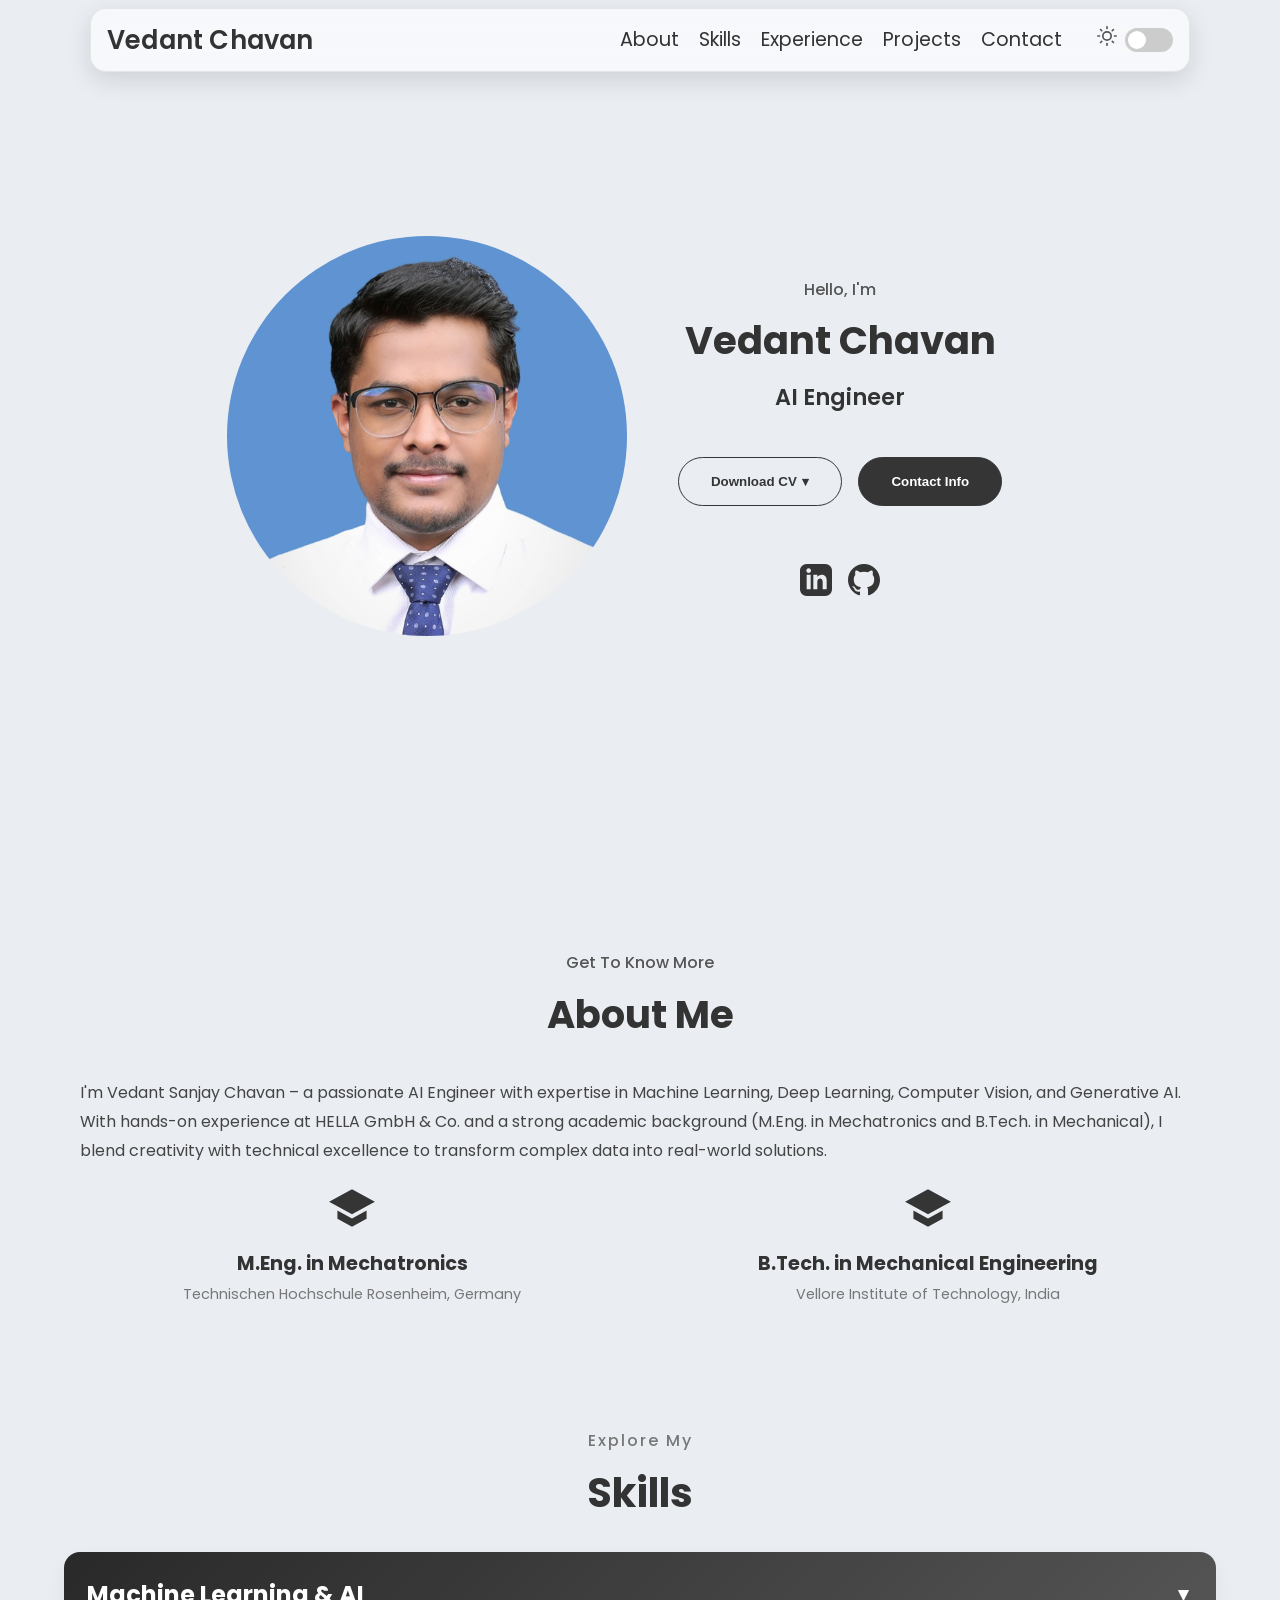
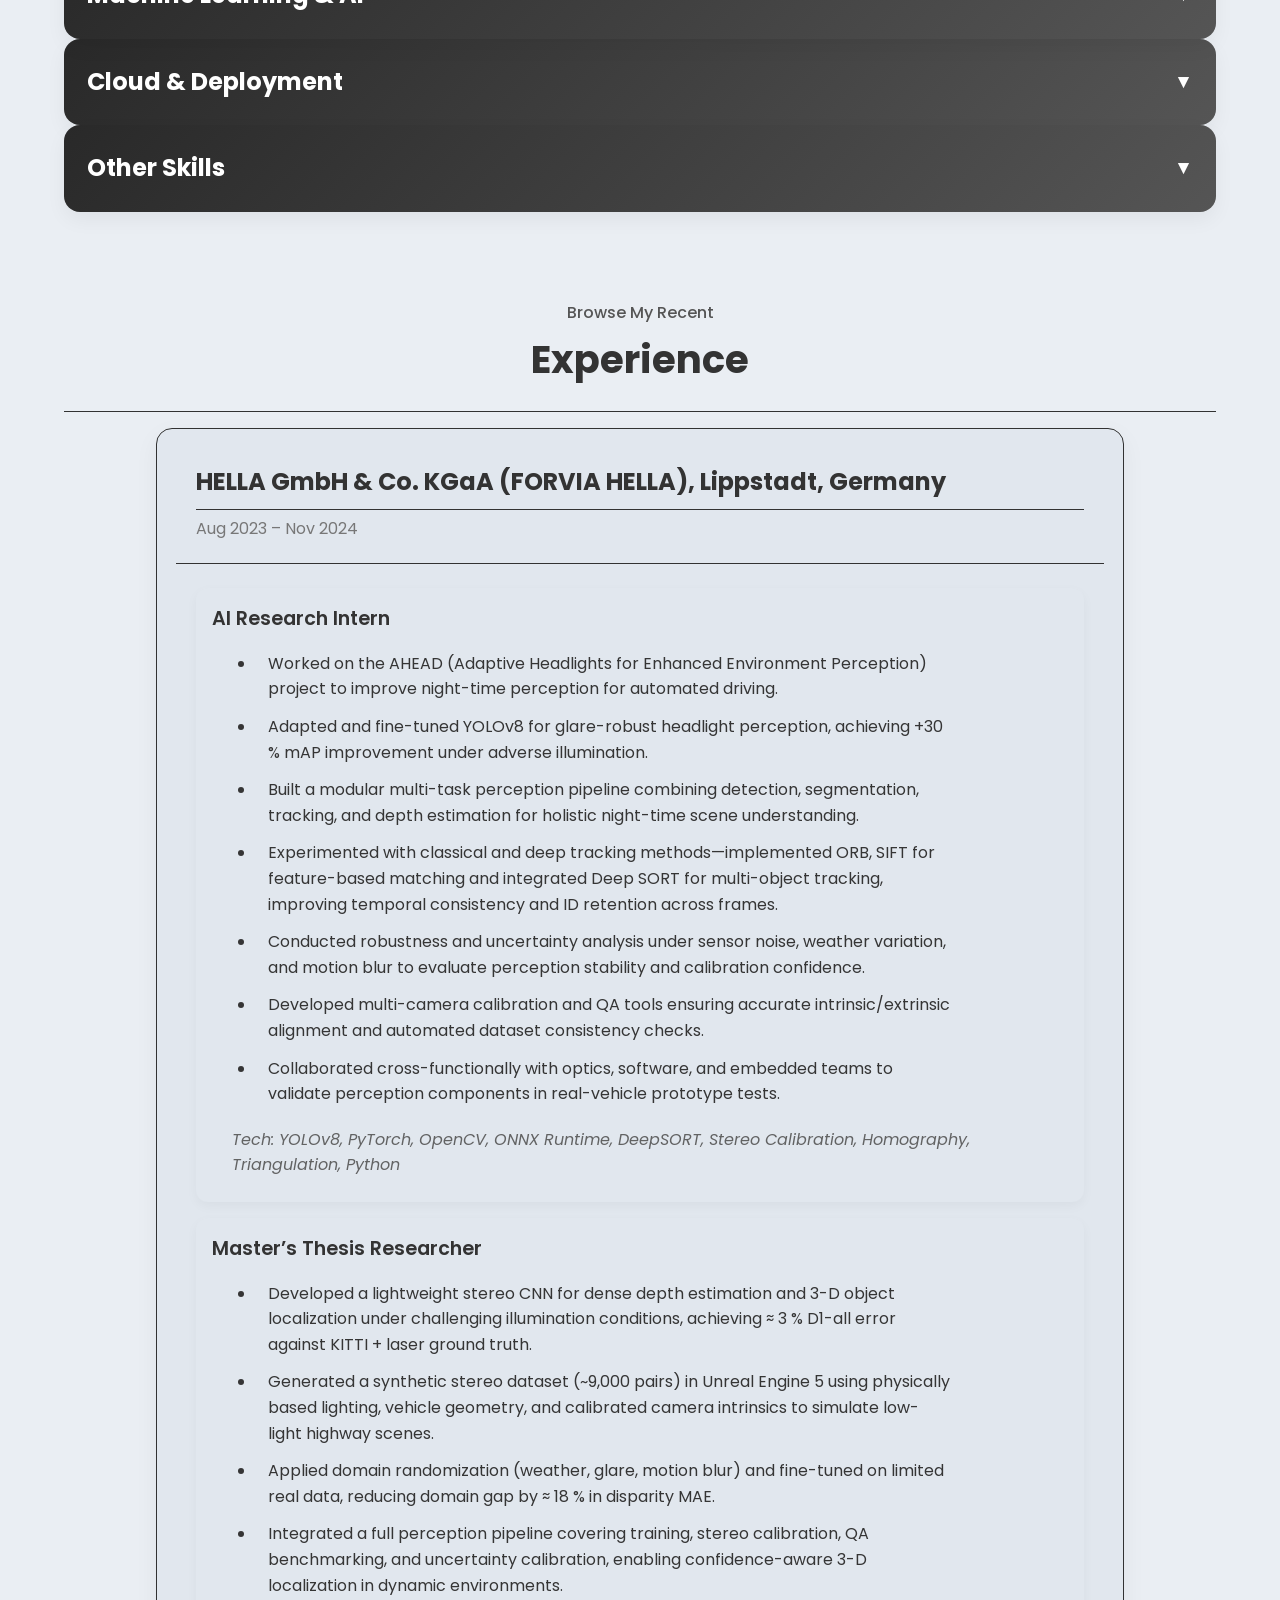
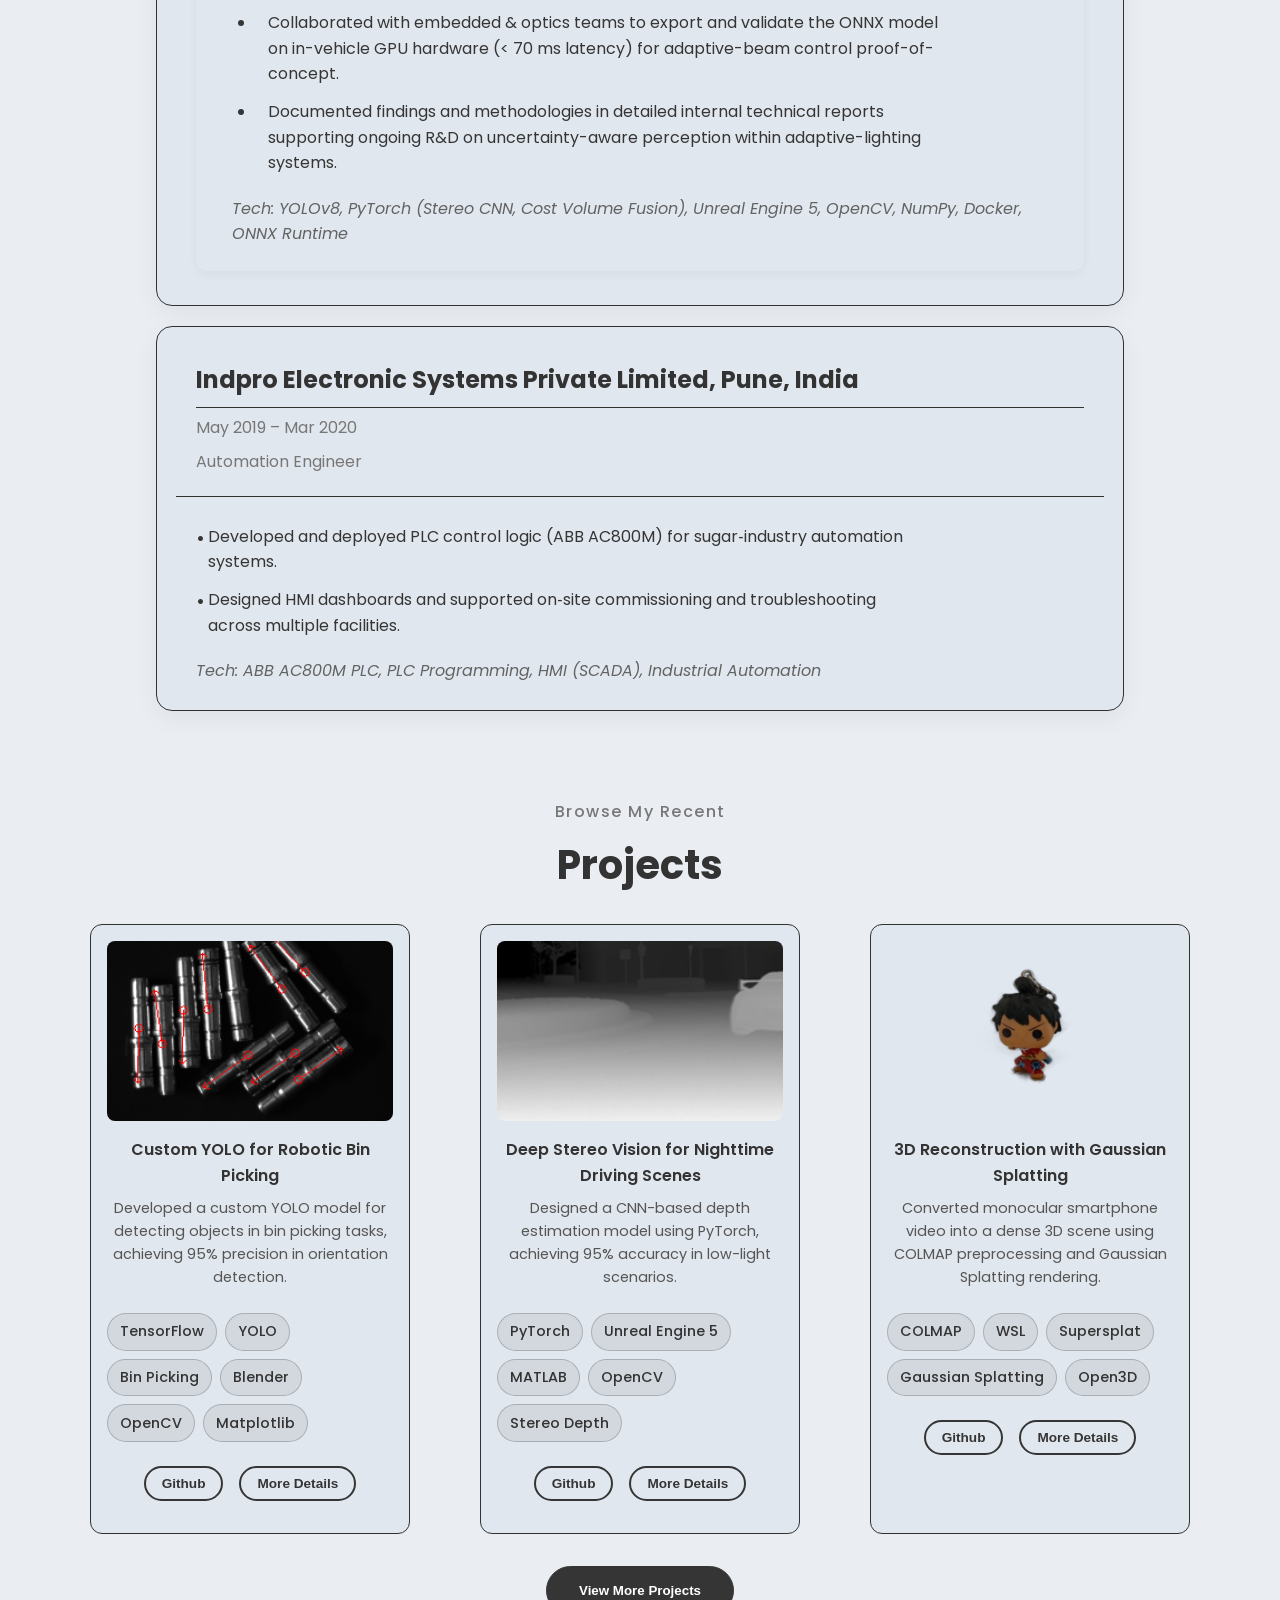
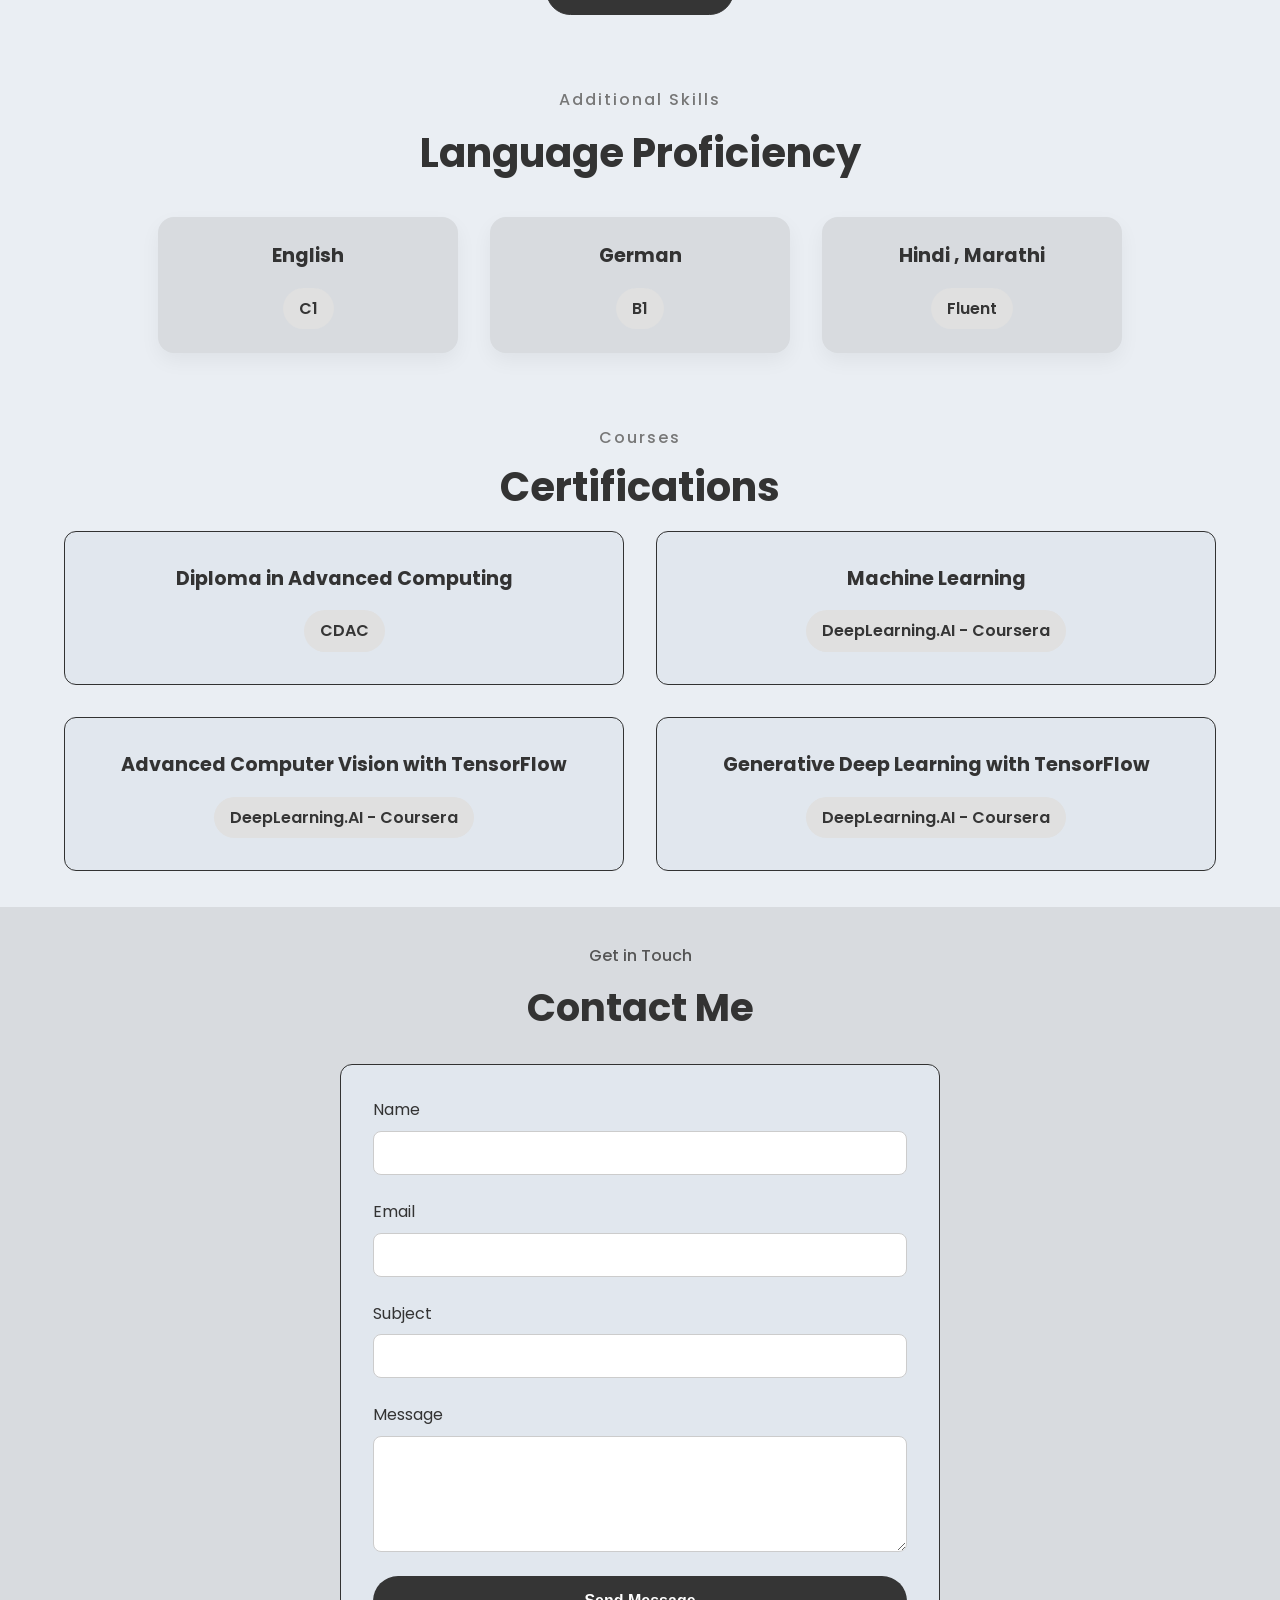
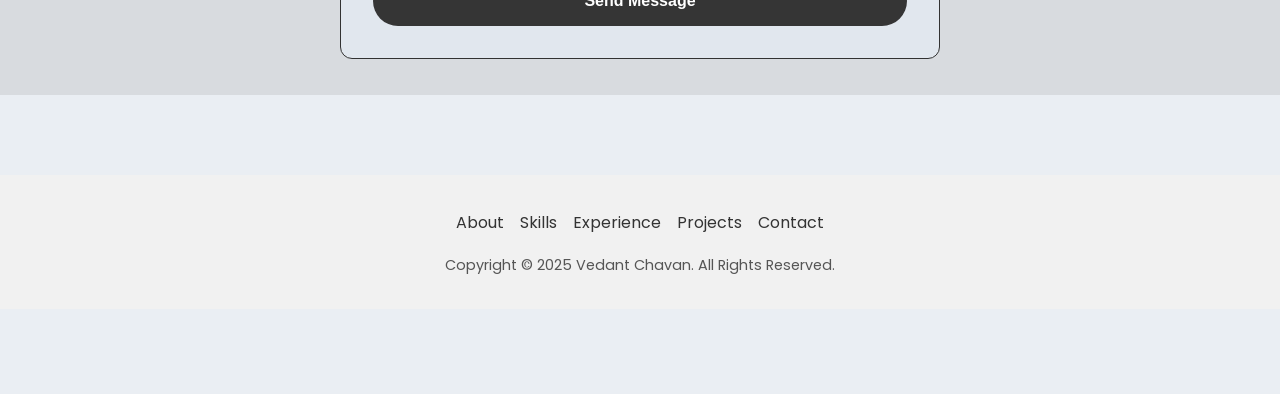
==== index.html @ 121a95ca "Update experience section with new bullet points" ====
<!DOCTYPE html>
<html data-theme="light" lang="en">

<head>
  <meta charset="utf-8" />
  <meta content="IE=edge" http-equiv="X-UA-Compatible" />
  <meta content="width=device-width, initial-scale=1.0" name="viewport" />
  <title>Vedant Chavan</title>
  <link href="style.css" rel="stylesheet" />
  <link href="./assets/logo.png" rel="icon" type="image/png" />
</head>

<body>
  <nav id="desktop-nav">
    <div class="logo">Vedant Chavan</div>
    <ul class="nav-links">
      <li><a data-i18n="nav.about" href="#about">About</a></li>
      <li><a data-i18n="nav.skills" href="#skills">Skills</a></li>
      <li><a data-i18n="nav.experience" href="#experience">Experience</a></li>
      <li><a data-i18n="nav.projects" href="#projects">Projects</a></li>
      <li><a data-i18n="nav.contact" href="#contact">Contact</a></li>

      <li class="theme-switch-container">
        <div class="theme-switch-wrapper">
          <span aria-hidden="true" class="theme-icon-container" id="theme-icon-desktop">
          </span>
          <label aria-label="Toggle theme" class="theme-switch" for="theme-toggle-desktop">
            <input id="theme-toggle-desktop" title="Toggle theme" type="checkbox" />
            <span class="slider round"></span>
          </label>
        </div>
      </li>
    </ul>
  </nav>
  <nav id="hamburger-nav">
    <div class="logo">Vedant Chavan</div>
    <div class="hamburger-menu">
      <div class="hamburger-icon"> <span></span>
        <span></span>
        <span></span>
      </div>
      <ul class="menu-links">
        <li><a data-i18n="nav.about" href="#about" onclick="toggleMenu()">About</a></li>
        <li><a data-i18n="nav.skills" href="#skills" onclick="toggleMenu()">Skills</a></li>
        <li><a data-i18n="nav.experience" href="#experience" onclick="toggleMenu()">Experience</a></li>
        <li><a data-i18n="nav.projects" href="#projects" onclick="toggleMenu()">Projects</a></li>
        <li><a data-i18n="nav.contact" href="#contact" onclick="toggleMenu()">Contact</a></li>
        <li class="lang-switch-container">
          <label class="sr-only" for="lang-select-mobile">Language</label>
          <select aria-label="Language" class="lang-select" id="lang-select-mobile">
            <option value="en">EN</option>
            <option value="de">DE</option>
          </select>
        </li>
        <li>
          <div class="theme-switch-wrapper">
            <span style="display: flex; align-items: center; gap: 0.5em; padding-left: 0;">
              <span aria-hidden="true" class="theme-icon-container" id="theme-icon-mobile">
              </span>
            </span>
            <label aria-label="Toggle theme" class="theme-switch" for="theme-toggle-mobile">
              <input id="theme-toggle-mobile" title="Toggle theme" type="checkbox" />
              <span class="slider round"></span>
            </label>
          </div>
        </li>
      </ul>
    </div>
  </nav>
  <section id="profile">
    <div class="section__pic-container">
      <img alt="Vedant Chavan" src="./assets/Picture1.png" />
    </div>
    <div class="section__text">
      <p class="section__text__p1" data-i18n="profile.hello">Hello, I'm</p>
      <h1 class="title">Vedant Chavan</h1>
      <span class="section__text__p2" id="typing-animation"></span>
      <br />
      <br />
      <div class="btn-container">
        <div class="cv-dropdown-container">
          <button class="btn btn-color-2" id="download-cv-btn" aria-haspopup="true" aria-expanded="false">
            <span data-i18n="buttons.download_cv">Download CV</span> ▾
          </button>
          <div class="cv-dropdown" id="cv-dropdown" role="menu" aria-labelledby="download-cv-btn">
            <a role="menuitem" class="cv-item" href="./assets/Vedant_Chavan_CV.pdf" download data-i18n="buttons.download_cv_en">CV (EN)</a>
            <a role="menuitem" class="cv-item" href="./assets/Vedant_Chavan_Lebenslauf.pdf" download data-i18n="buttons.download_cv_de">Lebenslauf (DE)</a>
          </div>
        </div>
        <button class="btn btn-color-1" data-i18n="buttons.contact_info" onclick="location.href='#contact'">
          Contact Info
        </button>
      </div>
      <br />
      <div id="socials-container">
        <a aria-label="LinkedIn Profile" href="https://www.linkedin.com/in/vedant-chavan-97ml/" rel="noopener noreferrer" target="_blank">
          <svg class="icon icon-linkedin" viewbox="0 0 24 24" xmlns="http://www.w3.org/2000/svg">
            <path d="M19 0h-14c-2.761 0-5 2.239-5 5v14c0 2.761 2.239 5 5 5h14c2.762 0 5-2.239 5-5v-14c0-2.761-2.238-5-5-5zm-11 19h-3v-11h3v11zm-1.5-12.268c-.966 0-1.75-.79-1.75-1.764s.784-1.764 1.75-1.764 1.75.79 1.75 1.764-.783 1.764-1.75 1.764zm13.5 12.268h-3v-5.604c0-3.368-4-3.113-4 0v5.604h-3v-11h3v1.765c1.396-2.586 7-2.777 7 2.476v6.759z" fill="currentColor"></path>
          </svg>
        </a>
        <a aria-label="GitHub Profile" href="https://github.com/vedantchavan004/" rel="noopener noreferrer" target="_blank">
          <svg class="icon icon-github" viewbox="0 0 24 24" xmlns="http://www.w3.org/2000/svg">
            <path d="M12 0c-6.626 0-12 5.373-12 12 0 5.302 3.438 9.8 8.207 11.387.599.111.793-.261.793-.577v-2.234c-3.338.726-4.033-1.416-4.033-1.416-.546-1.387-1.333-1.756-1.333-1.756-1.089-.745.083-.729.083-.729 1.205.084 1.839 1.237 1.839 1.237 1.07 1.834 2.807 1.304 3.492.997.107-.775.418-1.305.762-1.604-2.665-.305-5.467-1.334-5.467-5.931 0-1.311.469-2.381 1.236-3.221-.124-.303-.535-1.524.117-3.176 0 0 1.008-.322 3.301 1.23.957-.266 1.983-.399 3.003-.404 1.02.005 2.047.138 3.006.404 2.291-1.552 3.297-1.23 3.297-1.23.653 1.653.242 2.874.118 3.176.77.84 1.235 1.911 1.235 3.221 0 4.609-2.807 5.624-5.479 5.921.43.372.823 1.102.823 2.222v3.293c0 .319.192.694.801.576 4.765-1.589 8.199-6.086 8.199-11.386 0-6.627-5.373-12-12-12z" fill="currentColor"></path>
          </svg>
        </a>
      </div>
    </div>
    <br />
    <br />
    <br />
  </section>
  <!-- About Section (Improved) -->
  <section id="about">
    <div class="about-header">
      <p class="section__text__p1" data-i18n="about.subtitle">Get To Know More</p>
      <h1 class="title" data-i18n="about.title">About Me</h1>
    </div>
    <div class="about-content">
      <!-- <div class="about-image">
                <img src="./assets/about1.jpg" alt="About me" />
            </div> -->
      <div class="about-info">
        <p data-i18n="about.blurb">
          I'm Vedant Sanjay Chavan – a passionate AI Engineer with expertise in Machine Learning, Deep Learning, Computer Vision, and Generative AI. With hands-on experience at HELLA GmbH &amp; Co. and a strong academic background (M.Eng. in Mechatronics and B.Tech. in Mechanical), I blend creativity with technical excellence to transform complex data into real-world solutions.
        </p>
        <div class="about-stats">
          <!-- <div class="stat">
<svg aria-label="Experience Icon" class="stat-icon icon-experience" fill="currentColor" height="24" viewbox="0 0 24 24" width="24" xmlns="http://www.w3.org/2000/svg">
<path d="M20 6h-4V4c0-1.11-.89-2-2-2h-4c-1.11 0-2 .89-2 2v2H4c-1.11 0-2 .89-2 2v11c0 1.11.89 2 2 2h16c1.11 0 2-.89 2-2V8c0-1.11-.89-2-2-2zM10 4h4v2h-4V4zm10 15H4V8h16v11z"></path>
</svg>
<h3><span data-i18n="about.stat.years">2+ Years</span></h3>
<p><span data-i18n="about.stat.years_desc">Experience in developing AI solutions</span></p>
</div> -->
          <div class="stat">
            <a href="./assets/MEng.pdf" rel="noopener noreferrer" style="text-decoration: none; color: inherit;" target="_blank">
              <svg aria-label="Degree Icon" class="stat-icon icon-degree" viewbox="0 0 24 24" xmlns="http://www.w3.org/2000/svg">
                <path d="M5,13.18V17.17L12,21L19,17.17V13.18L12,17L5,13.18M12,3L1,9L12,15L23,9L12,3Z" fill="currentColor"></path>
              </svg>
              <h3>M.Eng. in Mechatronics</h3>
              <p><span data-i18n="about.stat.meng_field">Technischen Hochschule Rosenheim, Germany</span></p>
            </a>
          </div>

          <div class="stat">
            <a href="./assets/BTech.pdf" rel="noopener noreferrer" style="text-decoration: none; color: inherit;" target="_blank">
              <svg aria-label="Degree Icon" class="stat-icon icon-degree" viewbox="0 0 24 24" xmlns="http://www.w3.org/2000/svg">
                <path d="M5,13.18V17.17L12,21L19,17.17V13.18L12,17L5,13.18M12,3L1,9L12,15L23,9L12,3Z" fill="currentColor"></path>
              </svg>
              <h3>B.Tech. in Mechanical Engineering</h3>
              <p><span data-i18n="about.stat.btech_field">Vellore Institute of Technology, India</span></p>
            </a>
          </div>

        </div>
      </div>
    </div>
  </section>
  <!-- Skills Section with Accordion Cards -->
  <section id="skills">
    <div class="skills-header">
      <p class="section__text__p1" data-i18n="skills.subtitle">Explore My</p>
      <h1 class="title" data-i18n="skills.title">Skills</h1>
    </div>
    <div class="skills-accordion">
      <!-- Premium Card 1: Machine Learning & AI -->
      <div class="skill-card">
        <div class="card-header">
          <h2>Machine Learning &amp; AI</h2>
          <span class="toggle-icon">▼</span>
        </div>
        <div class="card-content">
          <div class="skill-cards">
            <div class="skill-card-item">
              <h3>Python</h3>
              <p data-i18n="skills.level.advanced">Experienced</p>
            </div>
            <div class="skill-card-item">
              <h3>PyTorch</h3>
              <p data-i18n="skills.level.advanced">Experienced</p>
            </div>
            <div class="skill-card-item">
              <h3>TensorFlow</h3>
              <p data-i18n="skills.level.advanced">Experienced</p>
            </div>
            <div class="skill-card-item">
              <h3>NLP/LLMs</h3>
              <p data-i18n="skills.level.intermediate">Intermediate</p>
            </div>
            <div class="skill-card-item">
              <h3>Computer Vision</h3>
              <p data-i18n="skills.level.advanced">Experienced</p>
            </div>
            <div class="skill-card-item"></div>
              <h3>Reinforcement Learning</h3>
              <p data-i18n="skills.level.intermediate">Intermediate</p>
            </div>
            <div class="skill-card-item">
              <h3>RAG Techniques</h3>
              <p data-i18n="skills.level.intermediate">Intermediate</p>
            </div>
            <div class="skill-card-item">
              <h3>ONNX Runtime</h3>
              <p data-i18n="skills.level.advanced">Experienced</p>
            </div>
          </div>
        </div>
      </div>
      <!-- Premium Card 2: Cloud & Deployment -->
      <div class="skill-card">
        <div class="card-header">
          <h2>Cloud &amp; Deployment</h2>
          <span class="toggle-icon">▼</span>
        </div>
        <div class="card-content">
          <div class="skill-cards">
            <div class="skill-card-item">
              <h3>AWS, Azure, GCP</h3>
              <p data-i18n="skills.level.intermediate">Intermediate</p>
            </div>
            <div class="skill-card-item">
              <h3>Docker</h3>
              <p data-i18n="skills.level.intermediate">Intermediate</p>
            </div>
            <div class="skill-card-item">
              <h3>FastAPI/Flask</h3>
              <p data-i18n="skills.level.intermediate">Intermediate</p>
            </div>
            <div class="skill-card-item">
              <h3>CI/CD</h3>
              <p data-i18n="skills.level.intermediate">Intermediate</p>
            </div>
            <div class="skill-card-item">
              <h3>Git</h3>
              <p data-i18n="skills.level.intermediate">Intermediate</p>
            </div>
            <div class="skill-card-item">
              <h3>HuggingFace Spaces</h3>
              <p data-i18n="skills.level.intermediate">Intermediate</p>
            </div>
          </div>
        </div>
      </div>
      <!-- Premium Card 3: Other Skills -->
      <div class="skill-card">
        <div class="card-header">
          <h2>Other Skills</h2>
          <span class="toggle-icon">▼</span>
        </div>
        <div class="card-content">
          <div class="skill-cards">
            <div class="skill-card-item">
              <h3>QT</h3>
              <p data-i18n="skills.level.intermediate">Intermediate</p>
            </div>
            <div class="skill-card-item">
              <h3>C/C++</h3>
              <p data-i18n="skills.level.intermediate">Intermediate</p>
            </div>
            <div class="skill-card-item">
              <h3>MATLAB</h3>
              <p data-i18n="skills.level.advanced">Experienced</p>
            </div>
            <div class="skill-card-item">
              <h3>SQL</h3>
              <p data-i18n="skills.level.intermediate">Intermediate</p>
            </div>
            <div class="skill-card-item">
              <h3>Linux Scripting</h3>
              <p data-i18n="skills.level.intermediate">Intermediate</p>
            </div>
          </div>
        </div>
      </div>
    </div>
  </section>
  <!-- Experience Section -->
  <section id="experience">
    <div class="experience-header">
      <p class="section__text__p1" data-i18n="projects.subtitle">Browse My Recent</p>
      <h1 class="title" data-i18n="experience.title">Experience</h1>
    </div>
    <div class="experience-grid">
      <div class="experience-card merged-experience">
        <div class="experience-header">
          <h2 class="experience-company">HELLA GmbH &amp; Co. KGaA (FORVIA HELLA), Lippstadt, Germany</h2>
          <p class="experience-duration">Aug 2023 – Nov 2024</p>
          
        </div>
        
        <div class="experience-split">
          <div class="experience-column">
            <h3 class="sub-role" data-i18n="experience.role.01">AI Research Intern</h3>
            <ul class="experience-details">
              <li><span data-i18n="experience.bullet.01">Worked on the AHEAD (Adaptive Headlights for Enhanced Environment Perception) project to improve night-time perception for automated driving.</span></li>
              <li><span data-i18n="experience.bullet.02">Adapted and fine-tuned YOLOv8 for glare-robust headlight perception, achieving +30 % mAP improvement under adverse illumination.</span></li>
              <li><span data-i18n="experience.bullet.03">Built a modular multi-task perception pipeline combining detection, segmentation, tracking, and depth estimation for holistic night-time scene understanding.</span></li>
              <li><span data-i18n="experience.bullet.04">Experimented with classical and deep tracking methods—implemented ORB, SIFT for feature-based matching and integrated Deep SORT for multi-object tracking, improving temporal consistency and ID retention across frames.</span></li>
              <li><span data-i18n="experience.bullet.05">Conducted robustness and uncertainty analysis under sensor noise, weather variation, and motion blur to evaluate perception stability and calibration confidence.</span></li>
              <li><span data-i18n="experience.bullet.06">Developed multi-camera calibration and QA tools ensuring accurate intrinsic/extrinsic alignment and automated dataset consistency checks.</span></li>
              <li><span data-i18n="experience.bullet.07">Collaborated cross-functionally with optics, software, and embedded teams to validate perception components in real-vehicle prototype tests.</span></li>
            </ul>
            </ul>
            <p class="tech-stack" data-i18n="experience.tech.intern">Tech: YOLOv8, PyTorch, OpenCV, ONNX Runtime, DeepSORT, Stereo Calibration, Homography, Triangulation, Python</p>
          </div>
          <div class="experience-column">
            <h3 class="sub-role" data-i18n="experience.role.02">Master’s Thesis Researcher</h3>
            <ul class="experience-details">
              <li><span data-i18n="experience.bullet.08">Developed a lightweight stereo CNN for dense depth estimation and 3-D object localization under challenging illumination conditions, achieving ≈ 3 % D1-all error against KITTI + laser ground truth.</span></li>
              <li><span data-i18n="experience.bullet.09">Generated a synthetic stereo dataset (~9,000 pairs) in Unreal Engine 5 using physically based lighting, vehicle geometry, and calibrated camera intrinsics to simulate low-light highway scenes.</span></li>
              <li><span data-i18n="experience.bullet.10">Applied domain randomization (weather, glare, motion blur) and fine-tuned on limited real data, reducing domain gap by ≈ 18 % in disparity MAE.</span></li>
              <li><span data-i18n="experience.bullet.11">Integrated a full perception pipeline covering training, stereo calibration, QA benchmarking, and uncertainty calibration, enabling confidence-aware 3-D localization in dynamic environments.</span></li>
              <li><span data-i18n="experience.bullet.12">Collaborated with embedded & optics teams to export and validate the ONNX model on in-vehicle GPU hardware (< 70 ms latency) for adaptive-beam control proof-of-concept.</span></li>
              <li><span data-i18n="experience.bullet.13">Documented findings and methodologies in detailed internal technical reports supporting ongoing R&D on uncertainty-aware perception within adaptive-lighting systems.</span></li>
            </ul>
            <p class="tech-stack" data-i18n="experience.tech.thesis">Tech: YOLOv8, PyTorch (Stereo CNN, Cost Volume Fusion), Unreal Engine 5, OpenCV, NumPy, Docker, ONNX Runtime</p>
          </div>
        </div>
      </div>
      
      <div class="experience-card">
        <div class="experience-header">
          <h2 class="experience-company">Indpro Electronic Systems Private Limited, Pune, India</h2>
          <p class="experience-duration">May 2019 – Mar 2020</p>
          <p class="experience-role" data-i18n="experience.indpro.role">Automation Engineer</p>
        </div>
        <ul class="experience-details">
          <li data-i18n="experience.indpro.b1">Developed and deployed PLC control logic (ABB AC800M) for sugar‑industry automation systems.</li>
          <li data-i18n="experience.indpro.b2">Designed HMI dashboards and supported on‑site commissioning and troubleshooting across multiple facilities.</li>
        </ul>
        <p class="tech-stack" data-i18n="experience.tech.indpro">Tech: ABB AC800M PLC, PLC Programming, HMI (SCADA), Industrial Automation</p>
      </div>
    </div>
  </section>
  <!-- Projects Section -->
  <section id="projects">
    <p class="section__text__p1" data-i18n="projects.subtitle">Browse My Recent</p>
    <h1 class="title" data-i18n="projects.title">Projects</h1>
    <!-- Featured Projects (Visible by default) -->
    <div class="projects-grid" id="featured-projects">
      <!-- Project 1 -->
      <div class="project-card">
        <div class="project-img-container">
          <img alt="Project 3" class="project-img" src="./assets/binpicking.png" />
        </div>
        <h2 class="project-title" data-i18n="projects.p1.title">Custom YOLO for Robotic Bin Picking</h2>
        <p class="project-info" data-i18n="projects.p1.info">Developed a custom YOLO model for detecting objects in bin picking tasks, achieving 95% precision in orientation detection.</p>
        <div class="project-skills"><span class="skill-chip">TensorFlow</span><span class="skill-chip">YOLO</span><span class="skill-chip">Bin Picking</span><span class="skill-chip">Blender</span>
          <span class="skill-chip">OpenCV</span><span class="skill-chip">Matplotlib</span>
        </div>
        <!-- More Details -->
        <div class="project-details hidden" id="project3-details">
          <ul>
            <li data-i18n="projects.p1.d1">Developed TensorFlow-based YOLO model for precise object detection &amp; orientation estimation.</li>
            <li data-i18n="projects.p1.d2">Trained the model using synthetic (Blender) &amp; real-world datasets, achieving 98% precision.</li>
            <li data-i18n="projects.p1.d3">Optimized the model to enhance AI performance under industrial conditions, ensuring reliable automation.</li>
          </ul>
        </div>
        <div class="btn-container">
          <button class="btn project-btn" data-i18n="buttons.github" onclick="window.open('https://github.com/vedantchavan004/YOLO-For-Object-Detection-and-Localization-in-Bin-Picking-Application', '_blank', 'noopener,noreferrer')">
            Github
          </button>
          <button aria-controls="project3-details" class="btn project-btn more-details-btn" data-i18n="buttons.more_details">More Details</button>
        </div>
      </div><!-- Project 2 -->
      <div class="project-card">
        <div class="project-img-container">
          <img alt="Project 2" class="project-img" src="./assets/depth.png" />
        </div>
        <h2 class="project-title" data-i18n="projects.p2.title">Deep Stereo Vision for Nighttime Driving Scenes</h2>
        <p class="project-info" data-i18n="projects.p2.info">Designed a CNN-based depth estimation model using PyTorch, achieving 95% accuracy in low-light scenarios.</p>
        <div class="project-skills"><span class="skill-chip">PyTorch</span><span class="skill-chip">Unreal Engine 5</span>
          <span class="skill-chip">MATLAB</span><span class="skill-chip">OpenCV</span><span class="skill-chip">Stereo Depth</span>
        </div>
        <!-- More Details -->
        <div class="project-details hidden" id="project2-details">
          <ul>
            <li data-i18n="projects.p2.d1">Designed a CNN-based depth estimation model using PyTorch, for low-light scenarios.</li>
            <li data-i18n="projects.p2.d2">Generated synthetic training datasets using Unreal Engine 5, improving model generalization.</li>
            <li data-i18n="projects.p2.d3">Achieved 95% accuracy in depth estimation, outperforming conventional automotive AI methods</li>
          </ul>
        </div>
        <div class="btn-container">
          <button class="btn project-btn" data-i18n="buttons.github" onclick="window.open('https://github.com/vedantchavan004/Deep-Stereo-Vision-for-nighttime-Driving-Scenes', '_blank')">Github</button>
          <button aria-controls="project2-details" class="btn project-btn more-details-btn" data-i18n="buttons.more_details">More Details</button>
        </div>
      </div><!-- Project 3.8 -->
      <div class="project-card">
        <div class="project-img-container">
          <img alt="Gaussian Splatting" class="project-img" src="./assets/luffy.png" />
        </div>
        <h2 class="project-title" data-i18n="projects.p3.title">3D Reconstruction with Gaussian Splatting</h2>
        <p class="project-info" data-i18n="projects.p3.info">Converted monocular smartphone video into a dense 3D scene using COLMAP preprocessing and Gaussian Splatting rendering.</p>
        <div class="project-skills"><span class="skill-chip">COLMAP</span><span class="skill-chip">WSL</span><span class="skill-chip">Supersplat</span><span class="skill-chip">Gaussian Splatting</span><span class="skill-chip">Open3D</span>
        </div>
        <!-- More Details -->
        <div class="project-details hidden" id="project3.8-details">
          <ul>
            <li data-i18n="projects.p3.d1">Extracted camera poses and sparse point clouds using <strong>COLMAP</strong> from monocular input video.</li>
            <li data-i18n="projects.p3.d2">Used <strong>Gaussian Splatting</strong> to render photorealistic 3D views with transparency and shading effects.</li>
            <li data-i18n="projects.p3.d3">Visualized and explored outputs in <strong>Open3D</strong>, and investigated mesh conversion workflows.</li>
            <li data-i18n="projects.p3.d4">Handled lighting, occlusion, and splat shaders for high-fidelity rendering of complex indoor scenes.</li>
          </ul>
        </div>
        <div class="btn-container">
          <button class="btn project-btn" data-i18n="buttons.github" onclick="window.open('https://vedantchavan004.github.io/3D-Reconstruction-using-Gaussian-Splatting/', '_blank', 'noopener,noreferrer')">
            Github
          </button>
          <button aria-controls="project3.8-details" class="btn project-btn more-details-btn" data-i18n="buttons.more_details">More Details</button>
        </div>
      </div>
    </div>
    <!-- Additional Projects (Hidden by default) -->
    <div class="projects-grid hidden" id="additional-projects">
      <!-- Project 2.5 -->
      <div class="project-card">
        <div class="project-img-container">
          <img alt="Project 2.5" class="project-img" src="./assets/bikes.png" />
        </div>
        <h2 class="project-title" data-i18n="projects.p4.title">Object Instance segmentation with FastAPI and AWS</h2>
        <p class="project-info" data-i18n="projects.p4.info">YOLOv11 instance segmentation deployed via FastAPI, containerized with Docker on AWS EC2/ECR, and automated using GitHub Actions CI/CD.</p>
        <div class="project-skills"><span class="skill-chip">YOLO</span><span class="skill-chip">AWS</span><span class="skill-chip">Docker</span><span class="skill-chip">CI/CD</span><span class="skill-chip">FastAPI</span><span class="skill-chip">Segmentation</span></div>
        <!-- More Details -->
        <div class="project-details hidden" id="project25-details">
          <ul>
            <li data-i18n="projects.p4.d1">Real-Time Object Detection &amp; Segmentation: Uses YOLOv11 for accurate instance segmentation.</li>
            <li data-i18n="projects.p4.d2">FastAPI Backend: Serves the model predictions via REST API.</li>
            <li data-i18n="projects.p4.d3">User-Friendly Web Interface: Allows users to upload images and view detected objects.</li>
            <li data-i18n="projects.p4.d4">Dockerized &amp; Cloud-Hosted: Containerized using Docker, pushed to AWS ECR, and deployed on AWS EC2.</li>
            <li data-i18n="projects.p4.d5">Automated CI/CD Pipeline: Uses GitHub Actions for continuous deployment.</li>
            (live demo may not work because of EC2 instance being overused)
          </ul>
          <div class="btn-container">
            <button class="btn project-btn" data-i18n="buttons.live_demo" onclick="window.open('http://3.124.205.250:8000/', '_blank', 'noopener,noreferrer')">
              Live Demo
            </button>
          </div>
        </div>
        <div class="btn-container">
          <button class="btn project-btn" data-i18n="buttons.github" onclick="window.open('https://github.com/vedantchavan004/Image-Segmentation-AWS-MLOps', '_blank', 'noopener,noreferrer')">
            Github
          </button>
          <button aria-controls="project25-details" class="btn project-btn more-details-btn" data-i18n="buttons.more_details">More Details</button>
        </div>
      </div>
      <!-- Project 3.5 -->
      <div class="project-card">
        <div class="project-img-container">
          <img alt="Project 3.5" class="project-img" src="./assets/result_007.png" />
        </div>
        <h2 class="project-title" data-i18n="projects.p5.title">PaDiM-based Anomaly Detection</h2>
        <p class="project-info" data-i18n="projects.p5.info">Built a lightweight visual anomaly detection system using PaDiM and ONNX for industrial defect detection.</p>
        <div class="project-skills"><span class="skill-chip">ONNX Runtime</span><span class="skill-chip">Anomaly Detection</span><span class="skill-chip">ONNX</span>
          <span class="skill-chip">Matplotlib</span><span class="skill-chip">MobileNetV3</span>
        </div>
        <!-- More Details -->
        <div class="project-details hidden" id="project35-details">
          <ul>
            <li data-i18n="projects.p5.d1">Extracted multi-level features from MobileNetV3 and computed Mahalanobis-based anomaly scores at pixel level.</li>
            <li data-i18n="projects.p5.d2">Exported the feature extractor to ONNX and performed inference using ONNX Runtime for cross-platform compatibility.</li>
            <li data-i18n="projects.p5.d3">Visualized anomalies with heatmaps and binary masks using images from the MVTec AD dataset.</li>
          </ul>
        </div>
        <div class="btn-container">
          <button class="btn project-btn" data-i18n="buttons.github" onclick="window.open('https://github.com/vedantchavan004/Testing-Anomaly-Detection-with-PaDiM-ONNX', '_blank', 'noopener,noreferrer')">
            Github
          </button>
          <button aria-controls="project35-details" class="btn project-btn more-details-btn" data-i18n="buttons.more_details">More Details</button>
        </div>
      </div><!-- Project 3.7 -->
      <div class="project-card">
        <div class="project-img-container">
          <img alt="U-Net Segmentation" class="project-img" src="./assets/unet_result.png" />
        </div>
        <h2 class="project-title" data-i18n="projects.p6.title">U-Net for Biological Image Segmentation</h2>
        <p class="project-info" data-i18n="projects.p6.info">Trained a U-Net model on fluorescence microscopy images to segment nuclei structures with high accuracy.</p>
        <div class="project-skills"><span class="skill-chip">Colab</span><span class="skill-chip">PyTorch</span><span class="skill-chip">Segmentation</span>
          <span class="skill-chip">Matplotlib</span>
        </div>
        <!-- More Details -->
        <div class="project-details hidden" id="project3.7-details">
          <ul>
            <li data-i18n="projects.p6.d1">Parsed and preprocessed instance masks into binary labels using CLAHE and Gaussian blur.</li>
            <li data-i18n="projects.p6.d2">Built a lightweight U-Net in PyTorch; trained for 100 epochs on nuclei segmentation dataset.</li>
            <li data-i18n="projects.p6.d3">Achieved Dice score of <strong>0.89</strong> and IoU of <strong>0.82</strong> on the validation set.</li>
            <li data-i18n="projects.p6.d4">Visualized predicted masks and prepared inference-ready model using Colab.</li>
          </ul>
        </div>
        <div class="btn-container">
          <button class="btn project-btn" data-i18n="buttons.github" onclick="window.open('https://github.com/vedantchavan004/Biological-Image-Segmentation', '_blank', 'noopener,noreferrer')">
            Github
          </button>
          <button aria-controls="project3.7-details" class="btn project-btn more-details-btn" data-i18n="buttons.more_details">More Details</button>
        </div>
      </div><!-- Project 3.7 -->
      <div class="project-card">
        <div class="project-img-container">
          <img alt="Project 1" class="project-img" src="./assets/chat.png" />
        </div>
        <h2 class="project-title" data-i18n="projects.p7.title">Conversational AI Chatbot with RAG &amp; LLM Fine-Tuning</h2>
        <p class="project-info" data-i18n="projects.p7.info">Developed a GPT-based conversational AI assistant, integrated FAISS vector search, and deployed using Docker &amp; Hugging Face Spaces.</p>
        <div class="project-skills"><span class="skill-chip">Hugging Face / Transformers</span><span class="skill-chip">FAISS</span><span class="skill-chip">RAG</span></div>
        <div class="btn-container">
          <button class="btn project-btn" data-i18n="buttons.github" onclick="window.open('https://huggingface.co/spaces/vedantchavan097/AI-chatbot/tree/main', '_blank', 'noopener,noreferrer')">
            Github
          </button>
          <button class="btn project-btn" data-i18n="buttons.live_demo" onclick="window.open('https://huggingface.co/spaces/vedantchavan097/AI-chatbot', '_blank', 'noopener,noreferrer')">
            Live Demo
          </button>
        </div>
      </div><!-- Project 3.6 -->
      <div class="project-card">
        <div class="project-img-container">
          <img alt="Project 0" class="project-img" src="./assets/gauge_output.png" />
        </div>
        <h2 class="project-title" data-i18n="projects.p8.title">GaugeVision</h2>
        <p class="project-info" data-i18n="projects.p8.info">The goal is to simplify gauge monitoring and tagging by using YOLOv11 pose model and QR detector.</p>
        <div class="project-skills"><span class="skill-chip">YOLOv11</span><span class="skill-chip">OpenCV</span><span class="skill-chip">RoboFlow</span></div>
        <!-- More Details -->
        <div class="project-details hidden" id="project0-details">
          <ul>
            <li data-i18n="projects.p8.d1">Trained a custom YOLOv11 pose model to detect keypoints on analog pressure gauges.</li>
            <li data-i18n="projects.p8.d2">Integrated OpenCV's QR code detector to read identification tags placed on or near gauges.</li>
            <li data-i18n="projects.p8.d3">Combined both outputs visually to show needle direction and QR data in one intuitive display.</li>
          </ul>
        </div>
        <div class="btn-container">
          <button class="btn project-btn" data-i18n="buttons.github" onclick="window.open('https://github.com/vedantchavan004/GaugeVision', '_blank')">Github</button>
          <button aria-controls="project0-details" class="btn project-btn more-details-btn" data-i18n="buttons.more_details">More Details</button>
        </div>
      </div><!-- Project: Edge Detector GUI -->
      <div class="project-card">
        <div class="project-img-container">
          <img alt="Edge Detector GUI" class="project-img" src="./assets/qt_result.png" />
        </div>
        <h2 class="project-title" data-i18n="projects.p9.title">Edge Detector GUI (Qt + OpenCV + C++)</h2>
        <p class="project-info" data-i18n="projects.p9.info">Built an interactive desktop app using Qt and OpenCV for visualizing Sobel and Canny edge detection with real-time threshold sliders.</p>
        <div class="project-skills"><span class="skill-chip">OpenCV</span><span class="skill-chip">QT</span><span class="skill-chip">C++</span></div>
        <!-- More Details -->
        <div class="project-details hidden" id="project-edge-details">
          <ul>
            <li data-i18n="projects.p9.d1">Integrated OpenCV with Qt to enable real-time image processing using Sobel and Canny filters.</li>
            <li data-i18n="projects.p9.d2">Added dynamic UI with sliders and dropdowns for live threshold tuning and filter selection.</li>
            <li data-i18n="projects.p9.d3">Designed clean modular C++ logic with CMake for cross-platform build compatibility.</li>
          </ul>
        </div>
        <div class="btn-container">
          <button class="btn project-btn" data-i18n="buttons.github" onclick="window.open('https://github.com/vedantchavan004/QT_GUI_edge_detector', '_blank', 'noopener,noreferrer')">
            Github
          </button>
          <button aria-controls="project-edge-details" class="btn project-btn more-details-btn" data-i18n="buttons.more_details">More Details</button>
        </div>
      </div><!-- Project 4 -->
      <div class="project-card">
        <div class="project-img-container">
          <img alt="BLIP-1 Optimization Demo" class="project-img" src="./assets/vqa.png" />
        </div>
        <h2 class="project-title" data-i18n="projects.p10.title">BLIP-1 Optimization for Efficient Image Captioning</h2>
        <p class="project-info" data-i18n="projects.p10.info">Optimized BLIP-1 image-captioning on CPU via dynamic quantization and pruning, achieving 1.42× speedup with no accuracy loss.</p>
        <div class="project-skills"></div>
        <div class="project-skills"><span class="skill-chip">Quantization</span><span class="skill-chip"> L1 pruning</span></div>
        <div class="project-details hidden" id="project4-details">
          <ul>
            <li data-i18n="projects.p10.d1">Baseline BLIP-1 CPU inference in 0.69 s for correct captions.</li>
            <li data-i18n="projects.p10.d2">Applied dynamic quantization to all Linear layers, reducing latency to 0.48 s.</li>
            <li data-i18n="projects.p10.d3">Combined 30% L1 pruning + quantization for a 1.40× speedup.</li>
            <li data-i18n="projects.p10.d4">Preserved caption quality (“a man and his dog”) across all variants.</li>
          </ul>
        </div>
        <div class="btn-container">
          <button class="btn project-btn" onclick="window.open('https://github.com/vedantchavan004/Multimodal-VQA', '_blank', 'noopener,noreferrer')">
            GitHub
          </button>
          <button aria-controls="project4-details" class="btn project-btn more-details-btn" data-i18n="buttons.more_details">
            More Details
          </button>
        </div>
      </div><!-- Project 5 -->
      <div class="project-card">
        <div class="project-img-container">
          <img alt="Project 5" class="project-img" src="./assets/project_3.png" />
        </div>
        <h2 class="project-title" data-i18n="projects.p11.title">Stereo Point Cloud Reconstruction</h2>
        <p class="project-info" data-i18n="projects.p11.info">Built a stereo vision pipeline for 3D point cloud reconstruction, achieving dense 3D models using SGBM and filtering.</p>
        <div class="project-skills"><span class="skill-chip">OpenCV</span><span class="skill-chip">3D Vision</span><span class="skill-chip">Stereo Matching</span><span class="skill-chip">Calibration</span></div>
        <!-- More Details -->
        <div class="project-details hidden" id="project5-details">
          <ul>
            <li data-i18n="projects.p11.d1">Developed a robust stereo vision pipeline using OpenCV to compute disparity maps and reconstruct 3D point clouds from stereo images, improving depth estimation accuracy.</li>
            <li data-i18n="projects.p11.d2">Optimized disparity computation by fine-tuning SGBM parameters and applying filtering techniques, reducing noise and enhancing 3D reconstruction quality.</li>
            <li data-i18n="projects.p11.d3">Generated and exported point clouds in PLY format, enabling seamless visualization and analysis in 3D modeling applications.</li>
          </ul>
        </div>
        <div class="btn-container">
          <button class="btn project-btn" data-i18n="buttons.github" onclick="window.open('https://github.com/vedantchavan004/Stereo-Point-Cloud', '_blank', 'noopener,noreferrer')">
            Github
          </button>
          <button aria-controls="project5-details" class="btn project-btn more-details-btn" data-i18n="buttons.more_details">More Details</button>
          <!-- No Live Demo -->
        </div>
      </div><!-- Project 6 -->
      <div class="project-card">
        <div class="project-img-container">
          <img alt="Project 6" class="project-img" src="./assets/unet.png" />
        </div>
        <h2 class="project-title" data-i18n="projects.p12.title">Defect Detection in Prints Using U-Net</h2>
        <p class="project-info" data-i18n="projects.p12.info">Implemented a U-Net model for defect detection, achieving 95% precision and reducing manual inspection time by 50%.</p>
        <div class="project-skills"><span class="skill-chip">Defect injection</span><span class="skill-chip">scikit-image</span><span class="skill-chip">Augmentation</span></div>
        <!-- More Details -->
        <div class="project-details hidden" id="project6-details">
          <ul>
            <li data-i18n="projects.p12.d1">Implemented a U-Net-based model for defect detection, achieving 95% precision in quality assurance.</li>
            <li data-i18n="projects.p12.d2">Built an AI pipeline processing 1000+ images per day, enhancing data throughput by 25%.</li>
            <li data-i18n="projects.p12.d3">Automated defect detection reporting, delivering real-time insights to quality control teams.</li>
          </ul>
        </div>
        <div class="btn-container">
          <button class="btn project-btn" data-i18n="buttons.github" onclick="window.open('https://github.com/vedantchavan004/Unet', '_blank', 'noopener,noreferrer')">
            Github
          </button>
          <button aria-controls="project6-details" class="btn project-btn more-details-btn" data-i18n="buttons.more_details">More Details</button>
        </div>
      </div><!-- Project 7 -->
      <div class="project-card">
        <div class="project-img-container">
          <img alt="Project 7" class="project-img" src="./assets/predictive.png" />
        </div>
        <h2 class="project-title" data-i18n="projects.p13.title">Predictive Maintenance Using XGBoost</h2>
        <p class="project-info" data-i18n="projects.p13.info">Built a predictive maintenance model using XGBoost, achieving high accuracy in failure prediction for industrial systems.</p>
        <div class="project-skills"><span class="skill-chip">XGBoost</span></div>
        <div class="project-skills"><span class="skill-chip">XGBoost</span><span class="skill-chip">Python</span><span class="skill-chip">Data filtering</span></div>
        <!-- More Details -->
        <div class="project-details hidden" id="project7-details">
          <ul>
            <li data-i18n="projects.p13.d1">Developed an end-to-end predictive maintenance model leveraging XGBoost for industrial failure prediction.</li>
            <li data-i18n="projects.p13.d2">Achieved 98% accuracy by tuning model hyperparameters and implementing advanced analytics.</li>
            <li data-i18n="projects.p13.d3">Automated reporting and insights generation, enhancing operational efficiency.</li>
          </ul>
        </div>
        <div class="btn-container">
          <button class="btn project-btn" data-i18n="buttons.github" onclick="window.open('https://github.com/vedantchavan004/Predictive-Maintenance-Using-XGBoost', '_blank', 'noopener,noreferrer')">
            Github
          </button>
          <button aria-controls="project7-details" class="btn project-btn more-details-btn" data-i18n="buttons.more_details">More Details</button>
        </div>
      </div><!-- Project 8-->
      <div class="project-card">
        <div class="project-img-container">
          <img alt="Project 8" class="project-img" src="./assets/RL.png" />
        </div>
        <h2 class="project-title" data-i18n="projects.p14.title">Reinforcement Learning for RRR Robot</h2>
        <p class="project-info" data-i18n="projects.p14.info">Implemented a RL model for end effector path planning, optimizing robot arm trajectories in a 3D environment.</p>
        <div class="project-skills"><span class="skill-chip">Reinforcement Learning</span></div>
        <div class="project-skills"><span class="skill-chip">MATLAB</span><span class="skill-chip">Python</span><span class="skill-chip">Kinematics</span></div>

        <!-- More Details -->
        <div class="project-details hidden" id="project8-details">
          <ul>
            <li data-i18n="projects.p14.d1">Developed and implemented RL-based trajectory optimization in MATLAB, improving end-effector accuracy by 30% in reaching target positions.</li>
            <li data-i18n="projects.p14.d2">Trained the robot over 1,000 episodes using reward-based learning, reducing path deviation by 25% and ensuring efficient motion planning.</li>
            <li data-i18n="projects.p14.d3">Simulated and validated RL policies in MATLAB, achieving an 85% success rate in autonomously selecting optimal paths for task execution.</li>
          </ul>
        </div>
        <div class="btn-container">
          <button class="btn project-btn" data-i18n="buttons.github" onclick="window.open('https://github.com/vedantchavan004/Reinforcement-Learning-For-3DOF-Robot', '_blank', 'noopener,noreferrer')">
            Github
          </button>
          <button aria-controls="project8-details" class="btn project-btn more-details-btn" data-i18n="buttons.more_details">More Details</button>
          <!-- No Live Demo -->
        </div>
      </div><!-- Project 9 -->
      <div class="project-card">
        <div class="project-img-container">
          <img alt="Project 9" class="project-img" src="./assets/ecg.png" />
        </div>
        <h2 class="project-title" data-i18n="projects.p15.title">ECG Signal Classification with AI</h2>
        <p class="project-info" data-i18n="projects.p15.info">Developed a deep learning model for classifying ECG signals, achieving 99% accuracy in detecting cardiac anomalies.</p>
        <div class="project-skills"><span class="skill-chip">ECG / Biosignals</span><span class="skill-chip">MATLAB</span><span class="skill-chip">Signal Processing</span></div>
        <!-- More Details -->
        <div class="project-details hidden" id="project9-details">
          <ul>
            <li data-i18n="projects.p15.d1">Developed a deep learning model in Python for ECG signal classification, achieving 99% accuracy in detecting abnormal heart rhythms.</li>
            <li data-i18n="projects.p15.d2">Preprocessed and segmented raw ECG data, improving model training efficiency by 40% through feature extraction and noise reduction.</li>
            <li data-i18n="projects.p15.d3">Optimized model inference speed, reducing prediction time by 30%, enabling real-time arrhythmia detection for potential clinical applications.</li>
          </ul>
        </div>
        <div class="btn-container">
          <button class="btn project-btn" data-i18n="buttons.github" onclick="window.open('https://github.com/vedantchavan004/ECG-Classification', '_blank', 'noopener,noreferrer')">
            Github
          </button>
          <button aria-controls="project9-details" class="btn project-btn more-details-btn" data-i18n="buttons.more_details">More Details</button>
        </div>
      </div>
    </div>
    <!-- View More Button -->
    <div class="view-more-container">
      <button class="btn view-more-btn" data-i18n="buttons.view_more" onclick="toggleMoreProjects()">
        View More Projects
      </button>
    </div>
    <!-- Arrow to Next Section -->
  </section>
  <!-- Languages Section -->
  <section id="languages">
    <div class="languages-header">
      <p class="section__text__p1" data-i18n="languages.subtitle">Additional Skills</p>
      <h1 class="title" data-i18n="languages.title">Language Proficiency</h1>
    </div>
    <div class="languages-grid">
      <!-- English Card -->
      <div class="language-card">
        <h2>English</h2>
        <p class="proficiency">C1</p>
      </div>
      <!-- German Card -->
      <div class="language-card">
        <h2>German</h2>
        <p class="proficiency">B1</p>
      </div>
      <!-- Hindi/Marathi Card -->
      <div class="language-card">
        <h2>Hindi , Marathi</h2>
        <p class="proficiency">Fluent</p>
      </div>
    </div>
  </section>
  <!-- Certifications Section -->
  <section id="certifications">
    <div class="certifications-header">
      <p class="section__text__p1" data-i18n="projects.subtitle">Courses</p>
      <h1 class="title">Certifications</h1>
    </div>
    <div class="certifications-grid">
      <!-- CDAC Certification -->
      <a class="certification-link" href="assets/cdac.pdf" target="_blank">
      </a>
      <!--  Certification -->
      <a class="certification-link" href="assets/GDLT.pdf" target="_blank">
      </a>
      <!--  Certification -->
      <a class="certification-link" href="assets/ACVT.pdf" target="_blank">
      </a>
      <!-- Machine Learning Specialization Certification -->
      <a class="certification-link" href="assets/ML.pdf" target="_blank">
      </a>
      <div class="certification-card">
        <h2>Diploma in Advanced Computing</h2>
        <p class="institute">CDAC</p>
      </div>
      <div class="certification-card">
        <h2>Machine Learning</h2>
        <p class="institute">DeepLearning.AI - Coursera</p>
      </div>
      <div class="certification-card">
        <h2>Advanced Computer Vision with TensorFlow</h2>
        <p class="institute">DeepLearning.AI - Coursera</p>
      </div>
      <div class="certification-card">
        <h2>Generative Deep Learning with TensorFlow</h2>
        <p class="institute">DeepLearning.AI - Coursera</p>
      </div>
    </div>
  </section>
  <!-- Contact Section -->
  <section id="contact">
    <p class="section__text__p1" data-i18n="contact.subtitle">Get in Touch</p>
    <h1 class="title" data-i18n="contact.title">Contact Me</h1>
    <div class="contact-form-container">
      <form id="contact-form">
        <div class="form-group">
          <label for="name">Name</label>
          <input data-i18n-attr="placeholder:contact.name_ph" id="name" name="user_name" required="" type="text" />
        </div>
        <div class="form-group">
          <label for="email">Email</label>
          <input data-i18n-attr="placeholder:contact.email_ph" id="email" name="user_email" required="" type="email" />
        </div>
        <div class="form-group">
          <label for="subject">Subject</label>
          <input data-i18n-attr="placeholder:contact.subject_ph" id="subject" name="subject" required="" type="text" />
        </div>
        <div class="form-group">
          <label for="message">Message</label>
          <textarea data-i18n-attr="placeholder:contact.message_ph" id="message" name="message" required="" rows="5"></textarea>
        </div>
        <button class="btn submit-btn" data-i18n="contact.send" type="submit">Send Message</button>
      </form>
      <div class="feedback" id="contact-feedback">Message has been sent!</div>
    </div>
  </section>
  <!-- EmailJS SDK -->
  <script src="https://cdn.emailjs.com/dist/email.min.js" type="text/javascript"></script>
  <script type="text/javascript">
    (function() {
      emailjs.init("nMTEsAWrT1ZizUdyq");
    })();
  </script>
  <!-- Footer -->
  <footer>
    <nav>
      <ul class="nav-links">
        <li><a data-i18n="nav.about" href="#about">About</a></li>
        <li><a data-i18n="nav.skills" href="#skills">Skills</a></li>
        <li><a data-i18n="nav.experience" href="#experience">Experience</a></li>
        <li><a data-i18n="nav.projects" href="#projects">Projects</a></li>
        <li><a data-i18n="nav.contact" href="#contact">Contact</a></li>
      </ul>
    </nav>
    <p>Copyright © 2025 Vedant Chavan. All Rights Reserved.</p>
  </footer>
  <script src="script.js"></script>
</body>

</html>
---- style.css ----
/* GENERAL */
@import url("https://fonts.googleapis.com/css2?family=Poppins:wght@300;400;500;600&display=swap");

:root {
  /* Light Theme (Default) */
  --bg-color: #eaeef3;
  --text-color: #555;
  --text-color-strong: #333;
  --nav-link-color: #333;
  --nav-link-hover-color: #0e78ce;
  --logo-color: #333;
  --hamburger-icon-color: #333;
  --menu-links-bg: #fff;
  --menu-links-shadow: rgba(0,0,0,0.1);
  --hero-bg-gradient-start: #1f1f1f;
  --hero-bg-gradient-end: #3d3d3d;
  --hero-text-color: #fff;
  --hero-button-bg: #fff;
  --hero-button-text-color: #333;
  --hero-button-hover-bg: #ddd;
  --section-bg-alt: #f7f9fc;
  --card-bg: #d8dbdf;
  --card-shadow: rgba(0,0,0,0.05);
  --card-hover-shadow: rgba(0,0,0,0.1);
  --card-border-color: #323232;
  --title-color: #333;
  --btn-primary-bg: #353535;
  --btn-primary-text: #fff;
  --btn-secondary-bg: transparent;
  --btn-secondary-text: #353535;
  --btn-secondary-border: #353535;
  --icon-color: #353535; /* Default icon color for light theme */
  --about-info-text-color: #444;
  --stat-text-color: #777;
  --skills-header-text-color: #777;
  --skill-card-header-bg-start: #292929;
  --skill-card-header-bg-end: #555;
  --skill-card-header-text: #fff;
  --skill-card-item-bg: #fafafa;
  --experience-card-bg: #e1e7ee;
  --experience-card-border: #323232;
  --experience-details-text: #353535;
  --experience-bullet-color: #353535;
  --contact-form-bg: #1e1e1e;
  --form-input-bg: #fff;
  --form-input-text-color: #333;
  --form-input-border: #ccc;
  --form-input-focus-border: #353535;
  --footer-bg: #f1f1f1;
  --footer-link-color: #333;
  --proficiency-bg: #e0e0e0;
  --proficiency-text: #353535;
  --institute-bg: #e0e0e0;
  --institute-text: #353535;
  --success-feedback-color: #28a745;
  --chip-accent: var(--text-color-strong);
  --section-bg-alt: color-mix(in srgb, var(--section-bg) 96%, var(--text-color-strong) 4%);

  /* Transitions */
  --transition-speed: 300ms;
  --transition-ease: ease;
  --glass-bg: rgba(255, 255, 255, 0.6);
--glass-border: rgba(0, 0, 0, 0.08);
--glass-shadow: 0 8px 24px rgba(0, 0, 0, 0.12);
}


[data-theme="dark"] {
  --bg-color: #121212;
  --text-color: #ccc;
  --text-color-strong: #e0e0e0;
  --nav-link-color: #e0e0e0;
  --nav-link-hover-color: #2196f3;
  --logo-color: #e0e0e0;
  --hamburger-icon-color: #e0e0e0;
  --menu-links-bg: #1e1e1e;
  --menu-links-shadow: rgba(255,255,255,0.05);
  --hero-text-color: #f0f0f0;
  --hero-button-bg: #333;
  --hero-button-text-color: #f0f0f0;
  --hero-button-hover-bg: #444;
  --section-bg-alt: #1e1e1e;
  --card-bg: #2a2a2a;
  --card-shadow: rgba(255,255,255,0.03);
  --card-hover-shadow: rgba(255,255,255,0.08);
  --card-border-color: #444;
  --title-color: #e0e0e0;
  --btn-primary-bg: #e0e0e0;
  --btn-primary-text: #121212;
  --btn-secondary-bg: transparent;
  --btn-secondary-text: #e0e0e0;
  --btn-secondary-border: #e0e0e0;
  --icon-color: #e0e0e0; /* Icon color for dark theme */
  --about-info-text-color: #bbb;
  --stat-text-color: #aaa;
  --skills-header-text-color: #aaa;
  --skill-card-item-bg: #333;
  --experience-card-bg: #2c2c2c;
  --experience-card-border: #444;
  --experience-details-text: #bbb;
  --experience-bullet-color: #e0e0e0;
  --contact-form-bg: #1e1e1e;
  --form-input-bg: #2a2a2a;
  --form-input-text-color: #ccc;
  --form-input-border: #555;
  --form-input-focus-border: #2196f3;
  --footer-bg: #1a1a1a;
  --footer-link-color: #e0e0e0;
  --proficiency-bg: #444;
  --proficiency-text: #e0e0e0;
  --institute-bg: #444;
  --institute-text: #e0e0e0;
  --success-feedback-color: #4caf50;
  --glass-bg: rgba(17, 25, 40, 0.55);
--glass-border: rgba(255, 255, 255, 0.08);
--glass-shadow: 0 8px 32px rgba(0, 0, 0, 0.45);
}


* {
  margin: 0;
  padding: 0;
  box-sizing: border-box;
}
body {
  font-family: "Poppins", sans-serif;
  background: var(--bg-color);
  color: var(--text-color);
  line-height: 1.6;
  padding-bottom: 5rem;
  transition: background var(--transition-speed) var(--transition-ease), color var(--transition-speed) var(--transition-ease);
}
html {
  scroll-behavior: smooth;
}
a, .btn {
  transition: all var(--transition-speed) var(--transition-ease);
}

/* CONTAINER */
.container {
  width: 90%;
  max-width: 1200px;
  margin: 0 auto;
  padding: 0 1rem;
}

/* NAVIGATION */
nav {
  display: flex;
  justify-content: space-around;
  align-items: center;
  height: 17vh;
  padding: 0 2rem;
}
.nav-links {
  display: flex;
  gap: 2rem;
  list-style: none;
  font-size: clamp(1rem, 1.5vw, 1.5rem);
}
nav a {
  color: var(--nav-link-color);
  text-decoration: none;
}
nav a:hover {
  color: var(--nav-link-hover-color);
  text-decoration: underline;
  text-underline-offset: 4px;
}
.logo {
  font-size: clamp(1.5rem, 2vw, 2rem);
  font-weight: 600;
  cursor: default;
  color: var(--logo-color);
}

/* HAMBURGER MENU */
#hamburger-nav {
  display: none;
}
.hamburger-menu {
  position: relative;
  display: flex;
  justify-content: flex-end;
  align-items: center;
  width: 100%;
}
.hamburger-icon {
  display: flex;
  flex-direction: column;
  justify-content: space-between;
  width: 30px;
  height: 24px;
  cursor: pointer;
}
.hamburger-icon span {
  display: block;
  height: 2px;
  background-color: var(--hamburger-icon-color);
  margin-bottom: 4px;
  transition: background-color var(--transition-speed) var(--transition-ease);
}
.hamburger-icon span:last-child {
  margin-bottom: 0;
}
.menu-links {
  position: absolute;
  top: 100%;
  left: 0;
  width: 100%;
  background: var(--menu-links-bg);
  max-height: 0;
  overflow: hidden;
  transition: max-height 0.3s ease, background var(--transition-speed) var(--transition-ease), box-shadow var(--transition-speed) var(--transition-ease);
  box-shadow: 0 8px 20px var(--menu-links-shadow);
  border-radius: 0.5rem;
  z-index: 1000;
}
.menu-links.open {
  max-height: 330px;
}
.menu-links li {
  list-style: none;
}
.menu-links a {
  display: block;
  padding: 10px 20px;
  font-size: clamp(1rem, 1.5vw, 1.5rem);
  color: var(--nav-link-color);
  text-decoration: none;
}
.menu-links a:hover {
  color: var(--nav-link-hover-color);
  background-color: rgba(0,0,0,0.05);
}
[data-theme="dark"] .menu-links a:hover {
  background-color: rgba(255,255,255,0.05);
}


/* HERO */
#hero {
  position: relative;
  height: 100vh;
  background: linear-gradient(135deg, var(--hero-bg-gradient-start), var(--hero-bg-gradient-end));
  display: flex;
  align-items: center;
  justify-content: center;
  text-align: center;
  color: var(--hero-text-color);
  transition: background var(--transition-speed) var(--transition-ease), color var(--transition-speed) var(--transition-ease);
}
#hero .hero-content h1 {
  font-size: clamp(2rem, 4vw, 4rem);
  margin-bottom: 1rem;
  text-shadow: 2px 2px 4px rgba(0,0,0,0.5);
}
#hero .hero-content p {
  font-size: clamp(1rem, 2vw, 2rem);
  margin-bottom: 2rem;
  text-shadow: 1px 1px 3px rgba(0,0,0,0.5);
}
#hero .hero-content button {
  background: var(--hero-button-bg);
  color: var(--hero-button-text-color);
  border: none;
  padding: 1rem 2rem;
  border-radius: 2rem;
  font-size: 1rem;
  cursor: pointer;
  transition: transform 0.3s ease, background 0.3s ease, color 0.3s ease;
}
#hero .hero-content button:hover {
  background: var(--hero-button-hover-bg);
  transform: scale(1.05);
}

/* PROFILE */
#profile {
  display: flex;
  justify-content: center;
  align-items: center;
  gap: 5%;
  min-height: 80vh;
  padding: 4vh 10%;
}
.section__pic-container {
  width: clamp(250px, 33vw, 400px);
  aspect-ratio: 1 / 1;
}
.section__pic-container img {
  width: 100%;
  height: 100%;
  object-fit: cover;
  border-radius: 50%;
}
.section__text {
  text-align: center;
}
.section__text__p1 {
  font-size: clamp(1rem, 1.25vw, 1.25rem);
  font-weight: 500;
  color: var(--text-color);
}
.section__text__p2 {
  font-size: clamp(1.25rem, 1.75vw, 1.75rem);
  margin-bottom: 1rem;
  color: var(--text-color-strong);
  font-weight: 600;
}
.title {
  font-size: clamp(2rem, 3vw, 3rem);
  margin: 0.5rem 0;
  color: var(--title-color);
}
.btn-container {
  display: flex;
  justify-content: center;
  gap: 1rem;
  margin: 1rem 0;
}
.btn {
  padding: 1rem 2rem;
  border-radius: 2rem;
  font-weight: 600;
  cursor: pointer;
}
.btn-color-1 {
  background: var(--btn-primary-bg);
  color: var(--btn-primary-text);
  border: 1px solid var(--btn-primary-bg);
}
.btn-color-2 {
  background: var(--btn-secondary-bg);
  color: var(--btn-secondary-text);
  border: 1px solid var(--btn-secondary-border);
}
.btn:hover {
  opacity: 0.9;
}

#socials-container {
  display: flex;
  justify-content: center;
  gap: 1rem;
  margin-top: 1rem;
}

#socials-container a .icon {
  width: 2rem;
  height: 2rem;
  cursor: pointer;
  color: var(--icon-color);
  transition: color var(--transition-speed) var(--transition-ease), transform 0.2s ease-out;
}

#socials-container a:hover .icon {
  transform: scale(1.1);
}


/* ABOUT */
#about {
  position: relative;
  padding: 6vh 5%;
  background: linear-gradient(135deg, var(--section-bg-alt), var(--card-bg));
  transition: background var(--transition-speed) var(--transition-ease);
}
.about-header {
  text-align: center;
  margin-bottom: 2vh;
}
.about-content {
  display: flex;
  flex-wrap: wrap;
  gap: 3%;
  align-items: center; /* Changed from center to flex-start for better alignment with text */
  justify-content: center;
}
.about-image {
  flex: 1;
  text-align: center;
  min-width: 250px;
  max-width: 300px; /* Added max-width for consistency */
  align-self: center; /* Align image to the top */
}
.about-image img {
  width: 100%;
  border-radius: 1rem;
  box-shadow: 0 4px 12px var(--card-shadow);
  transition: box-shadow var(--transition-speed) var(--transition-ease);
}
.about-info {
  flex: 2;
  min-width: 250px; /* Was 250px, can be adjusted based on preference */
  padding: 1rem;
}
.about-info p {
  font-size: clamp(1rem, 1.2vw, 1.2rem);
  line-height: 1.8;
  color: var(--about-info-text-color);
  margin-bottom: 2vh;
}
.about-stats {
  display: flex;
  flex-wrap: wrap;
  gap: 2rem; /* Original gap */
  justify-content: space-between; /* Distributes space for 3 items well */
}
.stat {
  text-align: center;
  flex: 1; /* Allows them to grow and shrink */
  min-width: 120px; /* Prevents them from becoming too small */
  display: flex; /* Added for vertical alignment */
  flex-direction: column; /* Added for vertical alignment */
  align-items: center; /* Added for vertical alignment */
}

/* Styling for SVGs within .stat */
.stat .stat-icon {
  width: 50px; /* Original img width */
  height: 50px; /* Maintain aspect ratio or set explicitly */
  margin-bottom: 0.5rem; /* Original img margin */
  color: var(--icon-color); /* Use the theme's icon color */
  transition: color var(--transition-speed) var(--transition-ease);
}

.stat h3 {
  font-size: clamp(1.2rem, 1.5vw, 1.5rem);
  color: var(--title-color);
  margin-bottom: 0.25rem; /* Added small margin for spacing */
}
.stat p {
  font-size: clamp(0.9rem, 1vw, 1rem);
  color: var(--stat-text-color);
  line-height: 1.4; /* Adjusted for potentially multi-line text */
}

/* -------------------- */
/* Degree hover cards */
.stat.degree {
  position: relative;
  padding: 1rem 1.25rem;
  border: 1px solid var(--card-border-color);
  border-radius: 1rem;
  background: var(--card-bg);
  box-shadow: 0 6px 18px var(--card-shadow);
  transition: transform .25s ease, box-shadow .25s ease, border-color .25s ease, background .25s ease;
}

.stat.degree:hover,
.stat.degree:focus-within {
  transform: translateY(-6px);
  box-shadow: 0 14px 28px var(--card-hover-shadow);
  border-color: var(--nav-link-hover-color);
}

/* subtle “shine” sweep */
.stat.degree::after {
  content: "";
  position: absolute;
  inset: 0;
  border-radius: 1rem;
  background: linear-gradient(120deg, transparent 0%, rgba(255,255,255,.25) 50%, transparent 100%);
  transform: translateX(-100%);
  transition: transform .6s ease;
  pointer-events: none;
}
.stat.degree:hover::after,
.stat.degree:focus-within::after {
  transform: translateX(100%);
}

/* icon micro-motion */
.stat.degree .stat-icon {
  transition: transform .3s ease;
}
.stat.degree:hover .stat-icon,
.stat.degree:focus-within .stat-icon {
  transform: translateY(-3px) rotate(-6deg);
}

/* tooltip driven by data-tooltip on the <a> */
.stat.degree a[data-tooltip] {
  position: relative;
}
.stat.degree a[data-tooltip]::after {
  content: attr(data-tooltip);
  position: absolute;
  left: 50%;
  top: 100%;
  transform: translate(-50%, 10px);
  padding: .45rem .7rem;
  border-radius: .5rem;
  background: var(--card-bg);
  color: var(--text-color-strong);
  border: 1px solid var(--card-border-color);
  box-shadow: 0 8px 20px var(--card-shadow);
  white-space: nowrap;
  opacity: 0;
  pointer-events: none;
  transition: opacity .2s ease, transform .2s ease, background var(--transition-speed) var(--transition-ease);
}
.stat.degree:hover a[data-tooltip]::after,
.stat.degree:focus-within a[data-tooltip]::after {
  opacity: 1;
  transform: translate(-50%, 6px);
}

/* accessibility: show focus ring when tabbing */
.stat.degree a:focus-visible {
  outline: 3px solid var(--nav-link-hover-color);
  border-radius: .75rem;
  outline-offset: 2px;
}

/* respect reduced motion */
@media (prefers-reduced-motion: reduce) {
  .stat.degree, .stat.degree .stat-icon { transition: none; }
  .stat.degree::after { display: none; }
}
/* ---------------------- */
/* SKILLS SECTION */
#skills {
  position: relative;
  padding: 4vh 5%;
  background: var(--section-bg-alt);
  transition: background var(--transition-speed) var(--transition-ease);
}
.skills-header {
  text-align: center;
  margin-bottom: 3vh;
}
.skills-header .section__text__p1 {
  font-size: clamp(1rem, 1.2vw, 1.2rem);
  letter-spacing: 2px;
  color: var(--skills-header-text-color);
}
.skills-header .title {
  font-size: clamp(2.5rem, 3vw, 3rem);
  margin: 0.5rem 0;
  color: var(--title-color);
}
.skills-accordion {
  width: 100%;
  max-width: 1200px;
  margin: 0 auto;
  display: flex;
  flex-direction: column;
  gap: 2vh;
}
.skill-card {
  background: var(--card-bg);
  border-radius: 1rem;
  box-shadow: 0 8px 20px var(--card-shadow);
  overflow: hidden;
  transition: transform 0.3s ease, box-shadow 0.3s ease, background var(--transition-speed) var(--transition-ease);
}
.skill-card:hover {
  transform: translateY(-5px);
  box-shadow: 0 12px 30px var(--card-hover-shadow);
}
.card-header {
  background: linear-gradient(135deg, var(--skill-card-header-bg-start), var(--skill-card-header-bg-end));
  color: var(--skill-card-header-text);
  padding: 1.5rem 2%;
  cursor: pointer;
  display: flex;
  justify-content: space-between;
  align-items: center;
  transition: background var(--transition-speed) var(--transition-ease), color var(--transition-speed) var(--transition-ease);
}
.card-header h2 {
  margin: 0;
  font-size: clamp(1.5rem, 1.75vw, 1.75rem);
}
.toggle-icon {
  font-size: clamp(1.2rem, 1.5vw, 1.5rem);
  transition: transform 0.3s ease;
}
.card-content {
  max-height: 0;
  overflow: hidden;
  background: var(--card-bg);
  transition: max-height 0.5s ease-out, background var(--transition-speed) var(--transition-ease);
  padding: 0 2%;
}
.skill-card.expanded .card-content {
  padding: 1.5rem 2%;
}
.skill-card.expanded .toggle-icon {
  transform: rotate(180deg);
}
.skill-cards {
  display: grid;
  grid-template-columns: repeat(auto-fit, minmax(220px, 1fr));
  gap: 1.5rem;
  padding-top: 1rem;
}
.skill-card-item {
  background: var(--skill-card-item-bg);
  border: 1px solid var(--card-border-color);
  border-radius: 0.75rem;
  padding: 1rem;
  text-align: center;
  transition: transform 0.3s ease, box-shadow 0.3s ease, background var(--transition-speed) var(--transition-ease), border-color var(--transition-speed) var(--transition-ease);
}
.skill-card-item:hover {
  transform: translateY(-3px);
  box-shadow: 0 8px 16px var(--card-hover-shadow);
}
.skill-card-item h3 {
  margin-bottom: 0.5rem;
  font-size: clamp(1rem, 1.15vw, 1.15rem);
  color: var(--text-color-strong);
}
.skill-card-item p {
  margin: 0;
  font-size: clamp(0.8rem, 0.85vw, 0.85rem);
  color: var(--text-color);
}

/* Arrow */
.arrow {
  position: absolute;
  right: 2%;
  bottom: 2%;
  width: 3rem;
  height: 3rem;
  cursor: pointer;
  transition: transform 0.3s ease;
}
.arrow:hover {
  transform: translateX(5px);
}


/* EXPERIENCE */
#experience {
  position: relative;
  padding: 4vh 5%;
  background: var(--section-bg-alt);
  transition: background var(--transition-speed) var(--transition-ease);
}
.experience-header {
  text-align: center;
  margin-bottom: 3vh;
}
.experience-grid {
  display: grid;
  grid-template-columns: repeat(auto-fit, minmax(320px, 1fr));
  gap: 2vh;
  width: 100%;
}
.experience-card,
.merged-experience {
  background: var(--experience-card-bg);
  border: 1px solid var(--experience-card-border);
  border-radius: 1rem;
  padding: 2vh 2%;
  box-shadow: 0 0.5rem 1.5rem var(--card-shadow);
  transition: transform 0.3s ease, box-shadow 0.3s ease, background var(--transition-speed) var(--transition-ease), border-color var(--transition-speed) var(--transition-ease);
}
.experience-card:hover,
.merged-experience:hover {
  transform: translateY(-5px);
  box-shadow: 0 0.75rem 2rem var(--card-hover-shadow);
}
.experience-card h2,
.merged-experience .experience-company {
  font-size: clamp(1.5rem, 1.75vw, 1.75rem);
  color: var(--title-color);
  margin-bottom: 0.25rem;
  border-bottom: 1px solid var(--card-border-color);
  padding-bottom: 0.5rem;
  transition: color var(--transition-speed) var(--transition-ease), border-color var(--transition-speed) var(--transition-ease);
}
.experience-duration,
.experience-role,
.merged-experience .experience-duration,
.merged-experience .experience-role {
  font-size: clamp(1rem, 1vw, 1rem);
  color: var(--stat-text-color);
  margin-bottom: 1vh;
}
.experience-details {
  list-style: none;
  padding: 0;
  margin: 0;
}
.experience-details li {
  position: relative;
  padding-left: 0.75rem;
  margin-bottom: 0.75rem;
  font-size: clamp(1rem, 1vw, 1rem);
  line-height: 1.6;
  color: var(--experience-details-text);
}
.experience-details li::before {
  content: "•";
  position: absolute;
  left: 0;
  top: 0;
  color: var(--experience-bullet-color);
  font-size: 1.2rem;
  transition: color var(--transition-speed) var(--transition-ease);
}
.merged-experience .experience-header {
  text-align: center;
  margin-bottom: 1.5rem;
}
.experience-split {
  display: flex;
  flex-wrap: wrap;
  gap: 2rem;
  justify-content: space-between;
}
.experience-column {
  flex: 1 1 45%;
  padding: 1rem;
  background-color: var(--experience-card-bg);
  border-radius: 0.75rem;
  box-shadow: 0 4px 12px rgba(0,0,0,0.04);
  transition: background-color var(--transition-speed) var(--transition-ease), box-shadow var(--transition-speed) var(--transition-ease);
}
.sub-role {
  font-size: 1.2rem;
  font-weight: 600;
  margin-bottom: 1rem;
  color: var(--text-color-strong);
}
.experience-column .experience-details {
  list-style: disc;
  padding-left: 1.5rem;
  font-size: clamp(1rem, 1vw, 1rem);
  color: var(--experience-details-text);
}
.experience-column .experience-details li {
  margin-bottom: 0.75rem;
  line-height: 1.6;
  position: static;
}
.experience-column .experience-details li::before {
  content: none;
}

/* PROJECTS */
#projects {
  position: relative;
  padding: 4vh 5%;
  background: var(--section-bg-alt);
  transition: background var(--transition-speed) var(--transition-ease);
}
#projects .section__text__p1 {
  font-size: clamp(1rem, 1.2vw, 1.2rem);
  letter-spacing: 1.5px;
  color: var(--skills-header-text-color);
  text-align: center;
  margin-bottom: 1vh;
}
#projects .title {
  text-align: center;
  font-size: clamp(2.5rem, 3vw, 3rem);
  color: var(--title-color);
  margin-bottom: 3vh;
}
.projects-grid {
  display: grid;
  grid-template-columns: repeat(auto-fit, minmax(280px, 1fr));
  gap: 2vh;
  justify-items: center;
  margin-bottom: 3vh;
}

.hidden {
  display: none;
}

.project-card {
  display: flex;
  flex-direction: column;
  align-items: center;
  background: var(--card-bg);
  border-radius: 1rem;
  box-shadow: 0 8px 20px var(--card-shadow);
  overflow: visible;
  transition: transform 0.3s ease, box-shadow 0.3s ease, background var(--transition-speed) var(--transition-ease);
  width: 100%;
  max-width: 320px;
  text-align: center;
  padding: 1rem;
  min-height: 300px;
}
.project-card:hover {
  transform: translateY(-5px);
  box-shadow: 0 12px 30px var(--card-hover-shadow);
}
.project-img-container {
  width: 100%;
  height: 180px;
  overflow: hidden;
  border-radius: 0.5rem;
  margin-bottom: 1rem;
}
.project-img {
  width: 100%;
  height: 100%;
  object-fit: cover;
  transition: transform 0.3s ease;
}
.project-img:hover {
  transform: scale(1.05);
}
.project-title {
  font-size: clamp(1rem, 1.25vw, 1.25rem);
  font-weight: 600;
  color: var(--title-color);
  margin-bottom: 0.5rem;
  min-height: 2.5em;
}

.project-info {
  font-size: clamp(0.9rem, 1vw, 0.9rem);
  color: var(--text-color);
  margin-bottom: 1rem;
  width: 100%;
  opacity: 1;
  max-height: 10em;
  overflow: hidden;
  visibility: visible;
  transition:
    opacity var(--transition-speed) var(--transition-ease),
    max-height 0.3s var(--transition-ease),
    margin-bottom var(--transition-speed) var(--transition-ease),
    padding-top var(--transition-speed) var(--transition-ease),
    padding-bottom var(--transition-speed) var(--transition-ease),
    visibility 0s 0s;
}

.project-info.project-info-hidden {
  opacity: 0;
  max-height: 0;
  margin-bottom: 0;
  padding-top: 0;
  padding-bottom: 0;
  visibility: hidden;
  transition:
    opacity var(--transition-speed) var(--transition-ease),
    max-height 0.3s var(--transition-ease),
    margin-bottom var(--transition-speed) var(--transition-ease),
    padding-top var(--transition-speed) var(--transition-ease),
    padding-bottom var(--transition-speed) var(--transition-ease),
    visibility 0s var(--transition-speed);
}

.project-details {
  text-align: left;
  padding: 0 1rem;
  background: var(--skill-card-item-bg);
  border-radius: 0.5rem;
  width: calc(100% - 0.5rem);
  box-sizing: border-box;
  opacity: 0;
  max-height: 0;
  overflow: hidden;
  visibility: hidden;
  margin-top: 0;
  transition:
    opacity var(--transition-speed) var(--transition-ease),
    max-height 0.5s var(--transition-ease),
    padding 0.5s var(--transition-ease),
    margin-top 0.5s var(--transition-ease),
    visibility 0s var(--transition-speed);
}

.project-details.hidden {
    opacity: 0;
    max-height: 0;
    padding-top: 0;
    padding-bottom: 0;
    margin-top: 0;
    visibility: hidden;
}

.project-details.details-visible {
  opacity: 1;
  visibility: visible;
  padding: 0.75rem 1rem;
  margin-top: 0.5rem;
  transition:
    opacity var(--transition-speed) var(--transition-ease),
    max-height 0.5s var(--transition-ease),
    padding 0.5s var(--transition-ease),
    margin-top 0.5s var(--transition-ease),
    visibility 0s 0s;
}

.project-details ul {
  padding-left: 1.2rem;
  list-style-type: disc;
  font-size: 0.85rem;
  color: var(--text-color);
}
.project-details li {
  margin-bottom: 0.3rem;
  line-height: 1.5;
}

.project-btn {
  padding: 0.5rem 1rem;
  border-radius: 2rem;
  border: 2px solid var(--btn-secondary-border);
  background: var(--btn-secondary-bg);
  color: var(--btn-secondary-text);
  cursor: pointer;
  transition: background 0.3s ease, color 0.3s ease, border-color 0.3s ease, transform 0.3s ease;
  font-size: 0.85rem;
  margin-top: auto;
}
[data-theme="light"] .project-btn:hover {
    background: var(--btn-secondary-text);
    color: #fff;
    border-color: var(--btn-secondary-text);
    transform: scale(1.05);
}
[data-theme="dark"] .project-btn:hover {
    background: var(--btn-secondary-text);
    color: #121212;
    border-color: var(--btn-secondary-text);
    transform: scale(1.05);
}

.view-more-container {
  text-align: center;
  margin-top: 2rem;
}
.view-more-btn {
  padding: 1rem 2rem;
  border-radius: 2rem;
  background: var(--btn-primary-bg);
  color: var(--btn-primary-text);
  border: 1px solid var(--btn-primary-bg);
  cursor: pointer;
  transition: transform 0.3s ease, background 0.3s ease, color 0.3s ease;
}
.view-more-btn:hover {
  opacity: 0.8;
  transform: scale(1.05);
}

/* CONTACT */
#contact {
  display: flex;
  flex-direction: column;
  align-items: center;
  padding: 4vh 5%;
  min-height: 70vh;
  background: var(--card-bg);
  transition: background var(--transition-speed) var(--transition-ease);
}
#contact .section__text__p1,
#contact .title {
  text-align: center;
}
.contact-form-container {
  width: 100%;
  max-width: 600px;
  background: var(--contact-form-bg);
  padding: 2rem;
  border-radius: 1rem;
  box-shadow: 0 8px 20px var(--card-shadow);
  margin-top: 2vh;
  position: relative;
  transition: background var(--transition-speed) var(--transition-ease), box-shadow var(--transition-speed) var(--transition-ease);
}
.form-group {
  margin-bottom: 1.5rem;
  display: flex;
  flex-direction: column;
}
.form-group label {
  font-size: 1rem;
  margin-bottom: 0.5rem;
  color: var(--text-color-strong);
}
.form-group input,
.form-group textarea {
  padding: 0.75rem;
  font-size: 1rem;
  border: 1px solid var(--form-input-border);
  border-radius: 0.5rem;
  outline: none;
  transition: border-color 0.3s ease, background-color 0.3s ease, color 0.3s ease;
  background-color: var(--form-input-bg);
  color: var(--form-input-text-color);
}
.form-group input:focus,
.form-group textarea:focus {
  border-color: var(--form-input-focus-border);
}
.submit-btn {
  width: 100%;
  padding: 1rem;
  background: var(--btn-primary-bg);
  color: var(--btn-primary-text);
  border: none;
  border-radius: 2rem;
  font-size: 1rem;
  cursor: pointer;
  transition: background 0.3s ease, color 0.3s ease, transform 0.3s ease;
}
.submit-btn:hover {
  opacity: 0.8;
  transform: scale(1.02);
}
.feedback {
  display: none;
  text-align: center;
  margin-top: 1rem;
  font-size: 1.1rem;
  color: var(--success-feedback-color);
  transition: color var(--transition-speed) var(--transition-ease);
}

/* Languages Section */
#languages {
  padding: 4vh 5%;
  background: var(--section-bg-alt);
  text-align: center;
  transition: background var(--transition-speed) var(--transition-ease);
}
.languages-header .section__text__p1 {
  font-size: clamp(1rem, 1.2vw, 1.2rem);
  letter-spacing: 2px;
  color: var(--skills-header-text-color);
}
.languages-header .title {
  font-size: clamp(2.5rem, 3vw, 3rem);
  margin: 0.5rem 0 2rem;
  color: var(--title-color);
}
.languages-grid {
  display: flex;
  gap: 2rem;
  justify-content: center;
  flex-wrap: wrap;
}
.language-card {
  background: var(--card-bg);
  border-radius: 1rem;
  padding: 1.5rem;
  box-shadow: 0 8px 20px var(--card-shadow);
  transition: transform 0.3s ease, box-shadow 0.3s ease, background var(--transition-speed) var(--transition-ease);
  width: 100%;
  max-width: 300px;
  text-align: center;
}
.language-card:hover {
  transform: translateY(-5px);
  box-shadow: 0 12px 30px var(--card-hover-shadow);
}
.language-card h2 {
  font-size: clamp(1.2rem, 1.5vw, 1.5rem);
  margin-bottom: 1rem;
  color: var(--title-color);
}
.proficiency {
  font-size: clamp(1rem, 1.2vw, 1.2rem);
  font-weight: 600;
  color: var(--proficiency-text);
  background: var(--proficiency-bg);
  display: inline-block;
  padding: 0.5rem 1rem;
  border-radius: 9999px;
  transition: background var(--transition-speed) var(--transition-ease), color var(--transition-speed) var(--transition-ease);
}

/* Certifications Section */
#certifications {
  padding: 4vh 5%;
  background: var(--section-bg-alt);
  text-align: center;
  transition: background var(--transition-speed) var(--transition-ease);
}
.certifications-header {
  text-align: center;
  margin-bottom: 3vh;
}
.certifications-header .section__text__p1 {
  font-size: clamp(1rem, 1.2vw, 1.2rem);
  letter-spacing: 2px;
  color: var(--skills-header-text-color);
}
.certifications-header .title {
  font-size: clamp(2.5rem, 3vw, 3rem);
  margin: 0.5rem 0;
  color: var(--title-color);
}
.certifications-grid {
  display: grid;
  grid-template-columns: repeat(2, 1fr);
  gap: 2rem;
  justify-items: center;
}
.certification-link {
  text-decoration: none;
  width: 100%;
  max-width: 500px;
  display: block;
}
.certification-card {
  background: var(--card-bg);
  border-radius: 1rem;
  padding: 2rem;
  box-shadow: 0 8px 20px var(--card-shadow);
  transition: transform 0.3s ease, box-shadow 0.3s ease, background var(--transition-speed) var(--transition-ease);
  width: 100%;
  text-align: center;
}
.certification-card:hover {
  transform: translateY(-5px);
  box-shadow: 0 12px 30px var(--card-hover-shadow);
}
.certification-card h2 {
  font-size: clamp(1.2rem, 1.5vw, 1.5rem);
  margin-bottom: 1rem;
  color: var(--title-color);
}
.institute {
  font-size: clamp(1rem, 1.2vw, 1.2rem);
  font-weight: 600;
  color: var(--institute-text);
  background: var(--institute-bg);
  display: inline-block;
  padding: 0.5rem 1rem;
  border-radius: 9999px;
  transition: background var(--transition-speed) var(--transition-ease), color var(--transition-speed) var(--transition-ease);
}

/* FOOTER */
footer {
  display: flex;
  flex-direction: column;
  align-items: center;
  text-align: center;
  background: var(--footer-bg);
  padding: 2rem;
  margin-top: 5rem;
  transition: background var(--transition-speed) var(--transition-ease);
}
footer nav {
  display: flex;
  flex-wrap: wrap;
  justify-content: center;
  gap: 2rem;
  margin-bottom: 1rem;
}
footer .nav-links {
  display: flex;
  gap: 1rem;
  flex-wrap: wrap;
  list-style: none;
  padding: 0;
  margin: 0;
}
footer .nav-links li a {
  text-decoration: none;
  color: var(--footer-link-color);
  font-size: 1rem;
  transition: color var(--transition-speed) var(--transition-ease);
}
footer .nav-links li a:hover {
  color: var(--nav-link-hover-color);
}
footer p {
  font-size: 0.9rem;
  margin: 0;
  color: var(--text-color);
}


/* Theme Toggle Switch Styles */
.theme-switch-wrapper {
  display: flex;
  align-items: center;
  gap: 0.5rem;
}
.theme-switch-wrapper em {
    font-size: 1rem;
    color: var(--nav-link-color);
    cursor: default;
}
.theme-switch {
  display: inline-block;
  height: 24px;
  position: relative;
  width: 48px;
}
.theme-switch input {
  display:none;
}
.slider {
  background-color: #ccc;
  bottom: 0;
  cursor: pointer;
  left: 0;
  position: absolute;
  right: 0;
  top: 0;
  transition: .4s;
  border-radius: 24px;
}
.slider:before {
  background-color: #fff;
  bottom: 3px;
  content: "";
  height: 18px;
  left: 3px;
  position: absolute;
  transition: .4s;
  width: 18px;
  border-radius: 50%;
}
input:checked + .slider {
  background-color: var(--nav-link-hover-color);
}
[data-theme="dark"] .slider {
    background-color: #555;
}
[data-theme="dark"] input:checked + .slider {
    background-color: var(--nav-link-hover-color);
}
[data-theme="dark"] .slider:before {
    background-color: #bbb;
}

input:checked + .slider:before {
  transform: translateX(24px);
}

/* MEDIA QUERIES */
@media (max-width: 768px) {
  #languages, #certifications {
    padding: 2vh 2rem;
  }
  .languages-grid {
    gap: 1.5rem;
  }
  .language-card {
    max-width: 100%;
  }
  .certification-link {
    max-width: 100%;
  }
  .certifications-grid {
      gap: 1.5rem;
      grid-template-columns: 1fr;
  }
  
}

@media (max-width: 480px) {
  .languages-header .title, .certifications-header .title {
    font-size: 2rem;
  }
  .language-card h2, .certification-card h2 {
    font-size: 1.25rem;
  }
  .proficiency, .institute {
    font-size: 1rem;
    padding: 0.4rem 0.8rem;
  }
}

@media screen and (max-width: 1400px) {
  #profile {
    height: auto;
    margin-bottom: 6rem;
  }
  #contact,
  #projects {
    height: fit-content;
  }
}

@media screen and (max-width: 1200px) {
  #desktop-nav {
    display: none;
  }
  #hamburger-nav {
    display: flex;
  }
  #profile {
    padding: 4vh 5%;
  }
  .section__pic-container {
    width: clamp(250px, 33vw, 275px);
    margin: 0 auto 2rem;
  }
}

@media screen and (max-width: 768px) {
  section {
    padding-left: 2rem;
    padding-right: 2rem;
    margin-left: 0;
    margin-right: 0;
  }
  #profile {
    flex-direction: column;
    text-align: center;
    gap: 2rem;
    padding: 2vh 2rem;
  }
  .about-content {
    flex-direction: column;
    align-items: center;
    text-align: center; /* Ensure text below image is centered */
  }
  .about-image img { /* No change needed here if already responsive */
    /* width: 100%; */ /* Already there */
    /* max-width: 300px; */ /* Already there */
    align-self: center;
    margin: 0 auto 1rem; /* Add bottom margin when stacked */
  }
  .about-stats {
    justify-content: center; /* Center stats when they wrap */
  }
  .stat {
    min-width: 150px; /* Adjust if needed on smaller screens */
  }
  #hamburger-nav {
    justify-content: space-between;
    align-items: center;
    width: 100%;
    padding: 1rem 2rem;
  }
  #hamburger-nav .logo {
    font-size: clamp(1.5rem, 2vw, 1.8rem);
  }
  .menu-links .nav-links {
    flex-direction: column;
    align-items: flex-start;
    gap: 0;
    font-size: clamp(1rem, 1.5vw, 1.1rem);
    width: 100%;
  }
  .menu-links .nav-links li {
      width: 100%;
  }
  .menu-links .nav-links a {
      padding: 12px 20px;
      width: 100%;
      box-sizing: border-box;
  }
  .menu-links .theme-switch-wrapper {
      padding: 12px 20px;
      justify-content: space-between;
      width: 100%;
      box-sizing: border-box;
  }
  .menu-links .theme-switch-wrapper em {
      color: var(--nav-link-color);
  }

  #experience {
    padding: 2vh 0;
  }
  .experience-grid {
    grid-template-columns: 1fr;
    padding: 0;
  }
  .experience-card,
  .merged-experience {
    border-radius: 0;
    width: 100%;
    padding-left: 2rem;
    padding-right: 2rem;
    box-shadow: none;
    border-bottom: 1px solid var(--card-border-color);
  }
   .experience-card:last-child,
   .merged-experience:last-child {
       border-bottom: none;
   }
  .experience-split {
    flex-direction: column;
  }
  .experience-column {
    flex: 1 1 100%;
    border-radius: 0;
    box-shadow: none;
    padding: 1rem 0;
  }

  footer {
    margin-top: 5rem;
  }
  footer nav {
    flex-direction: column;
    gap: 1rem;
    margin-bottom: 2rem;
  }
  footer .nav-links {
    flex-direction: column;
    gap: 1rem;
  }
}

@media screen and (max-width: 480px) {
  .card-header h2 {
    font-size: clamp(1.2rem, 1.75vw, 1.5rem);
  }
  .project-btn,
  .view-more-btn,
  .submit-btn {
    padding: 0.8rem 1rem;
    font-size: 0.9rem;
  }
  .title {
    font-size: clamp(1.8rem, 3vw, 2rem);
  }
  .section__text__p2 {
    font-size: clamp(1.1rem, 1.75vw, 1.25rem);
  }
  .stat { /* Ensure stats are readable and well-spaced on very small screens */
    min-width: 100px;
    padding: 0 0.5rem; /* Add some horizontal padding */
  }
  .stat .stat-icon {
    width: 40px;
    height: 40px;
  }
  .stat h3 {
    font-size: clamp(1rem, 1.5vw, 1.2rem);
  }
  .stat p {
    font-size: clamp(0.8rem, 1vw, 0.9rem);
  }
}


/* Skills accordion enhancements */
.skill-card .toggle-icon { transition: transform 200ms ease; }
.skill-card.open .toggle-icon { transform: rotate(180deg); }


/* Language Select */
.lang-select {
  padding: 0.4rem 0.6rem;
  border-radius: 0.5rem;
  border: 1px solid var(--card-border-color);
  background: var(--card-bg);
  color: var(--nav-link-color);
  font: inherit;
}
[data-theme="dark"] .lang-select {
  background: var(--menu-links-bg);
  color: var(--nav-link-color);
  border-color: var(--card-border-color);
}
.lang-switch-container {
  display: flex;
  align-items: center;
}
.sr-only {
  position: absolute;
  width: 1px;
  height: 1px;
  padding: 0;
  margin: -1px;
  overflow: hidden;
  clip: rect(0,0,0,0);
  white-space: nowrap;
  border: 0;
}


/* === Navbar layout polish === */
#desktop-nav {
  display: flex;
  align-items: center;
  justify-content: space-between;
  padding: 0.75rem 5%;
}

#desktop-nav .logo {
  font-weight: 700;
  white-space: nowrap;
}

#desktop-nav .nav-links {
  display: flex;
  align-items: center;
  gap: clamp(1rem, 2vw, 2.25rem);
  margin-left: auto;
  white-space: nowrap;
}

#desktop-nav .nav-links li {
  display: flex;
  align-items: center;
}

#desktop-nav .nav-links a {
  text-decoration: none;
}

.lang-switch-container { 
  margin-left: clamp(0.75rem, 1.2vw, 1.25rem);
}

.theme-switch-container {
  margin-left: clamp(0.75rem, 1.2vw, 1.25rem);
}

.lang-select {
  height: 2.25rem;
  padding: 0 0.6rem;
  line-height: 2.25rem;
  border-radius: 0.6rem;
  border: 1px solid var(--card-border-color);
  background: var(--card-bg);
}

@media (max-width: 1024px) {
  #desktop-nav {
    padding: 0.5rem 4%;
  }
  #desktop-nav .nav-links {
    gap: 1rem;
  }
}



/* Show hamburger nav on small screens */
@media screen and (max-width: 1200px) {
  #hamburger-nav {
    display: flex;
    align-items: center;
    justify-content: space-between;
    padding: 0.5rem 4%;
  }
}

/* === Horizontal Experience Row (non-invasive) === */
section#experience .experience-grid {
  display: flex !important;
  flex-wrap: nowrap;
  gap: 1rem;
  overflow-x: auto;
  overflow-y: hidden;
  padding: 0 1rem 1rem;
  scroll-snap-type: x mandatory;
  -webkit-overflow-scrolling: touch;
}
section#experience .experience-card {
  flex: 0 0 min(92vw, 960px);
  scroll-snap-align: start;
  height: auto;
}
@media (min-width: 1280px) {
  section#experience .experience-card { flex-basis: 900px; }
}

/* === Vertical Experience Stack (requested) === */
section#experience .experience-grid {
  display: grid !important;
  grid-template-columns: 1fr !important;
  gap: 1.25rem !important;
  max-width: 1000px !important;
  margin: 0 auto !important;
  padding: 0 1rem 1rem !important;
  overflow: visible !important;
}
section#experience .experience-card {
  width: 100% !important;
  flex: none !important;
  flex-basis: auto !important;
  height: auto !important;
  box-sizing: border-box !important;
}
/* Consistent inner spacing */
section#experience .experience-card .experience-header { padding: 1rem 1.25rem 0.75rem; }
section#experience .experience-card .experience-tagline { margin: .5rem 1.25rem .75rem; }
section#experience .experience-card .tech-chips { margin: 0 1.25rem .25rem; }
section#experience .experience-card .experience-details { margin: .5rem 1.25rem 1.25rem; max-width: 72ch; }

/* === Canonical Experience Layout (single-column) === */
section#experience .experience-grid {
  display: grid !important;
  grid-template-columns: 1fr !important;
  gap: 1.25rem !important;
  max-width: 1000px !important;
  margin: 0 auto !important;
  padding: 0 1rem 1rem !important;
}
section#experience .experience-card { width: 100%; box-sizing: border-box; }
section#experience .experience-card::before { content: none !important; display: none !important; } /* remove accent */
section#experience .experience-header { text-align: left; padding: 1rem 1.25rem .75rem; border-bottom: 1px solid var(--card-border-color); }
section#experience .experience-company { margin: 0 0 .4rem; }
section#experience .experience-tagline { margin: .5rem 1.25rem .75rem; }
section#experience .experience-split { display: grid; grid-template-columns: 1fr; gap: 1rem; padding: 0 1.25rem 1rem; }
section#experience .experience-details { margin: 0 1.25rem 1rem; max-width: 72ch; }
section#experience .tech-stack { margin: 0 .0 .5rem 1.25rem; font-style: italic; opacity: .9; }

/* === Project Skill Chips === */
.project-skills {
  display: flex;
  flex-wrap: wrap;
  gap: .5rem;
  margin: .5rem 0 0.5rem;
}
.skill-chip {
  padding: 0.4rem 0.75rem;
  border-radius: 999px;
  font-size: 0.9rem;
  font-weight: 500;

  /* Adaptive border and background */
  border: 1px solid color-mix(in srgb, var(--chip-accent) 25%, transparent);
  background-color: color-mix(in srgb, var(--chip-accent) 8%, transparent);
  color: var(--chip-accent);

  transition: background-color 0.2s ease, border-color 0.2s ease;
}

/* === Glass Navbar === */
#desktop-nav, #hamburger-nav {
  position: sticky;
  top: 0.5rem;
  z-index: 999;
  width: min(1100px, 96%);
  margin: 0.5rem auto;
  padding: 0 1rem;
  height: 64px;
  background: var(--glass-bg);
  -webkit-backdrop-filter: blur(12px) saturate(120%);
  backdrop-filter: blur(12px) saturate(120%);
  border: 1px solid var(--glass-border);
  border-radius: 16px;
  box-shadow: var(--glass-shadow);
}

/* Ensure inner layout stays tidy */
#desktop-nav {
  display: flex;
  align-items: center;
  justify-content: space-between;
}
#desktop-nav .logo { font-weight: 600; letter-spacing: .2px; }
#desktop-nav .nav-links { display: flex; gap: 1.25rem; align-items: center; }
#desktop-nav .nav-links a { text-decoration: none; }

/* Reduce default nav height overrides */
nav { height: auto; }

/* Mobile header stays glass too */
#hamburger-nav {
  display: none;
}
@media screen and (max-width: 1200px) {
  #desktop-nav { display: none; }
  #hamburger-nav { display: flex; }
}

/* Avoid anchor being hidden under sticky header */
html { scroll-padding-top: 90px; }

/* === Hide navbar on mobile === */
@media (max-width: 768px) {
  #desktop-nav,
  #hamburger-nav { 
    display: none !important; 
  }
  html { 
    scroll-padding-top: 0 !important; 
  }
}

/* Center the Experience section heading only */
section#experience > .experience-header {
  text-align: center !important;
  display: grid;
  place-items: center;
  margin: 0 auto 1rem;
}

/* Keep card headers left-aligned */
section#experience .experience-card .experience-header {
  text-align: left !important;
}

/* Tighter spacing for the two-line section heading */
section#experience > .experience-header .section__text__p1 { margin-bottom: 0.25rem; }
section#experience > .experience-header .title { margin-top: 0; }

/* === Re-enable navbar on mobile (show hamburger) === */
@media (max-width: 768px) {
  #desktop-nav { 
    display: none !important; 
  }
  #hamburger-nav { 
    display: flex !important; 
  }
  html { 
    scroll-padding-top: 90px !important;
  }
}

/* === Mobile navbar: keep name on one line === */
@media (max-width: 768px) {
  #hamburger-nav {
    display: flex !important;
    align-items: center;
    justify-content: space-between;
    gap: 0.5rem;
  }
  #hamburger-nav .logo {
    white-space: nowrap;
    line-height: 1.2;
    font-size: clamp(1rem, 4.5vw, 1.15rem);
    letter-spacing: 0.2px;
    flex: 0 1 auto;
  }
  #hamburger-nav .hamburger-menu { margin-left: auto; }
  #hamburger-nav .hamburger-icon { flex: 0 0 auto; }
}

/* === Light theme: match Projects/Contact/Certifications to Experience card background === */
[data-theme="light"] .project-card,
[data-theme="light"] .certification-card,
[data-theme="light"] .contact-form-container {
  background: var(--experience-card-bg);
  border: 1px solid var(--experience-card-border);
  box-shadow: var(--card-shadow);
}

/* Keep inner spacing consistent with experience cards */
[data-theme="light"] .project-card { border-radius: 12px; }
[data-theme="light"] .certification-card { border-radius: 12px; }
[data-theme="light"] .contact-form-container { border-radius: 12px; }

/* === CV Dropdown === */
.cv-dropdown-container {
  position: relative;
  display: inline-block;
}
.cv-dropdown-container > #download-cv-btn {
  display: inline-flex;
  align-items: center;
  gap: 0.35rem;
}
.cv-dropdown {
  position: absolute;
  top: calc(100% + 8px);
  left: 0;
  min-width: 220px;
  background: var(--menu-links-bg);
  border: 1px solid var(--card-border-color);
  border-radius: 0.75rem;
  box-shadow: 0 10px 24px var(--menu-links-shadow);
  padding: 0.4rem;
  display: none;
  z-index: 999;
}
.cv-dropdown.open { display: block; }
.cv-dropdown .cv-item {
  display: block;
  padding: 10px 12px;
  border-radius: 0.5rem;
  text-decoration: none;
  color: var(--nav-link-color);
  font-size: 0.95rem;
}
.cv-dropdown .cv-item:hover {
  background: rgba(0,0,0,0.06);
}
[data-theme="dark"] .cv-dropdown .cv-item:hover {
  background: rgba(255,255,255,0.06);
}



/* =============================
   Mobile tweaks: HELLA experience
   ============================= */
@media (max-width: 768px) {
  /* Make the HELLA merged card easier to read on phones */
  #experience .merged-experience {
    padding: 1rem 1rem;
  }

  #experience .merged-experience .experience-header {
    text-align: left;
    margin-bottom: 0.75rem;
  }

  /* Stack the two roles vertically instead of side‑by‑side */
  #experience .experience-split {
    flex-direction: column;
    gap: 0.75rem;
  }

  #experience .experience-column {
    flex: 1 1 100%;
    padding: 0.5rem 0;
    /* remove inner card feel to avoid cramped look on mobile */
    background: transparent;
    box-shadow: none;
    border-radius: 0;
  }

  #experience .sub-role {
    font-size: 1.05rem;
    margin-bottom: 0.35rem;
  }

  /* Improve bullet readability and reduce wasted space */
  #experience .experience-column .experience-details {
    padding-left: 1rem;
    font-size: 0.95rem;
    line-height: 1.55;
  }
  #experience .experience-column .experience-details li {
    margin-bottom: 0.5rem;
  }

  /* Slightly smaller heading & compact duration */
  #experience .merged-experience .experience-company {
    font-size: 1.2rem;
  }
  #experience .merged-experience .experience-duration {
    font-size: 0.95rem;
    margin-bottom: 0.35rem;
  }
}

/* === Mobile Experience width overrides (strong) === */
@media (max-width: 768px) {
  /* Reduce inner card side padding to widen text */
  section#experience .experience-card,
  section#experience .merged-experience {
    padding-left: 1rem !important;
    padding-right: 1rem !important;
  }

  /* Remove extra inner paddings that narrow content */
  section#experience .experience-card .experience-header {
    padding-left: 0 !important;
    padding-right: 0 !important;
  }
  section#experience .experience-split {
    padding-left: 0 !important;
    padding-right: 0 !important;
  }

  /* Let bullets span full width (remove 72ch clamp and side margins) */
  section#experience .experience-details {
    max-width: none !important;
    margin-left: 0 !important;
    margin-right: 0 !important;
  }

  /* Keep HELLA sub-roles stacked and readable */
  #experience .experience-split {
    flex-direction: column !important;
    gap: 0.75rem !important;
  }
  #experience .experience-column {
    width: 100% !important;
    padding-left: 0 !important;
    padding-right: 0 !important;
    background: transparent !important;
    box-shadow: none !important;
    border-radius: 0 !important;
  }
  #experience .experience-column .experience-details {
    padding-left: 1rem !important;
    line-height: 1.6;
  }
}

/* === Certifications header spacing: match other sections (desktop & mobile) === */
#certifications .certifications-header {
  text-align: center !important;
  display: grid !important;
  place-items: center !important;
  margin: 0 auto 1rem !important; /* match Experience section bottom gap */
}
#certifications .certifications-header .title {
  margin-top: 0 !important;      /* align with Experience title */
  margin-bottom: 0 !important;   /* let container handle the spacing */
}

/* === Fix: tighten gap under Certifications title (all viewports) === */
#certifications .certifications-header {
  margin-bottom: 0.75rem !important; /* was too large */
}
#certifications .certifications-header .section__text__p1 {
  margin-bottom: 0.25rem !important; /* small subtitle gap */
}
#certifications .certifications-header .title {
  margin-top: 0 !important;
  margin-bottom: 0 !important;
}

/* Ensure the grid/cards don't add extra top spacing */
#certifications .certifications-grid {
  margin-top: 0 !important;
}
#certifications .certification-link,
#certifications .certification-card {
  margin-top: 0 !important;
}

/* Optionally reduce the grid gap slightly on mobile to visually match other sections */
@media (max-width: 768px) {
  #certifications .certifications-grid {
    gap: 1.25rem !important;
  }
}

/* === Certifications: remove extra rows from empty anchors === */
#certifications .certifications-grid > a.certification-link {
  display: none !important; /* anchors are empty; they create extra grid rows/gaps */
}

/* Keep cards consistent */
#certifications .certification-card {
  margin-top: 0 !important;
}
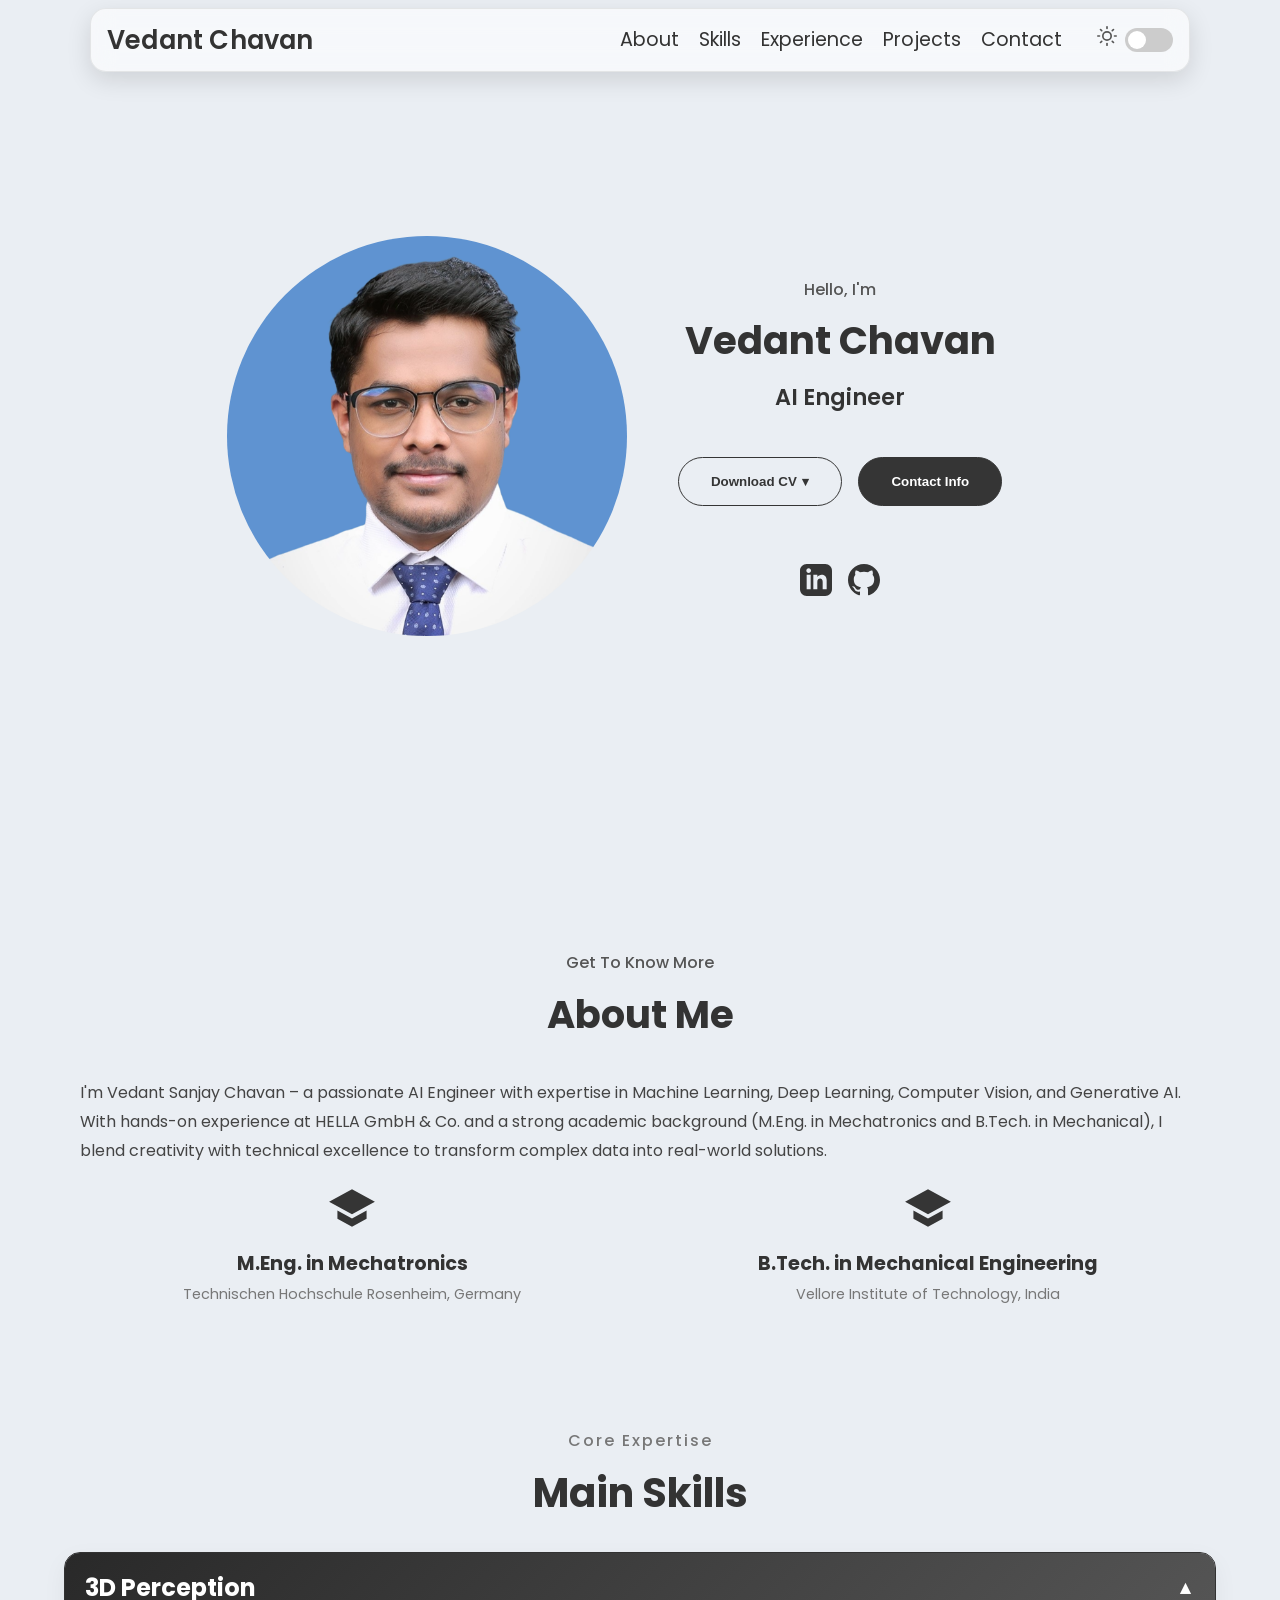
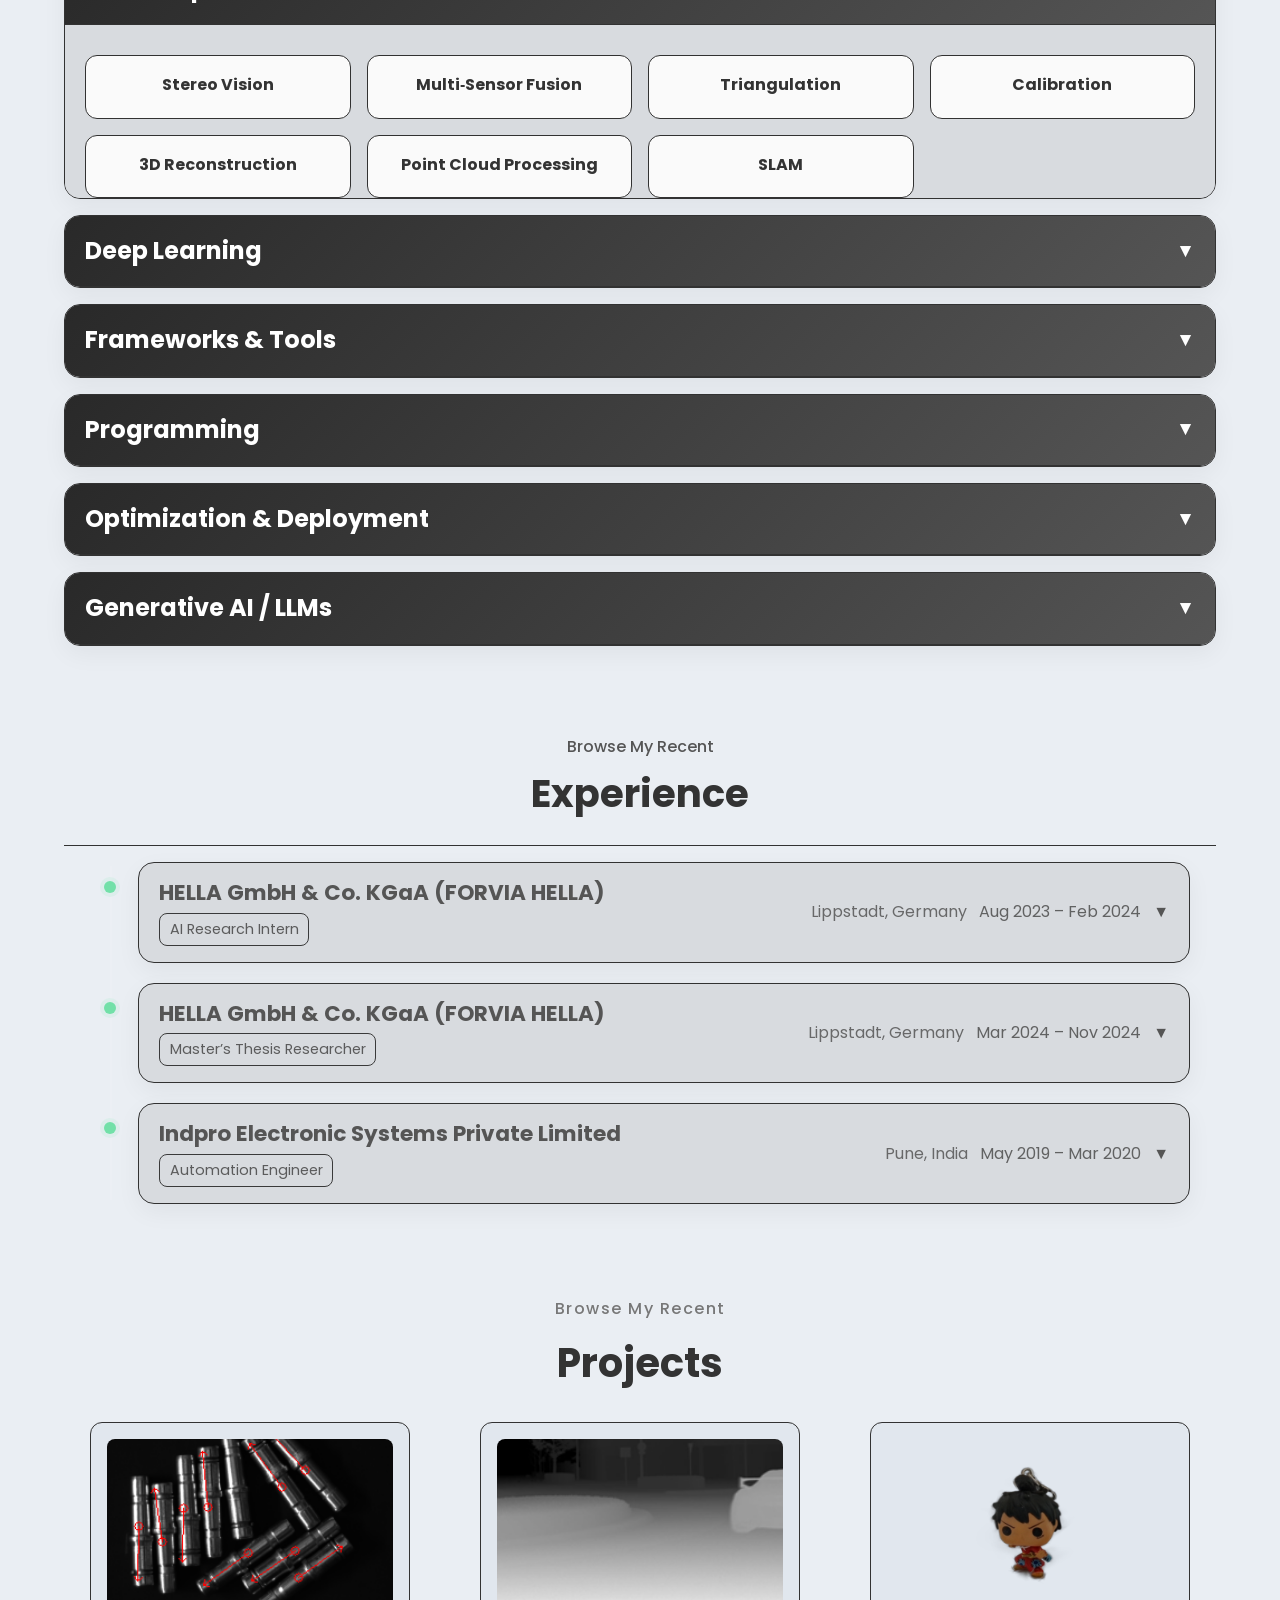
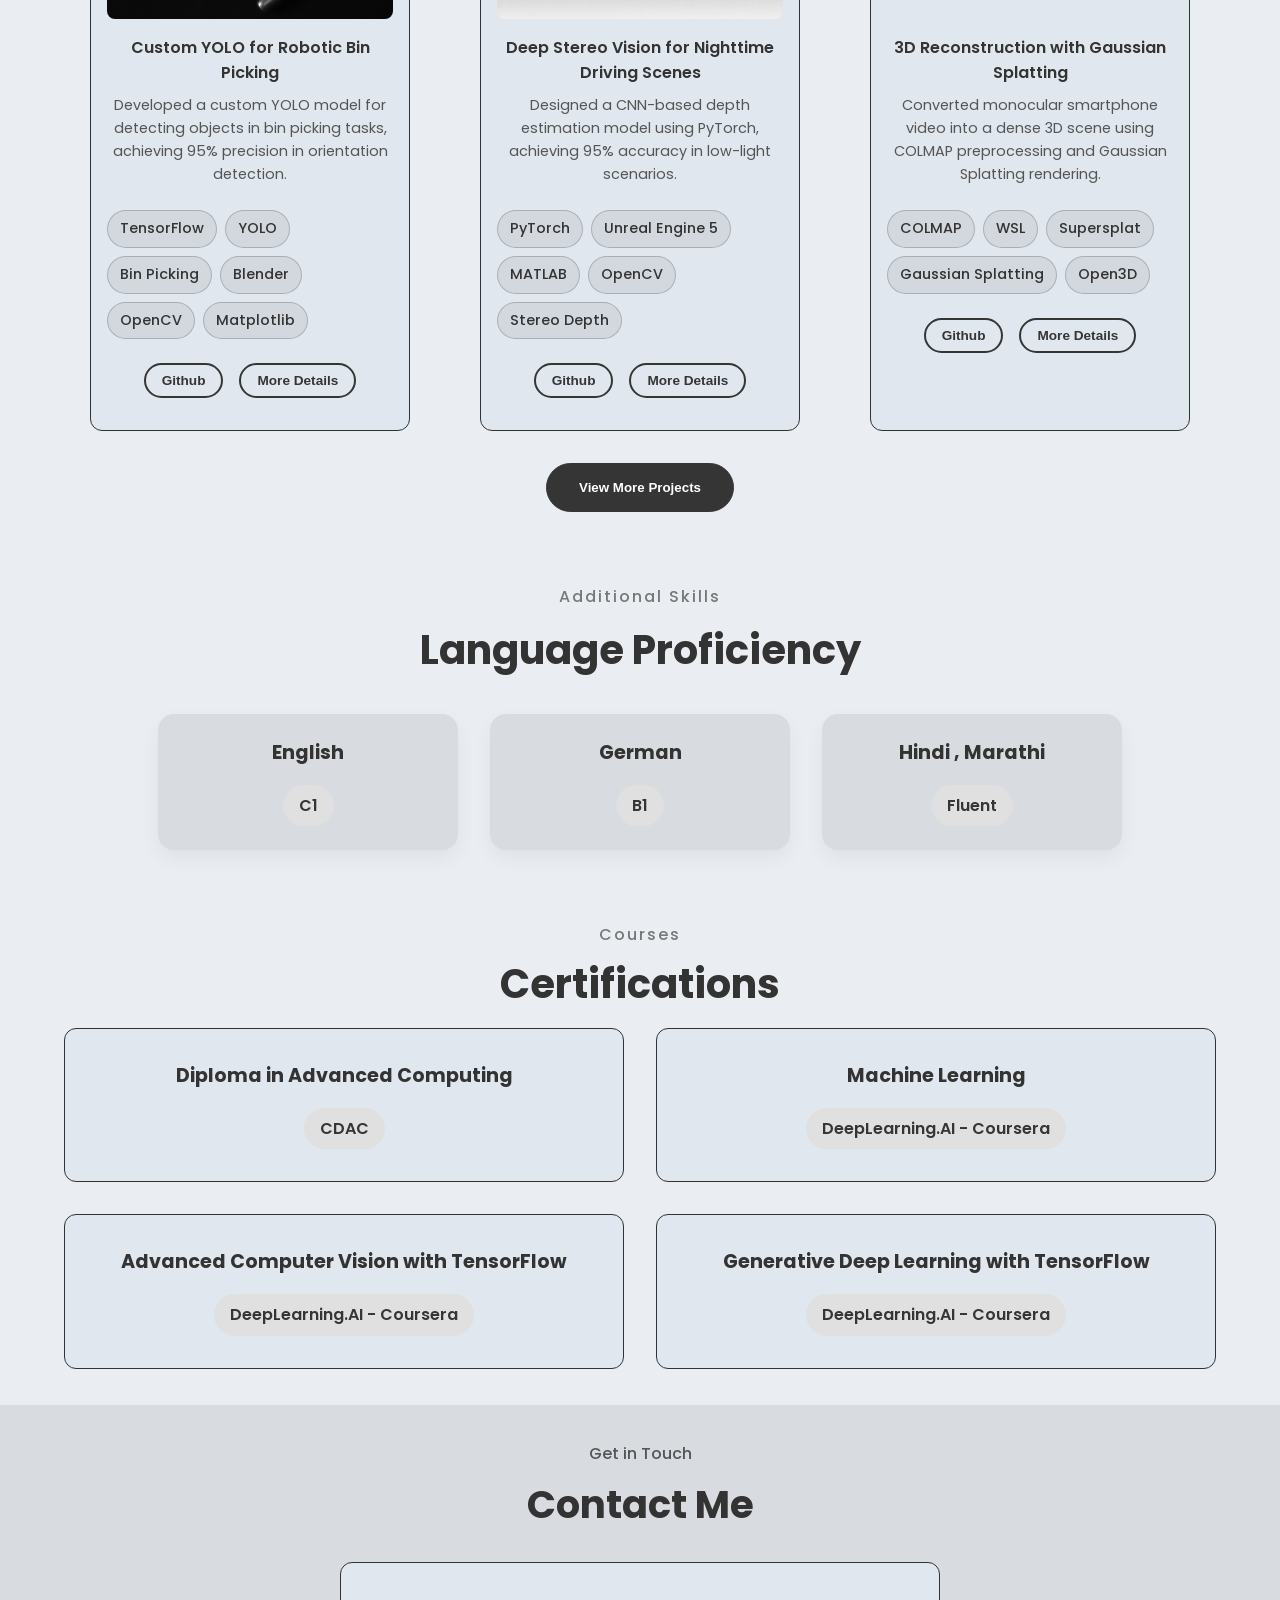
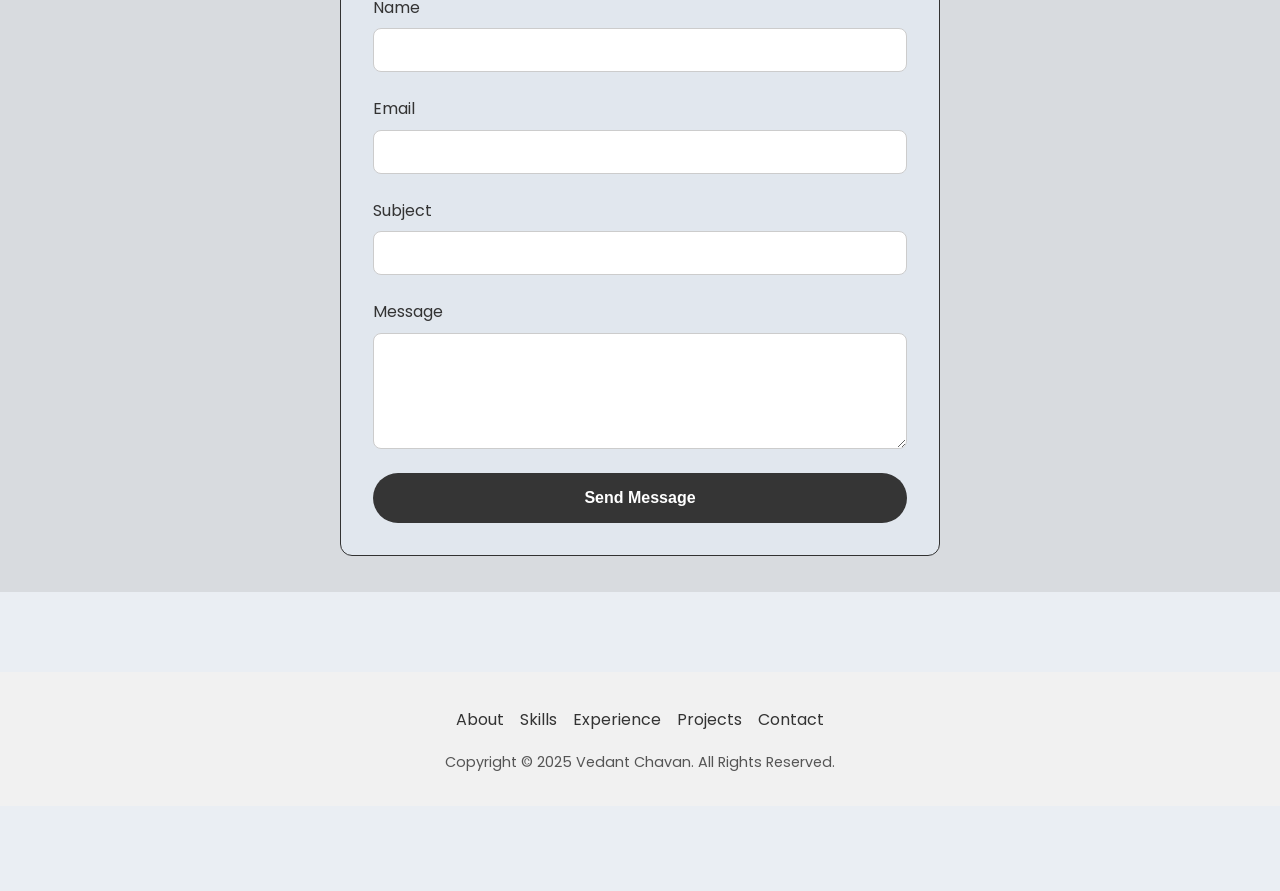
==== commit 5ea6127c: "Add files via upload" ====
--- a/index.html
+++ b/index.html
@@ -8,6 +8,19 @@
   <title>Vedant Chavan</title>
   <link href="style.css" rel="stylesheet" />
   <link href="./assets/logo.png" rel="icon" type="image/png" />
+
+  <style>
+    /* Experience summary caret rotation */
+    .exp-summary .exp-caret { transition: transform .3s ease; }
+    details[open] .exp-summary .exp-caret { transform: rotate(180deg); }
+
+    /* Skills accordion fallback */
+    #skills .skill-card .card-content{max-height:0;overflow:hidden;transition:max-height .4s ease,padding .3s ease;}
+    #skills .skill-card.expanded .card-content{padding-top:.90rem}
+    #skills .skill-card .toggle-icon{transition:transform .1s ease;display:inline-block}
+    #skills .skill-card.expanded .toggle-icon{transform:rotate(180deg)}
+  </style>
+
 </head>
 
 <body>
@@ -156,181 +169,226 @@
     </div>
   </section>
   <!-- Skills Section with Accordion Cards -->
-  <section id="skills">
+  <!-- ===== SKILLS (working dropdowns) ===== -->
+  <section id="skills" aria-labelledby="skills-title">
     <div class="skills-header">
-      <p class="section__text__p1" data-i18n="skills.subtitle">Explore My</p>
-      <h1 class="title" data-i18n="skills.title">Skills</h1>
-    </div>
-    <div class="skills-accordion">
-      <!-- Premium Card 1: Machine Learning & AI -->
-      <div class="skill-card">
-        <div class="card-header">
-          <h2>Machine Learning &amp; AI</h2>
-          <span class="toggle-icon">▼</span>
-        </div>
-        <div class="card-content">
+      <p class="section__text__p1">Core Expertise</p>
+      <h1 id="skills-title" class="title">Main Skills</h1>
+    </div>
+
+    <div class="skills-accordion" role="tablist" aria-multiselectable="false">
+      <!-- Card 1 -->
+      <article class="skill-card expanded" aria-labelledby="sc-3d">
+        <header class="card-header" role="tab" id="sc-3d">
+          <h2>3D Perception</h2>
+          <span class="toggle-icon" aria-hidden="true">▼</span>
+        </header>
+        <div class="card-content" role="tabpanel" aria-labelledby="sc-3d">
           <div class="skill-cards">
-            <div class="skill-card-item">
-              <h3>Python</h3>
-              <p data-i18n="skills.level.advanced">Experienced</p>
+            <div class="skill-card-item"><h3>Stereo Vision</h3></div>
+            <div class="skill-card-item"><h3>Multi‑Sensor Fusion</h3></div>
+            <div class="skill-card-item"><h3>Triangulation</h3></div>
+            <div class="skill-card-item"><h3>Calibration</h3></div>
+            <div class="skill-card-item"><h3>3D Reconstruction</h3></div>
+            <div class="skill-card-item"><h3>Point Cloud Processing</h3></div>
+            <div class="skill-card-item"><h3>SLAM</h3></div>
+          </div>
+        </div>
+      </article>
+
+      <!-- Card 2 -->
+      <article class="skill-card" aria-labelledby="sc-dl">
+        <header class="card-header" role="tab" id="sc-dl">
+          <h2>Deep Learning</h2>
+          <span class="toggle-icon" aria-hidden="true">▼</span>
+        </header>
+        <div class="card-content" role="tabpanel" aria-labelledby="sc-dl">
+          <div class="skill-cards">
+            <div class="skill-card-item"><h3>2D/3D Detection &amp; Tracking</h3></div>
+            <div class="skill-card-item"><h3>Segmentation</h3></div>
+            <div class="skill-card-item"><h3>Anomaly Detection</h3></div>
+          </div>
+        </div>
+      </article>
+
+      <!-- Card 3 -->
+      <article class="skill-card" aria-labelledby="sc-fw">
+        <header class="card-header" role="tab" id="sc-fw">
+          <h2>Frameworks &amp; Tools</h2>
+          <span class="toggle-icon" aria-hidden="true">▼</span>
+        </header>
+        <div class="card-content" role="tabpanel" aria-labelledby="sc-fw">
+          <div class="skill-cards">
+            <div class="skill-card-item"><h3>PyTorch</h3></div>
+            <div class="skill-card-item"><h3>TensorFlow</h3></div>
+            <div class="skill-card-item"><h3>OpenCV</h3></div>
+            <div class="skill-card-item"><h3>ONNX Runtime</h3></div>
+            <div class="skill-card-item"><h3>CUDA</h3></div>
+            <div class="skill-card-item"><h3>Unreal Engine 5</h3></div>
+            <div class="skill-card-item"><h3>COLMAP</h3></div>
+            <div class="skill-card-item"><h3>Open3D</h3></div>
+            <div class="skill-card-item"><h3>Docker</h3></div>
+          </div>
+        </div>
+      </article>
+
+      <!-- Card 4 -->
+      <article class="skill-card" aria-labelledby="sc-prog">
+        <header class="card-header" role="tab" id="sc-prog">
+          <h2>Programming</h2>
+          <span class="toggle-icon" aria-hidden="true">▼</span>
+        </header>
+        <div class="card-content" role="tabpanel" aria-labelledby="sc-prog">
+          <div class="skill-cards">
+            <div class="skill-card-item"><h3>Python (advanced)</h3></div>
+            <div class="skill-card-item"><h3>C++ (intermediate)</h3></div>
+            <div class="skill-card-item"><h3>Bash</h3></div>
+          </div>
+        </div>
+      </article>
+
+      <!-- Card 5 -->
+      <article class="skill-card" aria-labelledby="sc-deploy">
+        <header class="card-header" role="tab" id="sc-deploy">
+          <h2>Optimization &amp; Deployment</h2>
+          <span class="toggle-icon" aria-hidden="true">▼</span>
+        </header>
+        <div class="card-content" role="tabpanel" aria-labelledby="sc-deploy">
+          <div class="skill-cards">
+            <div class="skill-card-item"><h3>TensorRT</h3></div>
+            <div class="skill-card-item"><h3>Quantization</h3></div>
+            <div class="skill-card-item"><h3>AWS</h3></div>
+            <div class="skill-card-item"><h3>CI/CD (GitHub Actions)</h3></div>
+          </div>
+        </div>
+      </article>
+
+      <!-- Card 6 -->
+      <article class="skill-card" aria-labelledby="sc-llm">
+        <header class="card-header" role="tab" id="sc-llm">
+          <h2>Generative AI / LLMs</h2>
+          <span class="toggle-icon" aria-hidden="true">▼</span>
+        </header>
+        <div class="card-content" role="tabpanel" aria-labelledby="sc-llm">
+          <div class="skill-cards">
+            <div class="skill-card-item"><h3>LangChain</h3></div>
+            <div class="skill-card-item"><h3>FAISS</h3></div>
+            <div class="skill-card-item"><h3>Streamlit</h3></div>
+            <div class="skill-card-item"><h3>Hugging Face</h3></div>
+            <div class="skill-card-item"><h3>Prompt Engineering</h3></div>
+          </div>
+        </div>
+      </article>
+    </div>
+  </section>
+
+  <!-- Experience Section -->
+  <!-- ===== EXPERIENCE (NEW TIMELINE) ===== -->
+<section id="experience" aria-labelledby="exp-title">
+  <div class="experience-header">
+    <p class="section__text__p1">Browse My Recent</p>
+    <h1 class="title" id="exp-title">Experience</h1>
+  </div>
+
+  <ol class="exp-timeline">
+    <!-- HELLA — AI Research Intern -->
+    <li class="exp-timeline-item">
+      <details class="exp-item" aria-labelledby="exp-hella-intern">
+        <summary class="exp-summary" id="exp-hella-intern">
+          <span class="exp-dot" aria-hidden="true"></span>
+          <div class="exp-summary-main">
+            <div class="exp-company-role">
+              <h3 class="exp-company">HELLA GmbH &amp; Co. KGaA (FORVIA HELLA)</h3>
+              <div class="exp-badges">
+                <span class="exp-badge">AI Research Intern</span>
+              </div>
             </div>
-            <div class="skill-card-item">
-              <h3>PyTorch</h3>
-              <p data-i18n="skills.level.advanced">Experienced</p>
+            <div class="exp-meta">
+              <span class="exp-location">Lippstadt, Germany</span>
+              <span class="exp-date">Aug 2023 – Feb 2024</span>
+              <span class="exp-caret" aria-hidden="true">▼</span>
             </div>
-            <div class="skill-card-item">
-              <h3>TensorFlow</h3>
-              <p data-i18n="skills.level.advanced">Experienced</p>
+          </div>
+        </summary>
+        <div class="exp-content">
+          <ul class="experience-details">
+            <li>Worked on the AHEAD (Adaptive Headlights for Enhanced Environment Perception) project to improve night-time perception for automated driving.</li>
+            <li>Adapted and fine-tuned YOLOv8 for glare-robust headlight perception, achieving +30% mAP improvement under adverse illumination.</li>
+            <li>Built a modular multi-task perception pipeline combining detection, segmentation, tracking, and depth estimation for holistic night-time scene understanding.</li>
+            <li>Experimented with ORB/SIFT and integrated Deep SORT for multi-object tracking, improving temporal consistency and ID retention.</li>
+            <li>Conducted robustness/uncertainty analysis under sensor noise, weather variation, and motion blur.</li>
+            <li>Developed multi-camera calibration and QA tools ensuring accurate intrinsic/extrinsic alignment.</li>
+            <li>Collaborated with optics, software, and embedded teams to validate perception components in prototype tests.</li>
+          </ul>
+          <p class="tech-stack">Tech: YOLOv8, PyTorch, OpenCV, ONNX Runtime, DeepSORT, Stereo Calibration, Homography, Triangulation, Python</p>
+        </div>
+      </details>
+    </li>
+
+    <!-- HELLA — Master’s Thesis Researcher -->
+    <li class="exp-timeline-item">
+      <details class="exp-item" aria-labelledby="exp-hella-thesis">
+        <summary class="exp-summary" id="exp-hella-thesis">
+          <span class="exp-dot" aria-hidden="true"></span>
+          <div class="exp-summary-main">
+            <div class="exp-company-role">
+              <h3 class="exp-company">HELLA GmbH &amp; Co. KGaA (FORVIA HELLA)</h3>
+              <div class="exp-badges">
+                <span class="exp-badge">Master’s Thesis Researcher</span>
+              </div>
             </div>
-            <div class="skill-card-item">
-              <h3>NLP/LLMs</h3>
-              <p data-i18n="skills.level.intermediate">Intermediate</p>
+            <div class="exp-meta">
+              <span class="exp-location">Lippstadt, Germany</span>
+              <span class="exp-date">Mar 2024 – Nov 2024</span>
+              <span class="exp-caret" aria-hidden="true">▼</span>
             </div>
-            <div class="skill-card-item">
-              <h3>Computer Vision</h3>
-              <p data-i18n="skills.level.advanced">Experienced</p>
+          </div>
+        </summary>
+        <div class="exp-content">
+          <ul class="experience-details">
+            <li>Developed a lightweight stereo CNN for dense depth estimation and 3-D object localization, achieving ≈ 3% D1-all error against KITTI + laser ground truth.</li>
+            <li>Generated a synthetic stereo dataset (~9,000 pairs) in Unreal Engine 5 with calibrated intrinsics and low-light scenes.</li>
+            <li>Applied domain randomization (weather, glare, motion blur) and fine-tuned on limited real data, reducing domain gap by ≈ 18% in disparity MAE.</li>
+            <li>Built a full perception pipeline covering training, stereo calibration, QA benchmarking, and uncertainty calibration.</li>
+            <li>Exported and validated ONNX on in-vehicle GPU hardware (&lt; 70 ms latency) with embedded & optics teams.</li>
+            <li>Authored internal technical reports enabling uncertainty-aware perception for adaptive lighting.</li>
+          </ul>
+          <p class="tech-stack">Tech: YOLOv8, PyTorch (Stereo CNN, Cost-Volume Fusion), Unreal Engine 5, OpenCV, NumPy, Docker, ONNX Runtime</p>
+        </div>
+      </details>
+    </li>
+
+    <!-- Indpro — Automation Engineer -->
+    <li class="exp-timeline-item">
+      <details class="exp-item" aria-labelledby="exp-indpro">
+        <summary class="exp-summary" id="exp-indpro">
+          <span class="exp-dot" aria-hidden="true"></span>
+          <div class="exp-summary-main">
+            <div class="exp-company-role">
+              <h3 class="exp-company">Indpro Electronic Systems Private Limited</h3>
+              <div class="exp-badges">
+                <span class="exp-badge">Automation Engineer</span>
+              </div>
             </div>
-            <div class="skill-card-item"></div>
-              <h3>Reinforcement Learning</h3>
-              <p data-i18n="skills.level.intermediate">Intermediate</p>
+            <div class="exp-meta">
+              <span class="exp-location">Pune, India</span>
+              <span class="exp-date">May 2019 – Mar 2020</span>
+              <span class="exp-caret" aria-hidden="true">▼</span>
             </div>
-            <div class="skill-card-item">
-              <h3>RAG Techniques</h3>
-              <p data-i18n="skills.level.intermediate">Intermediate</p>
-            </div>
-            <div class="skill-card-item">
-              <h3>ONNX Runtime</h3>
-              <p data-i18n="skills.level.advanced">Experienced</p>
-            </div>
-          </div>
-        </div>
-      </div>
-      <!-- Premium Card 2: Cloud & Deployment -->
-      <div class="skill-card">
-        <div class="card-header">
-          <h2>Cloud &amp; Deployment</h2>
-          <span class="toggle-icon">▼</span>
-        </div>
-        <div class="card-content">
-          <div class="skill-cards">
-            <div class="skill-card-item">
-              <h3>AWS, Azure, GCP</h3>
-              <p data-i18n="skills.level.intermediate">Intermediate</p>
-            </div>
-            <div class="skill-card-item">
-              <h3>Docker</h3>
-              <p data-i18n="skills.level.intermediate">Intermediate</p>
-            </div>
-            <div class="skill-card-item">
-              <h3>FastAPI/Flask</h3>
-              <p data-i18n="skills.level.intermediate">Intermediate</p>
-            </div>
-            <div class="skill-card-item">
-              <h3>CI/CD</h3>
-              <p data-i18n="skills.level.intermediate">Intermediate</p>
-            </div>
-            <div class="skill-card-item">
-              <h3>Git</h3>
-              <p data-i18n="skills.level.intermediate">Intermediate</p>
-            </div>
-            <div class="skill-card-item">
-              <h3>HuggingFace Spaces</h3>
-              <p data-i18n="skills.level.intermediate">Intermediate</p>
-            </div>
-          </div>
-        </div>
-      </div>
-      <!-- Premium Card 3: Other Skills -->
-      <div class="skill-card">
-        <div class="card-header">
-          <h2>Other Skills</h2>
-          <span class="toggle-icon">▼</span>
-        </div>
-        <div class="card-content">
-          <div class="skill-cards">
-            <div class="skill-card-item">
-              <h3>QT</h3>
-              <p data-i18n="skills.level.intermediate">Intermediate</p>
-            </div>
-            <div class="skill-card-item">
-              <h3>C/C++</h3>
-              <p data-i18n="skills.level.intermediate">Intermediate</p>
-            </div>
-            <div class="skill-card-item">
-              <h3>MATLAB</h3>
-              <p data-i18n="skills.level.advanced">Experienced</p>
-            </div>
-            <div class="skill-card-item">
-              <h3>SQL</h3>
-              <p data-i18n="skills.level.intermediate">Intermediate</p>
-            </div>
-            <div class="skill-card-item">
-              <h3>Linux Scripting</h3>
-              <p data-i18n="skills.level.intermediate">Intermediate</p>
-            </div>
-          </div>
-        </div>
-      </div>
-    </div>
-  </section>
-  <!-- Experience Section -->
-  <section id="experience">
-    <div class="experience-header">
-      <p class="section__text__p1" data-i18n="projects.subtitle">Browse My Recent</p>
-      <h1 class="title" data-i18n="experience.title">Experience</h1>
-    </div>
-    <div class="experience-grid">
-      <div class="experience-card merged-experience">
-        <div class="experience-header">
-          <h2 class="experience-company">HELLA GmbH &amp; Co. KGaA (FORVIA HELLA), Lippstadt, Germany</h2>
-          <p class="experience-duration">Aug 2023 – Nov 2024</p>
-          
-        </div>
-        
-        <div class="experience-split">
-          <div class="experience-column">
-            <h3 class="sub-role" data-i18n="experience.role.01">AI Research Intern</h3>
-            <ul class="experience-details">
-              <li><span data-i18n="experience.bullet.01">Worked on the AHEAD (Adaptive Headlights for Enhanced Environment Perception) project to improve night-time perception for automated driving.</span></li>
-              <li><span data-i18n="experience.bullet.02">Adapted and fine-tuned YOLOv8 for glare-robust headlight perception, achieving +30 % mAP improvement under adverse illumination.</span></li>
-              <li><span data-i18n="experience.bullet.03">Built a modular multi-task perception pipeline combining detection, segmentation, tracking, and depth estimation for holistic night-time scene understanding.</span></li>
-              <li><span data-i18n="experience.bullet.04">Experimented with classical and deep tracking methods—implemented ORB, SIFT for feature-based matching and integrated Deep SORT for multi-object tracking, improving temporal consistency and ID retention across frames.</span></li>
-              <li><span data-i18n="experience.bullet.05">Conducted robustness and uncertainty analysis under sensor noise, weather variation, and motion blur to evaluate perception stability and calibration confidence.</span></li>
-              <li><span data-i18n="experience.bullet.06">Developed multi-camera calibration and QA tools ensuring accurate intrinsic/extrinsic alignment and automated dataset consistency checks.</span></li>
-              <li><span data-i18n="experience.bullet.07">Collaborated cross-functionally with optics, software, and embedded teams to validate perception components in real-vehicle prototype tests.</span></li>
-            </ul>
-            </ul>
-            <p class="tech-stack" data-i18n="experience.tech.intern">Tech: YOLOv8, PyTorch, OpenCV, ONNX Runtime, DeepSORT, Stereo Calibration, Homography, Triangulation, Python</p>
-          </div>
-          <div class="experience-column">
-            <h3 class="sub-role" data-i18n="experience.role.02">Master’s Thesis Researcher</h3>
-            <ul class="experience-details">
-              <li><span data-i18n="experience.bullet.08">Developed a lightweight stereo CNN for dense depth estimation and 3-D object localization under challenging illumination conditions, achieving ≈ 3 % D1-all error against KITTI + laser ground truth.</span></li>
-              <li><span data-i18n="experience.bullet.09">Generated a synthetic stereo dataset (~9,000 pairs) in Unreal Engine 5 using physically based lighting, vehicle geometry, and calibrated camera intrinsics to simulate low-light highway scenes.</span></li>
-              <li><span data-i18n="experience.bullet.10">Applied domain randomization (weather, glare, motion blur) and fine-tuned on limited real data, reducing domain gap by ≈ 18 % in disparity MAE.</span></li>
-              <li><span data-i18n="experience.bullet.11">Integrated a full perception pipeline covering training, stereo calibration, QA benchmarking, and uncertainty calibration, enabling confidence-aware 3-D localization in dynamic environments.</span></li>
-              <li><span data-i18n="experience.bullet.12">Collaborated with embedded & optics teams to export and validate the ONNX model on in-vehicle GPU hardware (< 70 ms latency) for adaptive-beam control proof-of-concept.</span></li>
-              <li><span data-i18n="experience.bullet.13">Documented findings and methodologies in detailed internal technical reports supporting ongoing R&D on uncertainty-aware perception within adaptive-lighting systems.</span></li>
-            </ul>
-            <p class="tech-stack" data-i18n="experience.tech.thesis">Tech: YOLOv8, PyTorch (Stereo CNN, Cost Volume Fusion), Unreal Engine 5, OpenCV, NumPy, Docker, ONNX Runtime</p>
-          </div>
-        </div>
-      </div>
-      
-      <div class="experience-card">
-        <div class="experience-header">
-          <h2 class="experience-company">Indpro Electronic Systems Private Limited, Pune, India</h2>
-          <p class="experience-duration">May 2019 – Mar 2020</p>
-          <p class="experience-role" data-i18n="experience.indpro.role">Automation Engineer</p>
-        </div>
-        <ul class="experience-details">
-          <li data-i18n="experience.indpro.b1">Developed and deployed PLC control logic (ABB AC800M) for sugar‑industry automation systems.</li>
-          <li data-i18n="experience.indpro.b2">Designed HMI dashboards and supported on‑site commissioning and troubleshooting across multiple facilities.</li>
-        </ul>
-        <p class="tech-stack" data-i18n="experience.tech.indpro">Tech: ABB AC800M PLC, PLC Programming, HMI (SCADA), Industrial Automation</p>
-      </div>
-    </div>
-  </section>
+          </div>
+        </summary>
+        <div class="exp-content">
+          <ul class="experience-details">
+            <li>Developed and deployed PLC control logic (ABB AC800M) for sugar-industry automation systems.</li>
+            <li>Designed HMI dashboards and supported on-site commissioning and troubleshooting across multiple facilities.</li>
+          </ul>
+          <p class="tech-stack">Tech: ABB AC800M PLC, PLC Programming, HMI (SCADA), Industrial Automation</p>
+        </div>
+      </details>
+    </li>
+  </ol>
+</section>
+<!-- ===== END EXPERIENCE ===== -->
   <!-- Projects Section -->
   <section id="projects">
     <p class="section__text__p1" data-i18n="projects.subtitle">Browse My Recent</p>
@@ -808,6 +866,106 @@
     <p>Copyright © 2025 Vedant Chavan. All Rights Reserved.</p>
   </footer>
   <script src="script.js"></script>
+
+<script>
+  document.addEventListener('DOMContentLoaded', function () {
+    var expCards = document.querySelectorAll('.exp-collapsible');
+    expCards.forEach(function(card) {
+      var btn = card.querySelector('.exp-toggle');
+      var content = card.querySelector('.exp-content');
+      if (!btn || !content) return;
+
+      // collapsed by default
+      content.style.maxHeight = '0px';
+      btn.setAttribute('aria-expanded', 'false');
+      content.setAttribute('aria-hidden', 'true');
+
+      btn.addEventListener('click', function() {
+        var isOpen = card.classList.contains('expanded');
+
+        // close others
+        expCards.forEach(function(other) {
+          if (other !== card && other.classList.contains('expanded')) {
+            other.classList.remove('expanded');
+            var oc = other.querySelector('.exp-content');
+            var ob = other.querySelector('.exp-toggle');
+            if (oc) { oc.style.maxHeight = null; oc.setAttribute('aria-hidden', 'true'); }
+            if (ob) ob.setAttribute('aria-expanded', 'false');
+          }
+        });
+
+        if (isOpen) {
+          card.classList.remove('expanded');
+          content.style.maxHeight = null;
+          content.setAttribute('aria-hidden', 'true');
+          btn.setAttribute('aria-expanded', 'false');
+        } else {
+          card.classList.add('expanded');
+          content.style.maxHeight = content.scrollHeight + 'px';
+          content.setAttribute('aria-hidden', 'false');
+          btn.setAttribute('aria-expanded', 'true');
+        }
+      });
+    });
+  });
+</script>
+
+
+  <script>
+    // Skills Accordion (robust, independent of external JS)
+    document.addEventListener('DOMContentLoaded', function () {
+      var skillCards = document.querySelectorAll('#skills .skill-card');
+      skillCards.forEach(function(card){
+        var header = card.querySelector('.card-header');
+        var content = card.querySelector('.card-content');
+        var icon = card.querySelector('.toggle-icon');
+        if (!header || !content) return;
+
+        // Start collapsed unless card has .expanded
+        if (!card.classList.contains('expanded')) {
+          content.style.maxHeight = '0px';
+        } else {
+          content.style.maxHeight = content.scrollHeight + 'px';
+        }
+
+        header.addEventListener('click', function(){
+          var isOpen = card.classList.contains('expanded');
+
+          // Optional: close siblings (true accordion)
+          skillCards.forEach(function(other){
+            if (other !== card && other.classList.contains('expanded')) {
+              other.classList.remove('expanded');
+              var oc = other.querySelector('.card-content');
+              var oi = other.querySelector('.toggle-icon');
+              if (oc) oc.style.maxHeight = null;
+              if (oi) oi.classList.remove('rotated');
+              var oh = other.querySelector('.card-header');
+              if (oh) oh.setAttribute('aria-expanded', 'false');
+            }
+          });
+
+          if (isOpen) {
+            card.classList.remove('expanded');
+            content.style.maxHeight = null;
+            if (icon) icon.classList.remove('rotated');
+            header.setAttribute('aria-expanded', 'false');
+          } else {
+            card.classList.add('expanded');
+            content.style.maxHeight = content.scrollHeight + 'px';
+            if (icon) icon.classList.add('rotated');
+            header.setAttribute('aria-expanded', 'true');
+          }
+        });
+      });
+
+      // Keep heights updated on resize
+      window.addEventListener('resize', function(){
+        document.querySelectorAll('#skills .skill-card.expanded .card-content')
+          .forEach(function(c){ c.style.maxHeight = c.scrollHeight + 'px'; });
+      });
+    });
+  </script>
+
 </body>
 
 </html>
--- a/style.css
+++ b/style.css
@@ -65,6 +65,7 @@
 }
 
 
+
 [data-theme="dark"] {
   --bg-color: #121212;
   --text-color: #ccc;
@@ -1932,3 +1933,577 @@
 #certifications .certification-card {
   margin-top: 0 !important;
 }
+
+
+/* ===== Accordion Patch (Skills + Experience) ===== */
+/* Skills accordion core */
+#skills .skill-card .card-header{
+  cursor: pointer;
+  user-select: none;
+  display: flex;
+  align-items: center;
+  justify-content: space-between;
+  gap: .5rem;
+}
+#skills .skill-card .card-content{
+  max-height: 0;
+  overflow: hidden;
+  transition: max-height .4s ease, padding .3s ease;
+  padding-top: 0;
+}
+#skills .skill-card.expanded .card-content{
+  padding-top: 1rem;
+}
+#skills .skill-card .toggle-icon{
+  display: inline-block;
+  transition: transform .3s ease;
+}
+#skills .skill-card.expanded .toggle-icon{
+  transform: rotate(180deg);
+}
+
+/* Experience accordion core */
+.exp-header{
+  display: grid;
+  grid-template-columns: 1fr auto;
+  gap: .5rem 1rem;
+  align-items: center;
+}
+.exp-toggle{
+  justify-self: end;
+  border: 1px solid var(--card-border-color);
+  background: var(--btn-secondary-bg, transparent);
+  color: var(--btn-secondary-text, inherit);
+  padding: .4rem .8rem;
+  border-radius: .5rem;
+  cursor: pointer;
+  display: inline-flex;
+  align-items: center;
+  gap: .5rem;
+}
+.exp-content{
+  max-height: 0;
+  overflow: hidden;
+  transition: max-height .4s ease, padding .3s ease;
+  padding-top: 0;
+}
+.exp-collapsible.expanded .exp-content{
+  padding-top: .75rem;
+}
+.exp-collapsible .toggle-icon{
+  transition: transform .3s ease;
+}
+.exp-collapsible.expanded .toggle-icon{
+  transform: rotate(180deg);
+}
+/* ===== End Accordion Patch ===== */
+
+
+/* ===== EXPERIENCE ACCORDION (native <details>) ===== */
+#experience details.experience-card {
+  background: var(--card-bg);
+  border-radius: 1rem;
+  box-shadow: 0 8px 20px var(--card-shadow);
+  transition: transform .3s ease, box-shadow .3s ease, background var(--transition-speed) var(--transition-ease);
+  overflow: hidden;
+  margin-bottom: 1.25rem;
+}
+
+/* summary header row */
+#experience details.experience-card > summary.exp-header {
+  list-style: none;
+  cursor: pointer;
+  user-select: none;
+  display: grid;
+  grid-template-columns: 1fr auto;
+  gap: .5rem 1rem;
+  align-items: center;
+  padding: 1rem 2%;
+}
+
+#experience details.experience-card > summary::-webkit-details-marker { display: none; }
+
+/* content wrapper with animation */
+#experience .exp-content {
+  max-height: 0;
+  overflow: hidden;
+  transition: max-height .4s ease, padding .3s ease;
+  padding: 0 2%;
+}
+#experience details[open] .exp-content {
+  max-height: 1600px; /* big enough for two columns */
+  padding: 1rem 2% 1.25rem;
+}
+
+/* rotate caret */
+#experience .toggle-icon {
+  transition: transform .3s ease;
+}
+#experience details[open] .toggle-icon {
+  transform: rotate(180deg);
+}
+
+/* preserve your existing two-column layout inside content */
+#experience .experience-split {
+  display: flex;
+  flex-wrap: wrap;
+  gap: 2rem;
+  justify-content: space-between;
+}
+
+
+/* === Experience summary layout improvements === */
+#experience details.experience-card > summary.exp-header {
+  padding: 1rem 1.25rem;
+}
+#experience .exp-row.exp-top {
+  display: grid;
+  grid-template-columns: 1fr auto auto;
+  align-items: center;
+  gap: .5rem 1rem;
+}
+#experience .exp-row.exp-top .experience-company {
+  margin: 0;
+}
+#experience .exp-row.exp-top .experience-duration {
+  margin: 0;
+  opacity: .9;
+}
+#experience .exp-row.exp-top .toggle-icon {
+  margin-left: .5rem;
+}
+#experience .exp-row.exp-roles {
+  display: flex;
+  flex-wrap: wrap;
+  gap: .5rem;
+  margin-top: .5rem;
+}
+#experience .role-badge {
+  font-size: .9rem;
+  padding: .25rem .6rem;
+  border: 1px solid var(--card-border-color);
+  border-radius: .5rem;
+  opacity: .9;
+}
+
+/* keep card paddings consistent with grid */
+#experience .exp-content {
+  padding-left: 1.25rem;
+  padding-right: 1.25rem;
+}
+
+
+/* === Experience card normalizer: make HELLA & Indpro identical === */
+#experience .experience-card,
+#experience .experience-card.merged-experience {
+  box-sizing: border-box;
+  width: 100%;
+  margin: 1.25rem 0;
+  padding: 1.25rem;
+  background: var(--card-bg);
+  border: 1px solid var(--card-border-color);
+  border-radius: 1rem;
+  box-shadow: 0 0.5rem 1.5rem var(--card-shadow);
+}
+
+/* Ensure inner header/content don't re-introduce side paddings */
+#experience .experience-card .experience-header,
+#experience .experience-card .experience-split {
+  padding-left: 0 !important;
+  padding-right: 0 !important;
+}
+
+/* Summary grid alignment */
+#experience details.experience-card > summary.exp-header {
+  padding: 1rem 0;
+}
+#experience .exp-row.exp-top {
+  display: grid;
+  grid-template-columns: 1fr auto auto;
+  align-items: center;
+  gap: .5rem 1rem;
+}
+#experience .exp-row.exp-roles {
+  display: flex;
+  flex-wrap: wrap;
+  gap: .5rem;
+  margin-top: .5rem;
+}
+#experience .role-badge {
+  font-size: .9rem;
+  padding: .25rem .6rem;
+  border: 1px solid var(--card-border-color);
+  border-radius: .5rem;
+  opacity: .9;
+}
+
+/* Keep dropdown content aligned with the card’s padding */
+#experience .exp-content {
+  padding-left: 0;
+  padding-right: 0;
+}
+
+
+/* === Experience summary: robust flex layout === */
+#experience details.experience-card > summary.exp-header {
+  padding: 1rem 0;
+}
+#experience .exp-row.exp-top {
+  display: flex;
+  align-items: center;
+  gap: 1rem;
+  flex-wrap: wrap;
+}
+#experience .exp-row.exp-top .experience-company {
+  margin: 0;
+  flex: 1 1 480px;              /* company takes remaining space, can wrap */
+  border-bottom: none !important;
+  box-shadow: none !important;
+}
+#experience .exp-row.exp-top .experience-duration {
+  margin: 0;
+  opacity: .9;
+  flex: 0 0 auto;
+}
+#experience .exp-row.exp-top .toggle-icon {
+  flex: 0 0 auto;
+  line-height: 1;
+  display: inline-block;
+}
+
+/* Remove any decorative lines under company headings */
+#experience .experience-company::after { content: none !important; }
+#experience .experience-company { border: 0 !important; padding-bottom: 0 !important; }
+
+/* Card box + inner paddings normalized */
+#experience .experience-card {
+  box-sizing: border-box;
+  width: 100%;
+  margin: 1.25rem 0;
+  padding: 1.25rem;
+  background: var(--card-bg);
+  border: 1px solid var(--card-border-color);
+  border-radius: 1rem;
+  box-shadow: 0 0.5rem 1.5rem var(--card-shadow);
+}
+
+/* Keep inner content aligned with card edges */
+#experience .experience-card .experience-header,
+#experience .experience-card .experience-split,
+#experience .experience-card .exp-content {
+  padding-left: 0 !important;
+  padding-right: 0 !important;
+}
+
+/* Optional: constrain both cards to same max width centered */
+#experience .experience-card { max-width: 1200px; margin-left: auto; margin-right: auto; }
+
+
+/* Ensure consistent spacing between multiple HELLA cards */
+#experience .experience-card + .experience-card { margin-top: 1.25rem; }
+
+
+/* === Experience width harmonizer: make ALL cards identical width === */
+#experience .experience-card {
+  display: block;
+  box-sizing: border-box;
+  max-width: 1160px;         /* single source of truth */
+  width: 100%;
+  margin-left: auto;
+  margin-right: auto;
+  padding: 1.25rem;          /* consistent padding */
+  background: var(--card-bg);
+  border: 1px solid var(--card-border-color);
+  border-radius: 1rem;
+  box-shadow: 0 0.5rem 1.5rem var(--card-shadow);
+}
+
+/* Prevent any legacy rules from altering padding/width */
+#experience .experience-card.merged-experience {
+  max-width: 1160px !important;
+  padding: 1.25rem !important;
+}
+
+/* Ensure internal rows don't add extra left/right padding */
+#experience .experience-card .experience-header,
+#experience .experience-card .experience-split,
+#experience .experience-card .exp-content {
+  padding-left: 0 !important;
+  padding-right: 0 !important;
+}
+
+/* Keep spacing even between consecutive cards */
+#experience .experience-card + .experience-card {
+  margin-top: 1.25rem;
+}
+
+
+/* ===== EXPERIENCE — TIMELINE LAYOUT (RESPONSIVE, JS-FREE) ===== */
+#experience {
+  --exp-max: 1100px;
+  --exp-gap: 1.25rem;
+  --exp-line: rgba(255,255,255,0.08);
+  --exp-dot: var(--accent, #72e0a8);
+}
+
+#experience .experience-header {
+  text-align: center;
+  margin-bottom: 2rem;
+}
+
+.exp-timeline {
+  max-width: var(--exp-max);
+  margin: 0 auto;
+  padding: 0;
+  list-style: none;
+  position: relative;
+}
+
+.exp-timeline::before {
+  content: "";
+  position: absolute;
+  left: 1.25rem;               /* timeline line offset */
+  top: 0.25rem;
+  bottom: 0.25rem;
+  width: 2px;
+  background: var(--exp-line);
+}
+
+.exp-timeline-item {
+  position: relative;
+  margin: 0 0 var(--exp-gap) 0;
+  padding-left: 3rem;           /* space for dot + line */
+}
+
+/* Card container */
+.exp-item {
+  display: block;
+  background: var(--card-bg);
+  border: 1px solid var(--card-border-color);
+  border-radius: 1rem;
+  box-shadow: 0 0.5rem 1.5rem var(--card-shadow);
+  overflow: hidden;
+}
+
+/* Summary (clickable header) */
+.exp-summary {
+  display: grid;
+  gap: .75rem;
+  padding: 1rem 1.25rem;
+  cursor: pointer;
+  list-style: none;
+}
+.exp-summary::-webkit-details-marker { display: none; }
+
+/* Timeline dot */
+.exp-dot {
+  position: absolute;
+  left: 1.25rem;
+  top: 1.2rem;
+  transform: translate(-50%, 0);
+  width: 12px;
+  height: 12px;
+  border-radius: 50%;
+  background: var(--exp-dot);
+  box-shadow: 0 0 0 4px rgba(114, 224, 168, 0.12);
+}
+
+/* Header content */
+.exp-summary-main {
+  display: grid;
+  grid-template-columns: 1fr auto;
+  gap: .75rem 1rem;
+  align-items: center;
+}
+
+.exp-company-role {
+  min-width: 0; /* allow wrap */
+}
+
+.exp-company {
+  margin: 0;
+  font-size: clamp(1.05rem, 2vw, 1.35rem);
+  line-height: 1.3;
+  word-break: break-word;
+}
+
+.exp-badges {
+  margin-top: .35rem;
+  display: flex;
+  flex-wrap: wrap;
+  gap: .5rem;
+}
+
+.exp-badge {
+  font-size: .9rem;
+  padding: .25rem .6rem;
+  border: 1px solid var(--card-border-color);
+  border-radius: .5rem;
+  opacity: .95;
+}
+
+.exp-meta {
+  display: grid;
+  grid-auto-flow: column;
+  align-items: center;
+  gap: .75rem;
+  white-space: nowrap;
+}
+
+.exp-location { opacity: .85; }
+.exp-date { opacity: .9; }
+
+.exp-caret {
+  transition: transform .3s ease;
+}
+
+/* Open state */
+.exp-item[open] .exp-caret {
+  transform: rotate(180deg);
+}
+
+/* Content */
+.exp-content {
+  padding: 0 1.25rem 1.25rem;
+  border-top: 1px solid var(--card-border-color);
+}
+
+.experience-details {
+  padding-left: 1.1rem;
+  margin: 1rem 0 .75rem;
+  line-height: 1.6;
+}
+
+.tech-stack {
+  margin: 0.25rem 0 0;
+  opacity: .9;
+}
+
+/* MOBILE — stack meta below, hide vertical line for compactness */
+@media (max-width: 760px) {
+  .exp-timeline::before {
+    left: 0.9rem;
+  }
+  .exp-timeline-item {
+    padding-left: 2.5rem;
+  }
+  .exp-summary {
+    padding: 0.9rem 1rem;
+  }
+  .exp-summary-main {
+    grid-template-columns: 1fr;
+    gap: .5rem;
+  }
+  .exp-meta {
+    justify-content: start;
+    grid-auto-flow: row;
+    gap: .35rem;
+  }
+  .exp-dot {
+    left: 0.9rem;
+    top: 1.05rem;
+  }
+}
+
+/* DESKTOP — keep cards equal width and centered */
+@media (min-width: 761px) {
+  .exp-item {
+    max-width: var(--exp-max);
+    margin: 0 auto;
+  }
+}
+
+
+/* ===== Skills accordion (scoped, original look) ===== */
+#skills .skills-accordion { display: grid; gap: 1rem; }
+
+#skills .skill-card {
+  background: var(--card-bg);
+  border: 1px solid var(--card-border-color);
+  border-radius: 1rem;
+  box-shadow: 0 0.5rem 1.5rem var(--card-shadow);
+  overflow: hidden;
+}
+
+#skills .card-header {
+  display: grid;
+  grid-template-columns: 1fr auto;
+  align-items: center;
+  gap: .5rem 1rem;
+  padding: 1rem 1.25rem;
+  cursor: pointer;
+  user-select: none;
+}
+
+#skills .card-header h2 { margin: 0; }
+#skills .toggle-icon { transition: transform .3s ease; }
+
+#skills .card-content {
+  max-height: 0;
+  overflow: hidden;
+  transition: max-height .35s ease, padding .25s ease;
+  padding: 0 1.25rem;           /* collapsed */
+  border-top: 1px solid var(--card-border-color);
+}
+
+#skills .skill-card.open .card-content {
+  max-height: 1200px;           /* big enough for content */
+  padding: 1rem 1.25rem 1.25rem;
+}
+
+#skills .skill-card.open .toggle-icon { transform: rotate(180deg); }
+
+#skills .skill-cards {
+  display: grid;
+  grid-template-columns: repeat(auto-fit, minmax(220px, 1fr));
+  gap: 1rem;
+}
+
+#skills .skill-card-item h3 { margin: 0 0 .25rem; }
+#skills .skill-card-item p  { margin: 0; opacity: .9; }
+
+
+
+
+/* ===== MAIN SKILLS GRID ===== */
+.skill-category-grid {
+  display: grid;
+  grid-template-columns: repeat(auto-fit, minmax(240px, 1fr));
+  gap: 1.25rem;
+  max-width: 1100px;
+  margin: 0 auto;
+}
+
+.skill-cat {
+  background: var(--card-bg, #1f1f1f);
+  border: 1px solid var(--card-border-color, #2a2a2a);
+  border-radius: 1rem;
+  padding: 1.25rem 1.5rem;
+  box-shadow: 0 0.5rem 1.5rem var(--card-shadow, rgba(0,0,0,.35));
+  transition: transform 0.25s ease, box-shadow 0.25s ease;
+}
+
+.skill-cat:hover {
+  transform: translateY(-4px);
+  box-shadow: 0 0.75rem 2rem rgba(114, 224, 168, 0.2);
+}
+
+.skill-cat h3 {
+  color: var(--accent, #72e0a8);
+  margin: 0 0 0.6rem;
+  font-size: 1.1rem;
+  font-weight: 600;
+}
+
+.skill-cat ul {
+  list-style: none;
+  margin: 0;
+  padding-left: 0;
+  line-height: 1.6;
+  color: var(--text, #d9d9d9);
+}
+
+.skill-cat ul li::before {
+  content: "• ";
+  color: var(--accent, #72e0a8);
+}
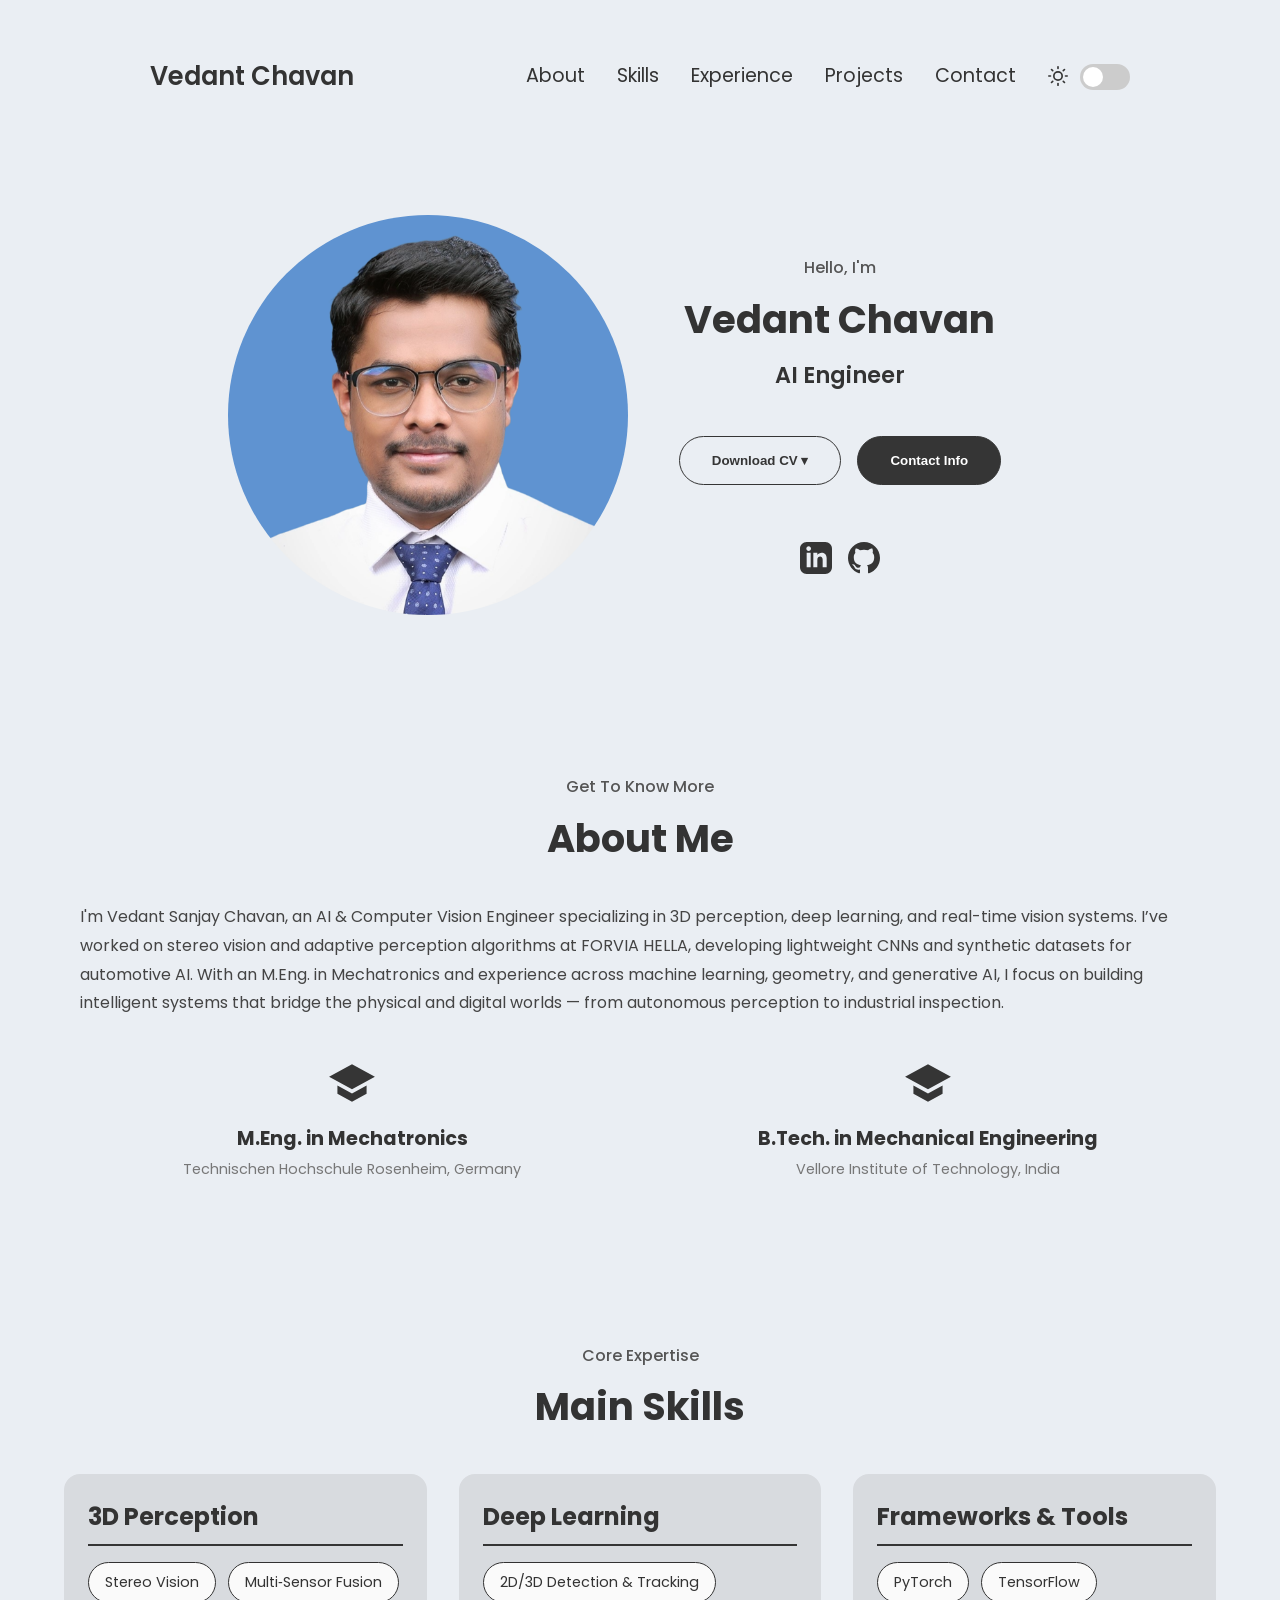
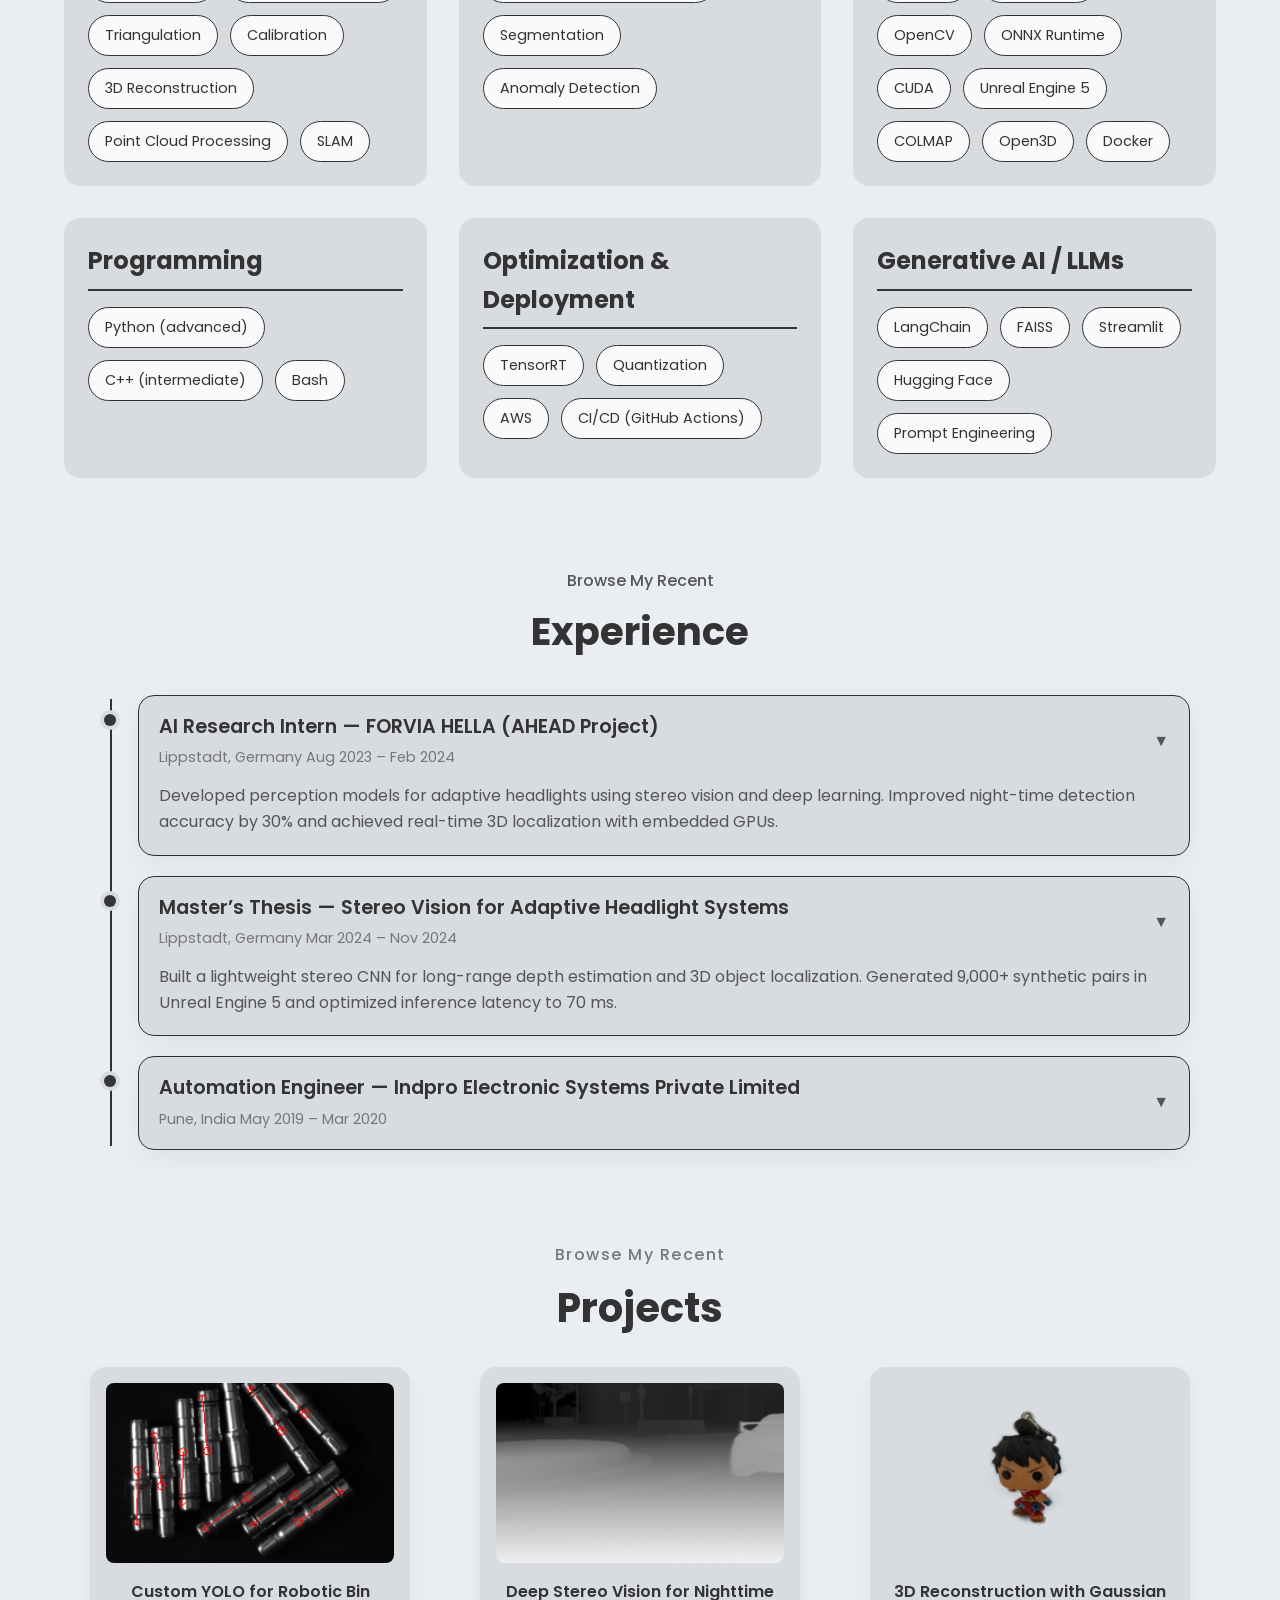
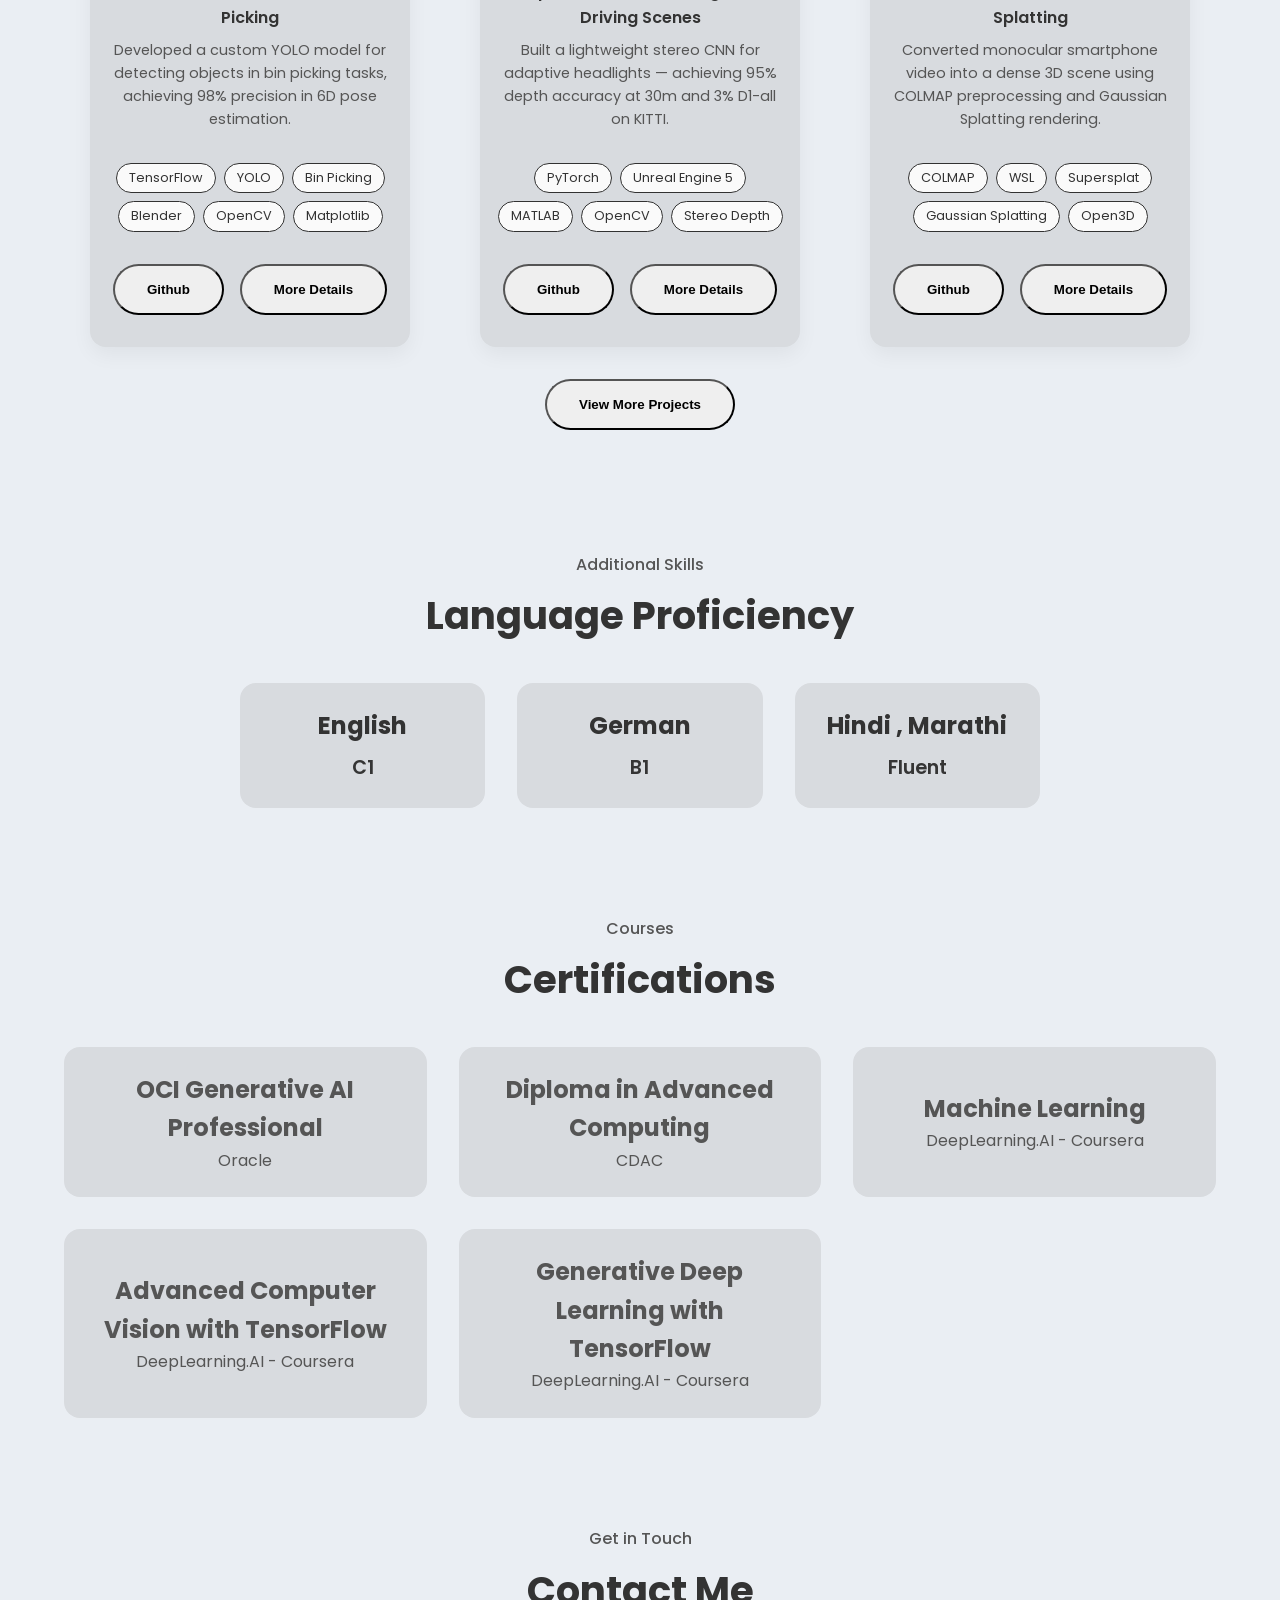
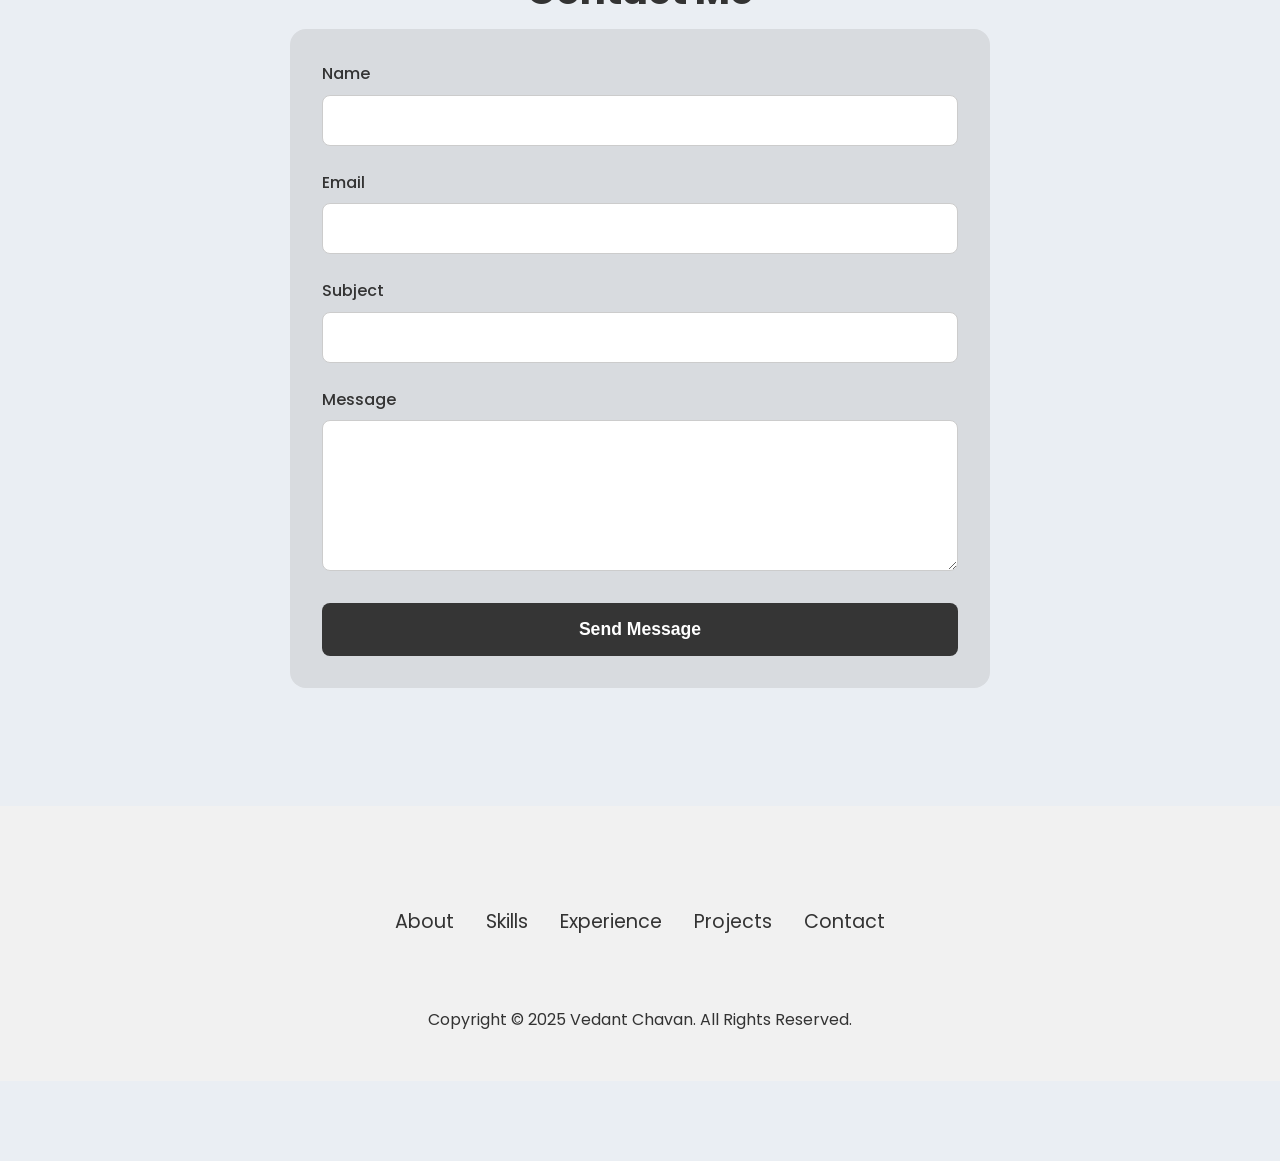
==== commit 502536b6: "Add files via upload" ====
--- a/index.html
+++ b/index.html
@@ -17,7 +17,7 @@
     /* Skills accordion fallback */
     #skills .skill-card .card-content{max-height:0;overflow:hidden;transition:max-height .4s ease,padding .3s ease;}
     #skills .skill-card.expanded .card-content{padding-top:.90rem}
-    #skills .skill-card .toggle-icon{transition:transform .1s ease;display:inline-block}
+    #skills .skill-card .toggle-icon{transition:transform .3s ease;display:inline-block}
     #skills .skill-card.expanded .toggle-icon{transform:rotate(180deg)}
   </style>
 
@@ -48,38 +48,39 @@
   <nav id="hamburger-nav">
     <div class="logo">Vedant Chavan</div>
     <div class="hamburger-menu">
-      <div class="hamburger-icon"> <span></span>
+      <div class="hamburger-icon">
         <span></span>
         <span></span>
-      </div>
-      <ul class="menu-links">
-        <li><a data-i18n="nav.about" href="#about" onclick="toggleMenu()">About</a></li>
-        <li><a data-i18n="nav.skills" href="#skills" onclick="toggleMenu()">Skills</a></li>
-        <li><a data-i18n="nav.experience" href="#experience" onclick="toggleMenu()">Experience</a></li>
-        <li><a data-i18n="nav.projects" href="#projects" onclick="toggleMenu()">Projects</a></li>
-        <li><a data-i18n="nav.contact" href="#contact" onclick="toggleMenu()">Contact</a></li>
-        <li class="lang-switch-container">
-          <label class="sr-only" for="lang-select-mobile">Language</label>
-          <select aria-label="Language" class="lang-select" id="lang-select-mobile">
+        <span></span>
+      </div>
+      <div class="menu-links">
+        <li><a href="#about">About</a></li>
+        <li><a href="#skills">Skills</a></li>
+        <li><a href="#experience">Experience</a></li>
+        <li><a href="#projects">Projects</a></li>
+        <li><a href="#contact">Contact</a></li>
+        <li>
+          <div class="theme-switch-wrapper-mobile">
+            <div id="theme-icon-mobile" class="theme-icon-container">
+              <!-- Icon will be injected by JS -->
+            </div>
+            <label class="theme-switch" for="theme-toggle-mobile">
+              <span class="sr-only">Toggle theme</span>
+              <input type="checkbox" id="theme-toggle-mobile" />
+              <div class="slider round"></div>
+            </label>
+          </div>
+        </li>
+        <li>
+          <select class="lang-select" onchange="changeLanguage(this.value)">
             <option value="en">EN</option>
             <option value="de">DE</option>
           </select>
         </li>
-        <li>
-          <div class="theme-switch-wrapper">
-            <span style="display: flex; align-items: center; gap: 0.5em; padding-left: 0;">
-              <span aria-hidden="true" class="theme-icon-container" id="theme-icon-mobile">
-              </span>
-            </span>
-            <label aria-label="Toggle theme" class="theme-switch" for="theme-toggle-mobile">
-              <input id="theme-toggle-mobile" title="Toggle theme" type="checkbox" />
-              <span class="slider round"></span>
-            </label>
-          </div>
-        </li>
-      </ul>
+      </div>
     </div>
   </nav>
+  <div id="menu-overlay" onclick="toggleMenu()"></div>
   <section id="profile">
     <div class="section__pic-container">
       <img alt="Vedant Chavan" src="./assets/Picture1.png" />
@@ -134,7 +135,9 @@
             </div> -->
       <div class="about-info">
         <p data-i18n="about.blurb">
-          I'm Vedant Sanjay Chavan – a passionate AI Engineer with expertise in Machine Learning, Deep Learning, Computer Vision, and Generative AI. With hands-on experience at HELLA GmbH &amp; Co. and a strong academic background (M.Eng. in Mechatronics and B.Tech. in Mechanical), I blend creativity with technical excellence to transform complex data into real-world solutions.
+          I'm Vedant Sanjay Chavan, an AI & Computer Vision Engineer specializing in 3D perception, deep learning, and real-time vision systems.
+I’ve worked on stereo vision and adaptive perception algorithms at FORVIA HELLA, developing lightweight CNNs and synthetic datasets for automotive AI.
+With an M.Eng. in Mechatronics and experience across machine learning, geometry, and generative AI, I focus on building intelligent systems that bridge the physical and digital worlds — from autonomous perception to industrial inspection.
         </p>
         <div class="about-stats">
           <!-- <div class="stat">
@@ -175,110 +178,74 @@
       <p class="section__text__p1">Core Expertise</p>
       <h1 id="skills-title" class="title">Main Skills</h1>
     </div>
-
-    <div class="skills-accordion" role="tablist" aria-multiselectable="false">
-      <!-- Card 1 -->
-      <article class="skill-card expanded" aria-labelledby="sc-3d">
-        <header class="card-header" role="tab" id="sc-3d">
-          <h2>3D Perception</h2>
-          <span class="toggle-icon" aria-hidden="true">▼</span>
-        </header>
-        <div class="card-content" role="tabpanel" aria-labelledby="sc-3d">
-          <div class="skill-cards">
-            <div class="skill-card-item"><h3>Stereo Vision</h3></div>
-            <div class="skill-card-item"><h3>Multi‑Sensor Fusion</h3></div>
-            <div class="skill-card-item"><h3>Triangulation</h3></div>
-            <div class="skill-card-item"><h3>Calibration</h3></div>
-            <div class="skill-card-item"><h3>3D Reconstruction</h3></div>
-            <div class="skill-card-item"><h3>Point Cloud Processing</h3></div>
-            <div class="skill-card-item"><h3>SLAM</h3></div>
-          </div>
-        </div>
-      </article>
-
-      <!-- Card 2 -->
-      <article class="skill-card" aria-labelledby="sc-dl">
-        <header class="card-header" role="tab" id="sc-dl">
-          <h2>Deep Learning</h2>
-          <span class="toggle-icon" aria-hidden="true">▼</span>
-        </header>
-        <div class="card-content" role="tabpanel" aria-labelledby="sc-dl">
-          <div class="skill-cards">
-            <div class="skill-card-item"><h3>2D/3D Detection &amp; Tracking</h3></div>
-            <div class="skill-card-item"><h3>Segmentation</h3></div>
-            <div class="skill-card-item"><h3>Anomaly Detection</h3></div>
-          </div>
-        </div>
-      </article>
-
-      <!-- Card 3 -->
-      <article class="skill-card" aria-labelledby="sc-fw">
-        <header class="card-header" role="tab" id="sc-fw">
-          <h2>Frameworks &amp; Tools</h2>
-          <span class="toggle-icon" aria-hidden="true">▼</span>
-        </header>
-        <div class="card-content" role="tabpanel" aria-labelledby="sc-fw">
-          <div class="skill-cards">
-            <div class="skill-card-item"><h3>PyTorch</h3></div>
-            <div class="skill-card-item"><h3>TensorFlow</h3></div>
-            <div class="skill-card-item"><h3>OpenCV</h3></div>
-            <div class="skill-card-item"><h3>ONNX Runtime</h3></div>
-            <div class="skill-card-item"><h3>CUDA</h3></div>
-            <div class="skill-card-item"><h3>Unreal Engine 5</h3></div>
-            <div class="skill-card-item"><h3>COLMAP</h3></div>
-            <div class="skill-card-item"><h3>Open3D</h3></div>
-            <div class="skill-card-item"><h3>Docker</h3></div>
-          </div>
-        </div>
-      </article>
-
-      <!-- Card 4 -->
-      <article class="skill-card" aria-labelledby="sc-prog">
-        <header class="card-header" role="tab" id="sc-prog">
-          <h2>Programming</h2>
-          <span class="toggle-icon" aria-hidden="true">▼</span>
-        </header>
-        <div class="card-content" role="tabpanel" aria-labelledby="sc-prog">
-          <div class="skill-cards">
-            <div class="skill-card-item"><h3>Python (advanced)</h3></div>
-            <div class="skill-card-item"><h3>C++ (intermediate)</h3></div>
-            <div class="skill-card-item"><h3>Bash</h3></div>
-          </div>
-        </div>
-      </article>
-
-      <!-- Card 5 -->
-      <article class="skill-card" aria-labelledby="sc-deploy">
-        <header class="card-header" role="tab" id="sc-deploy">
-          <h2>Optimization &amp; Deployment</h2>
-          <span class="toggle-icon" aria-hidden="true">▼</span>
-        </header>
-        <div class="card-content" role="tabpanel" aria-labelledby="sc-deploy">
-          <div class="skill-cards">
-            <div class="skill-card-item"><h3>TensorRT</h3></div>
-            <div class="skill-card-item"><h3>Quantization</h3></div>
-            <div class="skill-card-item"><h3>AWS</h3></div>
-            <div class="skill-card-item"><h3>CI/CD (GitHub Actions)</h3></div>
-          </div>
-        </div>
-      </article>
-
-      <!-- Card 6 -->
-      <article class="skill-card" aria-labelledby="sc-llm">
-        <header class="card-header" role="tab" id="sc-llm">
-          <h2>Generative AI / LLMs</h2>
-          <span class="toggle-icon" aria-hidden="true">▼</span>
-        </header>
-        <div class="card-content" role="tabpanel" aria-labelledby="sc-llm">
-          <div class="skill-cards">
-            <div class="skill-card-item"><h3>LangChain</h3></div>
-            <div class="skill-card-item"><h3>FAISS</h3></div>
-            <div class="skill-card-item"><h3>Streamlit</h3></div>
-            <div class="skill-card-item"><h3>Hugging Face</h3></div>
-            <div class="skill-card-item"><h3>Prompt Engineering</h3></div>
-          </div>
-        </div>
-      </article>
+    <div class="skills-grid">
+      <!-- Category: 3D Perception -->
+      <div class="skill-category-card">
+        <h3>3D Perception</h3>
+        <div class="skill-items">
+          <span>Stereo Vision</span>
+          <span>Multi‑Sensor Fusion</span>
+          <span>Triangulation</span>
+          <span>Calibration</span>
+          <span>3D Reconstruction</span>
+          <span>Point Cloud Processing</span>
+          <span>SLAM</span>
+        </div>
+      </div>
+      <!-- Category: Deep Learning -->
+      <div class="skill-category-card">
+        <h3>Deep Learning</h3>
+        <div class="skill-items">
+          <span>2D/3D Detection &amp; Tracking</span>
+          <span>Segmentation</span>
+          <span>Anomaly Detection</span>
+        </div>
+      </div>
+      <!-- Category: Frameworks & Tools -->
+      <div class="skill-category-card">
+        <h3>Frameworks &amp; Tools</h3>
+        <div class="skill-items">
+          <span>PyTorch</span>
+          <span>TensorFlow</span>
+          <span>OpenCV</span>
+          <span>ONNX Runtime</span>
+          <span>CUDA</span>
+          <span>Unreal Engine 5</span>
+          <span>COLMAP</span>
+          <span>Open3D</span>
+          <span>Docker</span>
+        </div>
+      </div>
+      <!-- Category: Programming -->
+      <div class="skill-category-card">
+        <h3>Programming</h3>
+        <div class="skill-items">
+          <span>Python (advanced)</span>
+          <span>C++ (intermediate)</span>
+          <span>Bash</span>
+        </div>
+      </div>
+      <!-- Category: Optimization & Deployment -->
+      <div class="skill-category-card">
+        <h3>Optimization &amp; Deployment</h3>
+        <div class="skill-items">
+          <span>TensorRT</span>
+          <span>Quantization</span>
+          <span>AWS</span>
+          <span>CI/CD (GitHub Actions)</span>
+        </div>
+      </div>
+      <!-- Category: Generative AI / LLMs -->
+      <div class="skill-category-card">
+        <h3>Generative AI / LLMs</h3>
+        <div class="skill-items">
+          <span>LangChain</span>
+          <span>FAISS</span>
+          <span>Streamlit</span>
+          <span>Hugging Face</span>
+          <span>Prompt Engineering</span>
+        </div>
+      </div>
     </div>
   </section>
 
@@ -298,29 +265,54 @@
           <span class="exp-dot" aria-hidden="true"></span>
           <div class="exp-summary-main">
             <div class="exp-company-role">
-              <h3 class="exp-company">HELLA GmbH &amp; Co. KGaA (FORVIA HELLA)</h3>
-              <div class="exp-badges">
-                <span class="exp-badge">AI Research Intern</span>
-              </div>
+              <h3 class="exp-company">AI Research Intern — FORVIA HELLA (AHEAD Project)</h3>
             </div>
             <div class="exp-meta">
               <span class="exp-location">Lippstadt, Germany</span>
               <span class="exp-date">Aug 2023 – Feb 2024</span>
-              <span class="exp-caret" aria-hidden="true">▼</span>
             </div>
+            <p class="exp-summary-short">
+              Developed perception models for adaptive headlights using stereo vision and deep learning. Improved night-time detection accuracy by 30% and achieved real-time 3D localization with embedded GPUs.
+            </p>
+            <span class="exp-caret" aria-hidden="true">▼</span>
           </div>
         </summary>
         <div class="exp-content">
-          <ul class="experience-details">
-            <li>Worked on the AHEAD (Adaptive Headlights for Enhanced Environment Perception) project to improve night-time perception for automated driving.</li>
-            <li>Adapted and fine-tuned YOLOv8 for glare-robust headlight perception, achieving +30% mAP improvement under adverse illumination.</li>
-            <li>Built a modular multi-task perception pipeline combining detection, segmentation, tracking, and depth estimation for holistic night-time scene understanding.</li>
-            <li>Experimented with ORB/SIFT and integrated Deep SORT for multi-object tracking, improving temporal consistency and ID retention.</li>
-            <li>Conducted robustness/uncertainty analysis under sensor noise, weather variation, and motion blur.</li>
-            <li>Developed multi-camera calibration and QA tools ensuring accurate intrinsic/extrinsic alignment.</li>
-            <li>Collaborated with optics, software, and embedded teams to validate perception components in prototype tests.</li>
-          </ul>
-          <p class="tech-stack">Tech: YOLOv8, PyTorch, OpenCV, ONNX Runtime, DeepSORT, Stereo Calibration, Homography, Triangulation, Python</p>
+          <div class="slideshow-container" data-slideshow-id="internship">
+            <div class="slideshow-inner">
+              <div class="slide active"><img src="./assets/internship/object dtection with yolo.jpg" alt="Object Detection with YOLO"></div>
+              <div class="slide"><img src="./assets/internship/feature matching.png" alt="Feature Matching"></div>
+              <div class="slide"><img src="./assets/internship/lane segmentation.jpg" alt="Lane Segmentation"></div>
+              <div class="slide"><img src="./assets/internship/object matching and tracking.png" alt="Object Matching and Tracking"></div>
+              <div class="slide"><img src="./assets/internship/road trajectory.png" alt="Road Trajectory"></div>
+            </div>
+            <button class="prev" aria-label="Previous image">❮</button>
+            <button class="next" aria-label="Next image">❯</button>
+          </div>
+          <div class="exp-detail-block">
+            <h4>Goal</h4>
+            <p>Improve night-time perception for adaptive headlights by enabling reliable object detection and lane understanding under glare, rain, and low-illumination conditions.</p>
+          </div>
+          <div class="exp-detail-block">
+            <h4>Approach</h4>
+            <ul class="experience-details">
+              <li>Adapted and fine-tuned YOLOv8 for glare-robust detection using extensive augmentation and hyper-parameter tuning.</li>
+              <li>Designed a modular perception pipeline combining detection, segmentation, and multi-object tracking (DeepSORT + OpenCV).</li>
+              <li>Implemented stereo triangulation and calibration to obtain real-world 3-D localization and lane geometry.</li>
+              <li>Performed robustness and uncertainty analyses for varying lighting, motion blur, and sensor noise.</li>
+              <li>Collaborated with optics and embedded teams to validate models in prototype headlight systems.</li>
+            </ul>
+          </div>
+          <div class="exp-detail-block">
+            <h4>Results</h4>
+            <ul class="experience-details">
+              <li>Improved low-light detection mAP by ≈ 30 % compared to baseline.</li>
+              <li>Achieved highly stable 3-D localization validated against laser ground truth.</li>
+              <li>Enabled real-time inference through Dockerized GPU pipelines for reproducible testing.</li>
+            </ul>
+          </div>
+          <p class="exp-impact">This work was presented to the R&D and perception teams at HELLA and influenced ongoing ADAS prototype development.</p>
+          <p class="tech-stack"><strong>Tech Stack:</strong> Python · PyTorch · OpenCV · YOLOv8 · DeepSORT · ONNX Runtime · Docker · Stereo Calibration · Triangulation</p>
         </div>
       </details>
     </li>
@@ -332,28 +324,54 @@
           <span class="exp-dot" aria-hidden="true"></span>
           <div class="exp-summary-main">
             <div class="exp-company-role">
-              <h3 class="exp-company">HELLA GmbH &amp; Co. KGaA (FORVIA HELLA)</h3>
-              <div class="exp-badges">
-                <span class="exp-badge">Master’s Thesis Researcher</span>
-              </div>
+              <h3 class="exp-company">Master’s Thesis — Stereo Vision for Adaptive Headlight Systems</h3>
             </div>
             <div class="exp-meta">
               <span class="exp-location">Lippstadt, Germany</span>
               <span class="exp-date">Mar 2024 – Nov 2024</span>
-              <span class="exp-caret" aria-hidden="true">▼</span>
             </div>
+             <p class="exp-summary-short">
+              Built a lightweight stereo CNN for long-range depth estimation and 3D object localization. Generated 9,000+ synthetic pairs in Unreal Engine 5 and optimized inference latency to 70 ms.
+            </p>
+            <span class="exp-caret" aria-hidden="true">▼</span>
           </div>
         </summary>
         <div class="exp-content">
-          <ul class="experience-details">
-            <li>Developed a lightweight stereo CNN for dense depth estimation and 3-D object localization, achieving ≈ 3% D1-all error against KITTI + laser ground truth.</li>
-            <li>Generated a synthetic stereo dataset (~9,000 pairs) in Unreal Engine 5 with calibrated intrinsics and low-light scenes.</li>
-            <li>Applied domain randomization (weather, glare, motion blur) and fine-tuned on limited real data, reducing domain gap by ≈ 18% in disparity MAE.</li>
-            <li>Built a full perception pipeline covering training, stereo calibration, QA benchmarking, and uncertainty calibration.</li>
-            <li>Exported and validated ONNX on in-vehicle GPU hardware (&lt; 70 ms latency) with embedded & optics teams.</li>
-            <li>Authored internal technical reports enabling uncertainty-aware perception for adaptive lighting.</li>
-          </ul>
-          <p class="tech-stack">Tech: YOLOv8, PyTorch (Stereo CNN, Cost-Volume Fusion), Unreal Engine 5, OpenCV, NumPy, Docker, ONNX Runtime</p>
+          <div class="slideshow-container" data-slideshow-id="thesis">
+            <div class="slideshow-inner">
+                <div class="slide active"><img src="./assets/thesis/model architecture.png" alt="Model Architecture"></div>
+                <div class="slide"><img src="./assets/thesis/Ego vehicle.jpg" alt="Ego Vehicle"></div>
+                <div class="slide"><img src="./assets/thesis/kitti disparity prediction.png" alt="KITTI Disparity Prediction"></div>
+                <div class="slide"><img src="./assets/thesis/predicted depth map.jpg" alt="Predicted Depth Map"></div>
+                <div class="slide"><img src="./assets/thesis/predicted depth of objects.jpg" alt="Predicted Depth of Objects"></div>
+            </div>
+            <button class="prev" aria-label="Previous image">❮</button>
+            <button class="next" aria-label="Next image">❯</button>
+          </div>
+          <div class="exp-detail-block">
+            <h4>Goal</h4>
+            <p>Develop a lightweight deep-learning model for dense depth estimation and 3-D object localization in adaptive headlight control.</p>
+          </div>
+          <div class="exp-detail-block">
+            <h4>Approach</h4>
+            <ul class="experience-details">
+              <li>Designed a stereo CNN (autoencoder + cost-volume fusion) for real-time depth perception.</li>
+              <li>Generated ≈ 9,000 synthetic stereo pairs in Unreal Engine 5 with calibrated intrinsics to simulate weather, glare, and reflections.</li>
+              <li>Applied domain randomization and fine-tuned on real test data to minimize the sim-to-real gap.</li>
+              <li>Combined depth maps with YOLO detections for object localization and trajectory estimation.</li>
+              <li>Exported optimized ONNX models to embedded GPUs and validated inference performance jointly with hardware and optics teams.</li>
+            </ul>
+          </div>
+          <div class="exp-detail-block">
+            <h4>Results</h4>
+            <ul class="experience-details">
+              <li>Achieved 3% D1-all error on KITTI benchmark and ≈ 95% depth accuracy at 30m on real data.</li>
+              <li>Reduced inference latency from 120 → 70 ms through ONNX Runtime optimization.</li>
+              <li>Delivered complete calibration, benchmarking, and uncertainty documentation adopted by HELLA’s internal R&D teams.</li>
+            </ul>
+          </div>
+          <p class="exp-impact">This work was presented to the R&D and perception teams at HELLA and influenced ongoing ADAS prototype development.</p>
+          <p class="tech-stack"><strong>Tech Stack:</strong> PyTorch · YOLOv8 · Unreal Engine 5 · OpenCV · CUDA · ONNX Runtime · Docker · Calibration QA · Synthetic Data Generation</p>
         </div>
       </details>
     </li>
@@ -365,16 +383,13 @@
           <span class="exp-dot" aria-hidden="true"></span>
           <div class="exp-summary-main">
             <div class="exp-company-role">
-              <h3 class="exp-company">Indpro Electronic Systems Private Limited</h3>
-              <div class="exp-badges">
-                <span class="exp-badge">Automation Engineer</span>
-              </div>
+              <h3 class="exp-company">Automation Engineer — Indpro Electronic Systems Private Limited</h3>
             </div>
             <div class="exp-meta">
               <span class="exp-location">Pune, India</span>
               <span class="exp-date">May 2019 – Mar 2020</span>
-              <span class="exp-caret" aria-hidden="true">▼</span>
             </div>
+            <span class="exp-caret" aria-hidden="true">▼</span>
           </div>
         </summary>
         <div class="exp-content">
@@ -401,16 +416,22 @@
           <img alt="Project 3" class="project-img" src="./assets/binpicking.png" />
         </div>
         <h2 class="project-title" data-i18n="projects.p1.title">Custom YOLO for Robotic Bin Picking</h2>
-        <p class="project-info" data-i18n="projects.p1.info">Developed a custom YOLO model for detecting objects in bin picking tasks, achieving 95% precision in orientation detection.</p>
-        <div class="project-skills"><span class="skill-chip">TensorFlow</span><span class="skill-chip">YOLO</span><span class="skill-chip">Bin Picking</span><span class="skill-chip">Blender</span>
-          <span class="skill-chip">OpenCV</span><span class="skill-chip">Matplotlib</span>
+        <p class="project-info" data-i18n="projects.p1.info">Developed a custom YOLO model for detecting objects in bin picking tasks, achieving 98% precision in 6D pose estimation.</p>
+        <div class="project-skills">
+          <span class="skill-chip">TensorFlow</span>
+          <span class="skill-chip">YOLO</span>
+          <span class="skill-chip">Bin Picking</span>
+          <span class="skill-chip">Blender</span>
+          <span class="skill-chip">OpenCV</span>
+          <span class="skill-chip">Matplotlib</span>
         </div>
         <!-- More Details -->
         <div class="project-details hidden" id="project3-details">
           <ul>
-            <li data-i18n="projects.p1.d1">Developed TensorFlow-based YOLO model for precise object detection &amp; orientation estimation.</li>
-            <li data-i18n="projects.p1.d2">Trained the model using synthetic (Blender) &amp; real-world datasets, achieving 98% precision.</li>
-            <li data-i18n="projects.p1.d3">Optimized the model to enhance AI performance under industrial conditions, ensuring reliable automation.</li>
+            <li>Developed a YOLO-based 6D pose estimation model in TensorFlow for precise object detection and orientation prediction in bin-picking tasks.</li>
+            <li>Generated and annotated hybrid datasets using Blender (synthetic) and real camera images to improve robustness under varying lighting and occlusion.</li>
+            <li>Integrated the perception system with an ABB YuMi cobot for automated pick-and-place; achieved 98% grasp success rate in real industrial tests.</li>
+            <li>Optimized inference speed and detection stability for edge deployment, ensuring reliable operation in dynamic environments.</li>
           </ul>
         </div>
         <div class="btn-container">
@@ -425,16 +446,20 @@
           <img alt="Project 2" class="project-img" src="./assets/depth.png" />
         </div>
         <h2 class="project-title" data-i18n="projects.p2.title">Deep Stereo Vision for Nighttime Driving Scenes</h2>
-        <p class="project-info" data-i18n="projects.p2.info">Designed a CNN-based depth estimation model using PyTorch, achieving 95% accuracy in low-light scenarios.</p>
-        <div class="project-skills"><span class="skill-chip">PyTorch</span><span class="skill-chip">Unreal Engine 5</span>
-          <span class="skill-chip">MATLAB</span><span class="skill-chip">OpenCV</span><span class="skill-chip">Stereo Depth</span>
+        <p class="project-info" data-i18n="projects.p2.info">Built a lightweight stereo CNN for adaptive headlights — achieving 95% depth accuracy at 30m and 3% D1-all on KITTI.</p>
+        <div class="project-skills">
+          <span class="skill-chip">PyTorch</span>
+          <span class="skill-chip">Unreal Engine 5</span>
+          <span class="skill-chip">MATLAB</span>
+          <span class="skill-chip">OpenCV</span>
+          <span class="skill-chip">Stereo Depth</span>
         </div>
         <!-- More Details -->
         <div class="project-details hidden" id="project2-details">
           <ul>
-            <li data-i18n="projects.p2.d1">Designed a CNN-based depth estimation model using PyTorch, for low-light scenarios.</li>
-            <li data-i18n="projects.p2.d2">Generated synthetic training datasets using Unreal Engine 5, improving model generalization.</li>
-            <li data-i18n="projects.p2.d3">Achieved 95% accuracy in depth estimation, outperforming conventional automotive AI methods</li>
+            <li>Developed a lightweight stereo CNN in PyTorch for real-time depth estimation in low-light automotive environments.</li>
+            <li>Generated 9,000+ synthetic stereo pairs in Unreal Engine 5 simulating illumination, reflection, and weather variations to enhance generalization.</li>
+            <li>Achieved 3% D1-all error on KITTI and 95% real-world depth accuracy at 30m; optimized inference latency from 120 → 70ms via ONNX Runtime.</li>
           </ul>
         </div>
         <div class="btn-container">
@@ -448,7 +473,12 @@
         </div>
         <h2 class="project-title" data-i18n="projects.p3.title">3D Reconstruction with Gaussian Splatting</h2>
         <p class="project-info" data-i18n="projects.p3.info">Converted monocular smartphone video into a dense 3D scene using COLMAP preprocessing and Gaussian Splatting rendering.</p>
-        <div class="project-skills"><span class="skill-chip">COLMAP</span><span class="skill-chip">WSL</span><span class="skill-chip">Supersplat</span><span class="skill-chip">Gaussian Splatting</span><span class="skill-chip">Open3D</span>
+        <div class="project-skills">
+          <span class="skill-chip">COLMAP</span>
+          <span class="skill-chip">WSL</span>
+          <span class="skill-chip">Supersplat</span>
+          <span class="skill-chip">Gaussian Splatting</span>
+          <span class="skill-chip">Open3D</span>
         </div>
         <!-- More Details -->
         <div class="project-details hidden" id="project3.8-details">
@@ -476,7 +506,14 @@
         </div>
         <h2 class="project-title" data-i18n="projects.p4.title">Object Instance segmentation with FastAPI and AWS</h2>
         <p class="project-info" data-i18n="projects.p4.info">YOLOv11 instance segmentation deployed via FastAPI, containerized with Docker on AWS EC2/ECR, and automated using GitHub Actions CI/CD.</p>
-        <div class="project-skills"><span class="skill-chip">YOLO</span><span class="skill-chip">AWS</span><span class="skill-chip">Docker</span><span class="skill-chip">CI/CD</span><span class="skill-chip">FastAPI</span><span class="skill-chip">Segmentation</span></div>
+        <div class="project-skills">
+          <span class="skill-chip">YOLO</span>
+          <span class="skill-chip">AWS</span>
+          <span class="skill-chip">Docker</span>
+          <span class="skill-chip">CI/CD</span>
+          <span class="skill-chip">FastAPI</span>
+          <span class="skill-chip">Segmentation</span>
+        </div>
         <!-- More Details -->
         <div class="project-details hidden" id="project25-details">
           <ul>
@@ -505,10 +542,14 @@
         <div class="project-img-container">
           <img alt="Project 3.5" class="project-img" src="./assets/result_007.png" />
         </div>
-        <h2 class="project-title" data-i18n="projects.p5.title">PaDiM-based Anomaly Detection</h2>
+        <h2 class="project-title" data-i18n="projects.p5.title">Anomaly Detection for PCB Inspection</h2>
         <p class="project-info" data-i18n="projects.p5.info">Built a lightweight visual anomaly detection system using PaDiM and ONNX for industrial defect detection.</p>
-        <div class="project-skills"><span class="skill-chip">ONNX Runtime</span><span class="skill-chip">Anomaly Detection</span><span class="skill-chip">ONNX</span>
-          <span class="skill-chip">Matplotlib</span><span class="skill-chip">MobileNetV3</span>
+        <div class="project-skills">
+          <span class="skill-chip">ONNX Runtime</span>
+          <span class="skill-chip">Anomaly Detection</span>
+          <span class="skill-chip">ONNX</span>
+          <span class="skill-chip">Matplotlib</span>
+          <span class="skill-chip">MobileNetV3</span>
         </div>
         <!-- More Details -->
         <div class="project-details hidden" id="project35-details">
@@ -531,7 +572,10 @@
         </div>
         <h2 class="project-title" data-i18n="projects.p6.title">U-Net for Biological Image Segmentation</h2>
         <p class="project-info" data-i18n="projects.p6.info">Trained a U-Net model on fluorescence microscopy images to segment nuclei structures with high accuracy.</p>
-        <div class="project-skills"><span class="skill-chip">Colab</span><span class="skill-chip">PyTorch</span><span class="skill-chip">Segmentation</span>
+        <div class="project-skills">
+          <span class="skill-chip">Colab</span>
+          <span class="skill-chip">PyTorch</span>
+          <span class="skill-chip">Segmentation</span>
           <span class="skill-chip">Matplotlib</span>
         </div>
         <!-- More Details -->
@@ -556,7 +600,11 @@
         </div>
         <h2 class="project-title" data-i18n="projects.p7.title">Conversational AI Chatbot with RAG &amp; LLM Fine-Tuning</h2>
         <p class="project-info" data-i18n="projects.p7.info">Developed a GPT-based conversational AI assistant, integrated FAISS vector search, and deployed using Docker &amp; Hugging Face Spaces.</p>
-        <div class="project-skills"><span class="skill-chip">Hugging Face / Transformers</span><span class="skill-chip">FAISS</span><span class="skill-chip">RAG</span></div>
+        <div class="project-skills">
+          <span class="skill-chip">Hugging Face / Transformers</span>
+          <span class="skill-chip">FAISS</span>
+          <span class="skill-chip">RAG</span>
+        </div>
         <div class="btn-container">
           <button class="btn project-btn" data-i18n="buttons.github" onclick="window.open('https://huggingface.co/spaces/vedantchavan097/AI-chatbot/tree/main', '_blank', 'noopener,noreferrer')">
             Github
@@ -572,7 +620,11 @@
         </div>
         <h2 class="project-title" data-i18n="projects.p8.title">GaugeVision</h2>
         <p class="project-info" data-i18n="projects.p8.info">The goal is to simplify gauge monitoring and tagging by using YOLOv11 pose model and QR detector.</p>
-        <div class="project-skills"><span class="skill-chip">YOLOv11</span><span class="skill-chip">OpenCV</span><span class="skill-chip">RoboFlow</span></div>
+        <div class="project-skills">
+          <span class="skill-chip">YOLOv11</span>
+          <span class="skill-chip">OpenCV</span>
+          <span class="skill-chip">RoboFlow</span>
+        </div>
         <!-- More Details -->
         <div class="project-details hidden" id="project0-details">
           <ul>
@@ -592,7 +644,11 @@
         </div>
         <h2 class="project-title" data-i18n="projects.p9.title">Edge Detector GUI (Qt + OpenCV + C++)</h2>
         <p class="project-info" data-i18n="projects.p9.info">Built an interactive desktop app using Qt and OpenCV for visualizing Sobel and Canny edge detection with real-time threshold sliders.</p>
-        <div class="project-skills"><span class="skill-chip">OpenCV</span><span class="skill-chip">QT</span><span class="skill-chip">C++</span></div>
+        <div class="project-skills">
+          <span class="skill-chip">OpenCV</span>
+          <span class="skill-chip">QT</span>
+          <span class="skill-chip">C++</span>
+        </div>
         <!-- More Details -->
         <div class="project-details hidden" id="project-edge-details">
           <ul>
@@ -614,8 +670,10 @@
         </div>
         <h2 class="project-title" data-i18n="projects.p10.title">BLIP-1 Optimization for Efficient Image Captioning</h2>
         <p class="project-info" data-i18n="projects.p10.info">Optimized BLIP-1 image-captioning on CPU via dynamic quantization and pruning, achieving 1.42× speedup with no accuracy loss.</p>
-        <div class="project-skills"></div>
-        <div class="project-skills"><span class="skill-chip">Quantization</span><span class="skill-chip"> L1 pruning</span></div>
+        <div class="project-skills">
+          <span class="skill-chip">Quantization</span>
+          <span class="skill-chip"> L1 pruning</span>
+        </div>
         <div class="project-details hidden" id="project4-details">
           <ul>
             <li data-i18n="projects.p10.d1">Baseline BLIP-1 CPU inference in 0.69 s for correct captions.</li>
@@ -639,7 +697,12 @@
         </div>
         <h2 class="project-title" data-i18n="projects.p11.title">Stereo Point Cloud Reconstruction</h2>
         <p class="project-info" data-i18n="projects.p11.info">Built a stereo vision pipeline for 3D point cloud reconstruction, achieving dense 3D models using SGBM and filtering.</p>
-        <div class="project-skills"><span class="skill-chip">OpenCV</span><span class="skill-chip">3D Vision</span><span class="skill-chip">Stereo Matching</span><span class="skill-chip">Calibration</span></div>
+        <div class="project-skills">
+          <span class="skill-chip">OpenCV</span>
+          <span class="skill-chip">3D Vision</span>
+          <span class="skill-chip">Stereo Matching</span>
+          <span class="skill-chip">Calibration</span>
+        </div>
         <!-- More Details -->
         <div class="project-details hidden" id="project5-details">
           <ul>
@@ -662,7 +725,11 @@
         </div>
         <h2 class="project-title" data-i18n="projects.p12.title">Defect Detection in Prints Using U-Net</h2>
         <p class="project-info" data-i18n="projects.p12.info">Implemented a U-Net model for defect detection, achieving 95% precision and reducing manual inspection time by 50%.</p>
-        <div class="project-skills"><span class="skill-chip">Defect injection</span><span class="skill-chip">scikit-image</span><span class="skill-chip">Augmentation</span></div>
+        <div class="project-skills">
+          <span class="skill-chip">Defect injection</span>
+          <span class="skill-chip">scikit-image</span>
+          <span class="skill-chip">Augmentation</span>
+        </div>
         <!-- More Details -->
         <div class="project-details hidden" id="project6-details">
           <ul>
@@ -684,8 +751,11 @@
         </div>
         <h2 class="project-title" data-i18n="projects.p13.title">Predictive Maintenance Using XGBoost</h2>
         <p class="project-info" data-i18n="projects.p13.info">Built a predictive maintenance model using XGBoost, achieving high accuracy in failure prediction for industrial systems.</p>
-        <div class="project-skills"><span class="skill-chip">XGBoost</span></div>
-        <div class="project-skills"><span class="skill-chip">XGBoost</span><span class="skill-chip">Python</span><span class="skill-chip">Data filtering</span></div>
+        <div class="project-skills">
+          <span class="skill-chip">XGBoost</span>
+          <span class="skill-chip">Python</span>
+          <span class="skill-chip">Data filtering</span>
+        </div>
         <!-- More Details -->
         <div class="project-details hidden" id="project7-details">
           <ul>
@@ -707,8 +777,12 @@
         </div>
         <h2 class="project-title" data-i18n="projects.p14.title">Reinforcement Learning for RRR Robot</h2>
         <p class="project-info" data-i18n="projects.p14.info">Implemented a RL model for end effector path planning, optimizing robot arm trajectories in a 3D environment.</p>
-        <div class="project-skills"><span class="skill-chip">Reinforcement Learning</span></div>
-        <div class="project-skills"><span class="skill-chip">MATLAB</span><span class="skill-chip">Python</span><span class="skill-chip">Kinematics</span></div>
+        <div class="project-skills">
+          <span class="skill-chip">Reinforcement Learning</span>
+          <span class="skill-chip">MATLAB</span>
+          <span class="skill-chip">Python</span>
+          <span class="skill-chip">Kinematics</span>
+        </div>
 
         <!-- More Details -->
         <div class="project-details hidden" id="project8-details">
@@ -732,7 +806,11 @@
         </div>
         <h2 class="project-title" data-i18n="projects.p15.title">ECG Signal Classification with AI</h2>
         <p class="project-info" data-i18n="projects.p15.info">Developed a deep learning model for classifying ECG signals, achieving 99% accuracy in detecting cardiac anomalies.</p>
-        <div class="project-skills"><span class="skill-chip">ECG / Biosignals</span><span class="skill-chip">MATLAB</span><span class="skill-chip">Signal Processing</span></div>
+        <div class="project-skills">
+          <span class="skill-chip">ECG / Biosignals</span>
+          <span class="skill-chip">MATLAB</span>
+          <span class="skill-chip">Signal Processing</span>
+        </div>
         <!-- More Details -->
         <div class="project-details hidden" id="project9-details">
           <ul>
@@ -788,34 +866,36 @@
       <h1 class="title">Certifications</h1>
     </div>
     <div class="certifications-grid">
-      <!-- CDAC Certification -->
-      <a class="certification-link" href="assets/cdac.pdf" target="_blank">
+      <a class="certification-link" href="https://catalog-education.oracle.com/ords/certview/sharebadge?id=457089C76BBE01A5FFC772B39ACB8578B553FBCD0130E3EE89ED453EEC082A3C" target="_blank" rel="noopener noreferrer">
+        <div class="certification-card">
+          <h2>OCI Generative AI Professional</h2>
+          <p class="institute">Oracle</p>
+        </div>
       </a>
-      <!--  Certification -->
-      <a class="certification-link" href="assets/GDLT.pdf" target="_blank">
+      <a class="certification-link" href="assets/cdac.pdf" target="_blank" rel="noopener noreferrer">
+        <div class="certification-card">
+          <h2>Diploma in Advanced Computing</h2>
+          <p class="institute">CDAC</p>
+        </div>
       </a>
-      <!--  Certification -->
-      <a class="certification-link" href="assets/ACVT.pdf" target="_blank">
+      <a class="certification-link" href="assets/ML.pdf" target="_blank" rel="noopener noreferrer">
+        <div class="certification-card">
+          <h2>Machine Learning</h2>
+          <p class="institute">DeepLearning.AI - Coursera</p>
+        </div>
       </a>
-      <!-- Machine Learning Specialization Certification -->
-      <a class="certification-link" href="assets/ML.pdf" target="_blank">
+      <a class="certification-link" href="assets/ACVT.pdf" target="_blank" rel="noopener noreferrer">
+        <div class="certification-card">
+          <h2>Advanced Computer Vision with TensorFlow</h2>
+          <p class="institute">DeepLearning.AI - Coursera</p>
+        </div>
       </a>
-      <div class="certification-card">
-        <h2>Diploma in Advanced Computing</h2>
-        <p class="institute">CDAC</p>
-      </div>
-      <div class="certification-card">
-        <h2>Machine Learning</h2>
-        <p class="institute">DeepLearning.AI - Coursera</p>
-      </div>
-      <div class="certification-card">
-        <h2>Advanced Computer Vision with TensorFlow</h2>
-        <p class="institute">DeepLearning.AI - Coursera</p>
-      </div>
-      <div class="certification-card">
-        <h2>Generative Deep Learning with TensorFlow</h2>
-        <p class="institute">DeepLearning.AI - Coursera</p>
-      </div>
+      <a class="certification-link" href="assets/GDLT.pdf" target="_blank" rel="noopener noreferrer">
+        <div class="certification-card">
+          <h2>Generative Deep Learning with TensorFlow</h2>
+          <p class="institute">DeepLearning.AI - Coursera</p>
+        </div>
+      </a>
     </div>
   </section>
   <!-- Contact Section -->
@@ -867,105 +947,6 @@
   </footer>
   <script src="script.js"></script>
 
-<script>
-  document.addEventListener('DOMContentLoaded', function () {
-    var expCards = document.querySelectorAll('.exp-collapsible');
-    expCards.forEach(function(card) {
-      var btn = card.querySelector('.exp-toggle');
-      var content = card.querySelector('.exp-content');
-      if (!btn || !content) return;
-
-      // collapsed by default
-      content.style.maxHeight = '0px';
-      btn.setAttribute('aria-expanded', 'false');
-      content.setAttribute('aria-hidden', 'true');
-
-      btn.addEventListener('click', function() {
-        var isOpen = card.classList.contains('expanded');
-
-        // close others
-        expCards.forEach(function(other) {
-          if (other !== card && other.classList.contains('expanded')) {
-            other.classList.remove('expanded');
-            var oc = other.querySelector('.exp-content');
-            var ob = other.querySelector('.exp-toggle');
-            if (oc) { oc.style.maxHeight = null; oc.setAttribute('aria-hidden', 'true'); }
-            if (ob) ob.setAttribute('aria-expanded', 'false');
-          }
-        });
-
-        if (isOpen) {
-          card.classList.remove('expanded');
-          content.style.maxHeight = null;
-          content.setAttribute('aria-hidden', 'true');
-          btn.setAttribute('aria-expanded', 'false');
-        } else {
-          card.classList.add('expanded');
-          content.style.maxHeight = content.scrollHeight + 'px';
-          content.setAttribute('aria-hidden', 'false');
-          btn.setAttribute('aria-expanded', 'true');
-        }
-      });
-    });
-  });
-</script>
-
-
-  <script>
-    // Skills Accordion (robust, independent of external JS)
-    document.addEventListener('DOMContentLoaded', function () {
-      var skillCards = document.querySelectorAll('#skills .skill-card');
-      skillCards.forEach(function(card){
-        var header = card.querySelector('.card-header');
-        var content = card.querySelector('.card-content');
-        var icon = card.querySelector('.toggle-icon');
-        if (!header || !content) return;
-
-        // Start collapsed unless card has .expanded
-        if (!card.classList.contains('expanded')) {
-          content.style.maxHeight = '0px';
-        } else {
-          content.style.maxHeight = content.scrollHeight + 'px';
-        }
-
-        header.addEventListener('click', function(){
-          var isOpen = card.classList.contains('expanded');
-
-          // Optional: close siblings (true accordion)
-          skillCards.forEach(function(other){
-            if (other !== card && other.classList.contains('expanded')) {
-              other.classList.remove('expanded');
-              var oc = other.querySelector('.card-content');
-              var oi = other.querySelector('.toggle-icon');
-              if (oc) oc.style.maxHeight = null;
-              if (oi) oi.classList.remove('rotated');
-              var oh = other.querySelector('.card-header');
-              if (oh) oh.setAttribute('aria-expanded', 'false');
-            }
-          });
-
-          if (isOpen) {
-            card.classList.remove('expanded');
-            content.style.maxHeight = null;
-            if (icon) icon.classList.remove('rotated');
-            header.setAttribute('aria-expanded', 'false');
-          } else {
-            card.classList.add('expanded');
-            content.style.maxHeight = content.scrollHeight + 'px';
-            if (icon) icon.classList.add('rotated');
-            header.setAttribute('aria-expanded', 'true');
-          }
-        });
-      });
-
-      // Keep heights updated on resize
-      window.addEventListener('resize', function(){
-        document.querySelectorAll('#skills .skill-card.expanded .card-content')
-          .forEach(function(c){ c.style.maxHeight = c.scrollHeight + 'px'; });
-      });
-    });
-  </script>
-
 </body>
 
-</html>
+</html>
--- a/style.css
+++ b/style.css
@@ -147,6 +147,27 @@
 }
 
 /* NAVIGATION */
+#desktop-nav {
+  display: flex;
+  justify-content: space-around;
+  align-items: center;
+  height: 17vh;
+  position: fixed;
+  top: 0;
+  left: 0;
+  width: 100%;
+  padding: 1rem 5%;
+  z-index: 1001;
+  background: transparent;
+  transition: background-color 0.3s ease, box-shadow 0.3s ease, height 0.3s ease;
+}
+
+#desktop-nav.nav-scrolled {
+  height: 12vh;
+  background-color: var(--card-bg);
+  box-shadow: 0 4px 12px var(--card-shadow);
+}
+
 nav {
   display: flex;
   justify-content: space-around;
@@ -179,14 +200,31 @@
 /* HAMBURGER MENU */
 #hamburger-nav {
   display: none;
-}
+  position: fixed;
+  top: 0;
+  left: 0;
+  width: 100%;
+  z-index: 1002;
+  background-color: transparent; /* Make it transparent initially */
+  padding: 0 2rem;
+  height: 10vh;
+  align-items: center;
+  justify-content: space-between;
+  transition: background-color 0.3s ease;
+}
+
+#hamburger-nav.nav-scrolled {
+    background-color: var(--card-bg);
+    box-shadow: 0 2px 8px var(--menu-links-shadow);
+}
+
 .hamburger-menu {
   position: relative;
   display: flex;
   justify-content: flex-end;
   align-items: center;
-  width: 100%;
-}
+}
+
 .hamburger-icon {
   display: flex;
   flex-direction: column;
@@ -194,49 +232,93 @@
   width: 30px;
   height: 24px;
   cursor: pointer;
-}
+  position: relative;
+  z-index: 1004; /* Ensure icon is above menu and overlay */
+}
+
 .hamburger-icon span {
   display: block;
   height: 2px;
   background-color: var(--hamburger-icon-color);
-  margin-bottom: 4px;
-  transition: background-color var(--transition-speed) var(--transition-ease);
-}
-.hamburger-icon span:last-child {
-  margin-bottom: 0;
-}
+  transition: transform 0.3s ease, opacity 0.3s ease, background-color var(--transition-speed) var(--transition-ease);
+  border-radius: 1px;
+}
+
+/* Animate to "X" */
+.hamburger-icon.open span:nth-child(1) {
+  transform: translateY(10px) rotate(45deg);
+}
+.hamburger-icon.open span:nth-child(2) {
+  opacity: 0;
+}
+.hamburger-icon.open span:nth-child(3) {
+  transform: translateY(-12px) rotate(-45deg);
+}
+
 .menu-links {
-  position: absolute;
-  top: 100%;
-  left: 0;
-  width: 100%;
+  position: fixed;
+  top: 0;
+  right: -100%; /* Start off-screen to the right */
+  width: 70%; /* Take up 70% of the screen width */
+  max-width: 300px; /* But no more than 300px */
+  height: 100vh;
   background: var(--menu-links-bg);
-  max-height: 0;
-  overflow: hidden;
-  transition: max-height 0.3s ease, background var(--transition-speed) var(--transition-ease), box-shadow var(--transition-speed) var(--transition-ease);
-  box-shadow: 0 8px 20px var(--menu-links-shadow);
-  border-radius: 0.5rem;
-  z-index: 1000;
-}
+  display: flex;
+  flex-direction: column;
+  justify-content: center;
+  align-items: center;
+  gap: 1.5rem;
+  transition: right 0.4s ease-in-out;
+  box-shadow: -5px 0 15px rgba(0,0,0,0.1);
+  z-index: 1003;
+  padding-top: 5rem;
+}
+
 .menu-links.open {
-  max-height: 330px;
-}
+  right: 0; /* Slide in from the right */
+}
+
 .menu-links li {
   list-style: none;
 }
+
 .menu-links a {
   display: block;
   padding: 10px 20px;
-  font-size: clamp(1rem, 1.5vw, 1.5rem);
+  font-size: 1.5rem; /* Larger font for full-screen menu */
   color: var(--nav-link-color);
   text-decoration: none;
-}
+  font-weight: 500;
+  transition: color 0.3s ease;
+}
+
 .menu-links a:hover {
   color: var(--nav-link-hover-color);
-  background-color: rgba(0,0,0,0.05);
-}
-[data-theme="dark"] .menu-links a:hover {
-  background-color: rgba(255,255,255,0.05);
+}
+
+/* Menu Overlay */
+#menu-overlay {
+  position: fixed;
+  top: 0;
+  left: 0;
+  width: 100vw;
+  height: 100vh;
+  background: rgba(0, 0, 0, 0.5);
+  z-index: 1001; /* Below menu, above content */
+  opacity: 0;
+  visibility: hidden;
+  transition: opacity 0.4s ease, visibility 0.4s;
+  backdrop-filter: blur(3px);
+}
+
+#menu-overlay.open {
+  opacity: 1;
+  visibility: visible;
+}
+
+/* Prevent body scroll when menu is open */
+body.menu-open {
+  overflow: hidden;
 }
 
 
@@ -284,7 +366,7 @@
   align-items: center;
   gap: 5%;
   min-height: 80vh;
-  padding: 4vh 10%;
+  padding: 17vh 10% 4vh;
 }
 .section__pic-container {
   width: clamp(250px, 33vw, 400px);
@@ -321,6 +403,44 @@
   gap: 1rem;
   margin: 1rem 0;
 }
+
+/* CV Dropdown */
+.cv-dropdown-container {
+  position: relative;
+  display: inline-block;
+}
+
+.cv-dropdown {
+  display: none;
+  position: absolute;
+  background-color: var(--card-bg);
+  min-width: 160px;
+  box-shadow: 0px 8px 16px 0px var(--card-shadow);
+  z-index: 1;
+  border-radius: 0.5rem;
+  overflow: hidden;
+  border: 1px solid var(--card-border-color);
+  top: 100%; /* Position below the button */
+  margin-top: 0.5rem;
+}
+
+.cv-dropdown a {
+  color: var(--text-color);
+  padding: 12px 16px;
+  text-decoration: none;
+  display: block;
+  text-align: left;
+}
+
+.cv-dropdown a:hover {
+  background-color: var(--section-bg-alt);
+}
+
+.cv-dropdown-container:hover .cv-dropdown,
+.cv-dropdown-container:focus-within .cv-dropdown {
+  display: block;
+}
+
 .btn {
   padding: 1rem 2rem;
   border-radius: 2rem;
@@ -401,7 +521,7 @@
   font-size: clamp(1rem, 1.2vw, 1.2rem);
   line-height: 1.8;
   color: var(--about-info-text-color);
-  margin-bottom: 2vh;
+  margin-bottom: 2.5rem;
 }
 .about-stats {
   display: flex;
@@ -524,102 +644,56 @@
 /* ---------------------- */
 /* SKILLS SECTION */
 #skills {
-  position: relative;
-  padding: 4vh 5%;
+  padding: 6vh 5%;
   background: var(--section-bg-alt);
-  transition: background var(--transition-speed) var(--transition-ease);
 }
 .skills-header {
   text-align: center;
-  margin-bottom: 3vh;
-}
-.skills-header .section__text__p1 {
-  font-size: clamp(1rem, 1.2vw, 1.2rem);
-  letter-spacing: 2px;
-  color: var(--skills-header-text-color);
-}
-.skills-header .title {
-  font-size: clamp(2.5rem, 3vw, 3rem);
-  margin: 0.5rem 0;
-  color: var(--title-color);
-}
-.skills-accordion {
-  width: 100%;
+  margin-bottom: 4vh;
+}
+.skills-grid {
+  display: grid;
+  grid-template-columns: repeat(auto-fit, minmax(300px, 1fr));
+  gap: 2rem;
   max-width: 1200px;
   margin: 0 auto;
-  display: flex;
-  flex-direction: column;
-  gap: 2vh;
-}
-.skill-card {
+}
+.skill-category-card {
   background: var(--card-bg);
   border-radius: 1rem;
-  box-shadow: 0 8px 20px var(--card-shadow);
-  overflow: hidden;
-  transition: transform 0.3s ease, box-shadow 0.3s ease, background var(--transition-speed) var(--transition-ease);
-}
-.skill-card:hover {
+  padding: 1.5rem;
+  box-shadow: var(--card-shadow);
+  transition: transform 0.3s ease, box-shadow 0.3s ease;
+}
+.skill-category-card:hover {
   transform: translateY(-5px);
-  box-shadow: 0 12px 30px var(--card-hover-shadow);
-}
-.card-header {
-  background: linear-gradient(135deg, var(--skill-card-header-bg-start), var(--skill-card-header-bg-end));
-  color: var(--skill-card-header-text);
-  padding: 1.5rem 2%;
-  cursor: pointer;
-  display: flex;
-  justify-content: space-between;
-  align-items: center;
-  transition: background var(--transition-speed) var(--transition-ease), color var(--transition-speed) var(--transition-ease);
-}
-.card-header h2 {
-  margin: 0;
-  font-size: clamp(1.5rem, 1.75vw, 1.75rem);
-}
-.toggle-icon {
-  font-size: clamp(1.2rem, 1.5vw, 1.5rem);
-  transition: transform 0.3s ease;
-}
-.card-content {
-  max-height: 0;
-  overflow: hidden;
-  background: var(--card-bg);
-  transition: max-height 0.5s ease-out, background var(--transition-speed) var(--transition-ease);
-  padding: 0 2%;
-}
-.skill-card.expanded .card-content {
-  padding: 1.5rem 2%;
-}
-.skill-card.expanded .toggle-icon {
-  transform: rotate(180deg);
-}
-.skill-cards {
-  display: grid;
-  grid-template-columns: repeat(auto-fit, minmax(220px, 1fr));
-  gap: 1.5rem;
-  padding-top: 1rem;
-}
-.skill-card-item {
-  background: var(--skill-card-item-bg);
+  box-shadow: var(--card-hover-shadow);
+}
+.skill-category-card h3 {
+  font-size: 1.5rem;
+  color: var(--title-color);
+  margin-bottom: 1rem;
+  border-bottom: 2px solid var(--btn-primary-bg);
+  padding-bottom: 0.5rem;
+}
+.skill-items {
+  display: flex;
+  flex-wrap: wrap;
+  gap: 0.75rem;
+}
+.skill-items span {
+  background-color: var(--skill-card-item-bg);
+  color: var(--text-color-strong);
+  padding: 0.5rem 1rem;
+  border-radius: 2rem;
+  font-size: 0.9rem;
   border: 1px solid var(--card-border-color);
-  border-radius: 0.75rem;
-  padding: 1rem;
-  text-align: center;
-  transition: transform 0.3s ease, box-shadow 0.3s ease, background var(--transition-speed) var(--transition-ease), border-color var(--transition-speed) var(--transition-ease);
-}
-.skill-card-item:hover {
-  transform: translateY(-3px);
-  box-shadow: 0 8px 16px var(--card-hover-shadow);
-}
-.skill-card-item h3 {
-  margin-bottom: 0.5rem;
-  font-size: clamp(1rem, 1.15vw, 1.15rem);
-  color: var(--text-color-strong);
-}
-.skill-card-item p {
-  margin: 0;
-  font-size: clamp(0.8rem, 0.85vw, 0.85rem);
-  color: var(--text-color);
+  transition: background-color 0.3s, color 0.3s;
+}
+.skill-items span:hover {
+    background-color: var(--btn-primary-bg);
+    color: var(--btn-primary-text);
+    border-color: var(--btn-primary-bg);
 }
 
 /* Arrow */
@@ -643,107 +717,236 @@
   padding: 4vh 5%;
   background: var(--section-bg-alt);
   transition: background var(--transition-speed) var(--transition-ease);
-}
+  --exp-max: 1100px;
+  --exp-gap: 1.25rem;
+  --exp-line: rgba(255,255,255,0.08);
+  --exp-dot: var(--accent, #72e0a8);
+}
+
 .experience-header {
   text-align: center;
-  margin-bottom: 3vh;
-}
-.experience-grid {
+  margin-bottom: 2rem;
+}
+
+.exp-timeline {
+  max-width: var(--exp-max);
+  margin: 0 auto;
+  padding: 0;
+  list-style: none;
+  position: relative;
+}
+
+.exp-timeline::before {
+  content: "";
+  position: absolute;
+  left: 1.25rem;               /* timeline line offset */
+  top: 0.25rem;
+  bottom: 0.25rem;
+  width: 2px;
+  background: var(--card-border-color);
+}
+
+.exp-timeline-item {
+  position: relative;
+  margin: 0 0 var(--exp-gap) 0;
+  padding-left: 3rem;           /* space for dot + line */
+}
+
+/* Card container */
+.exp-item {
+  display: block;
+  background: var(--card-bg);
+  border: 1px solid var(--card-border-color);
+  border-radius: 1rem;
+  box-shadow: 0 0.5rem 1.5rem var(--card-shadow);
+  overflow: hidden;
+}
+
+/* Summary (clickable header) */
+.exp-summary {
   display: grid;
-  grid-template-columns: repeat(auto-fit, minmax(320px, 1fr));
-  gap: 2vh;
-  width: 100%;
-}
-.experience-card,
-.merged-experience {
-  background: var(--experience-card-bg);
-  border: 1px solid var(--experience-card-border);
-  border-radius: 1rem;
-  padding: 2vh 2%;
-  box-shadow: 0 0.5rem 1.5rem var(--card-shadow);
-  transition: transform 0.3s ease, box-shadow 0.3s ease, background var(--transition-speed) var(--transition-ease), border-color var(--transition-speed) var(--transition-ease);
-}
-.experience-card:hover,
-.merged-experience:hover {
-  transform: translateY(-5px);
-  box-shadow: 0 0.75rem 2rem var(--card-hover-shadow);
-}
-.experience-card h2,
-.merged-experience .experience-company {
-  font-size: clamp(1.5rem, 1.75vw, 1.75rem);
+  gap: .75rem;
+  padding: 1rem 1.25rem;
+  cursor: pointer;
+  list-style: none;
+}
+.exp-summary::-webkit-details-marker { display: none; }
+
+/* Timeline dot */
+.exp-dot {
+  position: absolute;
+  left: 1.25rem;
+  top: 1.2rem;
+  transform: translate(-50%, 0);
+  width: 12px;
+  height: 12px;
+  border-radius: 50%;
+  background: var(--btn-primary-bg);
+  box-shadow: 0 0 0 4px var(--card-bg);
+}
+
+/* Header content */
+.exp-summary-main {
+  display: grid;
+  grid-template-areas:
+    "role caret"
+    "meta caret"
+    "short short";
+  grid-template-columns: 1fr auto;
+  align-items: center;
+  gap: 0.1rem 1rem; /* Reduced row gap */
+}
+
+.exp-company-role { grid-area: role; }
+.exp-meta { grid-area: meta; }
+.exp-summary-short { grid-area: short; }
+.exp-caret {
+    grid-area: caret;
+    align-self: center;
+    justify-self: end;
+    transition: transform .3s ease;
+}
+details[open] .exp-caret {
+    transform: rotate(180deg);
+}
+
+.exp-company {
+    font-size: clamp(1.1rem, 1.5vw, 1.25rem);
+    color: var(--title-color);
+    font-weight: 600;
+}
+
+.exp-badges {
+    display: flex;
+    flex-wrap: wrap;
+    gap: .5rem;
+    margin-top: .5rem;
+}
+.exp-badge {
+    font-size: .9rem;
+    padding: .25rem .6rem;
+    border: 1px solid var(--card-border-color);
+    border-radius: .5rem;
+    opacity: .9;
+    background: var(--section-bg-alt);
+}
+
+.exp-location, .exp-date {
+    font-size: .9rem;
+    color: var(--stat-text-color);
+}
+
+/* Hide short summary when details are open */
+details[open] .exp-summary-short {
+  max-height: 0;
+  opacity: 0;
+  margin-top: 0;
+  margin-bottom: 0;
+  transition: max-height 0.3s ease, opacity 0.2s ease, margin 0.3s ease;
+}
+
+.exp-summary-short {
+  color: var(--text-color);
+  margin: 0.75rem 0 0.25rem;
+  line-height: 1.6;
+  max-height: 200px; /* Or some other appropriate max-height */
+  opacity: 1;
+  transition: max-height 0.4s ease, opacity 0.5s ease, margin 0.4s ease;
+}
+
+.exp-content {
+  padding: 0 1.25rem 1.25rem;
+  border-top: 1px solid var(--card-border-color);
+  max-height: 0;
+  overflow: hidden;
+  transition: max-height .5s ease, padding .5s ease;
+}
+
+details[open] > .exp-content {
+    max-height: 2500px; /* Adjust as needed for content */
+}
+
+.exp-detail-block {
+  margin-top: 1.25rem;
+}
+
+.exp-detail-block h4 {
+  font-size: 1.1rem;
+  font-weight: 600;
   color: var(--title-color);
-  margin-bottom: 0.25rem;
-  border-bottom: 1px solid var(--card-border-color);
-  padding-bottom: 0.5rem;
-  transition: color var(--transition-speed) var(--transition-ease), border-color var(--transition-speed) var(--transition-ease);
-}
-.experience-duration,
-.experience-role,
-.merged-experience .experience-duration,
-.merged-experience .experience-role {
-  font-size: clamp(1rem, 1vw, 1rem);
-  color: var(--stat-text-color);
-  margin-bottom: 1vh;
-}
+  margin-bottom: 0.5rem;
+}
+
 .experience-details {
-  list-style: none;
-  padding: 0;
-  margin: 0;
-}
-.experience-details li {
-  position: relative;
-  padding-left: 0.75rem;
-  margin-bottom: 0.75rem;
-  font-size: clamp(1rem, 1vw, 1rem);
+  list-style-type: disc;
+  padding-left: 1.25rem;
+  margin: 1rem 0 .75rem;
   line-height: 1.6;
   color: var(--experience-details-text);
 }
-.experience-details li::before {
-  content: "•";
-  position: absolute;
-  left: 0;
-  top: 0;
-  color: var(--experience-bullet-color);
-  font-size: 1.2rem;
-  transition: color var(--transition-speed) var(--transition-ease);
-}
-.merged-experience .experience-header {
-  text-align: center;
+.experience-details li {
+    margin-bottom: 0.5rem;
+}
+
+.exp-impact {
+  font-style: italic;
+  margin-top: 1.5rem;
+  padding-top: 1rem;
+  border-top: 1px solid var(--card-border-color);
+  color: var(--text-color);
+}
+
+.tech-stack {
+  margin-top: 1.5rem;
+  font-size: 0.9rem;
+  color: var(--text-color);
+}
+.tech-stack strong {
+    font-weight: 600;
+    color: var(--text-color-strong);
+}
+
+/* MOBILE — stack meta below, hide vertical line for compactness */
+@media (max-width: 768px) {
+  .exp-timeline::before {
+    left: 0.9rem;
+  }
+  .exp-timeline-item {
+    padding-left: 2.5rem;
+  }
+  .exp-summary {
+    padding: 0.9rem 1rem;
+  }
+  .exp-summary-main {
+    grid-template-columns: 1fr;
+    gap: .5rem;
+  }
+  .exp-meta {
+    justify-content: start;
+    grid-auto-flow: row;
+    gap: .35rem;
+  }
+  .exp-dot {
+    left: 0.9rem;
+    top: 1.05rem;
+  }
+}
+
+/* DESKTOP — keep cards equal width and centered */
+@media (min-width: 761px) {
+  .exp-item {
+    max-width: var(--exp-max);
+    margin: 0 auto;
+  }
+}
+
+.exp-image {
+  width: 100%;
+  max-height: 400px;
+  object-fit: cover;
+  border-radius: 0.75rem;
   margin-bottom: 1.5rem;
-}
-.experience-split {
-  display: flex;
-  flex-wrap: wrap;
-  gap: 2rem;
-  justify-content: space-between;
-}
-.experience-column {
-  flex: 1 1 45%;
-  padding: 1rem;
-  background-color: var(--experience-card-bg);
-  border-radius: 0.75rem;
-  box-shadow: 0 4px 12px rgba(0,0,0,0.04);
-  transition: background-color var(--transition-speed) var(--transition-ease), box-shadow var(--transition-speed) var(--transition-ease);
-}
-.sub-role {
-  font-size: 1.2rem;
-  font-weight: 600;
-  margin-bottom: 1rem;
-  color: var(--text-color-strong);
-}
-.experience-column .experience-details {
-  list-style: disc;
-  padding-left: 1.5rem;
-  font-size: clamp(1rem, 1vw, 1rem);
-  color: var(--experience-details-text);
-}
-.experience-column .experience-details li {
-  margin-bottom: 0.75rem;
-  line-height: 1.6;
-  position: static;
-}
-.experience-column .experience-details li::before {
-  content: none;
+  box-shadow: 0 4px 15px rgba(0,0,0,0.1);
 }
 
 /* PROJECTS */
@@ -889,6 +1092,7 @@
   visibility: visible;
   padding: 0.75rem 1rem;
   margin-top: 0.5rem;
+  max-height: 500px; /* Set a max-height to allow expansion */
   transition:
     opacity var(--transition-speed) var(--transition-ease),
     max-height 0.5s var(--transition-ease),
@@ -908,562 +1112,344 @@
   line-height: 1.5;
 }
 
-.project-btn {
-  padding: 0.5rem 1rem;
-  border-radius: 2rem;
-  border: 2px solid var(--btn-secondary-border);
-  background: var(--btn-secondary-bg);
-  color: var(--btn-secondary-text);
+/* Tech Stack Chips */
+.project-skills {
+  display: flex;
+  flex-wrap: wrap;
+  gap: 0.5rem;
+  justify-content: center;
+  margin-top: 1rem;
+  margin-bottom: 1rem;
+}
+
+.skill-chip {
+  background-color: var(--skill-card-item-bg);
+  color: var(--text-color-strong);
+  padding: 0.25rem 0.75rem;
+  border-radius: 1rem;
+  font-size: 0.8rem;
+  border: 1px solid var(--card-border-color);
+  transition: background-color 0.3s, color 0.3s;
+}
+
+.skill-chip:hover {
+    background-color: var(--btn-primary-bg);
+    color: var(--btn-primary-text);
+    border-color: var(--btn-primary-bg);
+}
+
+/* Slideshow Container */
+.slideshow-container {
+  position: relative;
+  width: 100%;
+  max-width: 600px; /* Or adjust as needed */
+  margin: 0 auto 1.5rem;
+  overflow: hidden;
+  border-radius: 0.75rem;
+  box-shadow: 0 4px 15px rgba(0,0,0,0.1);
+}
+
+.slideshow-inner {
+  position: relative;
+  width: 100%;
+  padding-top: 56.25%; /* 16:9 Aspect Ratio */
+}
+
+.slide {
+  position: absolute;
+  top: 0;
+  left: 0;
+  width: 100%;
+  height: 100%;
+  opacity: 0;
+  transition: opacity 0.6s ease-in-out;
+  visibility: hidden;
+}
+
+.slide.active {
+  opacity: 1;
+  visibility: visible;
+}
+
+.slide img {
+  width: 100%;
+  height: 100%;
+  object-fit: contain; /* Use 'contain' to see the whole image */
+  background-color: #f0f0f0; /* A light background for images that don't fill the space */
+}
+
+[data-theme="dark"] .slide img {
+    background-color: #222; /* Darker background for dark mode */
+}
+
+/* Next & previous buttons */
+.slideshow-container .prev,
+.slideshow-container .next {
   cursor: pointer;
-  transition: background 0.3s ease, color 0.3s ease, border-color 0.3s ease, transform 0.3s ease;
-  font-size: 0.85rem;
-  margin-top: auto;
-}
-[data-theme="light"] .project-btn:hover {
-    background: var(--btn-secondary-text);
-    color: #fff;
-    border-color: var(--btn-secondary-text);
-    transform: scale(1.05);
-}
-[data-theme="dark"] .project-btn:hover {
-    background: var(--btn-secondary-text);
-    color: #121212;
-    border-color: var(--btn-secondary-text);
-    transform: scale(1.05);
-}
-
+  position: absolute;
+  top: 50%;
+  width: auto;
+  padding: 16px;
+  margin-top: -22px;
+  color: white;
+  font-weight: bold;
+  font-size: 20px;
+  transition: 0.3s ease;
+  border-radius: 0 3px 3px 0;
+  user-select: none;
+  background-color: rgba(0,0,0,0.3);
+  border: none;
+}
+
+.slideshow-container .next {
+  right: 0;
+  border-radius: 3px 0 0 3px;
+}
+
+.slideshow-container .prev:hover,
+.slideshow-container .next:hover {
+  background-color: rgba(0,0,0,0.6);
+}
+
+/* View More Button Alignment */
 .view-more-container {
   text-align: center;
   margin-top: 2rem;
-}
-.view-more-btn {
-  padding: 1rem 2rem;
-  border-radius: 2rem;
-  background: var(--btn-primary-bg);
-  color: var(--btn-primary-text);
-  border: 1px solid var(--btn-primary-bg);
-  cursor: pointer;
-  transition: transform 0.3s ease, background 0.3s ease, color 0.3s ease;
-}
-.view-more-btn:hover {
-  opacity: 0.8;
-  transform: scale(1.05);
-}
-
-/* CONTACT */
-#contact {
-  display: flex;
-  flex-direction: column;
-  align-items: center;
-  padding: 4vh 5%;
-  min-height: 70vh;
-  background: var(--card-bg);
-  transition: background var(--transition-speed) var(--transition-ease);
-}
-#contact .section__text__p1,
-#contact .title {
-  text-align: center;
-}
-.contact-form-container {
-  width: 100%;
-  max-width: 600px;
-  background: var(--contact-form-bg);
-  padding: 2rem;
-  border-radius: 1rem;
-  box-shadow: 0 8px 20px var(--card-shadow);
-  margin-top: 2vh;
-  position: relative;
-  transition: background var(--transition-speed) var(--transition-ease), box-shadow var(--transition-speed) var(--transition-ease);
-}
-.form-group {
-  margin-bottom: 1.5rem;
-  display: flex;
-  flex-direction: column;
-}
-.form-group label {
-  font-size: 1rem;
-  margin-bottom: 0.5rem;
-  color: var(--text-color-strong);
-}
-.form-group input,
-.form-group textarea {
-  padding: 0.75rem;
-  font-size: 1rem;
-  border: 1px solid var(--form-input-border);
-  border-radius: 0.5rem;
-  outline: none;
-  transition: border-color 0.3s ease, background-color 0.3s ease, color 0.3s ease;
-  background-color: var(--form-input-bg);
-  color: var(--form-input-text-color);
-}
-.form-group input:focus,
-.form-group textarea:focus {
-  border-color: var(--form-input-focus-border);
-}
-.submit-btn {
-  width: 100%;
-  padding: 1rem;
-  background: var(--btn-primary-bg);
-  color: var(--btn-primary-text);
-  border: none;
-  border-radius: 2rem;
-  font-size: 1rem;
-  cursor: pointer;
-  transition: background 0.3s ease, color 0.3s ease, transform 0.3s ease;
-}
-.submit-btn:hover {
-  opacity: 0.8;
-  transform: scale(1.02);
-}
-.feedback {
-  display: none;
-  text-align: center;
-  margin-top: 1rem;
-  font-size: 1.1rem;
-  color: var(--success-feedback-color);
-  transition: color var(--transition-speed) var(--transition-ease);
+  margin-bottom: 2rem;
 }
 
 /* Languages Section */
 #languages {
-  padding: 4vh 5%;
-  background: var(--section-bg-alt);
-  text-align: center;
-  transition: background var(--transition-speed) var(--transition-ease);
-}
-.languages-header .section__text__p1 {
-  font-size: clamp(1rem, 1.2vw, 1.2rem);
-  letter-spacing: 2px;
-  color: var(--skills-header-text-color);
-}
-.languages-header .title {
-  font-size: clamp(2.5rem, 3vw, 3rem);
-  margin: 0.5rem 0 2rem;
-  color: var(--title-color);
+  padding: 6vh 5%;
+  background: var(--bg-color);
+}
+.languages-header {
+  text-align: center;
+  margin-bottom: 4vh;
 }
 .languages-grid {
-  display: flex;
+  display: grid;
+  grid-template-columns: repeat(auto-fit, minmax(200px, 1fr));
   gap: 2rem;
-  justify-content: center;
-  flex-wrap: wrap;
+  max-width: 800px;
+  margin: 0 auto;
 }
 .language-card {
   background: var(--card-bg);
   border-radius: 1rem;
   padding: 1.5rem;
-  box-shadow: 0 8px 20px var(--card-shadow);
-  transition: transform 0.3s ease, box-shadow 0.3s ease, background var(--transition-speed) var(--transition-ease);
-  width: 100%;
-  max-width: 300px;
-  text-align: center;
+  text-align: center;
+  box-shadow: var(--card-shadow);
+  transition: transform 0.3s ease, box-shadow 0.3s ease;
 }
 .language-card:hover {
   transform: translateY(-5px);
-  box-shadow: 0 12px 30px var(--card-hover-shadow);
+  box-shadow: var(--card-hover-shadow);
 }
 .language-card h2 {
-  font-size: clamp(1.2rem, 1.5vw, 1.5rem);
-  margin-bottom: 1rem;
+  font-size: 1.5rem;
   color: var(--title-color);
-}
-.proficiency {
-  font-size: clamp(1rem, 1.2vw, 1.2rem);
+  margin-bottom: 0.5rem;
+}
+.language-card .proficiency {
+  font-size: 1.2rem;
   font-weight: 600;
-  color: var(--proficiency-text);
-  background: var(--proficiency-bg);
-  display: inline-block;
-  padding: 0.5rem 1rem;
-  border-radius: 9999px;
-  transition: background var(--transition-speed) var(--transition-ease), color var(--transition-speed) var(--transition-ease);
+  color: var(--btn-primary-bg);
 }
 
 /* Certifications Section */
 #certifications {
-  padding: 4vh 5%;
+  padding: 6vh 5%;
   background: var(--section-bg-alt);
-  text-align: center;
-  transition: background var(--transition-speed) var(--transition-ease);
 }
 .certifications-header {
   text-align: center;
-  margin-bottom: 3vh;
-}
-.certifications-header .section__text__p1 {
-  font-size: clamp(1rem, 1.2vw, 1.2rem);
-  letter-spacing: 2px;
-  color: var(--skills-header-text-color);
-}
-.certifications-header .title {
-  font-size: clamp(2.5rem, 3vw, 3rem);
-  margin: 0.5rem 0;
-  color: var(--title-color);
+  margin-bottom: 4vh;
 }
 .certifications-grid {
   display: grid;
-  grid-template-columns: repeat(2, 1fr);
   gap: 2rem;
-  justify-items: center;
-}
+  max-width: 1200px;
+  margin: 0 auto;
+  justify-content: center;
+  grid-template-columns: repeat(auto-fit, minmax(280px, 1fr));
+}
+
+/* Force 3 columns on desktop for the 3x2 layout */
+@media screen and (min-width: 992px) {
+  .certifications-grid {
+    grid-template-columns: repeat(3, 1fr);
+  }
+}
+
+/* Force 2 columns on tablet */
+@media screen and (min-width: 768px) and (max-width: 991px) {
+  .certifications-grid {
+    grid-template-columns: repeat(2, 1fr);
+  }
+}
+
 .certification-link {
   text-decoration: none;
-  width: 100%;
-  max-width: 500px;
-  display: block;
-}
+  color: inherit;
+  display: flex; /* Make link a flex container */
+}
+
 .certification-card {
   background: var(--card-bg);
   border-radius: 1rem;
+  padding: 1.5rem;
+  text-align: center;
+  box-shadow: var(--card-shadow);
+  transition: transform 0.3s ease, box-shadow 0.3s ease;
+  display: flex;
+  flex-direction: column;
+  justify-content: center;
+  align-items: center;
+  width: 100%; /* Ensure card fills the link container */
+  height: 100%; /* Ensure all cards have the same height */
+  min-height: 150px;
+}
+
+/* Contact Section */
+#contact {
+  padding: 6vh 5%;
+  background: var(--bg-color);
+  text-align: center;
+}
+.contact-form-container {
+  max-width: 700px;
+  margin: 0 auto;
+  background: var(--card-bg);
   padding: 2rem;
-  box-shadow: 0 8px 20px var(--card-shadow);
-  transition: transform 0.3s ease, box-shadow 0.3s ease, background var(--transition-speed) var(--transition-ease);
+  border-radius: 1rem;
+  box-shadow: var(--card-shadow);
+  text-align: left;
+}
+#contact-form .form-group {
+  margin-bottom: 1.5rem;
+}
+#contact-form label {
+  display: block;
+  margin-bottom: 0.5rem;
+  font-weight: 500;
+  color: var(--text-color-strong);
+}
+#contact-form input,
+#contact-form textarea {
   width: 100%;
-  text-align: center;
-}
-.certification-card:hover {
-  transform: translateY(-5px);
-  box-shadow: 0 12px 30px var(--card-hover-shadow);
-}
-.certification-card h2 {
-  font-size: clamp(1.2rem, 1.5vw, 1.5rem);
+  padding: 0.75rem;
+  border-radius: 0.5rem;
+  border: 1px solid var(--form-input-border);
+  background: var(--form-input-bg);
+  color: var(--form-input-text-color);
+  font-family: "Poppins", sans-serif;
+  font-size: 1rem;
+  transition: border-color 0.3s;
+}
+#contact-form input:focus,
+#contact-form textarea:focus {
+  outline: none;
+  border-color: var(--form-input-focus-border);
+}
+.submit-btn {
+  width: 100%;
+  padding: 1rem;
+  font-size: 1.1rem;
+  background: var(--btn-primary-bg);
+  color: var(--btn-primary-text);
+  border: none;
+  border-radius: 0.5rem;
+  cursor: pointer;
+  transition: opacity 0.3s;
+}
+.submit-btn:hover {
+  opacity: 0.9;
+}
+.feedback {
+  text-align: center;
+  margin-top: 1rem;
+  color: var(--success-feedback-color);
+  font-weight: 500;
+  display: none; /* Hidden by default */
+}
+
+/* Footer */
+footer {
+  padding: 3rem 1rem;
+  text-align: center;
+  background: var(--footer-bg);
+  margin-top: 4rem;
+}
+footer .nav-links {
+  justify-content: center;
   margin-bottom: 1rem;
-  color: var(--title-color);
-}
-.institute {
-  font-size: clamp(1rem, 1.2vw, 1.2rem);
-  font-weight: 600;
-  color: var(--institute-text);
-  background: var(--institute-bg);
-  display: inline-block;
-  padding: 0.5rem 1rem;
-  border-radius: 9999px;
-  transition: background var(--transition-speed) var(--transition-ease), color var(--transition-speed) var(--transition-ease);
-}
-
-/* FOOTER */
-footer {
-  display: flex;
-  flex-direction: column;
+}
+footer p {
+  color: var(--footer-link-color);
+}
+
+/* Theme Switcher */
+.theme-switch-container {
+  display: flex;
   align-items: center;
-  text-align: center;
-  background: var(--footer-bg);
-  padding: 2rem;
-  margin-top: 5rem;
-  transition: background var(--transition-speed) var(--transition-ease);
-}
-footer nav {
-  display: flex;
-  flex-wrap: wrap;
   justify-content: center;
-  gap: 2rem;
-  margin-bottom: 1rem;
-}
-footer .nav-links {
-  display: flex;
-  gap: 1rem;
-  flex-wrap: wrap;
-  list-style: none;
-  padding: 0;
-  margin: 0;
-}
-footer .nav-links li a {
-  text-decoration: none;
-  color: var(--footer-link-color);
-  font-size: 1rem;
-  transition: color var(--transition-speed) var(--transition-ease);
-}
-footer .nav-links li a:hover {
-  color: var(--nav-link-hover-color);
-}
-footer p {
-  font-size: 0.9rem;
-  margin: 0;
-  color: var(--text-color);
-}
-
-
-/* Theme Toggle Switch Styles */
+}
 .theme-switch-wrapper {
   display: flex;
   align-items: center;
   gap: 0.5rem;
 }
-.theme-switch-wrapper em {
-    font-size: 1rem;
-    color: var(--nav-link-color);
-    cursor: default;
-}
 .theme-switch {
+  position: relative;
   display: inline-block;
-  height: 24px;
-  position: relative;
-  width: 48px;
+  width: 50px;
+  height: 26px;
 }
 .theme-switch input {
-  display:none;
+  opacity: 0;
+  width: 0;
+  height: 0;
 }
 .slider {
+  position: absolute;
+  cursor: pointer;
+  top: 0;
+  left: 0;
+  right: 0;
+  bottom: 0;
   background-color: #ccc;
-  bottom: 0;
-  cursor: pointer;
-  left: 0;
+  transition: .4s;
+}
+.slider:before {
   position: absolute;
-  right: 0;
-  top: 0;
+  content: "";
+  height: 20px;
+  width: 20px;
+  left: 3px;
+  bottom: 3px;
+  background-color: white;
   transition: .4s;
-  border-radius: 24px;
-}
-.slider:before {
-  background-color: #fff;
-  bottom: 3px;
-  content: "";
-  height: 18px;
-  left: 3px;
-  position: absolute;
-  transition: .4s;
-  width: 18px;
-  border-radius: 50%;
 }
 input:checked + .slider {
-  background-color: var(--nav-link-hover-color);
-}
-[data-theme="dark"] .slider {
-    background-color: #555;
-}
-[data-theme="dark"] input:checked + .slider {
-    background-color: var(--nav-link-hover-color);
-}
-[data-theme="dark"] .slider:before {
-    background-color: #bbb;
-}
-
+  background-color: #2196F3;
+}
+input:focus + .slider {
+  box-shadow: 0 0 1px #2196F3;
+}
 input:checked + .slider:before {
   transform: translateX(24px);
 }
-
-/* MEDIA QUERIES */
-@media (max-width: 768px) {
-  #languages, #certifications {
-    padding: 2vh 2rem;
-  }
-  .languages-grid {
-    gap: 1.5rem;
-  }
-  .language-card {
-    max-width: 100%;
-  }
-  .certification-link {
-    max-width: 100%;
-  }
-  .certifications-grid {
-      gap: 1.5rem;
-      grid-template-columns: 1fr;
-  }
-  
-}
-
-@media (max-width: 480px) {
-  .languages-header .title, .certifications-header .title {
-    font-size: 2rem;
-  }
-  .language-card h2, .certification-card h2 {
-    font-size: 1.25rem;
-  }
-  .proficiency, .institute {
-    font-size: 1rem;
-    padding: 0.4rem 0.8rem;
-  }
-}
-
-@media screen and (max-width: 1400px) {
-  #profile {
-    height: auto;
-    margin-bottom: 6rem;
-  }
-  #contact,
-  #projects {
-    height: fit-content;
-  }
-}
-
-@media screen and (max-width: 1200px) {
-  #desktop-nav {
-    display: none;
-  }
-  #hamburger-nav {
-    display: flex;
-  }
-  #profile {
-    padding: 4vh 5%;
-  }
-  .section__pic-container {
-    width: clamp(250px, 33vw, 275px);
-    margin: 0 auto 2rem;
-  }
-}
-
-@media screen and (max-width: 768px) {
-  section {
-    padding-left: 2rem;
-    padding-right: 2rem;
-    margin-left: 0;
-    margin-right: 0;
-  }
-  #profile {
-    flex-direction: column;
-    text-align: center;
-    gap: 2rem;
-    padding: 2vh 2rem;
-  }
-  .about-content {
-    flex-direction: column;
-    align-items: center;
-    text-align: center; /* Ensure text below image is centered */
-  }
-  .about-image img { /* No change needed here if already responsive */
-    /* width: 100%; */ /* Already there */
-    /* max-width: 300px; */ /* Already there */
-    align-self: center;
-    margin: 0 auto 1rem; /* Add bottom margin when stacked */
-  }
-  .about-stats {
-    justify-content: center; /* Center stats when they wrap */
-  }
-  .stat {
-    min-width: 150px; /* Adjust if needed on smaller screens */
-  }
-  #hamburger-nav {
-    justify-content: space-between;
-    align-items: center;
-    width: 100%;
-    padding: 1rem 2rem;
-  }
-  #hamburger-nav .logo {
-    font-size: clamp(1.5rem, 2vw, 1.8rem);
-  }
-  .menu-links .nav-links {
-    flex-direction: column;
-    align-items: flex-start;
-    gap: 0;
-    font-size: clamp(1rem, 1.5vw, 1.1rem);
-    width: 100%;
-  }
-  .menu-links .nav-links li {
-      width: 100%;
-  }
-  .menu-links .nav-links a {
-      padding: 12px 20px;
-      width: 100%;
-      box-sizing: border-box;
-  }
-  .menu-links .theme-switch-wrapper {
-      padding: 12px 20px;
-      justify-content: space-between;
-      width: 100%;
-      box-sizing: border-box;
-  }
-  .menu-links .theme-switch-wrapper em {
-      color: var(--nav-link-color);
-  }
-
-  #experience {
-    padding: 2vh 0;
-  }
-  .experience-grid {
-    grid-template-columns: 1fr;
-    padding: 0;
-  }
-  .experience-card,
-  .merged-experience {
-    border-radius: 0;
-    width: 100%;
-    padding-left: 2rem;
-    padding-right: 2rem;
-    box-shadow: none;
-    border-bottom: 1px solid var(--card-border-color);
-  }
-   .experience-card:last-child,
-   .merged-experience:last-child {
-       border-bottom: none;
-   }
-  .experience-split {
-    flex-direction: column;
-  }
-  .experience-column {
-    flex: 1 1 100%;
-    border-radius: 0;
-    box-shadow: none;
-    padding: 1rem 0;
-  }
-
-  footer {
-    margin-top: 5rem;
-  }
-  footer nav {
-    flex-direction: column;
-    gap: 1rem;
-    margin-bottom: 2rem;
-  }
-  footer .nav-links {
-    flex-direction: column;
-    gap: 1rem;
-  }
-}
-
-@media screen and (max-width: 480px) {
-  .card-header h2 {
-    font-size: clamp(1.2rem, 1.75vw, 1.5rem);
-  }
-  .project-btn,
-  .view-more-btn,
-  .submit-btn {
-    padding: 0.8rem 1rem;
-    font-size: 0.9rem;
-  }
-  .title {
-    font-size: clamp(1.8rem, 3vw, 2rem);
-  }
-  .section__text__p2 {
-    font-size: clamp(1.1rem, 1.75vw, 1.25rem);
-  }
-  .stat { /* Ensure stats are readable and well-spaced on very small screens */
-    min-width: 100px;
-    padding: 0 0.5rem; /* Add some horizontal padding */
-  }
-  .stat .stat-icon {
-    width: 40px;
-    height: 40px;
-  }
-  .stat h3 {
-    font-size: clamp(1rem, 1.5vw, 1.2rem);
-  }
-  .stat p {
-    font-size: clamp(0.8rem, 1vw, 0.9rem);
-  }
-}
-
-
-/* Skills accordion enhancements */
-.skill-card .toggle-icon { transition: transform 200ms ease; }
-.skill-card.open .toggle-icon { transform: rotate(180deg); }
-
-
-/* Language Select */
-.lang-select {
-  padding: 0.4rem 0.6rem;
-  border-radius: 0.5rem;
-  border: 1px solid var(--card-border-color);
-  background: var(--card-bg);
-  color: var(--nav-link-color);
-  font: inherit;
-}
-[data-theme="dark"] .lang-select {
-  background: var(--menu-links-bg);
-  color: var(--nav-link-color);
-  border-color: var(--card-border-color);
-}
-.lang-switch-container {
-  display: flex;
-  align-items: center;
+.slider.round {
+  border-radius: 34px;
+}
+.slider.round:before {
+  border-radius: 50%;
+}
+.theme-icon-container {
+  width: 24px;
+  height: 24px;
+  color: var(--icon-color);
 }
 .sr-only {
   position: absolute;
@@ -1473,1037 +1459,62 @@
   margin: -1px;
   overflow: hidden;
   clip: rect(0,0,0,0);
-  white-space: nowrap;
   border: 0;
 }
-
-
-/* === Navbar layout polish === */
-#desktop-nav {
-  display: flex;
-  align-items: center;
-  justify-content: space-between;
-  padding: 0.75rem 5%;
-}
-
-#desktop-nav .logo {
-  font-weight: 700;
-  white-space: nowrap;
-}
-
-#desktop-nav .nav-links {
-  display: flex;
-  align-items: center;
-  gap: clamp(1rem, 2vw, 2.25rem);
-  margin-left: auto;
-  white-space: nowrap;
-}
-
-#desktop-nav .nav-links li {
-  display: flex;
-  align-items: center;
-}
-
-#desktop-nav .nav-links a {
-  text-decoration: none;
-}
-
-.lang-switch-container { 
-  margin-left: clamp(0.75rem, 1.2vw, 1.25rem);
-}
-
-.theme-switch-container {
-  margin-left: clamp(0.75rem, 1.2vw, 1.25rem);
-}
-
 .lang-select {
-  height: 2.25rem;
-  padding: 0 0.6rem;
-  line-height: 2.25rem;
-  border-radius: 0.6rem;
+  background: var(--card-bg);
+  color: var(--text-color);
   border: 1px solid var(--card-border-color);
-  background: var(--card-bg);
-}
-
-@media (max-width: 1024px) {
+  padding: 0.25rem 0.5rem;
+  border-radius: 0.25rem;
+}
+
+/* MEDIA QUERIES */
+@media screen and (max-width: 1200px) {
   #desktop-nav {
-    padding: 0.5rem 4%;
-  }
-  #desktop-nav .nav-links {
-    gap: 1rem;
-  }
-}
-
-
-
-/* Show hamburger nav on small screens */
-@media screen and (max-width: 1200px) {
+    display: none;
+  }
   #hamburger-nav {
     display: flex;
-    align-items: center;
-    justify-content: space-between;
-    padding: 0.5rem 4%;
-  }
-}
-
-/* === Horizontal Experience Row (non-invasive) === */
-section#experience .experience-grid {
-  display: flex !important;
-  flex-wrap: nowrap;
-  gap: 1rem;
-  overflow-x: auto;
-  overflow-y: hidden;
-  padding: 0 1rem 1rem;
-  scroll-snap-type: x mandatory;
-  -webkit-overflow-scrolling: touch;
-}
-section#experience .experience-card {
-  flex: 0 0 min(92vw, 960px);
-  scroll-snap-align: start;
-  height: auto;
-}
-@media (min-width: 1280px) {
-  section#experience .experience-card { flex-basis: 900px; }
-}
-
-/* === Vertical Experience Stack (requested) === */
-section#experience .experience-grid {
-  display: grid !important;
-  grid-template-columns: 1fr !important;
-  gap: 1.25rem !important;
-  max-width: 1000px !important;
-  margin: 0 auto !important;
-  padding: 0 1rem 1rem !important;
-  overflow: visible !important;
-}
-section#experience .experience-card {
-  width: 100% !important;
-  flex: none !important;
-  flex-basis: auto !important;
-  height: auto !important;
-  box-sizing: border-box !important;
-}
-/* Consistent inner spacing */
-section#experience .experience-card .experience-header { padding: 1rem 1.25rem 0.75rem; }
-section#experience .experience-card .experience-tagline { margin: .5rem 1.25rem .75rem; }
-section#experience .experience-card .tech-chips { margin: 0 1.25rem .25rem; }
-section#experience .experience-card .experience-details { margin: .5rem 1.25rem 1.25rem; max-width: 72ch; }
-
-/* === Canonical Experience Layout (single-column) === */
-section#experience .experience-grid {
-  display: grid !important;
-  grid-template-columns: 1fr !important;
-  gap: 1.25rem !important;
-  max-width: 1000px !important;
-  margin: 0 auto !important;
-  padding: 0 1rem 1rem !important;
-}
-section#experience .experience-card { width: 100%; box-sizing: border-box; }
-section#experience .experience-card::before { content: none !important; display: none !important; } /* remove accent */
-section#experience .experience-header { text-align: left; padding: 1rem 1.25rem .75rem; border-bottom: 1px solid var(--card-border-color); }
-section#experience .experience-company { margin: 0 0 .4rem; }
-section#experience .experience-tagline { margin: .5rem 1.25rem .75rem; }
-section#experience .experience-split { display: grid; grid-template-columns: 1fr; gap: 1rem; padding: 0 1.25rem 1rem; }
-section#experience .experience-details { margin: 0 1.25rem 1rem; max-width: 72ch; }
-section#experience .tech-stack { margin: 0 .0 .5rem 1.25rem; font-style: italic; opacity: .9; }
-
-/* === Project Skill Chips === */
-.project-skills {
-  display: flex;
-  flex-wrap: wrap;
-  gap: .5rem;
-  margin: .5rem 0 0.5rem;
-}
-.skill-chip {
-  padding: 0.4rem 0.75rem;
-  border-radius: 999px;
-  font-size: 0.9rem;
-  font-weight: 500;
-
-  /* Adaptive border and background */
-  border: 1px solid color-mix(in srgb, var(--chip-accent) 25%, transparent);
-  background-color: color-mix(in srgb, var(--chip-accent) 8%, transparent);
-  color: var(--chip-accent);
-
-  transition: background-color 0.2s ease, border-color 0.2s ease;
-}
-
-/* === Glass Navbar === */
-#desktop-nav, #hamburger-nav {
-  position: sticky;
-  top: 0.5rem;
-  z-index: 999;
-  width: min(1100px, 96%);
-  margin: 0.5rem auto;
-  padding: 0 1rem;
-  height: 64px;
-  background: var(--glass-bg);
-  -webkit-backdrop-filter: blur(12px) saturate(120%);
-  backdrop-filter: blur(12px) saturate(120%);
-  border: 1px solid var(--glass-border);
-  border-radius: 16px;
-  box-shadow: var(--glass-shadow);
-}
-
-/* Ensure inner layout stays tidy */
-#desktop-nav {
-  display: flex;
-  align-items: center;
-  justify-content: space-between;
-}
-#desktop-nav .logo { font-weight: 600; letter-spacing: .2px; }
-#desktop-nav .nav-links { display: flex; gap: 1.25rem; align-items: center; }
-#desktop-nav .nav-links a { text-decoration: none; }
-
-/* Reduce default nav height overrides */
-nav { height: auto; }
-
-/* Mobile header stays glass too */
-#hamburger-nav {
-  display: none;
-}
-@media screen and (max-width: 1200px) {
-  #desktop-nav { display: none; }
-  #hamburger-nav { display: flex; }
-}
-
-/* Avoid anchor being hidden under sticky header */
-html { scroll-padding-top: 90px; }
-
-/* === Hide navbar on mobile === */
-@media (max-width: 768px) {
-  #desktop-nav,
-  #hamburger-nav { 
-    display: none !important; 
-  }
-  html { 
-    scroll-padding-top: 0 !important; 
-  }
-}
-
-/* Center the Experience section heading only */
-section#experience > .experience-header {
-  text-align: center !important;
-  display: grid;
-  place-items: center;
-  margin: 0 auto 1rem;
-}
-
-/* Keep card headers left-aligned */
-section#experience .experience-card .experience-header {
-  text-align: left !important;
-}
-
-/* Tighter spacing for the two-line section heading */
-section#experience > .experience-header .section__text__p1 { margin-bottom: 0.25rem; }
-section#experience > .experience-header .title { margin-top: 0; }
-
-/* === Re-enable navbar on mobile (show hamburger) === */
-@media (max-width: 768px) {
-  #desktop-nav { 
-    display: none !important; 
-  }
-  #hamburger-nav { 
-    display: flex !important; 
-  }
-  html { 
-    scroll-padding-top: 90px !important;
-  }
-}
-
-/* === Mobile navbar: keep name on one line === */
-@media (max-width: 768px) {
-  #hamburger-nav {
-    display: flex !important;
-    align-items: center;
-    justify-content: space-between;
-    gap: 0.5rem;
-  }
-  #hamburger-nav .logo {
-    white-space: nowrap;
-    line-height: 1.2;
-    font-size: clamp(1rem, 4.5vw, 1.15rem);
-    letter-spacing: 0.2px;
-    flex: 0 1 auto;
-  }
-  #hamburger-nav .hamburger-menu { margin-left: auto; }
-  #hamburger-nav .hamburger-icon { flex: 0 0 auto; }
-}
-
-/* === Light theme: match Projects/Contact/Certifications to Experience card background === */
-[data-theme="light"] .project-card,
-[data-theme="light"] .certification-card,
-[data-theme="light"] .contact-form-container {
-  background: var(--experience-card-bg);
-  border: 1px solid var(--experience-card-border);
-  box-shadow: var(--card-shadow);
-}
-
-/* Keep inner spacing consistent with experience cards */
-[data-theme="light"] .project-card { border-radius: 12px; }
-[data-theme="light"] .certification-card { border-radius: 12px; }
-[data-theme="light"] .contact-form-container { border-radius: 12px; }
-
-/* === CV Dropdown === */
-.cv-dropdown-container {
-  position: relative;
-  display: inline-block;
-}
-.cv-dropdown-container > #download-cv-btn {
-  display: inline-flex;
-  align-items: center;
-  gap: 0.35rem;
-}
-.cv-dropdown {
-  position: absolute;
-  top: calc(100% + 8px);
-  left: 0;
-  min-width: 220px;
-  background: var(--menu-links-bg);
-  border: 1px solid var(--card-border-color);
-  border-radius: 0.75rem;
-  box-shadow: 0 10px 24px var(--menu-links-shadow);
-  padding: 0.4rem;
-  display: none;
-  z-index: 999;
-}
-.cv-dropdown.open { display: block; }
-.cv-dropdown .cv-item {
-  display: block;
-  padding: 10px 12px;
-  border-radius: 0.5rem;
-  text-decoration: none;
-  color: var(--nav-link-color);
-  font-size: 0.95rem;
-}
-.cv-dropdown .cv-item:hover {
-  background: rgba(0,0,0,0.06);
-}
-[data-theme="dark"] .cv-dropdown .cv-item:hover {
-  background: rgba(255,255,255,0.06);
-}
-
-
-
-/* =============================
-   Mobile tweaks: HELLA experience
-   ============================= */
-@media (max-width: 768px) {
-  /* Make the HELLA merged card easier to read on phones */
-  #experience .merged-experience {
-    padding: 1rem 1rem;
-  }
-
-  #experience .merged-experience .experience-header {
-    text-align: left;
-    margin-bottom: 0.75rem;
-  }
-
-  /* Stack the two roles vertically instead of side‑by‑side */
-  #experience .experience-split {
+  }
+  body {
+    padding-top: 0; /* Remove padding, as nav is transparent */
+  }
+
+  #profile {
+    padding-top: 10vh; /* Ensure profile starts below transparent nav area */
+  }
+
+  /* The rest of the hamburger styles are now the default, so no major changes here */
+  /* You might only need to adjust the profile padding */
+
+  #profile, .about-content {
     flex-direction: column;
-    gap: 0.75rem;
-  }
-
-  #experience .experience-column {
-    flex: 1 1 100%;
-    padding: 0.5rem 0;
-    /* remove inner card feel to avoid cramped look on mobile */
-    background: transparent;
-    box-shadow: none;
-    border-radius: 0;
-  }
-
-  #experience .sub-role {
-    font-size: 1.05rem;
-    margin-bottom: 0.35rem;
-  }
-
-  /* Improve bullet readability and reduce wasted space */
-  #experience .experience-column .experience-details {
-    padding-left: 1rem;
-    font-size: 0.95rem;
-    line-height: 1.55;
-  }
-  #experience .experience-column .experience-details li {
-    margin-bottom: 0.5rem;
-  }
-
-  /* Slightly smaller heading & compact duration */
-  #experience .merged-experience .experience-company {
-    font-size: 1.2rem;
-  }
-  #experience .merged-experience .experience-duration {
-    font-size: 0.95rem;
-    margin-bottom: 0.35rem;
-  }
-}
-
-/* === Mobile Experience width overrides (strong) === */
-@media (max-width: 768px) {
-  /* Reduce inner card side padding to widen text */
-  section#experience .experience-card,
-  section#experience .merged-experience {
-    padding-left: 1rem !important;
-    padding-right: 1rem !important;
-  }
-
-  /* Remove extra inner paddings that narrow content */
-  section#experience .experience-card .experience-header {
-    padding-left: 0 !important;
-    padding-right: 0 !important;
-  }
-  section#experience .experience-split {
-    padding-left: 0 !important;
-    padding-right: 0 !important;
-  }
-
-  /* Let bullets span full width (remove 72ch clamp and side margins) */
-  section#experience .experience-details {
-    max-width: none !important;
-    margin-left: 0 !important;
-    margin-right: 0 !important;
-  }
-
-  /* Keep HELLA sub-roles stacked and readable */
-  #experience .experience-split {
-    flex-direction: column !important;
-    gap: 0.75rem !important;
-  }
-  #experience .experience-column {
-    width: 100% !important;
-    padding-left: 0 !important;
-    padding-right: 0 !important;
-    background: transparent !important;
-    box-shadow: none !important;
-    border-radius: 0 !important;
-  }
-  #experience .experience-column .experience-details {
-    padding-left: 1rem !important;
-    line-height: 1.6;
-  }
-}
-
-/* === Certifications header spacing: match other sections (desktop & mobile) === */
-#certifications .certifications-header {
-  text-align: center !important;
-  display: grid !important;
-  place-items: center !important;
-  margin: 0 auto 1rem !important; /* match Experience section bottom gap */
-}
-#certifications .certifications-header .title {
-  margin-top: 0 !important;      /* align with Experience title */
-  margin-bottom: 0 !important;   /* let container handle the spacing */
-}
-
-/* === Fix: tighten gap under Certifications title (all viewports) === */
-#certifications .certifications-header {
-  margin-bottom: 0.75rem !important; /* was too large */
-}
-#certifications .certifications-header .section__text__p1 {
-  margin-bottom: 0.25rem !important; /* small subtitle gap */
-}
-#certifications .certifications-header .title {
-  margin-top: 0 !important;
-  margin-bottom: 0 !important;
-}
-
-/* Ensure the grid/cards don't add extra top spacing */
-#certifications .certifications-grid {
-  margin-top: 0 !important;
-}
-#certifications .certification-link,
-#certifications .certification-card {
-  margin-top: 0 !important;
-}
-
-/* Optionally reduce the grid gap slightly on mobile to visually match other sections */
-@media (max-width: 768px) {
-  #certifications .certifications-grid {
-    gap: 1.25rem !important;
-  }
-}
-
-/* === Certifications: remove extra rows from empty anchors === */
-#certifications .certifications-grid > a.certification-link {
-  display: none !important; /* anchors are empty; they create extra grid rows/gaps */
-}
-
-/* Keep cards consistent */
-#certifications .certification-card {
-  margin-top: 0 !important;
-}
-
-
-/* ===== Accordion Patch (Skills + Experience) ===== */
-/* Skills accordion core */
-#skills .skill-card .card-header{
-  cursor: pointer;
-  user-select: none;
-  display: flex;
-  align-items: center;
-  justify-content: space-between;
-  gap: .5rem;
-}
-#skills .skill-card .card-content{
-  max-height: 0;
-  overflow: hidden;
-  transition: max-height .4s ease, padding .3s ease;
-  padding-top: 0;
-}
-#skills .skill-card.expanded .card-content{
-  padding-top: 1rem;
-}
-#skills .skill-card .toggle-icon{
-  display: inline-block;
-  transition: transform .3s ease;
-}
-#skills .skill-card.expanded .toggle-icon{
-  transform: rotate(180deg);
-}
-
-/* Experience accordion core */
-.exp-header{
-  display: grid;
-  grid-template-columns: 1fr auto;
-  gap: .5rem 1rem;
-  align-items: center;
-}
-.exp-toggle{
-  justify-self: end;
-  border: 1px solid var(--card-border-color);
-  background: var(--btn-secondary-bg, transparent);
-  color: var(--btn-secondary-text, inherit);
-  padding: .4rem .8rem;
-  border-radius: .5rem;
-  cursor: pointer;
-  display: inline-flex;
-  align-items: center;
-  gap: .5rem;
-}
-.exp-content{
-  max-height: 0;
-  overflow: hidden;
-  transition: max-height .4s ease, padding .3s ease;
-  padding-top: 0;
-}
-.exp-collapsible.expanded .exp-content{
-  padding-top: .75rem;
-}
-.exp-collapsible .toggle-icon{
-  transition: transform .3s ease;
-}
-.exp-collapsible.expanded .toggle-icon{
-  transform: rotate(180deg);
-}
-/* ===== End Accordion Patch ===== */
-
-
-/* ===== EXPERIENCE ACCORDION (native <details>) ===== */
-#experience details.experience-card {
-  background: var(--card-bg);
-  border-radius: 1rem;
-  box-shadow: 0 8px 20px var(--card-shadow);
-  transition: transform .3s ease, box-shadow .3s ease, background var(--transition-speed) var(--transition-ease);
-  overflow: hidden;
-  margin-bottom: 1.25rem;
-}
-
-/* summary header row */
-#experience details.experience-card > summary.exp-header {
-  list-style: none;
-  cursor: pointer;
-  user-select: none;
-  display: grid;
-  grid-template-columns: 1fr auto;
-  gap: .5rem 1rem;
-  align-items: center;
-  padding: 1rem 2%;
-}
-
-#experience details.experience-card > summary::-webkit-details-marker { display: none; }
-
-/* content wrapper with animation */
-#experience .exp-content {
-  max-height: 0;
-  overflow: hidden;
-  transition: max-height .4s ease, padding .3s ease;
-  padding: 0 2%;
-}
-#experience details[open] .exp-content {
-  max-height: 1600px; /* big enough for two columns */
-  padding: 1rem 2% 1.25rem;
-}
-
-/* rotate caret */
-#experience .toggle-icon {
-  transition: transform .3s ease;
-}
-#experience details[open] .toggle-icon {
-  transform: rotate(180deg);
-}
-
-/* preserve your existing two-column layout inside content */
-#experience .experience-split {
-  display: flex;
-  flex-wrap: wrap;
-  gap: 2rem;
-  justify-content: space-between;
-}
-
-
-/* === Experience summary layout improvements === */
-#experience details.experience-card > summary.exp-header {
-  padding: 1rem 1.25rem;
-}
-#experience .exp-row.exp-top {
-  display: grid;
-  grid-template-columns: 1fr auto auto;
-  align-items: center;
-  gap: .5rem 1rem;
-}
-#experience .exp-row.exp-top .experience-company {
-  margin: 0;
-}
-#experience .exp-row.exp-top .experience-duration {
-  margin: 0;
-  opacity: .9;
-}
-#experience .exp-row.exp-top .toggle-icon {
-  margin-left: .5rem;
-}
-#experience .exp-row.exp-roles {
-  display: flex;
-  flex-wrap: wrap;
-  gap: .5rem;
-  margin-top: .5rem;
-}
-#experience .role-badge {
-  font-size: .9rem;
-  padding: .25rem .6rem;
-  border: 1px solid var(--card-border-color);
-  border-radius: .5rem;
-  opacity: .9;
-}
-
-/* keep card paddings consistent with grid */
-#experience .exp-content {
-  padding-left: 1.25rem;
-  padding-right: 1.25rem;
-}
-
-
-/* === Experience card normalizer: make HELLA & Indpro identical === */
-#experience .experience-card,
-#experience .experience-card.merged-experience {
-  box-sizing: border-box;
-  width: 100%;
-  margin: 1.25rem 0;
-  padding: 1.25rem;
-  background: var(--card-bg);
-  border: 1px solid var(--card-border-color);
-  border-radius: 1rem;
-  box-shadow: 0 0.5rem 1.5rem var(--card-shadow);
-}
-
-/* Ensure inner header/content don't re-introduce side paddings */
-#experience .experience-card .experience-header,
-#experience .experience-card .experience-split {
-  padding-left: 0 !important;
-  padding-right: 0 !important;
-}
-
-/* Summary grid alignment */
-#experience details.experience-card > summary.exp-header {
-  padding: 1rem 0;
-}
-#experience .exp-row.exp-top {
-  display: grid;
-  grid-template-columns: 1fr auto auto;
-  align-items: center;
-  gap: .5rem 1rem;
-}
-#experience .exp-row.exp-roles {
-  display: flex;
-  flex-wrap: wrap;
-  gap: .5rem;
-  margin-top: .5rem;
-}
-#experience .role-badge {
-  font-size: .9rem;
-  padding: .25rem .6rem;
-  border: 1px solid var(--card-border-color);
-  border-radius: .5rem;
-  opacity: .9;
-}
-
-/* Keep dropdown content aligned with the card’s padding */
-#experience .exp-content {
-  padding-left: 0;
-  padding-right: 0;
-}
-
-
-/* === Experience summary: robust flex layout === */
-#experience details.experience-card > summary.exp-header {
-  padding: 1rem 0;
-}
-#experience .exp-row.exp-top {
-  display: flex;
-  align-items: center;
-  gap: 1rem;
-  flex-wrap: wrap;
-}
-#experience .exp-row.exp-top .experience-company {
-  margin: 0;
-  flex: 1 1 480px;              /* company takes remaining space, can wrap */
-  border-bottom: none !important;
-  box-shadow: none !important;
-}
-#experience .exp-row.exp-top .experience-duration {
-  margin: 0;
-  opacity: .9;
-  flex: 0 0 auto;
-}
-#experience .exp-row.exp-top .toggle-icon {
-  flex: 0 0 auto;
-  line-height: 1;
-  display: inline-block;
-}
-
-/* Remove any decorative lines under company headings */
-#experience .experience-company::after { content: none !important; }
-#experience .experience-company { border: 0 !important; padding-bottom: 0 !important; }
-
-/* Card box + inner paddings normalized */
-#experience .experience-card {
-  box-sizing: border-box;
-  width: 100%;
-  margin: 1.25rem 0;
-  padding: 1.25rem;
-  background: var(--card-bg);
-  border: 1px solid var(--card-border-color);
-  border-radius: 1rem;
-  box-shadow: 0 0.5rem 1.5rem var(--card-shadow);
-}
-
-/* Keep inner content aligned with card edges */
-#experience .experience-card .experience-header,
-#experience .experience-card .experience-split,
-#experience .experience-card .exp-content {
-  padding-left: 0 !important;
-  padding-right: 0 !important;
-}
-
-/* Optional: constrain both cards to same max width centered */
-#experience .experience-card { max-width: 1200px; margin-left: auto; margin-right: auto; }
-
-
-/* Ensure consistent spacing between multiple HELLA cards */
-#experience .experience-card + .experience-card { margin-top: 1.25rem; }
-
-
-/* === Experience width harmonizer: make ALL cards identical width === */
-#experience .experience-card {
-  display: block;
-  box-sizing: border-box;
-  max-width: 1160px;         /* single source of truth */
-  width: 100%;
-  margin-left: auto;
-  margin-right: auto;
-  padding: 1.25rem;          /* consistent padding */
-  background: var(--card-bg);
-  border: 1px solid var(--card-border-color);
-  border-radius: 1rem;
-  box-shadow: 0 0.5rem 1.5rem var(--card-shadow);
-}
-
-/* Prevent any legacy rules from altering padding/width */
-#experience .experience-card.merged-experience {
-  max-width: 1160px !important;
-  padding: 1.25rem !important;
-}
-
-/* Ensure internal rows don't add extra left/right padding */
-#experience .experience-card .experience-header,
-#experience .experience-card .experience-split,
-#experience .experience-card .exp-content {
-  padding-left: 0 !important;
-  padding-right: 0 !important;
-}
-
-/* Keep spacing even between consecutive cards */
-#experience .experience-card + .experience-card {
-  margin-top: 1.25rem;
-}
-
-
-/* ===== EXPERIENCE — TIMELINE LAYOUT (RESPONSIVE, JS-FREE) ===== */
-#experience {
-  --exp-max: 1100px;
-  --exp-gap: 1.25rem;
-  --exp-line: rgba(255,255,255,0.08);
-  --exp-dot: var(--accent, #72e0a8);
-}
-
-#experience .experience-header {
-  text-align: center;
-  margin-bottom: 2rem;
-}
-
-.exp-timeline {
-  max-width: var(--exp-max);
-  margin: 0 auto;
-  padding: 0;
-  list-style: none;
-  position: relative;
-}
-
-.exp-timeline::before {
-  content: "";
-  position: absolute;
-  left: 1.25rem;               /* timeline line offset */
-  top: 0.25rem;
-  bottom: 0.25rem;
-  width: 2px;
-  background: var(--exp-line);
-}
-
-.exp-timeline-item {
-  position: relative;
-  margin: 0 0 var(--exp-gap) 0;
-  padding-left: 3rem;           /* space for dot + line */
-}
-
-/* Card container */
-.exp-item {
-  display: block;
-  background: var(--card-bg);
-  border: 1px solid var(--card-border-color);
-  border-radius: 1rem;
-  box-shadow: 0 0.5rem 1.5rem var(--card-shadow);
-  overflow: hidden;
-}
-
-/* Summary (clickable header) */
-.exp-summary {
-  display: grid;
-  gap: .75rem;
-  padding: 1rem 1.25rem;
-  cursor: pointer;
-  list-style: none;
-}
-.exp-summary::-webkit-details-marker { display: none; }
-
-/* Timeline dot */
-.exp-dot {
-  position: absolute;
-  left: 1.25rem;
-  top: 1.2rem;
-  transform: translate(-50%, 0);
-  width: 12px;
-  height: 12px;
-  border-radius: 50%;
-  background: var(--exp-dot);
-  box-shadow: 0 0 0 4px rgba(114, 224, 168, 0.12);
-}
-
-/* Header content */
-.exp-summary-main {
-  display: grid;
-  grid-template-columns: 1fr auto;
-  gap: .75rem 1rem;
-  align-items: center;
-}
-
-.exp-company-role {
-  min-width: 0; /* allow wrap */
-}
-
-.exp-company {
-  margin: 0;
-  font-size: clamp(1.05rem, 2vw, 1.35rem);
-  line-height: 1.3;
-  word-break: break-word;
-}
-
-.exp-badges {
-  margin-top: .35rem;
-  display: flex;
-  flex-wrap: wrap;
-  gap: .5rem;
-}
-
-.exp-badge {
-  font-size: .9rem;
-  padding: .25rem .6rem;
-  border: 1px solid var(--card-border-color);
-  border-radius: .5rem;
-  opacity: .95;
-}
-
-.exp-meta {
-  display: grid;
-  grid-auto-flow: column;
-  align-items: center;
-  gap: .75rem;
-  white-space: nowrap;
-}
-
-.exp-location { opacity: .85; }
-.exp-date { opacity: .9; }
-
-.exp-caret {
-  transition: transform .3s ease;
-}
-
-/* Open state */
-.exp-item[open] .exp-caret {
-  transform: rotate(180deg);
-}
-
-/* Content */
-.exp-content {
-  padding: 0 1.25rem 1.25rem;
-  border-top: 1px solid var(--card-border-color);
-}
-
-.experience-details {
-  padding-left: 1.1rem;
-  margin: 1rem 0 .75rem;
-  line-height: 1.6;
-}
-
-.tech-stack {
-  margin: 0.25rem 0 0;
-  opacity: .9;
-}
-
-/* MOBILE — stack meta below, hide vertical line for compactness */
-@media (max-width: 760px) {
-  .exp-timeline::before {
-    left: 0.9rem;
-  }
-  .exp-timeline-item {
-    padding-left: 2.5rem;
-  }
-  .exp-summary {
-    padding: 0.9rem 1rem;
-  }
-  .exp-summary-main {
+  }
+  #profile {
+    padding: 10vh 5% 4vh;
+    min-height: auto;
+  }
+  .section__pic-container {
+    margin-bottom: 2rem;
+  }
+}
+
+@media screen and (max-width: 600px) {
+  .btn-container {
+    flex-wrap: wrap;
+  }
+  .about-stats {
+    flex-direction: column;
+    gap: 1.5rem;
+  }
+  .stat {
+    min-width: 100%;
+  }
+  .projects-grid {
     grid-template-columns: 1fr;
-    gap: .5rem;
-  }
-  .exp-meta {
-    justify-content: start;
-    grid-auto-flow: row;
-    gap: .35rem;
-  }
-  .exp-dot {
-    left: 0.9rem;
-    top: 1.05rem;
-  }
-}
-
-/* DESKTOP — keep cards equal width and centered */
-@media (min-width: 761px) {
-  .exp-item {
-    max-width: var(--exp-max);
-    margin: 0 auto;
-  }
-}
-
-
-/* ===== Skills accordion (scoped, original look) ===== */
-#skills .skills-accordion { display: grid; gap: 1rem; }
-
-#skills .skill-card {
-  background: var(--card-bg);
-  border: 1px solid var(--card-border-color);
-  border-radius: 1rem;
-  box-shadow: 0 0.5rem 1.5rem var(--card-shadow);
-  overflow: hidden;
-}
-
-#skills .card-header {
-  display: grid;
-  grid-template-columns: 1fr auto;
-  align-items: center;
-  gap: .5rem 1rem;
-  padding: 1rem 1.25rem;
-  cursor: pointer;
-  user-select: none;
-}
-
-#skills .card-header h2 { margin: 0; }
-#skills .toggle-icon { transition: transform .3s ease; }
-
-#skills .card-content {
-  max-height: 0;
-  overflow: hidden;
-  transition: max-height .35s ease, padding .25s ease;
-  padding: 0 1.25rem;           /* collapsed */
-  border-top: 1px solid var(--card-border-color);
-}
-
-#skills .skill-card.open .card-content {
-  max-height: 1200px;           /* big enough for content */
-  padding: 1rem 1.25rem 1.25rem;
-}
-
-#skills .skill-card.open .toggle-icon { transform: rotate(180deg); }
-
-#skills .skill-cards {
-  display: grid;
-  grid-template-columns: repeat(auto-fit, minmax(220px, 1fr));
-  gap: 1rem;
-}
-
-#skills .skill-card-item h3 { margin: 0 0 .25rem; }
-#skills .skill-card-item p  { margin: 0; opacity: .9; }
-
-
-
-
-/* ===== MAIN SKILLS GRID ===== */
-.skill-category-grid {
-  display: grid;
-  grid-template-columns: repeat(auto-fit, minmax(240px, 1fr));
-  gap: 1.25rem;
-  max-width: 1100px;
-  margin: 0 auto;
-}
-
-.skill-cat {
-  background: var(--card-bg, #1f1f1f);
-  border: 1px solid var(--card-border-color, #2a2a2a);
-  border-radius: 1rem;
-  padding: 1.25rem 1.5rem;
-  box-shadow: 0 0.5rem 1.5rem var(--card-shadow, rgba(0,0,0,.35));
-  transition: transform 0.25s ease, box-shadow 0.25s ease;
-}
-
-.skill-cat:hover {
-  transform: translateY(-4px);
-  box-shadow: 0 0.75rem 2rem rgba(114, 224, 168, 0.2);
-}
-
-.skill-cat h3 {
-  color: var(--accent, #72e0a8);
-  margin: 0 0 0.6rem;
-  font-size: 1.1rem;
-  font-weight: 600;
-}
-
-.skill-cat ul {
-  list-style: none;
-  margin: 0;
-  padding-left: 0;
-  line-height: 1.6;
-  color: var(--text, #d9d9d9);
-}
-
-.skill-cat ul li::before {
-  content: "• ";
-  color: var(--accent, #72e0a8);
-}
+  }
+  .project-card {
+    max-width: none;
+  }
+}
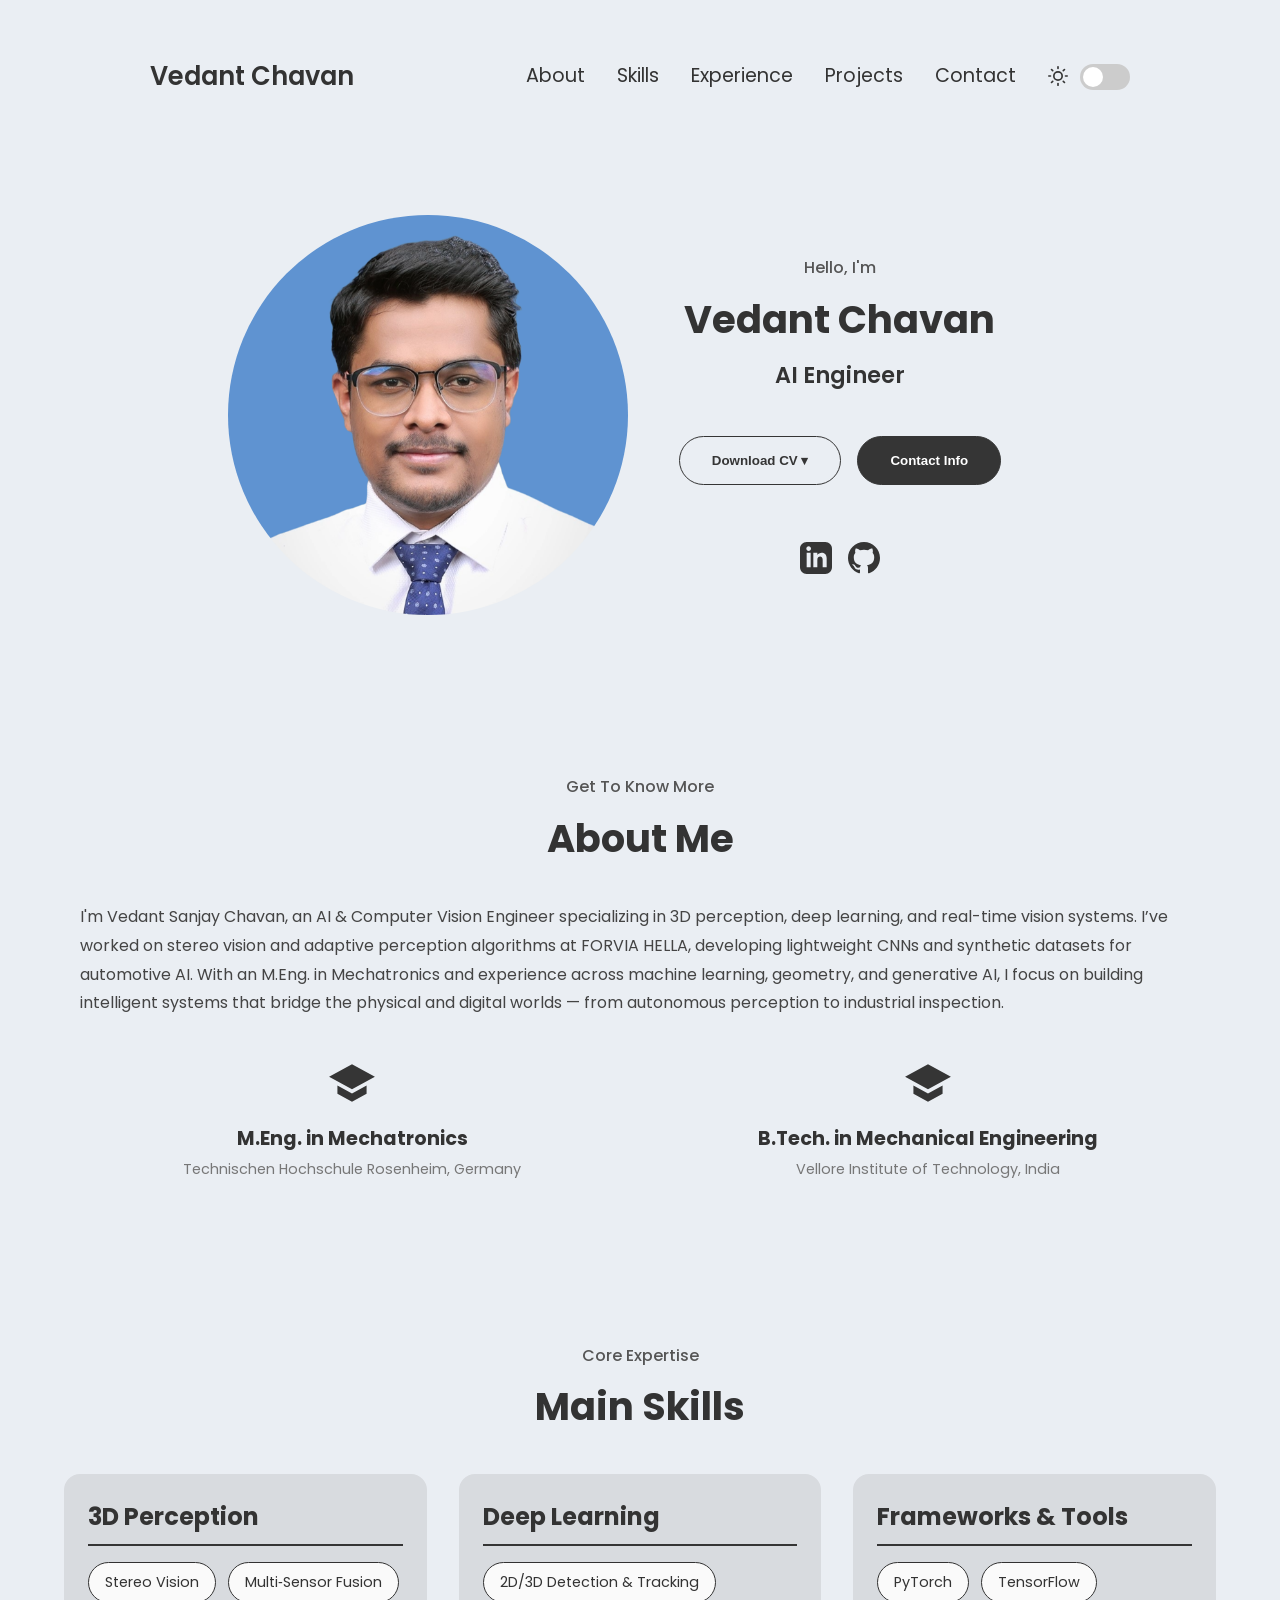
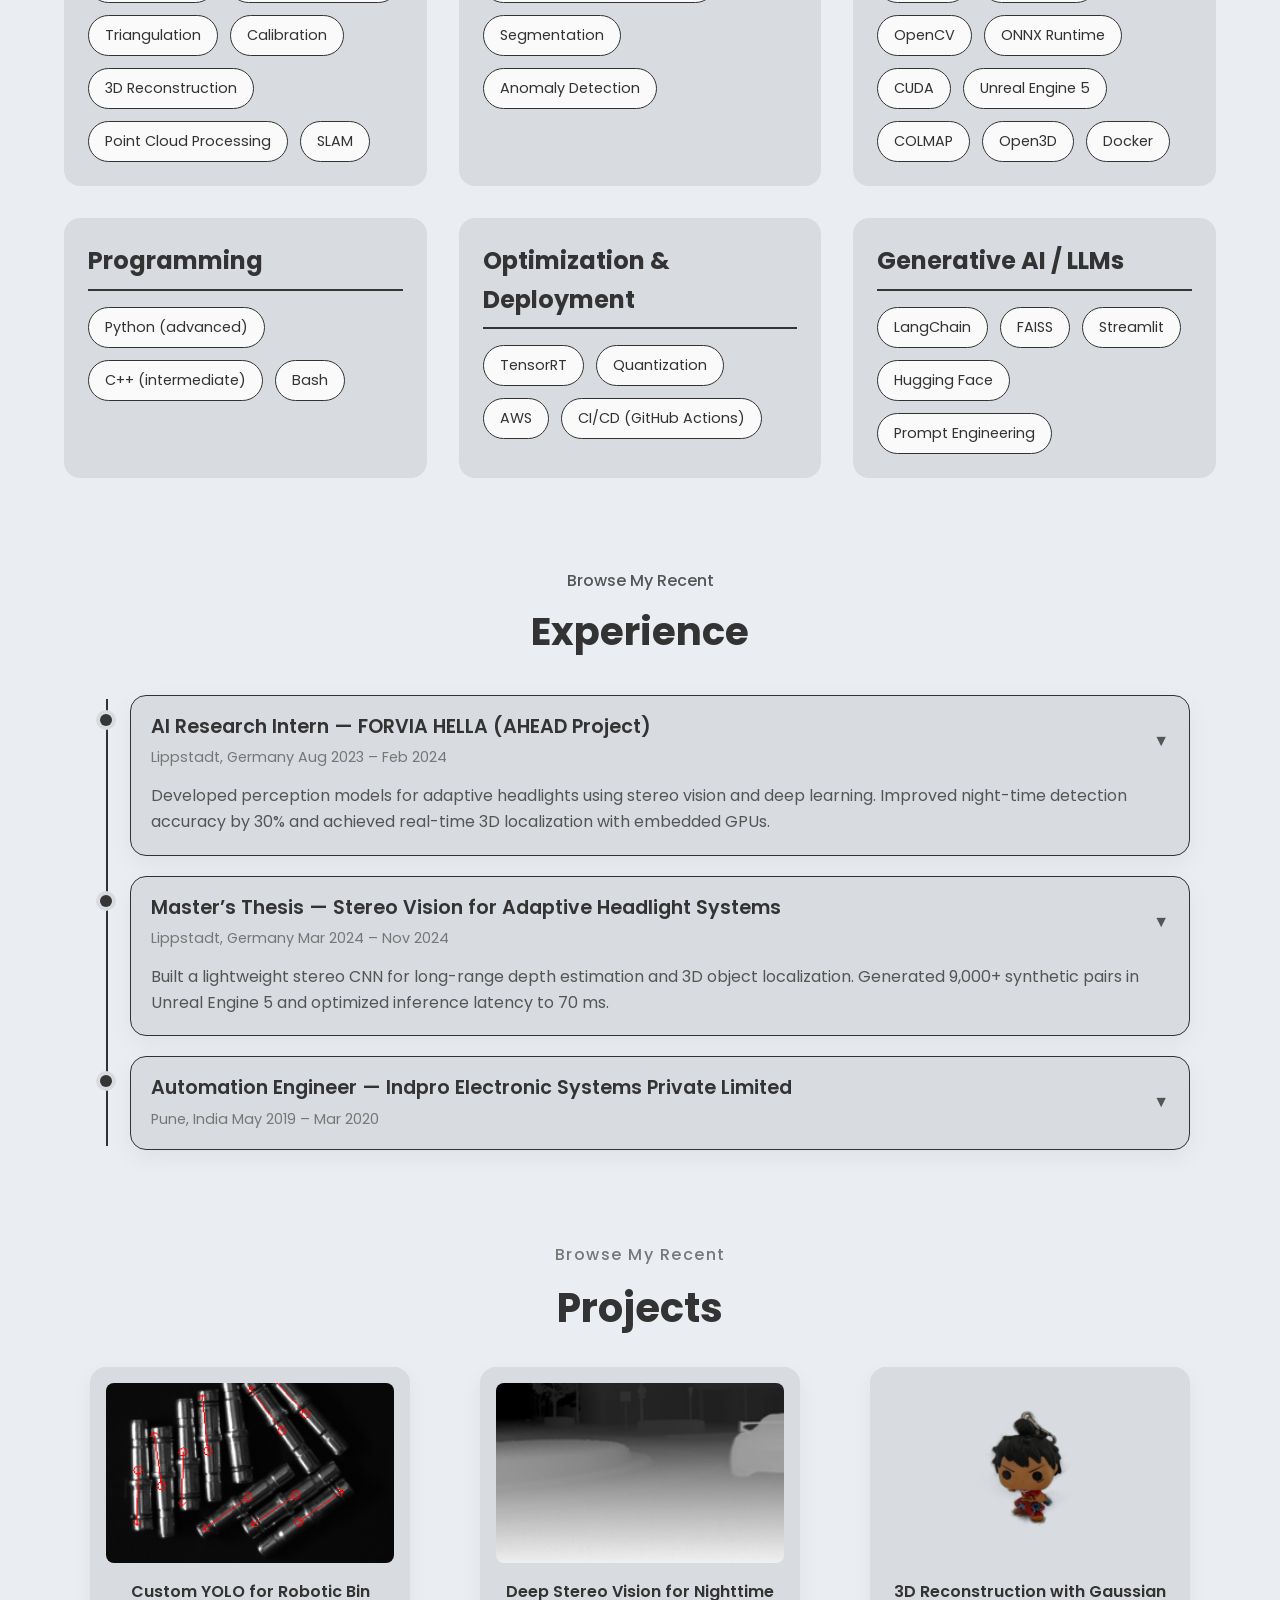
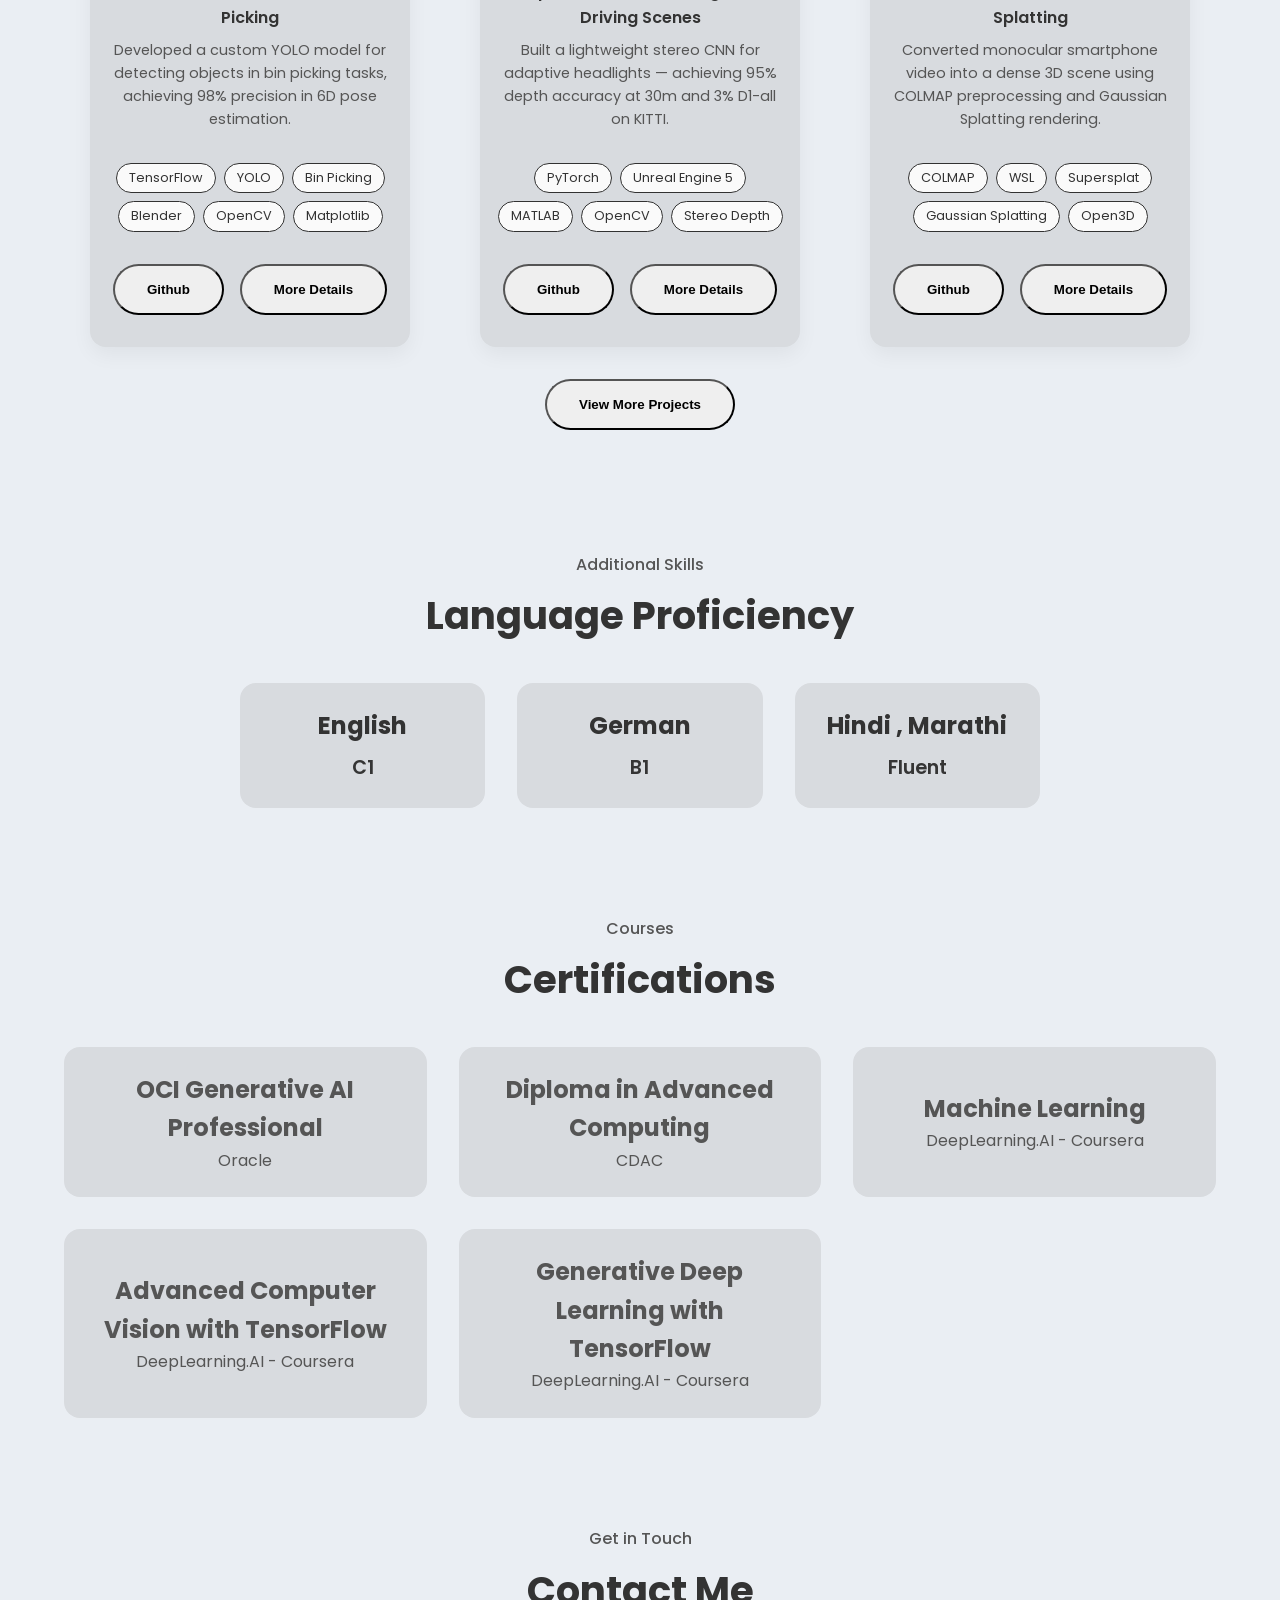
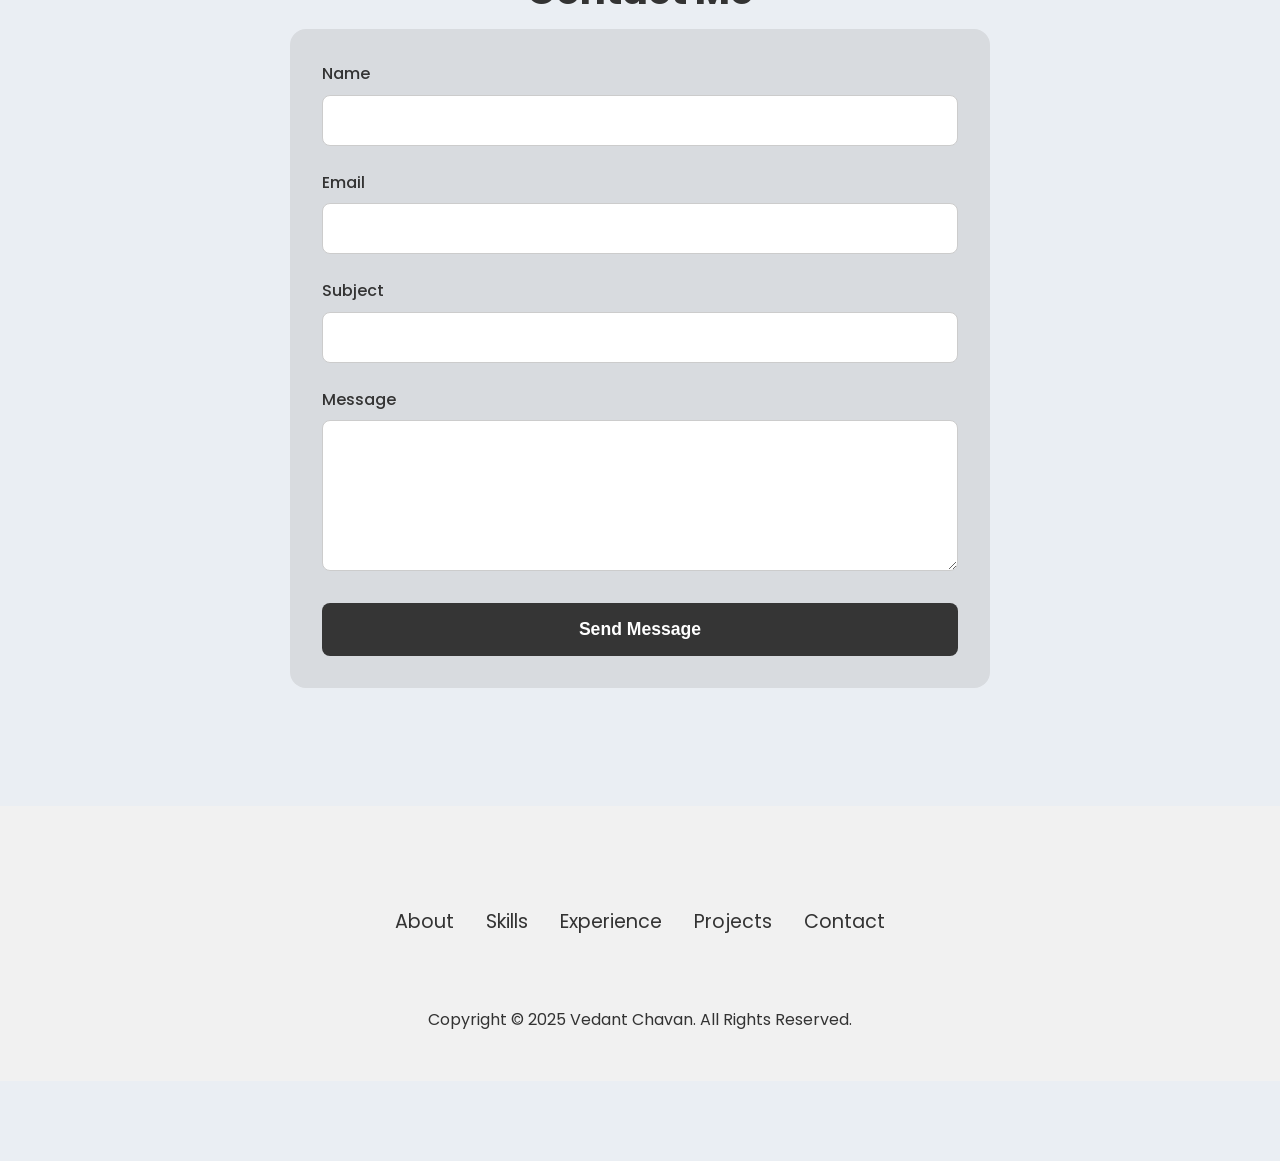
==== commit 45dbb255: "Add files via upload" ====
--- a/index.html
+++ b/index.html
@@ -70,12 +70,6 @@
               <div class="slider round"></div>
             </label>
           </div>
-        </li>
-        <li>
-          <select class="lang-select" onchange="changeLanguage(this.value)">
-            <option value="en">EN</option>
-            <option value="de">DE</option>
-          </select>
         </li>
       </div>
     </div>
--- a/style.css
+++ b/style.css
@@ -130,6 +130,7 @@
   line-height: 1.6;
   padding-bottom: 5rem;
   transition: background var(--transition-speed) var(--transition-ease), color var(--transition-speed) var(--transition-ease);
+  overflow-x: hidden; /* Prevent horizontal scroll */
 }
 html {
   scroll-behavior: smooth;
@@ -206,7 +207,7 @@
   width: 100%;
   z-index: 1002;
   background-color: transparent; /* Make it transparent initially */
-  padding: 0 2rem;
+  padding: 0 1rem; /* Reduced padding for mobile */
   height: 10vh;
   align-items: center;
   justify-content: space-between;
@@ -739,7 +740,7 @@
 .exp-timeline::before {
   content: "";
   position: absolute;
-  left: 1.25rem;               /* timeline line offset */
+  left: 1rem;               /* timeline line offset */
   top: 0.25rem;
   bottom: 0.25rem;
   width: 2px;
@@ -749,7 +750,7 @@
 .exp-timeline-item {
   position: relative;
   margin: 0 0 var(--exp-gap) 0;
-  padding-left: 3rem;           /* space for dot + line */
+  padding-left: 2.5rem;           /* space for dot + line */
 }
 
 /* Card container */
@@ -775,7 +776,7 @@
 /* Timeline dot */
 .exp-dot {
   position: absolute;
-  left: 1.25rem;
+  left: 1rem;
   top: 1.2rem;
   transform: translate(-50%, 0);
   width: 12px;
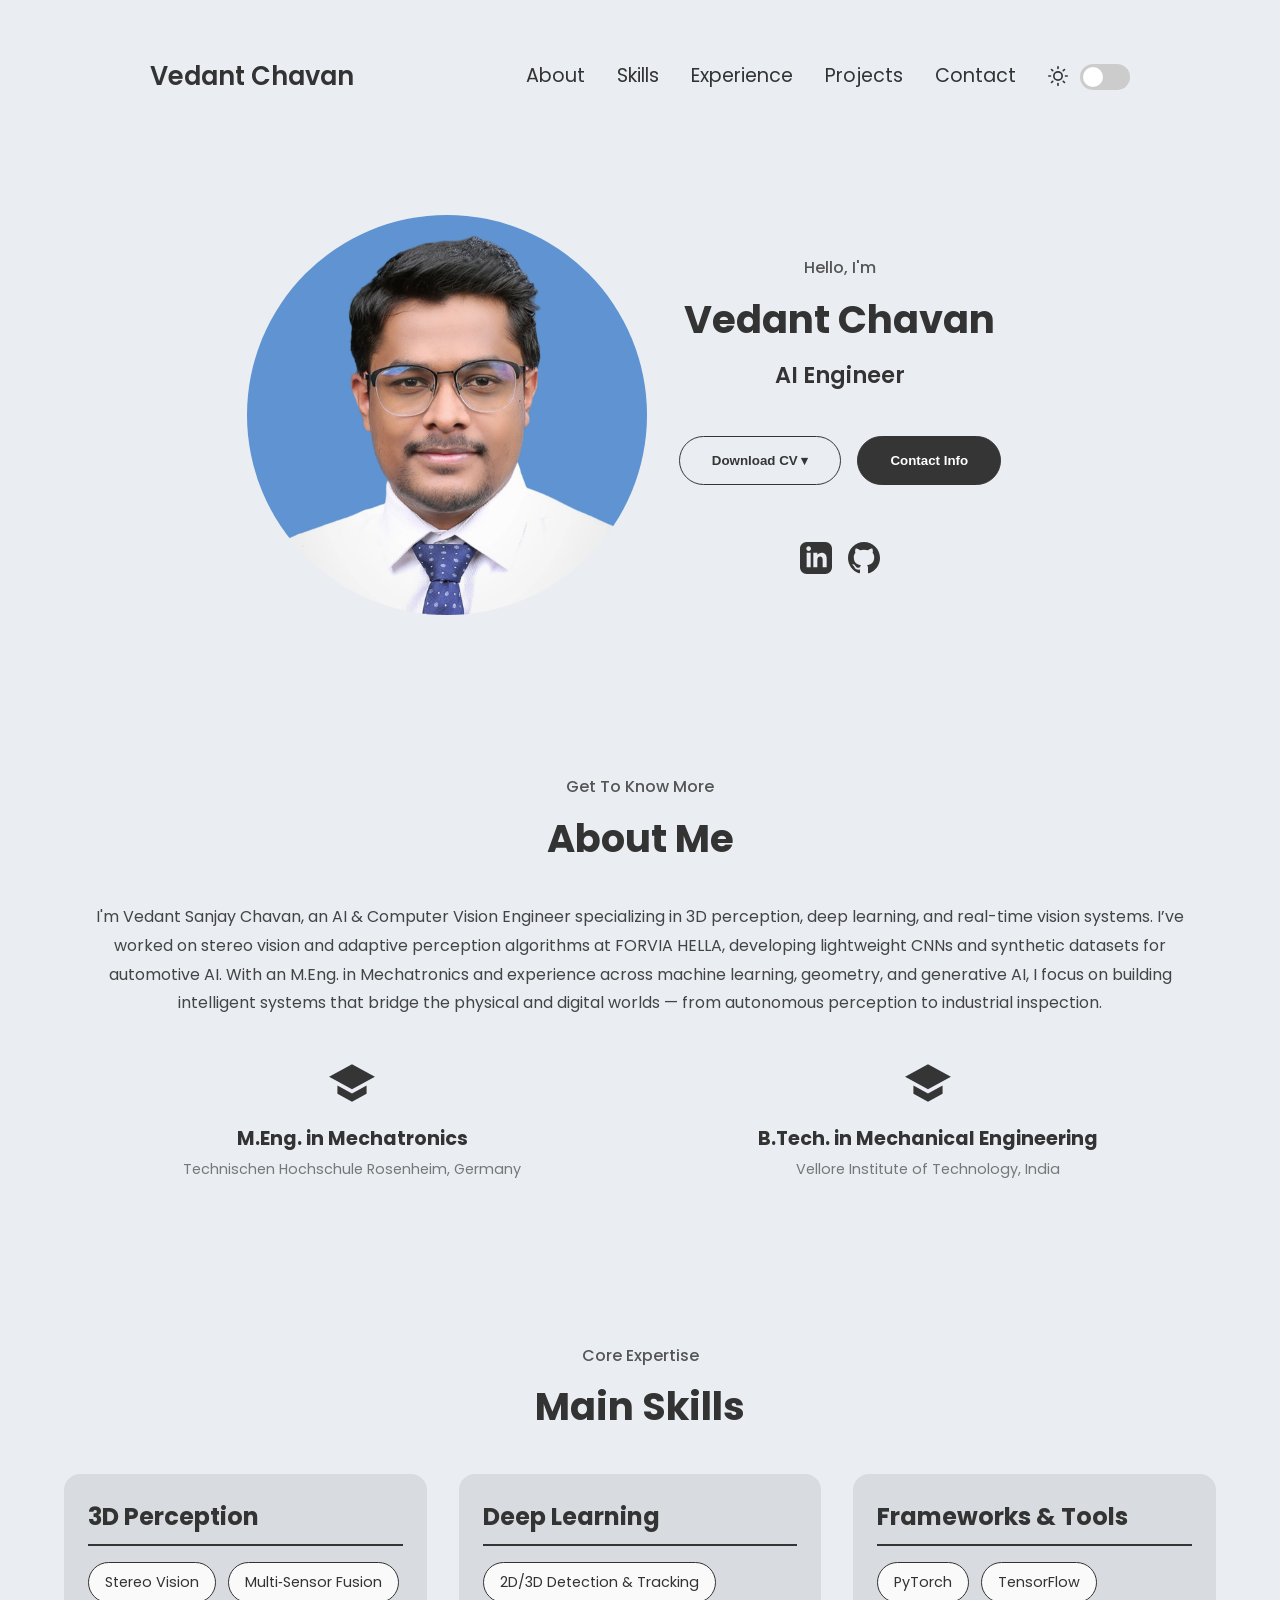
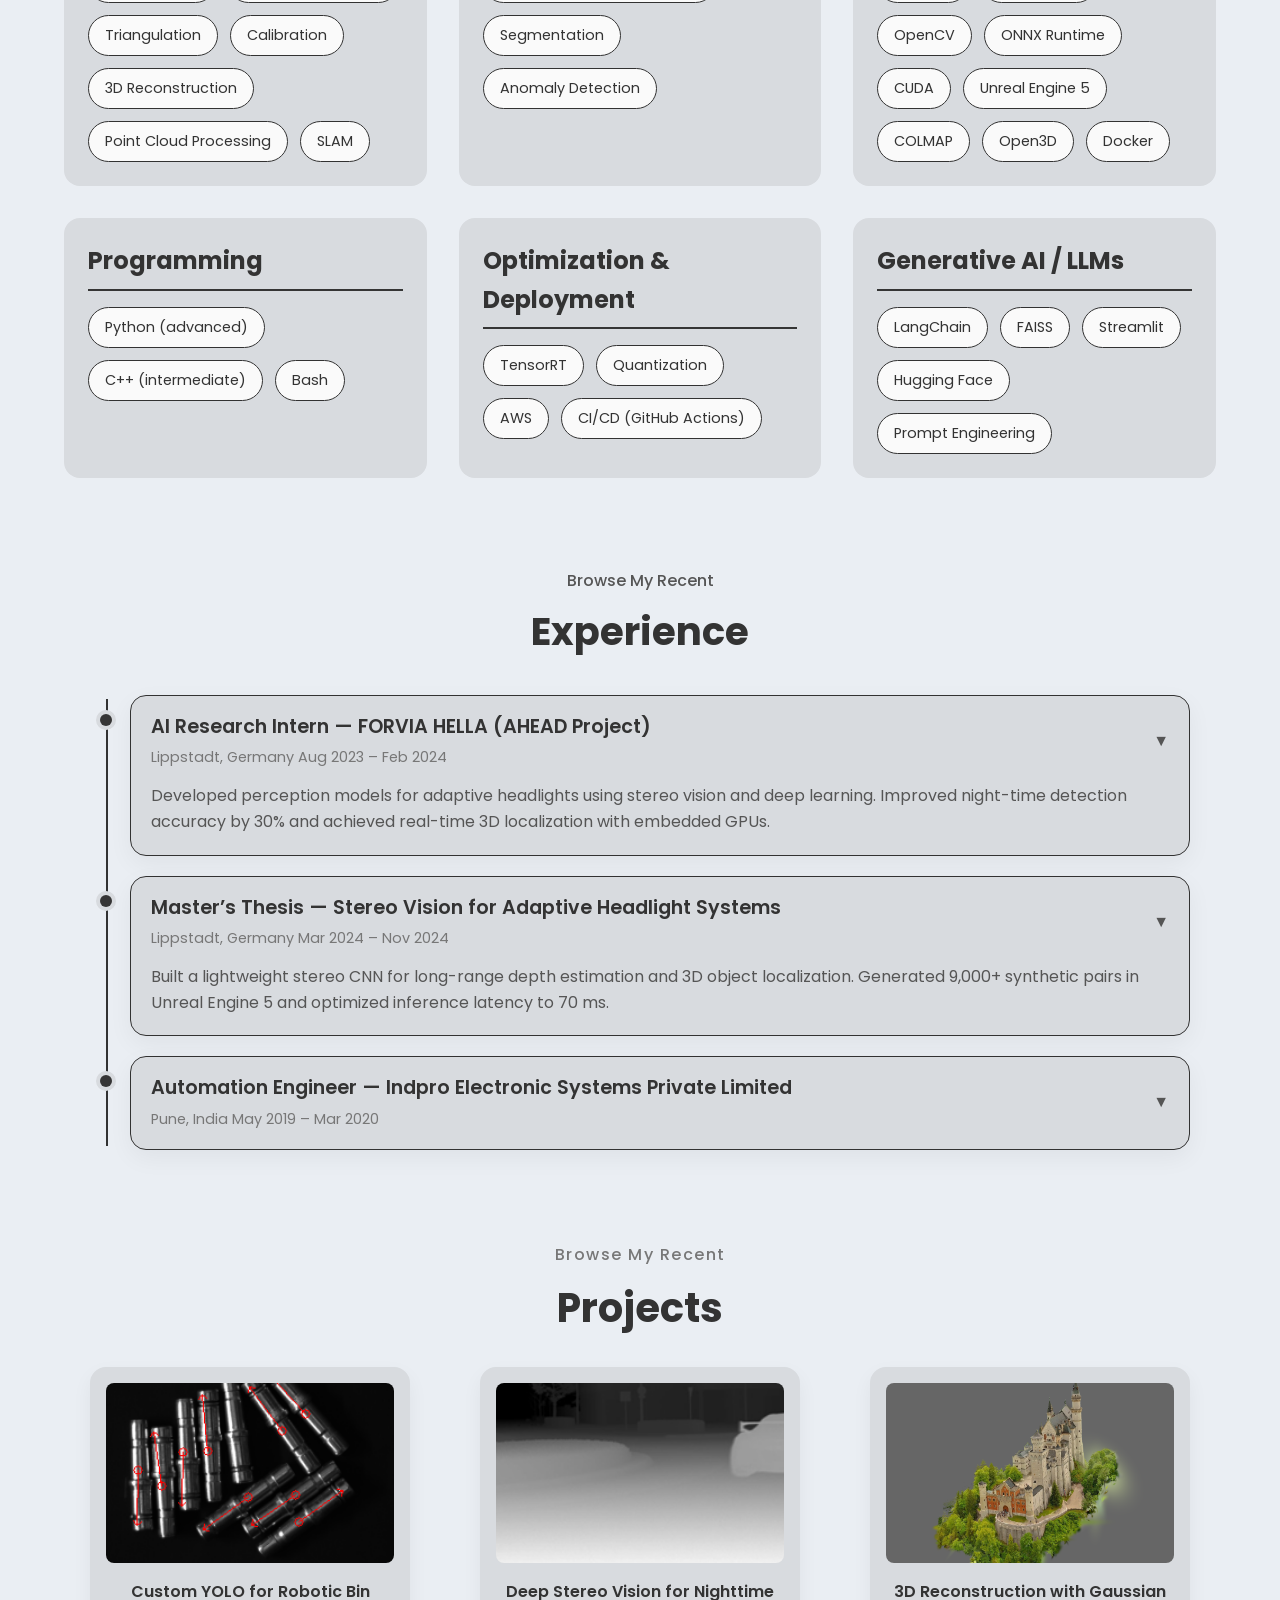
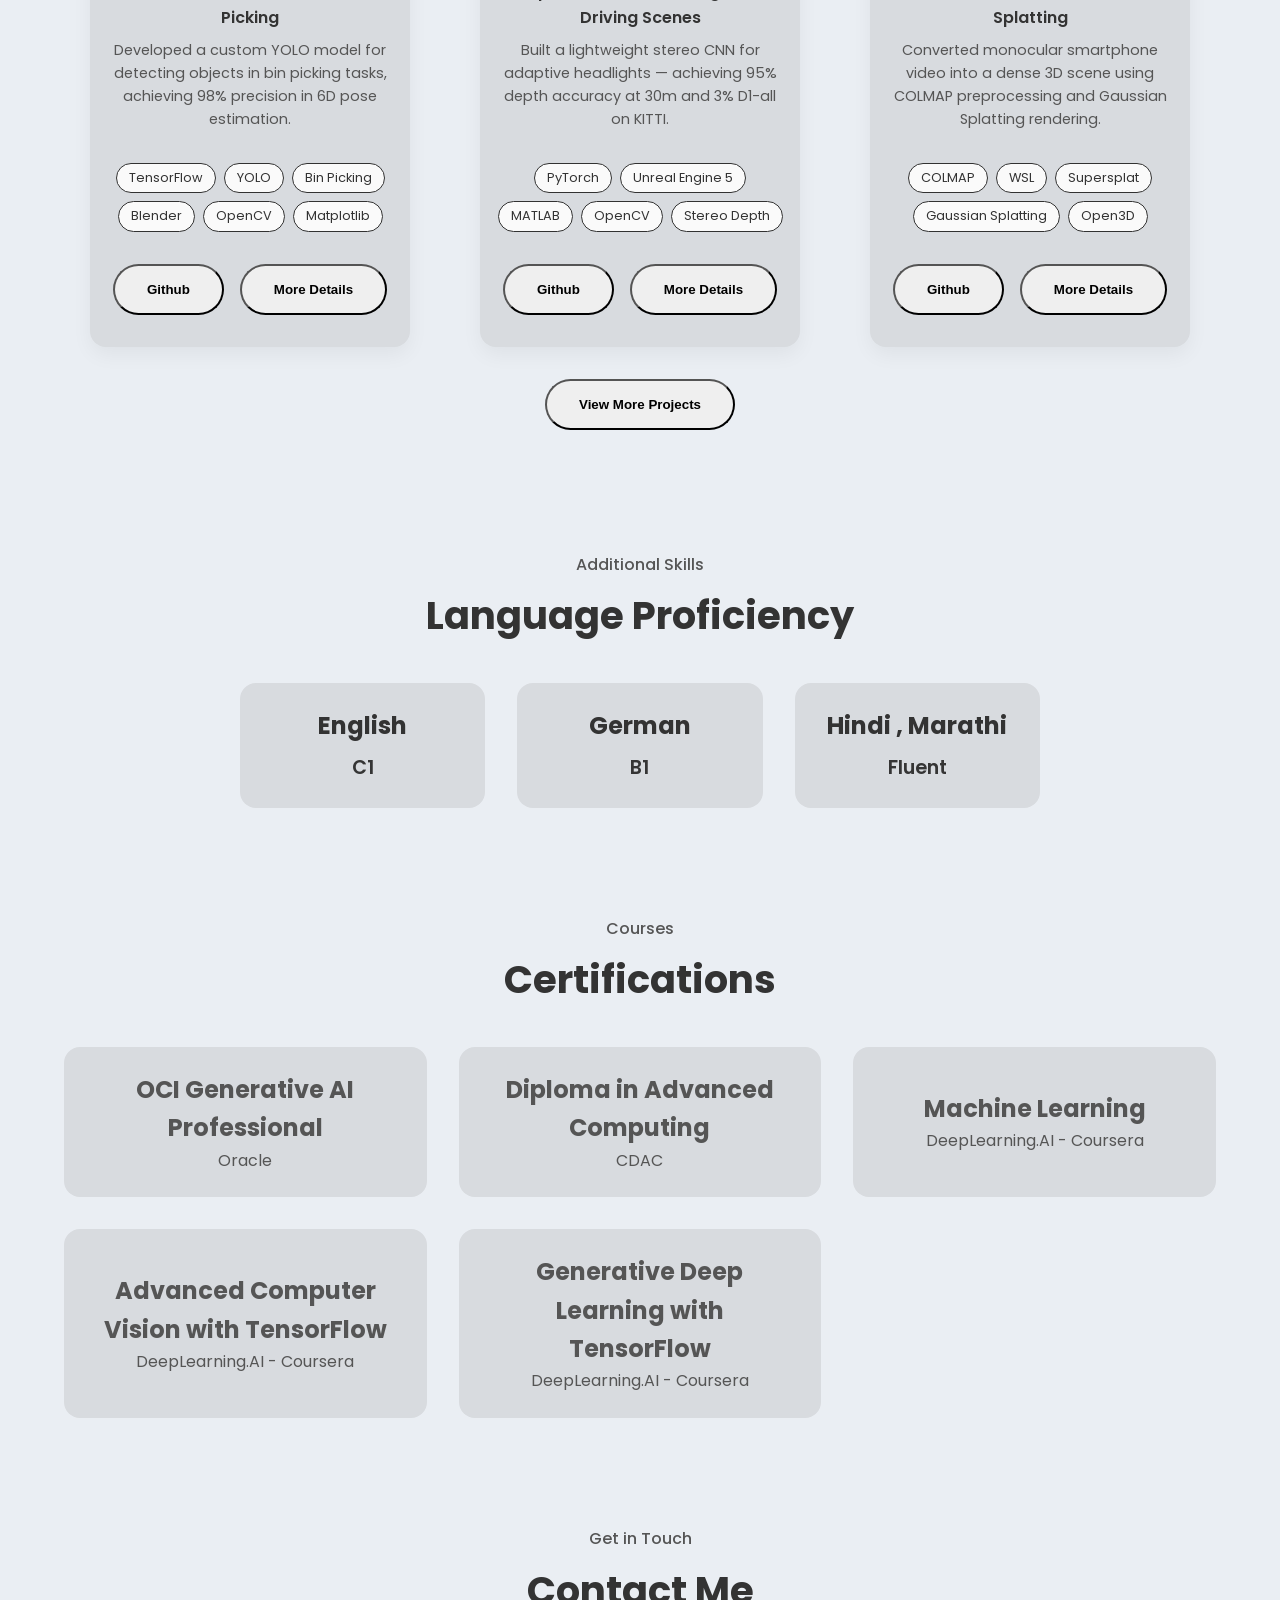
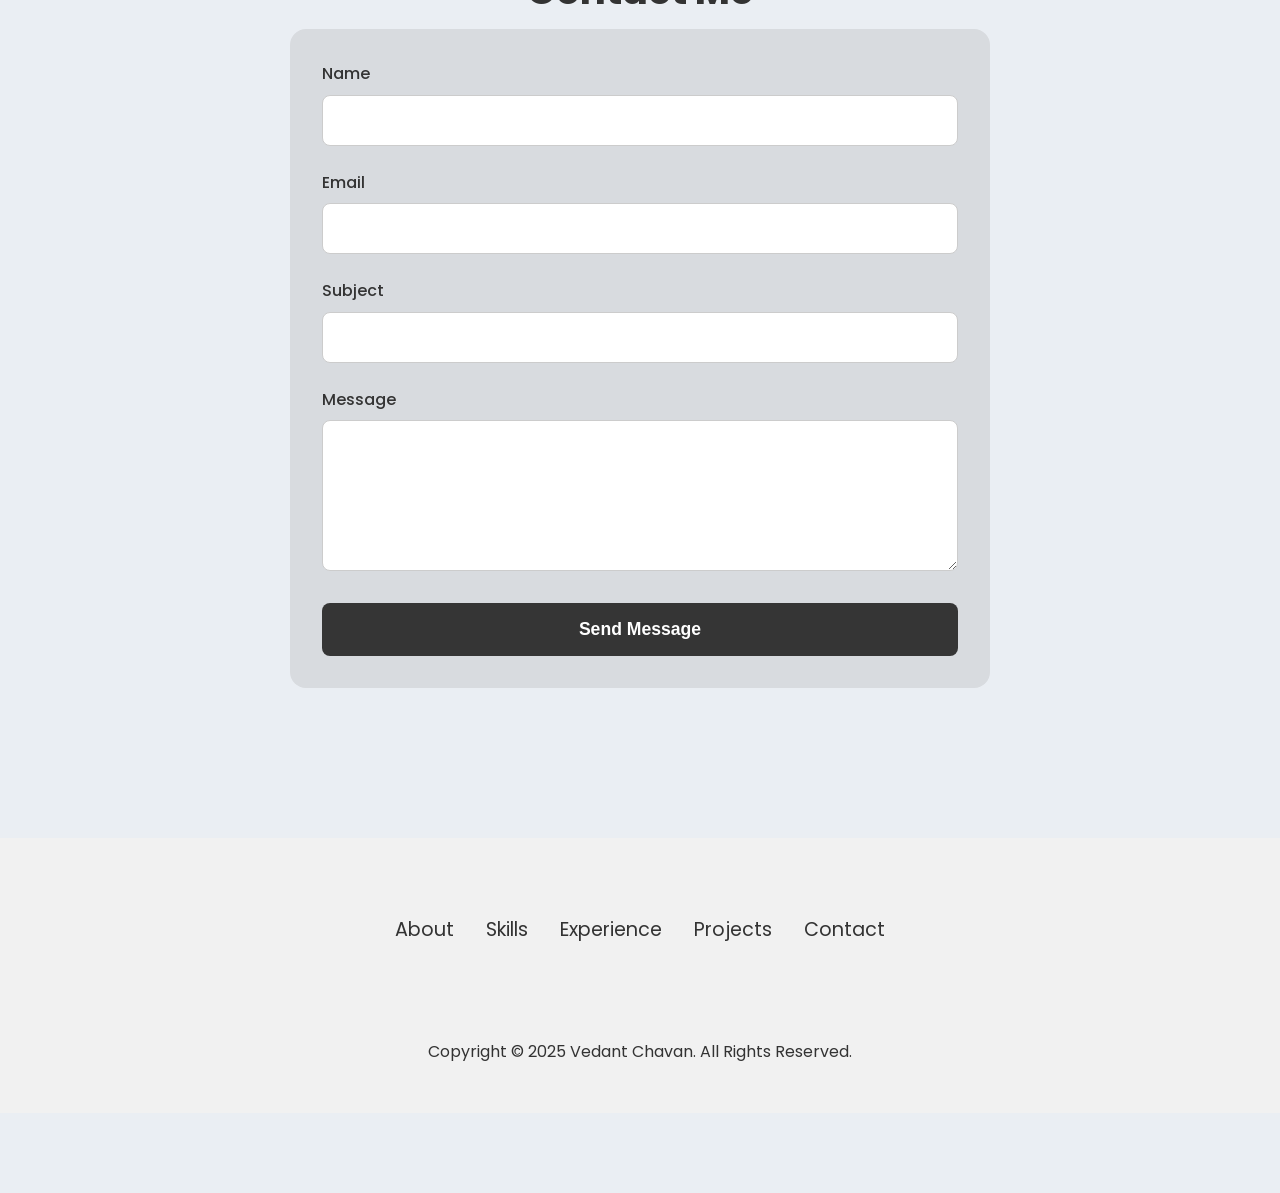
==== commit e5f3ec52: "Fix formatting for 3D references in index.html" ====
--- a/index.html
+++ b/index.html
@@ -292,7 +292,7 @@
             <ul class="experience-details">
               <li>Adapted and fine-tuned YOLOv8 for glare-robust detection using extensive augmentation and hyper-parameter tuning.</li>
               <li>Designed a modular perception pipeline combining detection, segmentation, and multi-object tracking (DeepSORT + OpenCV).</li>
-              <li>Implemented stereo triangulation and calibration to obtain real-world 3-D localization and lane geometry.</li>
+              <li>Implemented stereo triangulation and calibration to obtain real-world 3D localization and lane geometry.</li>
               <li>Performed robustness and uncertainty analyses for varying lighting, motion blur, and sensor noise.</li>
               <li>Collaborated with optics and embedded teams to validate models in prototype headlight systems.</li>
             </ul>
@@ -300,8 +300,8 @@
           <div class="exp-detail-block">
             <h4>Results</h4>
             <ul class="experience-details">
-              <li>Improved low-light detection mAP by ≈ 30 % compared to baseline.</li>
-              <li>Achieved highly stable 3-D localization validated against laser ground truth.</li>
+              <li>Improved low-light detection mAP by ≈ 30% compared to baseline.</li>
+              <li>Achieved highly stable 3D localization validated against laser ground truth.</li>
               <li>Enabled real-time inference through Dockerized GPU pipelines for reproducible testing.</li>
             </ul>
           </div>
@@ -344,7 +344,7 @@
           </div>
           <div class="exp-detail-block">
             <h4>Goal</h4>
-            <p>Develop a lightweight deep-learning model for dense depth estimation and 3-D object localization in adaptive headlight control.</p>
+            <p>Develop a lightweight deep-learning model for dense depth estimation and 3D object localization in adaptive headlight control.</p>
           </div>
           <div class="exp-detail-block">
             <h4>Approach</h4>
@@ -463,7 +463,7 @@
       </div><!-- Project 3.8 -->
       <div class="project-card">
         <div class="project-img-container">
-          <img alt="Gaussian Splatting" class="project-img" src="./assets/luffy.png" />
+          <img alt="Gaussian Splatting" class="project-img" src="./assets/castle.PNG" />
         </div>
         <h2 class="project-title" data-i18n="projects.p3.title">3D Reconstruction with Gaussian Splatting</h2>
         <p class="project-info" data-i18n="projects.p3.info">Converted monocular smartphone video into a dense 3D scene using COLMAP preprocessing and Gaussian Splatting rendering.</p>
@@ -943,4 +943,4 @@
 
 </body>
 
-</html>+</html>
--- a/style.css
+++ b/style.css
@@ -122,6 +122,7 @@
   margin: 0;
   padding: 0;
   box-sizing: border-box;
+  max-width: 100%;
 }
 body {
   font-family: "Poppins", sans-serif;
@@ -277,10 +278,13 @@
 
 .menu-links.open {
   right: 0; /* Slide in from the right */
+  max-height: 600px; /* Adjust as needed */
+  padding: 1rem 0;
 }
 
 .menu-links li {
   list-style: none;
+  padding: 0.5rem 0;
 }
 
 .menu-links a {
@@ -365,9 +369,9 @@
   display: flex;
   justify-content: center;
   align-items: center;
-  gap: 5%;
+  gap: 2rem;
   min-height: 80vh;
-  padding: 17vh 10% 4vh;
+  padding: 17vh 2rem 4vh;
 }
 .section__pic-container {
   width: clamp(250px, 33vw, 400px);
@@ -523,6 +527,7 @@
   line-height: 1.8;
   color: var(--about-info-text-color);
   margin-bottom: 2.5rem;
+  text-align: center;
 }
 .about-stats {
   display: flex;
@@ -1380,11 +1385,11 @@
   padding: 3rem 1rem;
   text-align: center;
   background: var(--footer-bg);
-  margin-top: 4rem;
+  margin-top: 6rem;
 }
 footer .nav-links {
   justify-content: center;
-  margin-bottom: 1rem;
+  margin-bottom: 4rem;
 }
 footer p {
   color: var(--footer-link-color);
@@ -1518,4 +1523,9 @@
   .project-card {
     max-width: none;
   }
-}+
+  footer .nav-links {
+    flex-direction: column;
+    gap: 1rem;
+  }
+}
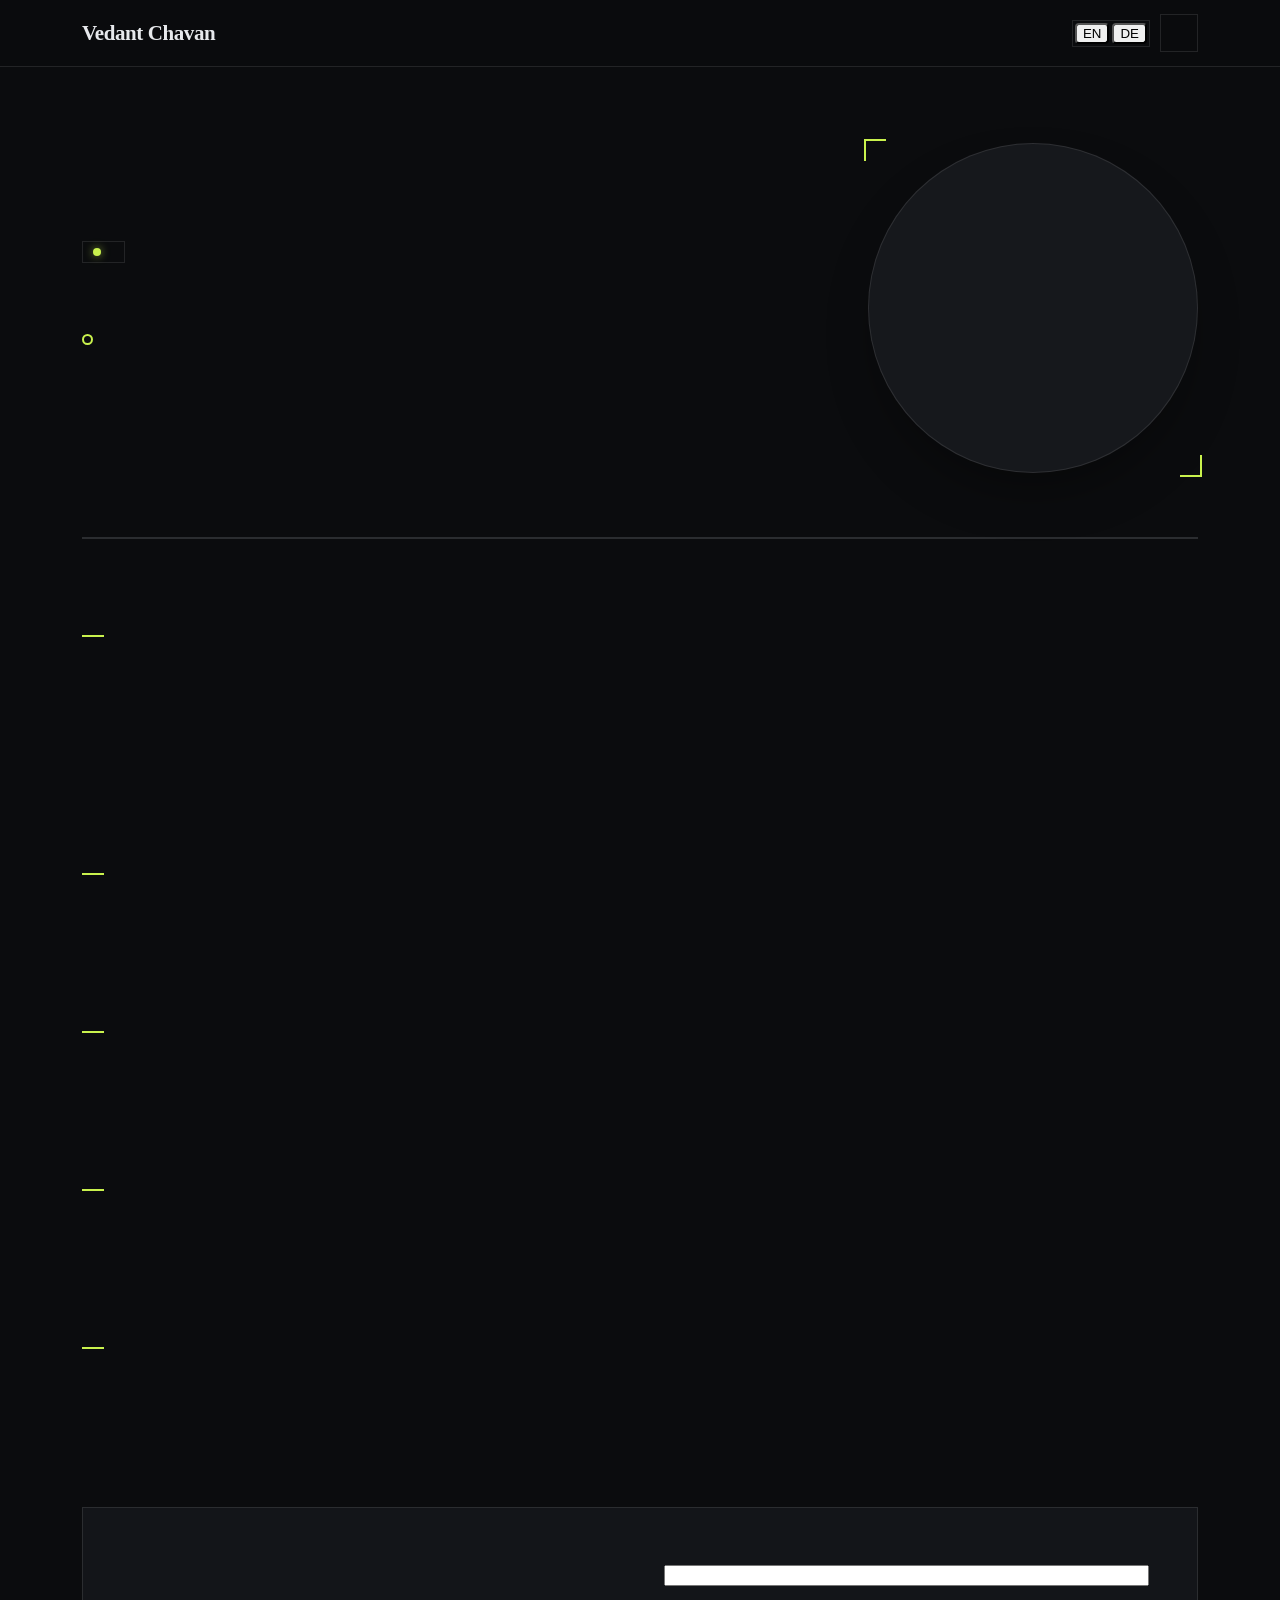
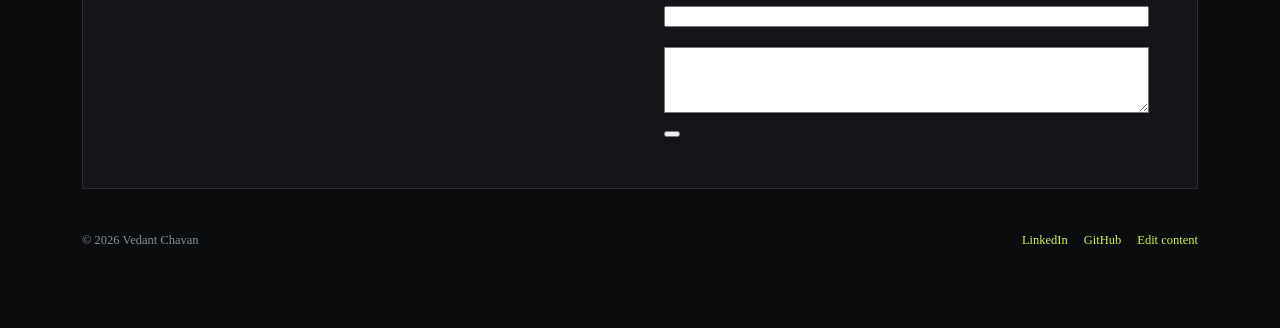
==== commit 3592e2e6: "Add files via upload" ====
--- a/index.html
+++ b/index.html
@@ -1,946 +1,931 @@
 <!DOCTYPE html>
-<html data-theme="light" lang="en">
-
+<html lang="en" data-theme="dark">
 <head>
-  <meta charset="utf-8" />
-  <meta content="IE=edge" http-equiv="X-UA-Compatible" />
-  <meta content="width=device-width, initial-scale=1.0" name="viewport" />
-  <title>Vedant Chavan</title>
-  <link href="style.css" rel="stylesheet" />
-  <link href="./assets/logo.png" rel="icon" type="image/png" />
-
-  <style>
-    /* Experience summary caret rotation */
-    .exp-summary .exp-caret { transition: transform .3s ease; }
-    details[open] .exp-summary .exp-caret { transform: rotate(180deg); }
-
-    /* Skills accordion fallback */
-    #skills .skill-card .card-content{max-height:0;overflow:hidden;transition:max-height .4s ease,padding .3s ease;}
-    #skills .skill-card.expanded .card-content{padding-top:.90rem}
-    #skills .skill-card .toggle-icon{transition:transform .3s ease;display:inline-block}
-    #skills .skill-card.expanded .toggle-icon{transform:rotate(180deg)}
-  </style>
-
+<meta charset="utf-8">
+<meta name="viewport" content="width=device-width, initial-scale=1">
+<title>Vedant Chavan — 3D perception & computer vision</title>
+<meta name="description" content="Vedant Chavan builds 3D perception systems: video-to-3D reconstruction at PALPRINT, stereo depth and detection for adaptive headlights at FORVIA HELLA.">
+<link rel="stylesheet" href="css/organic.css">
+<style>
+  *{ box-sizing: border-box; }
+  html { scroll-behavior: smooth; overflow-x: hidden; }
+  body { margin: 0; background: var(--color-bg); color: var(--color-text); font-family: var(--font-body); }
+  a { color: var(--color-accent-700); text-decoration: none; }
+  a:hover { color: var(--color-accent-800); }
+  :focus-visible { outline: 2px solid var(--color-accent); outline-offset: 2px; }
+  p { text-wrap: pretty; }
+  img { max-width: 100%; }
+
+  /* Dark theme (default) — cool near-black base, off-white text, one signal-lime
+     accent. Neutral + accent ramps reverse, so every 100→900 reference flips with it. */
+  [data-theme="dark"] {
+    --color-bg: #0b0c0e;
+    --color-surface: #131519;
+    --color-text: #e7e9ec;
+    --color-accent: #c9f24d;      /* bright signal lime — dark text sits on it */
+    --color-accent-2: #7d827d;
+    --color-divider: color-mix(in srgb, #e7e9ec 11%, transparent);
+
+    --color-neutral-100: #17191d;
+    --color-neutral-200: #1f2227;
+    --color-neutral-300: #2a2e34;
+    --color-neutral-400: #3a3f47;
+    --color-neutral-500: #626871;
+    --color-neutral-600: #868c95;
+    --color-neutral-700: #a7adb5;
+    --color-neutral-800: #cdd2d8;
+    --color-neutral-900: #e7e9ec;
+
+    --color-accent-100: #1e2607;
+    --color-accent-200: #2c3a0a;
+    --color-accent-300: #43550f;
+    --color-accent-400: #6e8a16;
+    --color-accent-500: #9bc22b;
+    --color-accent-600: #bce63c;
+    --color-accent-700: #cbf24d;
+    --color-accent-800: #d8f86e;
+    --color-accent-900: #e6fb97;
+
+    --color-accent-2-100: #17191d;
+    --color-accent-2-200: #1c1f24;
+    --color-accent-2-300: #2a2e34;
+    --color-accent-2-400: #3a3f47;
+    --color-accent-2-500: #626871;
+    --color-accent-2-600: #868c95;
+    --color-accent-2-700: #a7adb5;
+    --color-accent-2-800: #cdd2d8;
+    --color-accent-2-900: #e7e9ec;
+
+    --shadow-sm: 0 1px 2px rgba(0, 0, 0, .4);
+    --shadow-md: 0 6px 22px rgba(0, 0, 0, .45);
+    --shadow-lg: 0 20px 48px rgba(0, 0, 0, .55);
+  }
+  [data-theme="dark"] .washed { filter: saturate(1.02) contrast(1.03); }
+
+  .navlink { font-family: var(--font-mono); font-size: 13px; font-weight: 400; letter-spacing: .02em; color: var(--color-neutral-600); transition: color .15s; }
+  .navlink:hover { color: var(--color-accent-700); }
+  #themeBtn { cursor: pointer; width: 38px; height: 38px; display: grid; place-items: center; border-radius: var(--radius-sm); border: 1px solid var(--color-divider); background: transparent; color: var(--color-neutral-700); transition: border-color .15s, color .15s; }
+  #themeBtn:hover { border-color: var(--color-accent); color: var(--color-accent); }
+  .sec { max-width: 1180px; margin: 0 auto; padding: 0 clamp(18px, 4vw, 32px) 90px; }
+  .kicker { display: inline-flex; align-items: center; gap: 11px; font-family: var(--font-mono); font-size: 12px; font-weight: 500; letter-spacing: .16em; text-transform: uppercase; color: var(--color-accent-700); margin: 0 0 14px; }
+  .kicker::before { content: ''; width: 22px; height: 2px; background: var(--color-accent); flex: none; }
+  .proofv { font-family: var(--font-mono); font-weight: 600; font-size: 33px; color: var(--color-text); line-height: 1.05; letter-spacing: -.02em; }
+  .proofl { font-family: var(--font-mono); font-size: 11.5px; letter-spacing: .04em; text-transform: uppercase; color: var(--color-neutral-600); margin-top: 8px; line-height: 1.45; }
+  .h2 { font-family: var(--font-heading); font-weight: 600; letter-spacing: -.025em; font-size: clamp(28px, 4.4vw, 42px); margin: 0 0 40px; }
+  .shot { border-radius: var(--radius-md); overflow: hidden; background: var(--color-neutral-200); border: 1px solid var(--color-divider); }
+  .tag { white-space: nowrap; }
+  .btn { white-space: nowrap; }
+
+  /* featured project cards */
+  .fcard { display: flex; flex-direction: row; flex-wrap: wrap; gap: clamp(22px, 3vw, 40px); align-items: center; padding: clamp(18px, 2.4vw, 26px); border-radius: var(--radius-lg); }
+  .fmedia { flex: 1 1 300px; min-width: 0; }
+  .fbody { flex: 1.28 1 330px; min-width: 0; }
+  .fidx { display: flex; align-items: center; gap: 12px; margin-bottom: 14px; }
+  .fidxn { font-family: var(--font-mono); font-weight: 600; font-size: 15px; letter-spacing: .04em; color: var(--color-accent-700); }
+  .fidx::after { content: ''; flex: 1; height: 1px; background: var(--color-divider); }
+  .ftitle { font-family: var(--font-heading); font-weight: 600; font-size: clamp(21px, 2.3vw, 28px); line-height: 1.15; margin: 0 0 12px; letter-spacing: -.025em; }
+  .fout { font-family: var(--font-body); font-size: 16px; line-height: 1.5; color: var(--color-neutral-900); font-weight: 500; margin: 0 0 14px; }
+  /* spec readout — pulls the headline metrics out for scanning */
+  .fstats { display: flex; flex-wrap: wrap; gap: 26px; margin: 0 0 16px; padding-top: 14px; border-top: 1px solid var(--color-divider); }
+  .fstat { display: flex; flex-direction: column; gap: 4px; }
+  .fstatv { font-family: var(--font-mono); font-weight: 600; font-size: 23px; line-height: 1; letter-spacing: -.02em; color: var(--color-accent-700); }
+  .fstatl { font-family: var(--font-mono); font-size: 10.5px; letter-spacing: .07em; text-transform: uppercase; color: var(--color-neutral-600); }
+  .fblurb { font-size: 15.5px; line-height: 1.6; color: var(--color-neutral-700); margin: 0 0 17px; }
+  .ftags { display: flex; flex-wrap: wrap; gap: 7px; margin-bottom: 19px; }
+  .factions { display: flex; flex-wrap: wrap; gap: 10px; }
+  .fpanel { flex: 1 1 100%; min-width: 0; }
+  /* alternating rhythm — even featured cards put media on the right */
+  #featured .fcard:nth-child(even) .fbody  { order: 1; }
+  #featured .fcard:nth-child(even) .fmedia { order: 2; }
+  #featured .fcard:nth-child(even) .fpanel { order: 3; }
+
+  /* grid project cards — index badge + hover overlay */
+  .pshot { position: relative; }
+  .pidx { position: absolute; top: 10px; left: 10px; z-index: 2; font-family: var(--font-mono); font-size: 11px; font-weight: 500; letter-spacing: .04em; padding: 3px 8px; border-radius: var(--radius-sm); background: color-mix(in srgb, var(--color-bg) 68%, transparent); color: var(--color-neutral-800); border: 1px solid var(--color-divider); backdrop-filter: blur(6px); }
+  .poverlay { position: absolute; inset: 0; z-index: 3; display: flex; align-items: flex-end; padding: 12px; text-decoration: none; opacity: 0; pointer-events: none; transition: opacity .25s ease; background: linear-gradient(to top, color-mix(in srgb, var(--color-bg) 84%, transparent), transparent 58%); }
+  .pcard:hover .poverlay, .pcard:focus-within .poverlay { opacity: 1; pointer-events: auto; }
+  .poverlay span { font-family: var(--font-mono); font-size: 12px; font-weight: 500; padding: 7px 13px; border-radius: var(--radius-sm); background: var(--color-accent); color: var(--color-bg); transform: translateY(6px); transition: transform .25s ease; }
+  .pcard:hover .poverlay span, .pcard:focus-within .poverlay span { transform: none; }
+  .ptitle { font-family: var(--font-heading); font-weight: 600; font-size: 19px; line-height: 1.25; letter-spacing: -.02em; margin: 0 0 8px; transition: color .2s ease; }
+  .pcard:hover .ptitle { color: var(--color-accent-700); }
+  .pout { font-size: 14.5px; line-height: 1.55; color: var(--color-neutral-700); margin: 0; }
+  .pcard .ptags { display: flex; flex-wrap: wrap; gap: 7px; }
+
+  /* skills — editorial rows instead of a wall of coloured pills */
+  .sklist { display: flex; flex-direction: column; }
+  .skrow { display: grid; grid-template-columns: minmax(150px, 220px) 1fr; gap: clamp(16px, 3vw, 44px); padding: 22px 0; border-top: 1px solid var(--color-divider); align-items: start; }
+  .skrow:last-child { border-bottom: 1px solid var(--color-divider); }
+  @media (max-width: 720px) { .skrow { grid-template-columns: 1fr; gap: 12px; padding: 18px 0; } }
+  .skname { font-family: var(--font-heading); font-weight: 600; font-size: 18px; letter-spacing: -.02em; line-height: 1.25; color: var(--color-text); }
+  .skcount { display: block; font-family: var(--font-mono); font-size: 11px; font-weight: 400; color: var(--color-neutral-500); margin-top: 5px; }
+  .skchips { display: flex; flex-wrap: wrap; gap: 8px; }
+  .skchip { font-family: var(--font-mono); font-size: 12.5px; font-weight: 400; line-height: 1; padding: 8px 12px; border-radius: var(--radius-sm); background: transparent; color: var(--color-neutral-800); border: 1px solid var(--color-divider); white-space: nowrap; transition: color .15s, border-color .15s; }
+  .skchip:hover { color: var(--color-accent-700); border-color: var(--color-accent); }
+
+  /* ---------- phone ---------- */
+  @media (max-width: 700px) {
+    .hdrwrap { padding: 9px 15px !important; gap: 6px 10px !important; }
+    .hdrbrand { font-size: 18px !important; flex: none; }
+    .hdrtools { margin-left: auto; flex: none; gap: 7px !important; }
+    #btnEn, #btnDe { padding: 6px 12px !important; font-size: 13px !important; }
+    #themeBtn { width: 33px !important; height: 33px !important; }
+    #nav { order: 3; width: 100%; margin-left: 0 !important; flex-wrap: nowrap !important; overflow-x: auto; gap: 18px !important; padding: 2px 0 1px; scrollbar-width: none; -ms-overflow-style: none; }
+    #nav::-webkit-scrollbar { display: none; }
+    #nav a { flex: none; }
+
+    .hero { padding-top: 26px !important; gap: 22px !important; }
+    .hero { flex-direction: column; align-items: center; text-align: center; }
+    .herotext { width: 100%; flex: none !important; display: flex; flex-direction: column; align-items: center; }
+    .heroPhoto { order: -1; width: 100%; max-width: 170px !important; flex: none !important; align-self: center; }
+    .herobadge { margin-bottom: 18px !important; font-size: 13px !important; }
+    #headline { max-width: 18ch; }
+    #positioning, #roleline { margin-left: auto; margin-right: auto; }
+    #roleline { margin-bottom: 22px !important; }
+    #heroActions { justify-content: center; }
+    .heroPhoto + * { min-width: 0; }
+    #headline { font-size: 31px !important; margin-bottom: 16px !important; }
+    #positioning { font-size: 16.5px !important; }
+    #heroActions { gap: 10px !important; }
+
+    #timeline { padding-left: 20px !important; margin-left: 3px !important; }
+    #timeline > div > span:first-child { left: -28px !important; width: 12px !important; height: 12px !important; top: 24px !important; }
+
+    .dp { padding: 16px 17px; }
+    .dl li { font-size: 14.5px; }
+    .fcard { gap: 18px !important; }
+    .exbody { gap: 18px; padding-top: 18px; }
+    .sec { padding-bottom: 62px !important; }
+    .h2 { margin-bottom: 26px !important; }
+    .ssfoot { flex-wrap: wrap; gap: 6px 10px; }
+    .sscap { font-size: 12px; }
+    .certrow { flex-direction: column; gap: 2px !important; }
+    .certrow span:last-child { white-space: normal !important; }
+    .exdate { margin-left: 0 !important; width: 100%; order: -1; color: var(--color-neutral-600) !important; }
+    #timeline .card { padding: 20px 18px !important; }
+  }
+  @media (min-width: 481px) and (max-width: 700px) {
+    .heroPhoto { max-width: 210px !important; }
+    #headline { font-size: 36px !important; }
+  }
+  @media (max-width: 420px) {
+    .heroPhoto { max-width: 145px !important; }
+    #headline { font-size: 29px !important; }
+    .skchip { font-size: 13.5px; padding: 7px 12px; }
+  }
+
+  /* expanded detail panel */
+  .dp { padding: 20px 22px; background: var(--color-bg); border: 1px solid var(--color-divider); border-radius: var(--radius-md); animation: dpin .26s ease both; }
+  .dp.dpc { padding: 15px 16px; }
+  @keyframes dpin { from { opacity: 0; transform: translateY(-5px); } to { opacity: 1; transform: none; } }
+  .dmet { display: flex; flex-wrap: wrap; gap: 26px; padding-bottom: 15px; margin-bottom: 16px; border-bottom: 1px solid var(--color-divider); }
+  .dmetv { font-family: var(--font-mono); font-weight: 600; font-size: 25px; line-height: 1.05; letter-spacing: -.02em; color: var(--color-accent-700); }
+  .dmetl { font-family: var(--font-mono); font-size: 11px; letter-spacing: .04em; text-transform: uppercase; color: var(--color-neutral-600); margin-top: 5px; }
+  .dl { list-style: none; margin: 0; padding: 0; display: flex; flex-direction: column; gap: 11px; }
+  .dl li { display: grid; grid-template-columns: 8px 1fr; gap: 12px; align-items: start; font-size: 15px; line-height: 1.58; color: var(--color-neutral-800); }
+  .dpc .dl li { font-size: 14px; line-height: 1.52; gap: 10px; }
+  .dl li::before { content: ''; width: 6px; height: 6px; margin-top: 9px; border-radius: 1px; background: var(--color-accent); }
+  .dpc .dl li::before { margin-top: 8px; }
+  .dstack { display: flex; flex-wrap: wrap; align-items: center; gap: 8px; margin-top: 18px; padding-top: 15px; border-top: 1px solid var(--color-divider); }
+  .dstackl { font-family: var(--font-mono); font-size: 11px; font-weight: 500; letter-spacing: .1em; text-transform: uppercase; color: var(--color-neutral-500); margin-right: 2px; }
+  .exbody { margin-top: 20px; padding-top: 22px; border-top: 1px solid var(--color-divider); display: grid; grid-template-columns: repeat(auto-fit, minmax(min(100%, 300px), 1fr)); gap: 24px; align-items: start; }
+  .shot img { width: 100%; height: 100%; object-fit: cover; display: block; }
+
+  .ss { position: relative; overflow: hidden; border-radius: var(--radius-md); background: var(--color-neutral-200); }
+  .ss img { position: absolute; inset: 0; width: 100%; height: 100%; object-fit: cover; display: block; transition: opacity .4s ease; }
+  .ssbtn { position: absolute; top: 50%; transform: translateY(-50%); width: 34px; height: 34px; display: grid; place-items: center; cursor: pointer; border: 1px solid var(--color-divider); border-radius: var(--radius-sm); background: color-mix(in srgb, var(--color-bg) 72%, transparent); color: var(--color-text); backdrop-filter: blur(6px); font-size: 14px; line-height: 1; opacity: 0; transition: opacity .2s, background .15s, color .15s; }
+  .ss:hover .ssbtn, .ss:focus-within .ssbtn { opacity: 1; }
+  @media (hover: none) { .ssbtn { opacity: 1; } }
+  .ssbtn:hover { background: var(--color-accent); color: var(--color-bg); border-color: var(--color-accent); }
+  .ssprev { left: 10px; } .ssnext { right: 10px; }
+  .sscount { position: absolute; top: 10px; right: 10px; padding: 3px 8px; border-radius: var(--radius-sm); font-family: var(--font-mono); font-size: 11px; font-weight: 500; background: color-mix(in srgb, var(--color-bg) 72%, transparent); color: var(--color-neutral-800); backdrop-filter: blur(6px); border: 1px solid var(--color-divider); }
+  .ssfoot { display: flex; align-items: center; gap: 12px; margin-top: 9px; }
+  .ssdots { display: flex; gap: 6px; flex: none; }
+  .ssdot { width: 7px; height: 7px; padding: 0; border: none; border-radius: 1px; cursor: pointer; background: var(--color-neutral-400); transition: background .15s, width .15s; }
+  .ssdot[aria-current="true"] { background: var(--color-accent); width: 18px; }
+  .sscap { font-family: var(--font-mono); font-size: 11.5px; line-height: 1.45; color: var(--color-neutral-600); min-width: 0; }
+
+  /* ── Instrument overrides ─────────────────────────────────────────────── */
+  /* Force the grotesque semibold on headings whose inline styles still ask for 400. */
+  #headline, .h2, .ftitle, .card-title, .dialog-title, .skname,
+  #timeline h3, #about .side-h, #contact h2 { font-weight: 600 !important; }
+  #headline { letter-spacing: -.03em !important; }
+
+  /* Brand + nav */
+  .hdrbrand { font-weight: 700 !important; letter-spacing: -.02em !important; }
+
+  /* Faint blueprint grid behind the hero only — reads "instrument", stays subtle. */
+  .hero { position: relative; }
+  .hero::before {
+    content: ''; position: absolute; inset: -40px 0 0; z-index: -1; pointer-events: none;
+    background-image:
+      linear-gradient(var(--color-divider) 1px, transparent 1px),
+      linear-gradient(90deg, var(--color-divider) 1px, transparent 1px);
+    background-size: 56px 56px;
+    -webkit-mask-image: radial-gradient(120% 90% at 70% 0%, #000 0%, transparent 70%);
+    mask-image: radial-gradient(120% 90% at 70% 0%, #000 0%, transparent 70%);
+    opacity: .5;
+  }
+
+  /* Availability badge → bordered mono chip */
+  .herobadge {
+    background: transparent !important; border: 1px solid var(--color-divider);
+    color: var(--color-neutral-700) !important; border-radius: var(--radius-sm) !important;
+  }
+  #available { font-family: var(--font-mono); font-size: 12px; letter-spacing: .04em; text-transform: uppercase; }
+
+  /* Headline — one keyword in the signal colour */
+  #headline .hl { color: var(--color-accent-700); }
+
+  /* Focus / specialisation chips */
+  #focus .fchip {
+    font-family: var(--font-mono); font-size: 12px; letter-spacing: .02em;
+    color: var(--color-neutral-700); padding: 5px 11px; border-radius: var(--radius-sm);
+    border: 1px solid var(--color-divider); background: transparent;
+    transition: color .15s, border-color .15s;
+  }
+  #focus .fchip:hover { color: var(--color-accent-700); border-color: var(--color-accent); }
+
+  /* Positioning + role lines */
+  #positioning { color: var(--color-neutral-800) !important; }
+  #roleline { display: inline-flex; align-items: center; gap: 8px; font-family: var(--font-mono); font-size: 13px !important; letter-spacing: .04em; text-transform: uppercase; color: var(--color-neutral-500) !important; }
+  #roleline::before { content: ''; width: 7px; height: 7px; border-radius: 999px; border: 2px solid var(--color-accent); flex: none; }
+
+  /* Hero photo → clean circular portrait. The disc gradient is the photo's OWN
+     background (shows through the cut-out's transparent areas), and the circle keeps
+     a crisp edge all the way round — the figure is clipped, never spilling or smudging. */
+  .heroPhoto { max-width: 330px !important; }
+  .heroPhoto > div:first-child { display: none !important; }
+  /* The portrait is baked onto a fixed dark studio backdrop (portrait-framed.jpg),
+     so it's fully opaque — colours never shift with the theme. This just frames it. */
+  #photo {
+    background: #16181c;
+    border: 1px solid var(--color-divider);
+    box-shadow: 0 26px 58px -20px rgba(0, 0, 0, .45);
+  }
+  #photo img { object-position: center 18%; }
+  .anim #photo { animation: aDisc 4s ease-in-out infinite; }
+  @keyframes aDisc {
+    0%, 100% { box-shadow: 0 26px 58px -20px rgba(0,0,0,.45), 0 0 0 0 color-mix(in srgb, var(--color-accent) 26%, transparent); }
+    50% { box-shadow: 0 26px 58px -20px rgba(0,0,0,.45), 0 0 28px 1px color-mix(in srgb, var(--color-accent) 15%, transparent); }
+  }
+  #photo::after { display: none !important; }
+  /* HUD corner brackets frame the whole viewfinder */
+  .heroPhoto::before, .heroPhoto::after {
+    content: ''; position: absolute; width: 22px; height: 22px; z-index: 3; pointer-events: none;
+    border: 2px solid var(--color-accent);
+  }
+  .heroPhoto::before { top: -4px; left: -4px; border-right: 0; border-bottom: 0; }
+  .heroPhoto::after { bottom: -4px; right: -4px; border-left: 0; border-top: 0; }
+
+  /* Stat band → gridded instrument panel with hairline cells */
+  #proof {
+    background: var(--color-surface) !important; border: 1px solid var(--color-divider);
+    border-radius: var(--radius-md) !important; gap: 0 !important;
+    padding: 0 !important; overflow: hidden;
+  }
+  #proof > div { padding: clamp(20px, 3vw, 26px) clamp(18px, 2.6vw, 28px); border-left: 1px solid var(--color-divider); }
+  #proof > div:first-child { border-left: 0; }
+  @media (max-width: 640px) { #proof > div:nth-child(odd) { border-left: 0; } #proof > div { border-top: 1px solid var(--color-divider); } #proof > div:nth-child(-n+2) { border-top: 0; } }
+
+  /* Timeline: thinner rail, squared lime node */
+  #timeline > div > span:first-child { border-radius: 2px !important; width: 12px !important; height: 12px !important; background: var(--color-accent) !important; left: -41px !important; top: 28px !important; }
+
+  /* Contact CTA → bordered panel rather than a tinted block */
+  #contact > div { border: 1px solid var(--color-divider); background: var(--color-surface) !important; }
+  #contact [data-k="contact-kicker"] { font-family: var(--font-mono) !important; letter-spacing: .14em !important; color: var(--color-accent-700) !important; }
+  #contact [data-k="contact-title"] { font-weight: 600 !important; letter-spacing: -.025em; }
+  #contactBlurb { color: var(--color-neutral-700) !important; }
+  #contactForm span[data-k] { font-family: var(--font-mono); font-size: 11px !important; letter-spacing: .06em; text-transform: uppercase; color: var(--color-neutral-600) !important; }
+
+  /* Footer + section side-labels in mono */
+  footer { font-family: var(--font-mono); font-size: 12.5px !important; }
+  #about .side-h { font-family: var(--font-mono) !important; font-size: 12px !important; letter-spacing: .1em; text-transform: uppercase; color: var(--color-neutral-600) !important; }
+
+  /* EN/DE toggle wrapper → boxy, and the live-dot goes signal-lime */
+  .hdrtools > div { background: transparent !important; border-radius: var(--radius-sm) !important; padding: 2px !important; }
+  #btnEn, #btnDe { border-radius: 4px !important; }
+  .herobadge > span:first-child { background: var(--color-accent) !important; box-shadow: 0 0 8px color-mix(in srgb, var(--color-accent) 60%, transparent); }
+
+  /* ══ Motion layer ═══════════════════════════════════════════════════════
+     Reveals are anchored on persistent elements (sections + mount containers),
+     never on re-rendered cards, so theme/language/filter changes don't replay. */
+
+  /* Hero entrance — staggered up-fade, photo scales in */
+  .anim .hero .herobadge   { animation: aUp .7s .05s both cubic-bezier(.2,.75,.25,1); }
+  .anim .hero #headline    { animation: aUp .8s .16s both cubic-bezier(.2,.75,.25,1); }
+  .anim .hero #positioning { animation: aUp .8s .30s both cubic-bezier(.2,.75,.25,1); }
+  .anim .hero #focus       { animation: aUp .8s .38s both cubic-bezier(.2,.75,.25,1); }
+  .anim .hero #roleline    { animation: aUp .8s .46s both cubic-bezier(.2,.75,.25,1); }
+  .anim .hero #heroActions { animation: aUp .8s .54s both cubic-bezier(.2,.75,.25,1); }
+  .anim .hero .heroPhoto   { animation: aPhoto 1s .28s both cubic-bezier(.2,.75,.25,1); }
+  @keyframes aUp { from { opacity: 0; transform: translateY(24px); } to { opacity: 1; transform: none; } }
+  @keyframes aPhoto { from { opacity: 0; transform: scale(.94); } to { opacity: 1; transform: none; } }
+
+  /* Profile photo HUD — corner brackets draw in, then a repeating lime scan sweep */
+  .anim .heroPhoto::before, .anim .heroPhoto::after { animation: aBracket .55s .95s both; }
+  @keyframes aBracket { from { width: 0; height: 0; opacity: 0; } to { width: 20px; height: 20px; opacity: 1; } }
+  #photo::after {
+    content: ''; position: absolute; left: 0; right: 0; top: -15%; height: 34%; z-index: 3; pointer-events: none;
+    background: linear-gradient(to bottom, rgba(201, 242, 77, .22), transparent 72%);
+    border-top: 1.5px solid #c9f24d; opacity: 0;
+  }
+  .anim #photo::after { animation: aScan 5s 1.5s cubic-bezier(.45,0,.4,1) infinite; }
+  @keyframes aScan {
+    0% { top: -18%; opacity: 0; } 7% { opacity: .8; } 46% { opacity: .8; }
+    54% { top: 108%; opacity: 0; } 100% { top: 108%; opacity: 0; }
+  }
+
+  /* Availability dot — pulsing signal ring */
+  .anim .herobadge > span:first-child { animation: aPulse 2.2s ease-out infinite; }
+  @keyframes aPulse {
+    0% { box-shadow: 0 0 0 0 color-mix(in srgb, var(--color-accent) 55%, transparent); }
+    70% { box-shadow: 0 0 0 8px color-mix(in srgb, var(--color-accent) 0%, transparent); }
+    100% { box-shadow: 0 0 0 0 color-mix(in srgb, var(--color-accent) 0%, transparent); }
+  }
+
+  /* Scroll reveal — section intros (kicker + title) */
+  .anim .reveal > .kicker, .anim .reveal > .h2 { opacity: 0; transform: translateY(16px); transition: opacity .6s ease, transform .6s ease; }
+  .anim .reveal.in > .kicker { opacity: 1; transform: none; }
+  .anim .reveal.in > .h2 { opacity: 1; transform: none; transition-delay: .08s; }
+
+  /* Scroll reveal — staggered children of persistent containers */
+  .anim .stagger > * { opacity: 0; transform: translateY(22px); transition: opacity .6s cubic-bezier(.2,.7,.2,1), transform .6s cubic-bezier(.2,.7,.2,1); }
+  .anim .stagger.in > * { opacity: 1; transform: none; }
+  .anim .stagger.in > *:nth-child(1) { transition-delay: .04s; }
+  .anim .stagger.in > *:nth-child(2) { transition-delay: .10s; }
+  .anim .stagger.in > *:nth-child(3) { transition-delay: .16s; }
+  .anim .stagger.in > *:nth-child(4) { transition-delay: .22s; }
+  .anim .stagger.in > *:nth-child(5) { transition-delay: .28s; }
+  .anim .stagger.in > *:nth-child(6) { transition-delay: .34s; }
+  .anim .stagger.in > *:nth-child(7) { transition-delay: .40s; }
+  .anim .stagger.in > *:nth-child(8) { transition-delay: .46s; }
+  .anim .stagger.in > *:nth-child(n+9) { transition-delay: .52s; }
+
+  /* Nav — animated underline + scroll-spy active state */
+  .navlink { position: relative; }
+  .navlink::after { content: ''; position: absolute; left: 0; right: 0; bottom: -5px; height: 2px; background: var(--color-accent); transform: scaleX(0); transform-origin: left; transition: transform .28s ease; }
+  .navlink:hover::after, .navlink.active::after { transform: scaleX(1); }
+  .navlink.active { color: var(--color-accent-700); }
+
+  /* Header condenses on scroll */
+  header { transition: box-shadow .3s ease, background .3s ease; }
+  header.scrolled { box-shadow: var(--shadow-md); }
+
+  /* Card micro-interactions */
+  #rest .card, .fcard, #timeline .card, #education .card { transition: transform .25s ease, border-color .25s ease, box-shadow .25s ease; }
+  #rest .card:hover, .fcard:hover { transform: translateY(-4px); border-color: color-mix(in srgb, var(--color-accent) 45%, var(--color-divider)); box-shadow: var(--shadow-md); }
+  #timeline .card:hover, #education .card:hover { border-color: color-mix(in srgb, var(--color-accent) 40%, var(--color-divider)); }
+  .shot img, .ss img { transition: transform .6s cubic-bezier(.2,.7,.2,1), opacity .4s ease; }
+  #rest .card:hover .shot img, .fcard:hover .ss img, .fcard:hover .shot img { transform: scale(1.05); }
+  .btn-primary { transition: background .15s, border-color .15s, transform .15s ease, box-shadow .2s ease; }
+  .btn-primary:hover { transform: translateY(-1px); box-shadow: 0 6px 18px color-mix(in srgb, var(--color-accent) 30%, transparent); }
+
+  @media (prefers-reduced-motion: reduce) {
+    .anim .reveal > .kicker, .anim .reveal > .h2, .anim .stagger > * { opacity: 1 !important; transform: none !important; transition: none !important; }
+    .anim .hero .herobadge, .anim .hero #headline, .anim .hero #positioning, .anim .hero #focus, .anim .hero #roleline,
+    .anim .hero #heroActions, .anim .hero .heroPhoto, .anim .heroPhoto::before, .anim .heroPhoto::after,
+    .anim #photo::after, .anim #photo, .anim .herobadge > span:first-child { animation: none !important; }
+    #photo::after { display: none !important; }
+    .btn-primary:hover, #rest .card:hover, .fcard:hover { transform: none !important; }
+  }
+</style>
+<script>
+  /* Enable motion styling before first paint (no reveal flash). Failsafe: if the
+     main motion script never runs, force everything visible so nothing is stuck hidden. */
+  document.documentElement.classList.add('anim');
+  window.addEventListener('load', function () {
+    setTimeout(function () {
+      if (window.__animOK) return;
+      document.querySelectorAll('.reveal, .stagger').forEach(function (el) { el.classList.add('in'); });
+    }, 2500);
+  });
+</script>
 </head>
-
 <body>
-  <nav id="desktop-nav">
-    <div class="logo">Vedant Chavan</div>
-    <ul class="nav-links">
-      <li><a data-i18n="nav.about" href="#about">About</a></li>
-      <li><a data-i18n="nav.skills" href="#skills">Skills</a></li>
-      <li><a data-i18n="nav.experience" href="#experience">Experience</a></li>
-      <li><a data-i18n="nav.projects" href="#projects">Projects</a></li>
-      <li><a data-i18n="nav.contact" href="#contact">Contact</a></li>
-
-      <li class="theme-switch-container">
-        <div class="theme-switch-wrapper">
-          <span aria-hidden="true" class="theme-icon-container" id="theme-icon-desktop">
-          </span>
-          <label aria-label="Toggle theme" class="theme-switch" for="theme-toggle-desktop">
-            <input id="theme-toggle-desktop" title="Toggle theme" type="checkbox" />
-            <span class="slider round"></span>
-          </label>
+
+<div style="background: var(--color-bg); min-height: 100vh; padding-bottom: 80px">
+
+  <header style="position: sticky; top: 0; z-index: 20; background: color-mix(in srgb, var(--color-bg) 88%, transparent); backdrop-filter: blur(10px); border-bottom: 1px solid var(--color-divider)">
+    <div class="hdrwrap" style="max-width: 1180px; margin: 0 auto; padding: 14px clamp(18px, 4vw, 32px); display: flex; flex-wrap: wrap; align-items: center; gap: 14px 20px">
+      <a class="hdrbrand" href="#top" style="font-family: var(--font-heading); font-size: 21px; color: var(--color-text); letter-spacing: .2px">Vedant Chavan</a>
+      <nav id="nav" style="margin-left: auto; display: flex; flex-wrap: wrap; align-items: center; gap: 10px 20px"></nav>
+      <div class="hdrtools" style="display: flex; align-items: center; gap: 10px">
+        <div style="display: flex; gap: 3px; padding: 3px; background: var(--color-neutral-200); border-radius: 999px; border: 1px solid var(--color-divider)">
+          <button data-lang="en" id="btnEn">EN</button>
+          <button data-lang="de" id="btnDe">DE</button>
         </div>
-      </li>
-    </ul>
-  </nav>
-  <nav id="hamburger-nav">
-    <div class="logo">Vedant Chavan</div>
-    <div class="hamburger-menu">
-      <div class="hamburger-icon">
-        <span></span>
-        <span></span>
-        <span></span>
-      </div>
-      <div class="menu-links">
-        <li><a href="#about">About</a></li>
-        <li><a href="#skills">Skills</a></li>
-        <li><a href="#experience">Experience</a></li>
-        <li><a href="#projects">Projects</a></li>
-        <li><a href="#contact">Contact</a></li>
-        <li>
-          <div class="theme-switch-wrapper-mobile">
-            <div id="theme-icon-mobile" class="theme-icon-container">
-              <!-- Icon will be injected by JS -->
-            </div>
-            <label class="theme-switch" for="theme-toggle-mobile">
-              <span class="sr-only">Toggle theme</span>
-              <input type="checkbox" id="theme-toggle-mobile" />
-              <div class="slider round"></div>
-            </label>
-          </div>
-        </li>
+        <button id="themeBtn" aria-label="Toggle theme"></button>
       </div>
     </div>
-  </nav>
-  <div id="menu-overlay" onclick="toggleMenu()"></div>
-  <section id="profile">
-    <div class="section__pic-container">
-      <img alt="Vedant Chavan" src="./assets/Picture1.png" />
+  </header>
+
+  <section id="top" class="hero" style="max-width: 1180px; margin: 0 auto; padding: clamp(44px, 7vw, 76px) clamp(18px, 4vw, 32px) 40px; display: flex; flex-wrap: wrap; gap: clamp(28px, 4vw, 56px); align-items: center">
+    <div class="herotext" style="flex: 3 1 330px; min-width: 0">
+      <div class="herobadge" style="display: inline-flex; align-items: center; gap: 9px; padding: 6px 14px 6px 10px; border-radius: 999px; background: var(--color-accent-2-200); color: var(--color-accent-2-800); font-size: 13.5px; font-weight: 600; margin-bottom: 26px">
+        <span style="width: 8px; height: 8px; border-radius: 999px; background: var(--color-accent-2-600); display: block"></span>
+        <span id="available"></span>
+      </div>
+      <h1 id="headline" style="font-family: var(--font-heading); font-weight: 400; font-size: clamp(32px, 5vw, 52px); line-height: 1.08; margin: 0 0 22px; letter-spacing: -.5px; max-width: 15em"></h1>
+      <p id="positioning" style="font-size: 17.5px; line-height: 1.62; color: var(--color-neutral-800); margin: 0 0 20px; max-width: 46em"></p>
+      <div id="focus" style="display: flex; flex-wrap: wrap; gap: 8px; margin: 0 0 20px"></div>
+      <p id="roleline" style="margin: 0 0 30px"></p>
+      <div id="heroActions" style="display: flex; flex-wrap: wrap; gap: 12px; align-items: center"></div>
     </div>
-    <div class="section__text">
-      <p class="section__text__p1" data-i18n="profile.hello">Hello, I'm</p>
-      <h1 class="title">Vedant Chavan</h1>
-      <span class="section__text__p2" id="typing-animation"></span>
-      <br />
-      <br />
-      <div class="btn-container">
-        <div class="cv-dropdown-container">
-          <button class="btn btn-color-2" id="download-cv-btn" aria-haspopup="true" aria-expanded="false">
-            <span data-i18n="buttons.download_cv">Download CV</span> ▾
-          </button>
-          <div class="cv-dropdown" id="cv-dropdown" role="menu" aria-labelledby="download-cv-btn">
-            <a role="menuitem" class="cv-item" href="./assets/Vedant_Chavan_CV.pdf" download data-i18n="buttons.download_cv_en">CV (EN)</a>
-            <a role="menuitem" class="cv-item" href="./assets/Vedant_Chavan_Lebenslauf.pdf" download data-i18n="buttons.download_cv_de">Lebenslauf (DE)</a>
-          </div>
+    <div class="heroPhoto" style="position: relative; flex: 1 1 230px; max-width: 340px; display: flex; justify-content: center">
+      <div style="position: absolute; inset: 0; border-radius: 999px; background: var(--color-neutral-200); box-shadow: var(--shadow-md); outline: 1px solid var(--color-divider); outline-offset: 10px"></div>
+      <div id="photo" style="position: relative; width: 100%; aspect-ratio: 1; border-radius: 999px; overflow: hidden"></div>
+    </div>
+  </section>
+
+  <section style="max-width: 1180px; margin: 0 auto; padding: 24px clamp(18px, 4vw, 32px) 84px">
+    <div id="proof" class="stagger" style="display: grid; grid-template-columns: repeat(auto-fit, minmax(150px, 1fr)); gap: 18px; padding: clamp(22px, 3vw, 30px) clamp(20px, 3vw, 34px); background: var(--color-surface); border-radius: var(--radius-lg)"></div>
+  </section>
+
+  <section id="about" class="sec reveal">
+    <p class="kicker" data-k="about-kicker"></p>
+    <h2 class="h2" data-k="about-title"></h2>
+    <div class="stagger" style="display: grid; grid-template-columns: repeat(auto-fit, minmax(min(100%, 320px), 1fr)); gap: 48px">
+      <div id="aboutBody" style="display: flex; flex-direction: column; gap: 18px"></div>
+      <div style="display: flex; flex-direction: column; gap: 22px">
+        <div>
+          <h3 class="side-h" data-k="edu-label" style="font-family: var(--font-heading); font-weight: 400; font-size: 17px; margin: 0 0 12px"></h3>
+          <div id="education" style="display: flex; flex-direction: column; gap: 10px"></div>
         </div>
-        <button class="btn btn-color-1" data-i18n="buttons.contact_info" onclick="location.href='#contact'">
-          Contact Info
-        </button>
-      </div>
-      <br />
-      <div id="socials-container">
-        <a aria-label="LinkedIn Profile" href="https://www.linkedin.com/in/vedant-chavan-97ml/" rel="noopener noreferrer" target="_blank">
-          <svg class="icon icon-linkedin" viewbox="0 0 24 24" xmlns="http://www.w3.org/2000/svg">
-            <path d="M19 0h-14c-2.761 0-5 2.239-5 5v14c0 2.761 2.239 5 5 5h14c2.762 0 5-2.239 5-5v-14c0-2.761-2.238-5-5-5zm-11 19h-3v-11h3v11zm-1.5-12.268c-.966 0-1.75-.79-1.75-1.764s.784-1.764 1.75-1.764 1.75.79 1.75 1.764-.783 1.764-1.75 1.764zm13.5 12.268h-3v-5.604c0-3.368-4-3.113-4 0v5.604h-3v-11h3v1.765c1.396-2.586 7-2.777 7 2.476v6.759z" fill="currentColor"></path>
-          </svg>
-        </a>
-        <a aria-label="GitHub Profile" href="https://github.com/vedantchavan004/" rel="noopener noreferrer" target="_blank">
-          <svg class="icon icon-github" viewbox="0 0 24 24" xmlns="http://www.w3.org/2000/svg">
-            <path d="M12 0c-6.626 0-12 5.373-12 12 0 5.302 3.438 9.8 8.207 11.387.599.111.793-.261.793-.577v-2.234c-3.338.726-4.033-1.416-4.033-1.416-.546-1.387-1.333-1.756-1.333-1.756-1.089-.745.083-.729.083-.729 1.205.084 1.839 1.237 1.839 1.237 1.07 1.834 2.807 1.304 3.492.997.107-.775.418-1.305.762-1.604-2.665-.305-5.467-1.334-5.467-5.931 0-1.311.469-2.381 1.236-3.221-.124-.303-.535-1.524.117-3.176 0 0 1.008-.322 3.301 1.23.957-.266 1.983-.399 3.003-.404 1.02.005 2.047.138 3.006.404 2.291-1.552 3.297-1.23 3.297-1.23.653 1.653.242 2.874.118 3.176.77.84 1.235 1.911 1.235 3.221 0 4.609-2.807 5.624-5.479 5.921.43.372.823 1.102.823 2.222v3.293c0 .319.192.694.801.576 4.765-1.589 8.199-6.086 8.199-11.386 0-6.627-5.373-12-12-12z" fill="currentColor"></path>
-          </svg>
-        </a>
-      </div>
-    </div>
-    <br />
-    <br />
-    <br />
-  </section>
-  <!-- About Section (Improved) -->
-  <section id="about">
-    <div class="about-header">
-      <p class="section__text__p1" data-i18n="about.subtitle">Get To Know More</p>
-      <h1 class="title" data-i18n="about.title">About Me</h1>
-    </div>
-    <div class="about-content">
-      <!-- <div class="about-image">
-                <img src="./assets/about1.jpg" alt="About me" />
-            </div> -->
-      <div class="about-info">
-        <p data-i18n="about.blurb">
-          I'm Vedant Sanjay Chavan, an AI & Computer Vision Engineer specializing in 3D perception, deep learning, and real-time vision systems.
-I’ve worked on stereo vision and adaptive perception algorithms at FORVIA HELLA, developing lightweight CNNs and synthetic datasets for automotive AI.
-With an M.Eng. in Mechatronics and experience across machine learning, geometry, and generative AI, I focus on building intelligent systems that bridge the physical and digital worlds — from autonomous perception to industrial inspection.
-        </p>
-        <div class="about-stats">
-          <!-- <div class="stat">
-<svg aria-label="Experience Icon" class="stat-icon icon-experience" fill="currentColor" height="24" viewbox="0 0 24 24" width="24" xmlns="http://www.w3.org/2000/svg">
-<path d="M20 6h-4V4c0-1.11-.89-2-2-2h-4c-1.11 0-2 .89-2 2v2H4c-1.11 0-2 .89-2 2v11c0 1.11.89 2 2 2h16c1.11 0 2-.89 2-2V8c0-1.11-.89-2-2-2zM10 4h4v2h-4V4zm10 15H4V8h16v11z"></path>
-</svg>
-<h3><span data-i18n="about.stat.years">2+ Years</span></h3>
-<p><span data-i18n="about.stat.years_desc">Experience in developing AI solutions</span></p>
-</div> -->
-          <div class="stat">
-            <a href="./assets/MEng.pdf" rel="noopener noreferrer" style="text-decoration: none; color: inherit;" target="_blank">
-              <svg aria-label="Degree Icon" class="stat-icon icon-degree" viewbox="0 0 24 24" xmlns="http://www.w3.org/2000/svg">
-                <path d="M5,13.18V17.17L12,21L19,17.17V13.18L12,17L5,13.18M12,3L1,9L12,15L23,9L12,3Z" fill="currentColor"></path>
-              </svg>
-              <h3>M.Eng. in Mechatronics</h3>
-              <p><span data-i18n="about.stat.meng_field">Technischen Hochschule Rosenheim, Germany</span></p>
-            </a>
-          </div>
-
-          <div class="stat">
-            <a href="./assets/BTech.pdf" rel="noopener noreferrer" style="text-decoration: none; color: inherit;" target="_blank">
-              <svg aria-label="Degree Icon" class="stat-icon icon-degree" viewbox="0 0 24 24" xmlns="http://www.w3.org/2000/svg">
-                <path d="M5,13.18V17.17L12,21L19,17.17V13.18L12,17L5,13.18M12,3L1,9L12,15L23,9L12,3Z" fill="currentColor"></path>
-              </svg>
-              <h3>B.Tech. in Mechanical Engineering</h3>
-              <p><span data-i18n="about.stat.btech_field">Vellore Institute of Technology, India</span></p>
-            </a>
-          </div>
-
+        <div>
+          <h3 class="side-h" data-k="lang-label" style="font-family: var(--font-heading); font-weight: 400; font-size: 17px; margin: 0 0 12px"></h3>
+          <div id="languages" style="display: flex; flex-wrap: wrap; gap: 8px"></div>
+        </div>
+        <div>
+          <h3 class="side-h" data-k="cert-label" style="font-family: var(--font-heading); font-weight: 400; font-size: 17px; margin: 0 0 12px"></h3>
+          <div id="certs" style="display: flex; flex-direction: column; gap: 8px"></div>
         </div>
       </div>
     </div>
   </section>
-  <!-- Skills Section with Accordion Cards -->
-  <!-- ===== SKILLS (working dropdowns) ===== -->
-  <section id="skills" aria-labelledby="skills-title">
-    <div class="skills-header">
-      <p class="section__text__p1">Core Expertise</p>
-      <h1 id="skills-title" class="title">Main Skills</h1>
-    </div>
-    <div class="skills-grid">
-      <!-- Category: 3D Perception -->
-      <div class="skill-category-card">
-        <h3>3D Perception</h3>
-        <div class="skill-items">
-          <span>Stereo Vision</span>
-          <span>Multi‑Sensor Fusion</span>
-          <span>Triangulation</span>
-          <span>Calibration</span>
-          <span>3D Reconstruction</span>
-          <span>Point Cloud Processing</span>
-          <span>SLAM</span>
-        </div>
+
+  <section id="work" class="sec reveal">
+    <p class="kicker" data-k="work-kicker"></p>
+    <h2 class="h2" data-k="work-title"></h2>
+    <div id="featured" class="stagger" style="display: flex; flex-direction: column; gap: 30px"></div>
+  </section>
+
+  <section id="experience" class="sec reveal">
+    <p class="kicker" data-k="exp-kicker"></p>
+    <h2 class="h2" data-k="exp-title"></h2>
+    <div id="timeline" class="stagger" style="display: flex; flex-direction: column; gap: 14px; border-left: 2px solid var(--color-accent-2-300); padding-left: 34px; margin-left: 8px"></div>
+  </section>
+
+  <section id="skills" class="sec reveal">
+    <p class="kicker" data-k="skills-kicker"></p>
+    <h2 class="h2" data-k="skills-title"></h2>
+    <div id="skills-grid" class="sklist stagger"></div>
+  </section>
+
+  <section class="sec reveal">
+    <p class="kicker" data-k="more-kicker"></p>
+    <h2 class="h2" data-k="more-title" style="margin-bottom: 24px"></h2>
+    <div id="filters" style="display: flex; flex-wrap: wrap; gap: 9px; margin-bottom: 30px"></div>
+    <div id="rest" class="stagger" style="display: grid; grid-template-columns: repeat(auto-fit, minmax(250px, 1fr)); gap: 20px"></div>
+  </section>
+
+  <section id="contact" style="max-width: 1180px; margin: 0 auto; padding: 0 clamp(18px, 4vw, 32px)">
+    <div class="stagger" style="background: var(--color-accent-2-200); border-radius: var(--radius-lg); padding: clamp(30px, 4vw, 52px) clamp(22px, 4vw, 48px); display: flex; flex-wrap: wrap; gap: clamp(28px, 4vw, 48px); align-items: flex-start">
+      <div style="flex: 1 1 320px; min-width: 0">
+        <p style="font-size: 13.5px; font-weight: 700; letter-spacing: .12em; text-transform: uppercase; color: var(--color-accent-2-800); margin: 0 0 8px" data-k="contact-kicker"></p>
+        <h2 style="font-family: var(--font-heading); font-weight: 400; font-size: clamp(28px, 4.4vw, 40px); margin: 0 0 16px" data-k="contact-title"></h2>
+        <p id="contactBlurb" style="font-size: 17px; line-height: 1.62; color: var(--color-accent-2-900); margin: 0; max-width: 30em"></p>
       </div>
-      <!-- Category: Deep Learning -->
-      <div class="skill-category-card">
-        <h3>Deep Learning</h3>
-        <div class="skill-items">
-          <span>2D/3D Detection &amp; Tracking</span>
-          <span>Segmentation</span>
-          <span>Anomaly Detection</span>
-        </div>
-      </div>
-      <!-- Category: Frameworks & Tools -->
-      <div class="skill-category-card">
-        <h3>Frameworks &amp; Tools</h3>
-        <div class="skill-items">
-          <span>PyTorch</span>
-          <span>TensorFlow</span>
-          <span>OpenCV</span>
-          <span>ONNX Runtime</span>
-          <span>CUDA</span>
-          <span>Unreal Engine 5</span>
-          <span>COLMAP</span>
-          <span>Open3D</span>
-          <span>Docker</span>
-        </div>
-      </div>
-      <!-- Category: Programming -->
-      <div class="skill-category-card">
-        <h3>Programming</h3>
-        <div class="skill-items">
-          <span>Python (advanced)</span>
-          <span>C++ (intermediate)</span>
-          <span>Bash</span>
-        </div>
-      </div>
-      <!-- Category: Optimization & Deployment -->
-      <div class="skill-category-card">
-        <h3>Optimization &amp; Deployment</h3>
-        <div class="skill-items">
-          <span>TensorRT</span>
-          <span>Quantization</span>
-          <span>AWS</span>
-          <span>CI/CD (GitHub Actions)</span>
-        </div>
-      </div>
-      <!-- Category: Generative AI / LLMs -->
-      <div class="skill-category-card">
-        <h3>Generative AI / LLMs</h3>
-        <div class="skill-items">
-          <span>LangChain</span>
-          <span>FAISS</span>
-          <span>Streamlit</span>
-          <span>Hugging Face</span>
-          <span>Prompt Engineering</span>
-        </div>
-      </div>
+      <form id="contactForm" style="flex: 1 1 320px; min-width: 0; display: flex; flex-direction: column; gap: 14px">
+        <label class="field" style="display: block">
+          <span data-k="f-name" style="display: block; font-size: 14px; font-weight: 600; margin-bottom: 6px"></span>
+          <input class="input" name="name" type="text" required style="width: 100%">
+        </label>
+        <label class="field" style="display: block">
+          <span data-k="f-email" style="display: block; font-size: 14px; font-weight: 600; margin-bottom: 6px"></span>
+          <input class="input" name="email" type="email" required style="width: 100%">
+        </label>
+        <label class="field" style="display: block">
+          <span data-k="f-message" style="display: block; font-size: 14px; font-weight: 600; margin-bottom: 6px"></span>
+          <textarea class="input" name="message" rows="4" required style="width: 100%; border-radius: var(--radius-md); resize: vertical"></textarea>
+        </label>
+        <button class="btn btn-primary" type="submit" data-k="send" style="align-self: flex-start"></button>
+      </form>
     </div>
   </section>
 
-  <!-- Experience Section -->
-  <!-- ===== EXPERIENCE (NEW TIMELINE) ===== -->
-<section id="experience" aria-labelledby="exp-title">
-  <div class="experience-header">
-    <p class="section__text__p1">Browse My Recent</p>
-    <h1 class="title" id="exp-title">Experience</h1>
-  </div>
-
-  <ol class="exp-timeline">
-    <!-- HELLA — AI Research Intern -->
-    <li class="exp-timeline-item">
-      <details class="exp-item" aria-labelledby="exp-hella-intern">
-        <summary class="exp-summary" id="exp-hella-intern">
-          <span class="exp-dot" aria-hidden="true"></span>
-          <div class="exp-summary-main">
-            <div class="exp-company-role">
-              <h3 class="exp-company">AI Research Intern — FORVIA HELLA (AHEAD Project)</h3>
-            </div>
-            <div class="exp-meta">
-              <span class="exp-location">Lippstadt, Germany</span>
-              <span class="exp-date">Aug 2023 – Feb 2024</span>
-            </div>
-            <p class="exp-summary-short">
-              Developed perception models for adaptive headlights using stereo vision and deep learning. Improved night-time detection accuracy by 30% and achieved real-time 3D localization with embedded GPUs.
-            </p>
-            <span class="exp-caret" aria-hidden="true">▼</span>
-          </div>
-        </summary>
-        <div class="exp-content">
-          <div class="slideshow-container" data-slideshow-id="internship">
-            <div class="slideshow-inner">
-              <div class="slide active"><img src="./assets/internship/object dtection with yolo.jpg" alt="Object Detection with YOLO"></div>
-              <div class="slide"><img src="./assets/internship/feature matching.png" alt="Feature Matching"></div>
-              <div class="slide"><img src="./assets/internship/lane segmentation.jpg" alt="Lane Segmentation"></div>
-              <div class="slide"><img src="./assets/internship/object matching and tracking.png" alt="Object Matching and Tracking"></div>
-              <div class="slide"><img src="./assets/internship/road trajectory.png" alt="Road Trajectory"></div>
-            </div>
-            <button class="prev" aria-label="Previous image">❮</button>
-            <button class="next" aria-label="Next image">❯</button>
-          </div>
-          <div class="exp-detail-block">
-            <h4>Goal</h4>
-            <p>Improve night-time perception for adaptive headlights by enabling reliable object detection and lane understanding under glare, rain, and low-illumination conditions.</p>
-          </div>
-          <div class="exp-detail-block">
-            <h4>Approach</h4>
-            <ul class="experience-details">
-              <li>Adapted and fine-tuned YOLOv8 for glare-robust detection using extensive augmentation and hyper-parameter tuning.</li>
-              <li>Designed a modular perception pipeline combining detection, segmentation, and multi-object tracking (DeepSORT + OpenCV).</li>
-              <li>Implemented stereo triangulation and calibration to obtain real-world 3D localization and lane geometry.</li>
-              <li>Performed robustness and uncertainty analyses for varying lighting, motion blur, and sensor noise.</li>
-              <li>Collaborated with optics and embedded teams to validate models in prototype headlight systems.</li>
-            </ul>
-          </div>
-          <div class="exp-detail-block">
-            <h4>Results</h4>
-            <ul class="experience-details">
-              <li>Improved low-light detection mAP by ≈ 30% compared to baseline.</li>
-              <li>Achieved highly stable 3D localization validated against laser ground truth.</li>
-              <li>Enabled real-time inference through Dockerized GPU pipelines for reproducible testing.</li>
-            </ul>
-          </div>
-          <p class="exp-impact">This work was presented to the R&D and perception teams at HELLA and influenced ongoing ADAS prototype development.</p>
-          <p class="tech-stack"><strong>Tech Stack:</strong> Python · PyTorch · OpenCV · YOLOv8 · DeepSORT · ONNX Runtime · Docker · Stereo Calibration · Triangulation</p>
-        </div>
-      </details>
-    </li>
-
-    <!-- HELLA — Master’s Thesis Researcher -->
-    <li class="exp-timeline-item">
-      <details class="exp-item" aria-labelledby="exp-hella-thesis">
-        <summary class="exp-summary" id="exp-hella-thesis">
-          <span class="exp-dot" aria-hidden="true"></span>
-          <div class="exp-summary-main">
-            <div class="exp-company-role">
-              <h3 class="exp-company">Master’s Thesis — Stereo Vision for Adaptive Headlight Systems</h3>
-            </div>
-            <div class="exp-meta">
-              <span class="exp-location">Lippstadt, Germany</span>
-              <span class="exp-date">Mar 2024 – Nov 2024</span>
-            </div>
-             <p class="exp-summary-short">
-              Built a lightweight stereo CNN for long-range depth estimation and 3D object localization. Generated 9,000+ synthetic pairs in Unreal Engine 5 and optimized inference latency to 70 ms.
-            </p>
-            <span class="exp-caret" aria-hidden="true">▼</span>
-          </div>
-        </summary>
-        <div class="exp-content">
-          <div class="slideshow-container" data-slideshow-id="thesis">
-            <div class="slideshow-inner">
-                <div class="slide active"><img src="./assets/thesis/model architecture.png" alt="Model Architecture"></div>
-                <div class="slide"><img src="./assets/thesis/Ego vehicle.jpg" alt="Ego Vehicle"></div>
-                <div class="slide"><img src="./assets/thesis/kitti disparity prediction.png" alt="KITTI Disparity Prediction"></div>
-                <div class="slide"><img src="./assets/thesis/predicted depth map.jpg" alt="Predicted Depth Map"></div>
-                <div class="slide"><img src="./assets/thesis/predicted depth of objects.jpg" alt="Predicted Depth of Objects"></div>
-            </div>
-            <button class="prev" aria-label="Previous image">❮</button>
-            <button class="next" aria-label="Next image">❯</button>
-          </div>
-          <div class="exp-detail-block">
-            <h4>Goal</h4>
-            <p>Develop a lightweight deep-learning model for dense depth estimation and 3D object localization in adaptive headlight control.</p>
-          </div>
-          <div class="exp-detail-block">
-            <h4>Approach</h4>
-            <ul class="experience-details">
-              <li>Designed a stereo CNN (autoencoder + cost-volume fusion) for real-time depth perception.</li>
-              <li>Generated ≈ 9,000 synthetic stereo pairs in Unreal Engine 5 with calibrated intrinsics to simulate weather, glare, and reflections.</li>
-              <li>Applied domain randomization and fine-tuned on real test data to minimize the sim-to-real gap.</li>
-              <li>Combined depth maps with YOLO detections for object localization and trajectory estimation.</li>
-              <li>Exported optimized ONNX models to embedded GPUs and validated inference performance jointly with hardware and optics teams.</li>
-            </ul>
-          </div>
-          <div class="exp-detail-block">
-            <h4>Results</h4>
-            <ul class="experience-details">
-              <li>Achieved 3% D1-all error on KITTI benchmark and ≈ 95% depth accuracy at 30m on real data.</li>
-              <li>Reduced inference latency from 120 → 70 ms through ONNX Runtime optimization.</li>
-              <li>Delivered complete calibration, benchmarking, and uncertainty documentation adopted by HELLA’s internal R&D teams.</li>
-            </ul>
-          </div>
-          <p class="exp-impact">This work was presented to the R&D and perception teams at HELLA and influenced ongoing ADAS prototype development.</p>
-          <p class="tech-stack"><strong>Tech Stack:</strong> PyTorch · YOLOv8 · Unreal Engine 5 · OpenCV · CUDA · ONNX Runtime · Docker · Calibration QA · Synthetic Data Generation</p>
-        </div>
-      </details>
-    </li>
-
-    <!-- Indpro — Automation Engineer -->
-    <li class="exp-timeline-item">
-      <details class="exp-item" aria-labelledby="exp-indpro">
-        <summary class="exp-summary" id="exp-indpro">
-          <span class="exp-dot" aria-hidden="true"></span>
-          <div class="exp-summary-main">
-            <div class="exp-company-role">
-              <h3 class="exp-company">Automation Engineer — Indpro Electronic Systems Private Limited</h3>
-            </div>
-            <div class="exp-meta">
-              <span class="exp-location">Pune, India</span>
-              <span class="exp-date">May 2019 – Mar 2020</span>
-            </div>
-            <span class="exp-caret" aria-hidden="true">▼</span>
-          </div>
-        </summary>
-        <div class="exp-content">
-          <ul class="experience-details">
-            <li>Developed and deployed PLC control logic (ABB AC800M) for sugar-industry automation systems.</li>
-            <li>Designed HMI dashboards and supported on-site commissioning and troubleshooting across multiple facilities.</li>
-          </ul>
-          <p class="tech-stack">Tech: ABB AC800M PLC, PLC Programming, HMI (SCADA), Industrial Automation</p>
-        </div>
-      </details>
-    </li>
-  </ol>
-</section>
-<!-- ===== END EXPERIENCE ===== -->
-  <!-- Projects Section -->
-  <section id="projects">
-    <p class="section__text__p1" data-i18n="projects.subtitle">Browse My Recent</p>
-    <h1 class="title" data-i18n="projects.title">Projects</h1>
-    <!-- Featured Projects (Visible by default) -->
-    <div class="projects-grid" id="featured-projects">
-      <!-- Project 1 -->
-      <div class="project-card">
-        <div class="project-img-container">
-          <img alt="Project 3" class="project-img" src="./assets/binpicking.png" />
-        </div>
-        <h2 class="project-title" data-i18n="projects.p1.title">Custom YOLO for Robotic Bin Picking</h2>
-        <p class="project-info" data-i18n="projects.p1.info">Developed a custom YOLO model for detecting objects in bin picking tasks, achieving 98% precision in 6D pose estimation.</p>
-        <div class="project-skills">
-          <span class="skill-chip">TensorFlow</span>
-          <span class="skill-chip">YOLO</span>
-          <span class="skill-chip">Bin Picking</span>
-          <span class="skill-chip">Blender</span>
-          <span class="skill-chip">OpenCV</span>
-          <span class="skill-chip">Matplotlib</span>
-        </div>
-        <!-- More Details -->
-        <div class="project-details hidden" id="project3-details">
-          <ul>
-            <li>Developed a YOLO-based 6D pose estimation model in TensorFlow for precise object detection and orientation prediction in bin-picking tasks.</li>
-            <li>Generated and annotated hybrid datasets using Blender (synthetic) and real camera images to improve robustness under varying lighting and occlusion.</li>
-            <li>Integrated the perception system with an ABB YuMi cobot for automated pick-and-place; achieved 98% grasp success rate in real industrial tests.</li>
-            <li>Optimized inference speed and detection stability for edge deployment, ensuring reliable operation in dynamic environments.</li>
-          </ul>
-        </div>
-        <div class="btn-container">
-          <button class="btn project-btn" data-i18n="buttons.github" onclick="window.open('https://github.com/vedantchavan004/YOLO-For-Object-Detection-and-Localization-in-Bin-Picking-Application', '_blank', 'noopener,noreferrer')">
-            Github
-          </button>
-          <button aria-controls="project3-details" class="btn project-btn more-details-btn" data-i18n="buttons.more_details">More Details</button>
-        </div>
-      </div><!-- Project 2 -->
-      <div class="project-card">
-        <div class="project-img-container">
-          <img alt="Project 2" class="project-img" src="./assets/depth.png" />
-        </div>
-        <h2 class="project-title" data-i18n="projects.p2.title">Deep Stereo Vision for Nighttime Driving Scenes</h2>
-        <p class="project-info" data-i18n="projects.p2.info">Built a lightweight stereo CNN for adaptive headlights — achieving 95% depth accuracy at 30m and 3% D1-all on KITTI.</p>
-        <div class="project-skills">
-          <span class="skill-chip">PyTorch</span>
-          <span class="skill-chip">Unreal Engine 5</span>
-          <span class="skill-chip">MATLAB</span>
-          <span class="skill-chip">OpenCV</span>
-          <span class="skill-chip">Stereo Depth</span>
-        </div>
-        <!-- More Details -->
-        <div class="project-details hidden" id="project2-details">
-          <ul>
-            <li>Developed a lightweight stereo CNN in PyTorch for real-time depth estimation in low-light automotive environments.</li>
-            <li>Generated 9,000+ synthetic stereo pairs in Unreal Engine 5 simulating illumination, reflection, and weather variations to enhance generalization.</li>
-            <li>Achieved 3% D1-all error on KITTI and 95% real-world depth accuracy at 30m; optimized inference latency from 120 → 70ms via ONNX Runtime.</li>
-          </ul>
-        </div>
-        <div class="btn-container">
-          <button class="btn project-btn" data-i18n="buttons.github" onclick="window.open('https://github.com/vedantchavan004/Deep-Stereo-Vision-for-nighttime-Driving-Scenes', '_blank')">Github</button>
-          <button aria-controls="project2-details" class="btn project-btn more-details-btn" data-i18n="buttons.more_details">More Details</button>
-        </div>
-      </div><!-- Project 3.8 -->
-      <div class="project-card">
-        <div class="project-img-container">
-          <img alt="Gaussian Splatting" class="project-img" src="./assets/castle.PNG" />
-        </div>
-        <h2 class="project-title" data-i18n="projects.p3.title">3D Reconstruction with Gaussian Splatting</h2>
-        <p class="project-info" data-i18n="projects.p3.info">Converted monocular smartphone video into a dense 3D scene using COLMAP preprocessing and Gaussian Splatting rendering.</p>
-        <div class="project-skills">
-          <span class="skill-chip">COLMAP</span>
-          <span class="skill-chip">WSL</span>
-          <span class="skill-chip">Supersplat</span>
-          <span class="skill-chip">Gaussian Splatting</span>
-          <span class="skill-chip">Open3D</span>
-        </div>
-        <!-- More Details -->
-        <div class="project-details hidden" id="project3.8-details">
-          <ul>
-            <li data-i18n="projects.p3.d1">Extracted camera poses and sparse point clouds using <strong>COLMAP</strong> from monocular input video.</li>
-            <li data-i18n="projects.p3.d2">Used <strong>Gaussian Splatting</strong> to render photorealistic 3D views with transparency and shading effects.</li>
-            <li data-i18n="projects.p3.d3">Visualized and explored outputs in <strong>Open3D</strong>, and investigated mesh conversion workflows.</li>
-            <li data-i18n="projects.p3.d4">Handled lighting, occlusion, and splat shaders for high-fidelity rendering of complex indoor scenes.</li>
-          </ul>
-        </div>
-        <div class="btn-container">
-          <button class="btn project-btn" data-i18n="buttons.github" onclick="window.open('https://vedantchavan004.github.io/3D-Reconstruction-using-Gaussian-Splatting/', '_blank', 'noopener,noreferrer')">
-            Github
-          </button>
-          <button aria-controls="project3.8-details" class="btn project-btn more-details-btn" data-i18n="buttons.more_details">More Details</button>
-        </div>
-      </div>
-    </div>
-    <!-- Additional Projects (Hidden by default) -->
-    <div class="projects-grid hidden" id="additional-projects">
-      <!-- Project 2.5 -->
-      <div class="project-card">
-        <div class="project-img-container">
-          <img alt="Project 2.5" class="project-img" src="./assets/bikes.png" />
-        </div>
-        <h2 class="project-title" data-i18n="projects.p4.title">Object Instance segmentation with FastAPI and AWS</h2>
-        <p class="project-info" data-i18n="projects.p4.info">YOLOv11 instance segmentation deployed via FastAPI, containerized with Docker on AWS EC2/ECR, and automated using GitHub Actions CI/CD.</p>
-        <div class="project-skills">
-          <span class="skill-chip">YOLO</span>
-          <span class="skill-chip">AWS</span>
-          <span class="skill-chip">Docker</span>
-          <span class="skill-chip">CI/CD</span>
-          <span class="skill-chip">FastAPI</span>
-          <span class="skill-chip">Segmentation</span>
-        </div>
-        <!-- More Details -->
-        <div class="project-details hidden" id="project25-details">
-          <ul>
-            <li data-i18n="projects.p4.d1">Real-Time Object Detection &amp; Segmentation: Uses YOLOv11 for accurate instance segmentation.</li>
-            <li data-i18n="projects.p4.d2">FastAPI Backend: Serves the model predictions via REST API.</li>
-            <li data-i18n="projects.p4.d3">User-Friendly Web Interface: Allows users to upload images and view detected objects.</li>
-            <li data-i18n="projects.p4.d4">Dockerized &amp; Cloud-Hosted: Containerized using Docker, pushed to AWS ECR, and deployed on AWS EC2.</li>
-            <li data-i18n="projects.p4.d5">Automated CI/CD Pipeline: Uses GitHub Actions for continuous deployment.</li>
-            (live demo may not work because of EC2 instance being overused)
-          </ul>
-          <div class="btn-container">
-            <button class="btn project-btn" data-i18n="buttons.live_demo" onclick="window.open('http://3.124.205.250:8000/', '_blank', 'noopener,noreferrer')">
-              Live Demo
-            </button>
-          </div>
-        </div>
-        <div class="btn-container">
-          <button class="btn project-btn" data-i18n="buttons.github" onclick="window.open('https://github.com/vedantchavan004/Image-Segmentation-AWS-MLOps', '_blank', 'noopener,noreferrer')">
-            Github
-          </button>
-          <button aria-controls="project25-details" class="btn project-btn more-details-btn" data-i18n="buttons.more_details">More Details</button>
-        </div>
-      </div>
-      <!-- Project 3.5 -->
-      <div class="project-card">
-        <div class="project-img-container">
-          <img alt="Project 3.5" class="project-img" src="./assets/result_007.png" />
-        </div>
-        <h2 class="project-title" data-i18n="projects.p5.title">Anomaly Detection for PCB Inspection</h2>
-        <p class="project-info" data-i18n="projects.p5.info">Built a lightweight visual anomaly detection system using PaDiM and ONNX for industrial defect detection.</p>
-        <div class="project-skills">
-          <span class="skill-chip">ONNX Runtime</span>
-          <span class="skill-chip">Anomaly Detection</span>
-          <span class="skill-chip">ONNX</span>
-          <span class="skill-chip">Matplotlib</span>
-          <span class="skill-chip">MobileNetV3</span>
-        </div>
-        <!-- More Details -->
-        <div class="project-details hidden" id="project35-details">
-          <ul>
-            <li data-i18n="projects.p5.d1">Extracted multi-level features from MobileNetV3 and computed Mahalanobis-based anomaly scores at pixel level.</li>
-            <li data-i18n="projects.p5.d2">Exported the feature extractor to ONNX and performed inference using ONNX Runtime for cross-platform compatibility.</li>
-            <li data-i18n="projects.p5.d3">Visualized anomalies with heatmaps and binary masks using images from the MVTec AD dataset.</li>
-          </ul>
-        </div>
-        <div class="btn-container">
-          <button class="btn project-btn" data-i18n="buttons.github" onclick="window.open('https://github.com/vedantchavan004/Testing-Anomaly-Detection-with-PaDiM-ONNX', '_blank', 'noopener,noreferrer')">
-            Github
-          </button>
-          <button aria-controls="project35-details" class="btn project-btn more-details-btn" data-i18n="buttons.more_details">More Details</button>
-        </div>
-      </div><!-- Project 3.7 -->
-      <div class="project-card">
-        <div class="project-img-container">
-          <img alt="U-Net Segmentation" class="project-img" src="./assets/unet_result.png" />
-        </div>
-        <h2 class="project-title" data-i18n="projects.p6.title">U-Net for Biological Image Segmentation</h2>
-        <p class="project-info" data-i18n="projects.p6.info">Trained a U-Net model on fluorescence microscopy images to segment nuclei structures with high accuracy.</p>
-        <div class="project-skills">
-          <span class="skill-chip">Colab</span>
-          <span class="skill-chip">PyTorch</span>
-          <span class="skill-chip">Segmentation</span>
-          <span class="skill-chip">Matplotlib</span>
-        </div>
-        <!-- More Details -->
-        <div class="project-details hidden" id="project3.7-details">
-          <ul>
-            <li data-i18n="projects.p6.d1">Parsed and preprocessed instance masks into binary labels using CLAHE and Gaussian blur.</li>
-            <li data-i18n="projects.p6.d2">Built a lightweight U-Net in PyTorch; trained for 100 epochs on nuclei segmentation dataset.</li>
-            <li data-i18n="projects.p6.d3">Achieved Dice score of <strong>0.89</strong> and IoU of <strong>0.82</strong> on the validation set.</li>
-            <li data-i18n="projects.p6.d4">Visualized predicted masks and prepared inference-ready model using Colab.</li>
-          </ul>
-        </div>
-        <div class="btn-container">
-          <button class="btn project-btn" data-i18n="buttons.github" onclick="window.open('https://github.com/vedantchavan004/Biological-Image-Segmentation', '_blank', 'noopener,noreferrer')">
-            Github
-          </button>
-          <button aria-controls="project3.7-details" class="btn project-btn more-details-btn" data-i18n="buttons.more_details">More Details</button>
-        </div>
-      </div><!-- Project 3.7 -->
-      <div class="project-card">
-        <div class="project-img-container">
-          <img alt="Project 1" class="project-img" src="./assets/chat.png" />
-        </div>
-        <h2 class="project-title" data-i18n="projects.p7.title">Conversational AI Chatbot with RAG &amp; LLM Fine-Tuning</h2>
-        <p class="project-info" data-i18n="projects.p7.info">Developed a GPT-based conversational AI assistant, integrated FAISS vector search, and deployed using Docker &amp; Hugging Face Spaces.</p>
-        <div class="project-skills">
-          <span class="skill-chip">Hugging Face / Transformers</span>
-          <span class="skill-chip">FAISS</span>
-          <span class="skill-chip">RAG</span>
-        </div>
-        <div class="btn-container">
-          <button class="btn project-btn" data-i18n="buttons.github" onclick="window.open('https://huggingface.co/spaces/vedantchavan097/AI-chatbot/tree/main', '_blank', 'noopener,noreferrer')">
-            Github
-          </button>
-          <button class="btn project-btn" data-i18n="buttons.live_demo" onclick="window.open('https://huggingface.co/spaces/vedantchavan097/AI-chatbot', '_blank', 'noopener,noreferrer')">
-            Live Demo
-          </button>
-        </div>
-      </div><!-- Project 3.6 -->
-      <div class="project-card">
-        <div class="project-img-container">
-          <img alt="Project 0" class="project-img" src="./assets/gauge_output.png" />
-        </div>
-        <h2 class="project-title" data-i18n="projects.p8.title">GaugeVision</h2>
-        <p class="project-info" data-i18n="projects.p8.info">The goal is to simplify gauge monitoring and tagging by using YOLOv11 pose model and QR detector.</p>
-        <div class="project-skills">
-          <span class="skill-chip">YOLOv11</span>
-          <span class="skill-chip">OpenCV</span>
-          <span class="skill-chip">RoboFlow</span>
-        </div>
-        <!-- More Details -->
-        <div class="project-details hidden" id="project0-details">
-          <ul>
-            <li data-i18n="projects.p8.d1">Trained a custom YOLOv11 pose model to detect keypoints on analog pressure gauges.</li>
-            <li data-i18n="projects.p8.d2">Integrated OpenCV's QR code detector to read identification tags placed on or near gauges.</li>
-            <li data-i18n="projects.p8.d3">Combined both outputs visually to show needle direction and QR data in one intuitive display.</li>
-          </ul>
-        </div>
-        <div class="btn-container">
-          <button class="btn project-btn" data-i18n="buttons.github" onclick="window.open('https://github.com/vedantchavan004/GaugeVision', '_blank')">Github</button>
-          <button aria-controls="project0-details" class="btn project-btn more-details-btn" data-i18n="buttons.more_details">More Details</button>
-        </div>
-      </div><!-- Project: Edge Detector GUI -->
-      <div class="project-card">
-        <div class="project-img-container">
-          <img alt="Edge Detector GUI" class="project-img" src="./assets/qt_result.png" />
-        </div>
-        <h2 class="project-title" data-i18n="projects.p9.title">Edge Detector GUI (Qt + OpenCV + C++)</h2>
-        <p class="project-info" data-i18n="projects.p9.info">Built an interactive desktop app using Qt and OpenCV for visualizing Sobel and Canny edge detection with real-time threshold sliders.</p>
-        <div class="project-skills">
-          <span class="skill-chip">OpenCV</span>
-          <span class="skill-chip">QT</span>
-          <span class="skill-chip">C++</span>
-        </div>
-        <!-- More Details -->
-        <div class="project-details hidden" id="project-edge-details">
-          <ul>
-            <li data-i18n="projects.p9.d1">Integrated OpenCV with Qt to enable real-time image processing using Sobel and Canny filters.</li>
-            <li data-i18n="projects.p9.d2">Added dynamic UI with sliders and dropdowns for live threshold tuning and filter selection.</li>
-            <li data-i18n="projects.p9.d3">Designed clean modular C++ logic with CMake for cross-platform build compatibility.</li>
-          </ul>
-        </div>
-        <div class="btn-container">
-          <button class="btn project-btn" data-i18n="buttons.github" onclick="window.open('https://github.com/vedantchavan004/QT_GUI_edge_detector', '_blank', 'noopener,noreferrer')">
-            Github
-          </button>
-          <button aria-controls="project-edge-details" class="btn project-btn more-details-btn" data-i18n="buttons.more_details">More Details</button>
-        </div>
-      </div><!-- Project 4 -->
-      <div class="project-card">
-        <div class="project-img-container">
-          <img alt="BLIP-1 Optimization Demo" class="project-img" src="./assets/vqa.png" />
-        </div>
-        <h2 class="project-title" data-i18n="projects.p10.title">BLIP-1 Optimization for Efficient Image Captioning</h2>
-        <p class="project-info" data-i18n="projects.p10.info">Optimized BLIP-1 image-captioning on CPU via dynamic quantization and pruning, achieving 1.42× speedup with no accuracy loss.</p>
-        <div class="project-skills">
-          <span class="skill-chip">Quantization</span>
-          <span class="skill-chip"> L1 pruning</span>
-        </div>
-        <div class="project-details hidden" id="project4-details">
-          <ul>
-            <li data-i18n="projects.p10.d1">Baseline BLIP-1 CPU inference in 0.69 s for correct captions.</li>
-            <li data-i18n="projects.p10.d2">Applied dynamic quantization to all Linear layers, reducing latency to 0.48 s.</li>
-            <li data-i18n="projects.p10.d3">Combined 30% L1 pruning + quantization for a 1.40× speedup.</li>
-            <li data-i18n="projects.p10.d4">Preserved caption quality (“a man and his dog”) across all variants.</li>
-          </ul>
-        </div>
-        <div class="btn-container">
-          <button class="btn project-btn" onclick="window.open('https://github.com/vedantchavan004/Multimodal-VQA', '_blank', 'noopener,noreferrer')">
-            GitHub
-          </button>
-          <button aria-controls="project4-details" class="btn project-btn more-details-btn" data-i18n="buttons.more_details">
-            More Details
-          </button>
-        </div>
-      </div><!-- Project 5 -->
-      <div class="project-card">
-        <div class="project-img-container">
-          <img alt="Project 5" class="project-img" src="./assets/project_3.png" />
-        </div>
-        <h2 class="project-title" data-i18n="projects.p11.title">Stereo Point Cloud Reconstruction</h2>
-        <p class="project-info" data-i18n="projects.p11.info">Built a stereo vision pipeline for 3D point cloud reconstruction, achieving dense 3D models using SGBM and filtering.</p>
-        <div class="project-skills">
-          <span class="skill-chip">OpenCV</span>
-          <span class="skill-chip">3D Vision</span>
-          <span class="skill-chip">Stereo Matching</span>
-          <span class="skill-chip">Calibration</span>
-        </div>
-        <!-- More Details -->
-        <div class="project-details hidden" id="project5-details">
-          <ul>
-            <li data-i18n="projects.p11.d1">Developed a robust stereo vision pipeline using OpenCV to compute disparity maps and reconstruct 3D point clouds from stereo images, improving depth estimation accuracy.</li>
-            <li data-i18n="projects.p11.d2">Optimized disparity computation by fine-tuning SGBM parameters and applying filtering techniques, reducing noise and enhancing 3D reconstruction quality.</li>
-            <li data-i18n="projects.p11.d3">Generated and exported point clouds in PLY format, enabling seamless visualization and analysis in 3D modeling applications.</li>
-          </ul>
-        </div>
-        <div class="btn-container">
-          <button class="btn project-btn" data-i18n="buttons.github" onclick="window.open('https://github.com/vedantchavan004/Stereo-Point-Cloud', '_blank', 'noopener,noreferrer')">
-            Github
-          </button>
-          <button aria-controls="project5-details" class="btn project-btn more-details-btn" data-i18n="buttons.more_details">More Details</button>
-          <!-- No Live Demo -->
-        </div>
-      </div><!-- Project 6 -->
-      <div class="project-card">
-        <div class="project-img-container">
-          <img alt="Project 6" class="project-img" src="./assets/unet.png" />
-        </div>
-        <h2 class="project-title" data-i18n="projects.p12.title">Defect Detection in Prints Using U-Net</h2>
-        <p class="project-info" data-i18n="projects.p12.info">Implemented a U-Net model for defect detection, achieving 95% precision and reducing manual inspection time by 50%.</p>
-        <div class="project-skills">
-          <span class="skill-chip">Defect injection</span>
-          <span class="skill-chip">scikit-image</span>
-          <span class="skill-chip">Augmentation</span>
-        </div>
-        <!-- More Details -->
-        <div class="project-details hidden" id="project6-details">
-          <ul>
-            <li data-i18n="projects.p12.d1">Implemented a U-Net-based model for defect detection, achieving 95% precision in quality assurance.</li>
-            <li data-i18n="projects.p12.d2">Built an AI pipeline processing 1000+ images per day, enhancing data throughput by 25%.</li>
-            <li data-i18n="projects.p12.d3">Automated defect detection reporting, delivering real-time insights to quality control teams.</li>
-          </ul>
-        </div>
-        <div class="btn-container">
-          <button class="btn project-btn" data-i18n="buttons.github" onclick="window.open('https://github.com/vedantchavan004/Unet', '_blank', 'noopener,noreferrer')">
-            Github
-          </button>
-          <button aria-controls="project6-details" class="btn project-btn more-details-btn" data-i18n="buttons.more_details">More Details</button>
-        </div>
-      </div><!-- Project 7 -->
-      <div class="project-card">
-        <div class="project-img-container">
-          <img alt="Project 7" class="project-img" src="./assets/predictive.png" />
-        </div>
-        <h2 class="project-title" data-i18n="projects.p13.title">Predictive Maintenance Using XGBoost</h2>
-        <p class="project-info" data-i18n="projects.p13.info">Built a predictive maintenance model using XGBoost, achieving high accuracy in failure prediction for industrial systems.</p>
-        <div class="project-skills">
-          <span class="skill-chip">XGBoost</span>
-          <span class="skill-chip">Python</span>
-          <span class="skill-chip">Data filtering</span>
-        </div>
-        <!-- More Details -->
-        <div class="project-details hidden" id="project7-details">
-          <ul>
-            <li data-i18n="projects.p13.d1">Developed an end-to-end predictive maintenance model leveraging XGBoost for industrial failure prediction.</li>
-            <li data-i18n="projects.p13.d2">Achieved 98% accuracy by tuning model hyperparameters and implementing advanced analytics.</li>
-            <li data-i18n="projects.p13.d3">Automated reporting and insights generation, enhancing operational efficiency.</li>
-          </ul>
-        </div>
-        <div class="btn-container">
-          <button class="btn project-btn" data-i18n="buttons.github" onclick="window.open('https://github.com/vedantchavan004/Predictive-Maintenance-Using-XGBoost', '_blank', 'noopener,noreferrer')">
-            Github
-          </button>
-          <button aria-controls="project7-details" class="btn project-btn more-details-btn" data-i18n="buttons.more_details">More Details</button>
-        </div>
-      </div><!-- Project 8-->
-      <div class="project-card">
-        <div class="project-img-container">
-          <img alt="Project 8" class="project-img" src="./assets/RL.png" />
-        </div>
-        <h2 class="project-title" data-i18n="projects.p14.title">Reinforcement Learning for RRR Robot</h2>
-        <p class="project-info" data-i18n="projects.p14.info">Implemented a RL model for end effector path planning, optimizing robot arm trajectories in a 3D environment.</p>
-        <div class="project-skills">
-          <span class="skill-chip">Reinforcement Learning</span>
-          <span class="skill-chip">MATLAB</span>
-          <span class="skill-chip">Python</span>
-          <span class="skill-chip">Kinematics</span>
-        </div>
-
-        <!-- More Details -->
-        <div class="project-details hidden" id="project8-details">
-          <ul>
-            <li data-i18n="projects.p14.d1">Developed and implemented RL-based trajectory optimization in MATLAB, improving end-effector accuracy by 30% in reaching target positions.</li>
-            <li data-i18n="projects.p14.d2">Trained the robot over 1,000 episodes using reward-based learning, reducing path deviation by 25% and ensuring efficient motion planning.</li>
-            <li data-i18n="projects.p14.d3">Simulated and validated RL policies in MATLAB, achieving an 85% success rate in autonomously selecting optimal paths for task execution.</li>
-          </ul>
-        </div>
-        <div class="btn-container">
-          <button class="btn project-btn" data-i18n="buttons.github" onclick="window.open('https://github.com/vedantchavan004/Reinforcement-Learning-For-3DOF-Robot', '_blank', 'noopener,noreferrer')">
-            Github
-          </button>
-          <button aria-controls="project8-details" class="btn project-btn more-details-btn" data-i18n="buttons.more_details">More Details</button>
-          <!-- No Live Demo -->
-        </div>
-      </div><!-- Project 9 -->
-      <div class="project-card">
-        <div class="project-img-container">
-          <img alt="Project 9" class="project-img" src="./assets/ecg.png" />
-        </div>
-        <h2 class="project-title" data-i18n="projects.p15.title">ECG Signal Classification with AI</h2>
-        <p class="project-info" data-i18n="projects.p15.info">Developed a deep learning model for classifying ECG signals, achieving 99% accuracy in detecting cardiac anomalies.</p>
-        <div class="project-skills">
-          <span class="skill-chip">ECG / Biosignals</span>
-          <span class="skill-chip">MATLAB</span>
-          <span class="skill-chip">Signal Processing</span>
-        </div>
-        <!-- More Details -->
-        <div class="project-details hidden" id="project9-details">
-          <ul>
-            <li data-i18n="projects.p15.d1">Developed a deep learning model in Python for ECG signal classification, achieving 99% accuracy in detecting abnormal heart rhythms.</li>
-            <li data-i18n="projects.p15.d2">Preprocessed and segmented raw ECG data, improving model training efficiency by 40% through feature extraction and noise reduction.</li>
-            <li data-i18n="projects.p15.d3">Optimized model inference speed, reducing prediction time by 30%, enabling real-time arrhythmia detection for potential clinical applications.</li>
-          </ul>
-        </div>
-        <div class="btn-container">
-          <button class="btn project-btn" data-i18n="buttons.github" onclick="window.open('https://github.com/vedantchavan004/ECG-Classification', '_blank', 'noopener,noreferrer')">
-            Github
-          </button>
-          <button aria-controls="project9-details" class="btn project-btn more-details-btn" data-i18n="buttons.more_details">More Details</button>
-        </div>
-      </div>
-    </div>
-    <!-- View More Button -->
-    <div class="view-more-container">
-      <button class="btn view-more-btn" data-i18n="buttons.view_more" onclick="toggleMoreProjects()">
-        View More Projects
-      </button>
-    </div>
-    <!-- Arrow to Next Section -->
-  </section>
-  <!-- Languages Section -->
-  <section id="languages">
-    <div class="languages-header">
-      <p class="section__text__p1" data-i18n="languages.subtitle">Additional Skills</p>
-      <h1 class="title" data-i18n="languages.title">Language Proficiency</h1>
-    </div>
-    <div class="languages-grid">
-      <!-- English Card -->
-      <div class="language-card">
-        <h2>English</h2>
-        <p class="proficiency">C1</p>
-      </div>
-      <!-- German Card -->
-      <div class="language-card">
-        <h2>German</h2>
-        <p class="proficiency">B1</p>
-      </div>
-      <!-- Hindi/Marathi Card -->
-      <div class="language-card">
-        <h2>Hindi , Marathi</h2>
-        <p class="proficiency">Fluent</p>
-      </div>
-    </div>
-  </section>
-  <!-- Certifications Section -->
-  <section id="certifications">
-    <div class="certifications-header">
-      <p class="section__text__p1" data-i18n="projects.subtitle">Courses</p>
-      <h1 class="title">Certifications</h1>
-    </div>
-    <div class="certifications-grid">
-      <a class="certification-link" href="https://catalog-education.oracle.com/ords/certview/sharebadge?id=457089C76BBE01A5FFC772B39ACB8578B553FBCD0130E3EE89ED453EEC082A3C" target="_blank" rel="noopener noreferrer">
-        <div class="certification-card">
-          <h2>OCI Generative AI Professional</h2>
-          <p class="institute">Oracle</p>
-        </div>
-      </a>
-      <a class="certification-link" href="assets/cdac.pdf" target="_blank" rel="noopener noreferrer">
-        <div class="certification-card">
-          <h2>Diploma in Advanced Computing</h2>
-          <p class="institute">CDAC</p>
-        </div>
-      </a>
-      <a class="certification-link" href="assets/ML.pdf" target="_blank" rel="noopener noreferrer">
-        <div class="certification-card">
-          <h2>Machine Learning</h2>
-          <p class="institute">DeepLearning.AI - Coursera</p>
-        </div>
-      </a>
-      <a class="certification-link" href="assets/ACVT.pdf" target="_blank" rel="noopener noreferrer">
-        <div class="certification-card">
-          <h2>Advanced Computer Vision with TensorFlow</h2>
-          <p class="institute">DeepLearning.AI - Coursera</p>
-        </div>
-      </a>
-      <a class="certification-link" href="assets/GDLT.pdf" target="_blank" rel="noopener noreferrer">
-        <div class="certification-card">
-          <h2>Generative Deep Learning with TensorFlow</h2>
-          <p class="institute">DeepLearning.AI - Coursera</p>
-        </div>
-      </a>
-    </div>
-  </section>
-  <!-- Contact Section -->
-  <section id="contact">
-    <p class="section__text__p1" data-i18n="contact.subtitle">Get in Touch</p>
-    <h1 class="title" data-i18n="contact.title">Contact Me</h1>
-    <div class="contact-form-container">
-      <form id="contact-form">
-        <div class="form-group">
-          <label for="name">Name</label>
-          <input data-i18n-attr="placeholder:contact.name_ph" id="name" name="user_name" required="" type="text" />
-        </div>
-        <div class="form-group">
-          <label for="email">Email</label>
-          <input data-i18n-attr="placeholder:contact.email_ph" id="email" name="user_email" required="" type="email" />
-        </div>
-        <div class="form-group">
-          <label for="subject">Subject</label>
-          <input data-i18n-attr="placeholder:contact.subject_ph" id="subject" name="subject" required="" type="text" />
-        </div>
-        <div class="form-group">
-          <label for="message">Message</label>
-          <textarea data-i18n-attr="placeholder:contact.message_ph" id="message" name="message" required="" rows="5"></textarea>
-        </div>
-        <button class="btn submit-btn" data-i18n="contact.send" type="submit">Send Message</button>
-      </form>
-      <div class="feedback" id="contact-feedback">Message has been sent!</div>
-    </div>
-  </section>
-  <!-- EmailJS SDK -->
-  <script src="https://cdn.emailjs.com/dist/email.min.js" type="text/javascript"></script>
-  <script type="text/javascript">
-    (function() {
-      emailjs.init("nMTEsAWrT1ZizUdyq");
-    })();
-  </script>
-  <!-- Footer -->
-  <footer>
-    <nav>
-      <ul class="nav-links">
-        <li><a data-i18n="nav.about" href="#about">About</a></li>
-        <li><a data-i18n="nav.skills" href="#skills">Skills</a></li>
-        <li><a data-i18n="nav.experience" href="#experience">Experience</a></li>
-        <li><a data-i18n="nav.projects" href="#projects">Projects</a></li>
-        <li><a data-i18n="nav.contact" href="#contact">Contact</a></li>
-      </ul>
-    </nav>
-    <p>Copyright © 2025 Vedant Chavan. All Rights Reserved.</p>
+  <footer class="stagger" style="max-width: 1180px; margin: 0 auto; padding: 44px clamp(18px, 4vw, 32px) 0; display: flex; flex-wrap: wrap; gap: 16px; align-items: center; font-size: 14px; color: var(--color-neutral-600)">
+    <span>© 2026 Vedant Chavan</span>
+    <a id="fLinkedIn" target="_blank" rel="noopener" style="margin-left: auto">LinkedIn</a>
+    <a id="fGitHub" target="_blank" rel="noopener">GitHub</a>
+    <a href="studio.html" id="fStudio">Edit content</a>
   </footer>
-  <script src="script.js"></script>
-
+
+</div>
+
+<script src="content.js"></script>
+<script>
+(function () {
+const content = window.VC.content, t = window.VC.t, tList = window.VC.tList;
+
+const $ = (s) => document.querySelector(s);
+const esc = (s) => String(s == null ? '' : s).replace(/[&<>"']/g, c => ({ '&': '&amp;', '<': '&lt;', '>': '&gt;', '"': '&quot;', "'": '&#39;' }[c]));
+
+let C = content;
+try { const raw = localStorage.getItem('vc-content'); if (raw) C = JSON.parse(raw); } catch (e) {}
+
+let lang = 'en', theme = 'dark';
+try {
+  lang = localStorage.getItem('vc-lang') || 'en';
+  theme = localStorage.getItem('vc-theme') || 'dark';
+} catch (e) {}
+
+const open = {};
+let filter = null;
+
+const SUN = '<svg width="18" height="18" viewBox="0 0 24 24" fill="none" stroke="currentColor" stroke-width="2.75" stroke-linecap="round" stroke-linejoin="round" aria-hidden="true"><circle cx="12" cy="12" r="4"></circle><path d="M12 2v2M12 20v2M4.9 4.9l1.4 1.4M17.7 17.7l1.4 1.4M2 12h2M20 12h2M4.9 19.1l1.4-1.4M17.7 6.3l1.4-1.4"></path></svg>';
+const MOON = '<svg width="18" height="18" viewBox="0 0 24 24" fill="none" stroke="currentColor" stroke-width="2.75" stroke-linecap="round" stroke-linejoin="round" aria-hidden="true"><path d="M20 14.5A8.5 8.5 0 1 1 9.5 4a6.8 6.8 0 0 0 10.5 10.5z"></path></svg>';
+
+function applyTheme() {
+  document.documentElement.setAttribute('data-theme', theme);
+  document.documentElement.style.colorScheme = theme;
+  const b = $('#themeBtn');
+  b.innerHTML = theme === 'dark' ? SUN : MOON;
+  b.title = theme === 'dark' ? 'Switch to light' : 'Switch to dark';
+}
+
+function labels() {
+  const de = lang === 'de';
+  return {
+    more: 'Details ↓', less: de ? 'Zuklappen ↑' : 'Hide ↑',
+    contact: de ? 'Kontakt' : 'Get in touch',
+    edu: de ? 'Ausbildung' : 'Education',
+    langs: de ? 'Sprachen' : 'Languages',
+    certs: de ? 'Zertifikate' : 'Certifications',
+    all: de ? 'Alle' : 'All',
+    studio: de ? 'Inhalte bearbeiten' : 'Edit content',
+    expMore: de ? 'Details ansehen ↓' : 'See the work ↓',
+    expLess: de ? 'Schließen ↑' : 'Close ↑',
+    viewWork: de ? 'Projekte ansehen ↓' : 'View work ↓'
+  };
+}
+
+const pill = 'all: unset; cursor: pointer; padding: 6px 14px; border-radius: var(--radius-sm); font-size: 12.5px; font-weight: 500; font-family: var(--font-mono); letter-spacing: .03em';
+const chip = 'all: unset; cursor: pointer; padding: 7px 13px; border-radius: var(--radius-sm); font-size: 12px; font-weight: 500; letter-spacing: .04em; text-transform: uppercase; font-family: var(--font-mono); border: 1px solid var(--color-divider)';
+
+function detailPanel(items, metrics, stack, compact) {
+  if (!items.length && !stack) return '';
+  const mets = (metrics || []).filter(m => m && m.value);
+  return '<div class="dp' + (compact ? ' dpc' : '') + '">' +
+    (mets.length && !compact ? '<div class="dmet">' + mets.map(m =>
+      '<div><div class="dmetv">' + esc(m.value) + '</div><div class="dmetl">' + esc(t(m.label, lang)) + '</div></div>').join('') + '</div>' : '') +
+    (items.length ? '<ul class="dl">' + items.map(d => '<li><span>' + esc(d) + '</span></li>').join('') + '</ul>' : '') +
+    (stack ? '<div class="dstack"><span class="dstackl">Stack</span>' +
+      stack.split('·').map(s => s.trim()).filter(Boolean).map(s => '<span class="tag tag-neutral">' + esc(s) + '</span>').join('') + '</div>' : '') +
+    '</div>';
+}
+
+const slidePos = {};
+
+function slideshow(id, images, ratio) {
+  const pos = slidePos[id] || 0;
+  const imgs = images.map((im, i) =>
+    '<img src="' + esc(im.src) + '" alt="' + esc(im.alt || '') + '"' + (i ? ' loading="lazy"' : '') +
+    ' style="opacity: ' + (i === pos ? 1 : 0) +
+    (im.fit === 'contain' ? '; object-fit: contain; background: #fff; padding: 10px' : '') + '">').join('');
+  const dots = images.map((im, i) =>
+    '<button class="ssdot" data-ssdot="' + id + ':' + i + '" aria-current="' + (i === pos) + '" aria-label="Image ' + (i + 1) + '"></button>').join('');
+  return '<div data-ssgroup="' + id + '">' +
+    '<div class="ss washed" style="aspect-ratio: ' + ratio + '">' + imgs +
+      (images.length > 1
+        ? '<div class="sscount">' + (pos + 1) + ' / ' + images.length + '</div>' +
+          '<button class="ssbtn ssprev" data-ssnav="' + id + ':-1" aria-label="Previous image">❮</button>' +
+          '<button class="ssbtn ssnext" data-ssnav="' + id + ':1" aria-label="Next image">❯</button>'
+        : '') +
+    '</div>' +
+    (images.length > 1
+      ? '<div class="ssfoot"><div class="ssdots">' + dots + '</div><div class="sscap">' + esc(images[pos].alt || '') + '</div></div>'
+      : (images[pos] && images[pos].alt ? '<div class="ssfoot"><div class="sscap">' + esc(images[pos].alt) + '</div></div>' : '')) +
+    '</div>';
+}
+
+function paintSlides(id) {
+  const g = document.querySelector('[data-ssgroup="' + id + '"]');
+  if (!g) return;
+  const pos = slidePos[id] || 0;
+  const imgs = g.querySelectorAll('.ss img');
+  imgs.forEach((im, i) => { im.style.opacity = i === pos ? 1 : 0; });
+  g.querySelectorAll('.ssdot').forEach((d, i) => d.setAttribute('aria-current', String(i === pos)));
+  const cnt = g.querySelector('.sscount');
+  if (cnt) cnt.textContent = (pos + 1) + ' / ' + imgs.length;
+  const cap = g.querySelector('.sscap');
+  if (cap && imgs[pos]) cap.textContent = imgs[pos].alt || '';
+}
+
+function media(p, id, ratio, fallbackAlt) {
+  const imgs = (p.images || []).filter(x => x && x.src);
+  if (imgs.length) return slideshow(id, imgs, ratio);
+  return '<div class="shot washed" style="aspect-ratio: ' + ratio + '">' +
+    (p.image ? '<img src="' + esc(p.image) + '" alt="' + esc(fallbackAlt) + '" loading="lazy">' : '') + '</div>';
+}
+
+function shot(src, alt, cls, ratio) {
+  return '<div class="shot washed ' + cls + '" style="aspect-ratio: ' + ratio + '">' +
+    (src ? '<img src="' + esc(src) + '" alt="' + esc(alt) + '" loading="lazy">' : '') + '</div>';
+}
+
+function projectCard(p, i, featured) {
+  const L = labels();
+  const key = 'p' + i;
+  const isOpen = !!open[key];
+  const idx = ('0' + (i + 1)).slice(-2);
+  const mets = (p.metrics || []).filter(m => m && m.value);
+  const primary = (p.links && p.links[0]) ? p.links[0] : null;
+  const tags = (p.tags || []).map(x => '<span class="tag ' + (featured ? 'tag-outline' : 'tag-neutral') + '">' + esc(x) + '</span>').join('');
+  const panel = isOpen ? detailPanel(tList(p.detail, lang), p.metrics, '', !featured) : '';
+  const links = (p.links || []).map(l => '<a class="btn btn-secondary" href="' + esc(l.href) + '" target="_blank" rel="noopener">' + esc(t(l.label, lang)) + '</a>').join('');
+  const actions = '<div style="display: flex; flex-wrap: wrap; gap: 10px' + (featured ? '' : '; margin-top: auto') + '">' +
+    '<button class="btn ' + (isOpen ? 'btn-secondary' : 'btn-ghost') + '" data-toggle="' + key + '" aria-expanded="' + isOpen + '">' +
+    (isOpen ? L.less : L.more) + '</button>' + links + '</div>';
+
+  if (featured) {
+    const fstats = mets.length ? '<div class="fstats">' + mets.map(m =>
+      '<div class="fstat"><span class="fstatv">' + esc(m.value) + '</span><span class="fstatl">' + esc(t(m.label, lang)) + '</span></div>').join('') + '</div>' : '';
+    const blurb = t(p.blurb, lang);
+    return '<article class="card fcard">' +
+      '<div class="fmedia">' + media(p, 'sp' + i, '16/11', t(p.title, lang)) + '</div>' +
+      '<div class="fbody">' +
+        '<div class="fidx"><span class="fidxn">' + idx + '</span></div>' +
+        '<h3 class="ftitle">' + esc(t(p.title, lang)) + '</h3>' +
+        '<p class="fout">' + esc(t(p.outcome, lang)) + '</p>' +
+        fstats +
+        (blurb ? '<p class="fblurb">' + esc(blurb) + '</p>' : '') +
+        '<div class="ftags">' + tags + '</div>' +
+        '<div class="factions">' +
+          '<button class="btn ' + (isOpen ? 'btn-secondary' : 'btn-ghost') + '" data-toggle="' + key + '" aria-expanded="' + isOpen + '">' +
+          (isOpen ? L.less : L.more) + '</button>' + links +
+        '</div>' +
+      '</div>' +
+      (panel ? '<div class="fpanel">' + panel + '</div>' : '') +
+      '</article>';
+  }
+  return '<article class="card pcard" style="padding: 14px; border-radius: var(--radius-lg); display: flex; flex-direction: column; gap: 13px">' +
+    '<div class="shot washed pshot" style="aspect-ratio: 16/10">' +
+      (p.image ? '<img src="' + esc(p.image) + '" alt="' + esc(t(p.title, lang)) + '" loading="lazy">' : '') +
+      '<span class="pidx">' + idx + '</span>' +
+      (primary ? '<a class="poverlay" href="' + esc(primary.href) + '" target="_blank" rel="noopener" aria-label="' + esc(t(primary.label, lang)) + '"><span>' + esc(t(primary.label, lang)) + ' &#8599;</span></a>' : '') +
+    '</div>' +
+    '<div><h3 class="ptitle">' + esc(t(p.title, lang)) + '</h3>' +
+    '<p class="pout">' + esc(t(p.outcome, lang)) + '</p></div>' +
+    '<div class="ptags">' + tags + '</div>' + panel + actions + '</article>';
+}
+
+function render() {
+  const L = labels();
+  const P = C.profile;
+  const de = lang === 'de';
+
+  $('#btnEn').style.cssText = pill + (lang === 'en' ? '; background: var(--color-accent); color: var(--color-bg)' : '; color: var(--color-neutral-600)');
+  $('#btnDe').style.cssText = pill + (lang === 'de' ? '; background: var(--color-accent); color: var(--color-bg)' : '; color: var(--color-neutral-600)');
+  document.documentElement.lang = lang;
+
+  $('#nav').innerHTML = (C.nav || []).map(n => '<a class="navlink" href="#' + esc(n.id) + '">' + esc(t(n.label, lang)) + '</a>').join('');
+
+  $('#available').textContent = t(P.available, lang);
+  const hlWord = de ? '3D-Wahrnehmungssysteme' : '3D perception';
+  const hTxt = esc(t(P.headline, lang));
+  $('#headline').innerHTML = hTxt.replace(esc(hlWord), '<span class="hl">' + esc(hlWord) + '</span>');
+  $('#positioning').textContent = t(P.positioning, lang);
+  $('#focus').innerHTML = (P.focus || []).map(f => '<span class="fchip">' + esc(t(f, lang)) + '</span>').join('');
+  $('#roleline').textContent = t(P.location, lang);
+
+  const photo = theme === 'dark' ? P.photo : (P.photoLight || P.photo);
+  $('#photo').innerHTML = photo ? '<img src="' + esc(photo) + '" alt="' + esc(P.name) + '" style="width: 100%; height: 100%; object-fit: cover; display: block">' : '';
+
+  $('#heroActions').innerHTML =
+    '<a class="btn btn-primary" href="#work" style="flex: none; white-space: nowrap">' + L.viewWork + '</a>' +
+    '<div class="heroend" style="display: flex; align-items: center; gap: 10px; flex: none">' +
+    '<a class="btn btn-secondary" href="#contact" style="flex: none; white-space: nowrap">' + L.contact + '</a>' +
+    '<div class="herosocial" style="display: flex; gap: 8px">' +
+      '<a class="btn btn-icon" href="' + esc(P.linkedin) + '" target="_blank" rel="noopener" aria-label="LinkedIn"><svg width="19" height="19" viewBox="0 0 24 24" fill="currentColor" aria-hidden="true"><path d="M19 0h-14c-2.761 0-5 2.239-5 5v14c0 2.761 2.239 5 5 5h14c2.762 0 5-2.239 5-5v-14c0-2.761-2.238-5-5-5zm-11 19h-3v-11h3v11zm-1.5-12.268c-.966 0-1.75-.79-1.75-1.764s.784-1.764 1.75-1.764 1.75.79 1.75 1.764-.783 1.764-1.75 1.764zm13.5 12.268h-3v-5.604c0-3.368-4-3.113-4 0v5.604h-3v-11h3v1.765c1.396-2.586 7-2.777 7 2.476v6.759z"></path></svg></a>' +
+      '<a class="btn btn-icon" href="' + esc(P.github) + '" target="_blank" rel="noopener" aria-label="GitHub"><svg width="19" height="19" viewBox="0 0 24 24" fill="currentColor" aria-hidden="true"><path d="M12 0c-6.626 0-12 5.373-12 12 0 5.302 3.438 9.8 8.207 11.387.599.111.793-.261.793-.577v-2.234c-3.338.726-4.033-1.416-4.033-1.416-.546-1.387-1.333-1.756-1.333-1.756-1.089-.745.083-.729.083-.729 1.205.084 1.839 1.237 1.839 1.237 1.07 1.834 2.807 1.304 3.492.997.107-.775.418-1.305.762-1.604-2.665-.305-5.467-1.334-5.467-5.931 0-1.311.469-2.381 1.236-3.221-.124-.303-.535-1.524.117-3.176 0 0 1.008-.322 3.301 1.23.957-.266 1.983-.399 3.003-.404 1.02.005 2.047.138 3.006.404 2.291-1.552 3.297-1.23 3.297-1.23.653 1.653.242 2.874.118 3.176.77.84 1.235 1.911 1.235 3.221 0 4.609-2.807 5.624-5.479 5.921.43.372.823 1.102.823 2.222v3.293c0 .319.192.694.801.576 4.765-1.589 8.199-6.086 8.199-11.386 0-6.627-5.373-12-12-12z"></path></svg></a>' +
+    '</div></div>';
+
+  $('#proof').innerHTML = (P.proof || []).map(p =>
+    '<div><div class="proofv">' + esc(p.value) + '</div><div class="proofl">' + esc(t(p.label, lang)) + '</div></div>').join('');
+
+  const S = C.sections;
+  const K = {
+    'about-kicker': t(S.about.kicker, lang), 'about-title': t(S.about.title, lang),
+    'work-kicker': t(S.work.kicker, lang), 'work-title': t(S.work.title, lang),
+    'exp-kicker': t(S.experience.kicker, lang), 'exp-title': t(S.experience.title, lang),
+    'skills-kicker': t(S.skills.kicker, lang), 'skills-title': t(S.skills.title, lang),
+    'more-kicker': t(S.more.kicker, lang), 'more-title': t(S.more.title, lang),
+    'contact-kicker': t(S.contact.kicker, lang), 'contact-title': t(S.contact.title, lang),
+    'edu-label': L.edu, 'lang-label': L.langs, 'cert-label': L.certs,
+    'f-name': t(C.contact.fields.name, lang), 'f-email': t(C.contact.fields.email, lang),
+    'f-message': t(C.contact.fields.message, lang), 'send': t(C.contact.send, lang)
+  };
+  document.querySelectorAll('[data-k]').forEach(el => { el.textContent = K[el.dataset.k] || ''; });
+
+  $('#aboutBody').innerHTML = (C.about.image
+    ? '<div class="shot washed" style="aspect-ratio: 3/2; margin-bottom: 4px"><img src="' + esc(C.about.image) + '" alt="' + esc(P.name) + '" loading="lazy"></div>'
+    : '') + t(C.about.body, lang).split('\n\n').filter(Boolean)
+    .map(p => '<p style="font-size: 17px; line-height: 1.68; color: var(--color-neutral-800); margin: 0; max-width: 40em">' + esc(p) + '</p>').join('');
+
+  $('#education').innerHTML = (C.about.education || []).map(e =>
+    '<a class="card" href="' + esc(e.href) + '" target="_blank" rel="noopener" style="padding: 16px 18px; border-radius: var(--radius-md); display: block; color: var(--color-text)">' +
+    '<div style="font-weight: 700; font-size: 15.5px">' + esc(t(e.degree, lang)) + '</div>' +
+    '<div style="font-size: 13.5px; color: var(--color-neutral-600); margin-top: 3px">' + esc(e.school) + '</div></a>').join('');
+
+  $('#languages').innerHTML = (C.about.languages || []).map(l =>
+    '<span class="tag tag-accent">' + esc(t(l.name, lang) + ' · ' + t(l.level, lang)) + '</span>').join('');
+
+  $('#certs').innerHTML = (C.about.certifications || []).map(c =>
+    '<a class="certrow" href="' + esc(c.href) + '" target="_blank" rel="noopener" style="display: flex; justify-content: space-between; gap: 14px; padding: 10px 0; border-bottom: 1px solid var(--color-divider); color: var(--color-text); font-size: 14.5px">' +
+    '<span>' + esc(t(c.name, lang)) + '</span><span style="color: var(--color-neutral-600)">' + esc(c.issuer) + '</span></a>').join('');
+
+  const projects = C.projects || [];
+  $('#featured').innerHTML = projects.filter(p => p.featured).map(p => projectCard(p, projects.indexOf(p), true)).join('');
+
+  const others = projects.filter(p => !p.featured);
+  const counts = {};
+  others.forEach(p => (p.tags || []).forEach(x => { counts[x] = (counts[x] || 0) + 1; }));
+  const top = Object.keys(counts).sort((a, b) => counts[b] - counts[a]).slice(0, 7);
+  $('#filters').innerHTML = [{ name: L.all, key: '' }].concat(top.map(x => ({ name: x, key: x }))).map(f =>
+    '<button data-filter="' + esc(f.key) + '" style="' + chip + ((filter || '') === f.key
+      ? '; background: var(--color-accent); color: var(--color-bg); border-color: var(--color-accent)'
+      : '; background: transparent; color: var(--color-neutral-600)') + '">' + esc(f.name) + '</button>').join('');
+
+  const shown = filter ? others.filter(p => (p.tags || []).indexOf(filter) >= 0) : others;
+  $('#rest').innerHTML = shown.map(p => projectCard(p, projects.indexOf(p), false)).join('');
+
+  $('#timeline').innerHTML = (C.experience || []).map((e, i) => {
+    const isOpen = !!open['e' + i];
+    const imgs = (e.images || []).filter(x => x && x.src);
+    const body = isOpen ? '<div class="exbody">' +
+      (imgs.length ? '<div style="min-width: 0">' + slideshow('se' + i, imgs, '16/10') + '</div>' : '') +
+      '<div style="min-width: 0">' + detailPanel(tList(e.detail, lang), null, e.stack || '', false) + '</div>' +
+      '</div>' : '';
+    return '<div style="position: relative">' +
+      '<span style="position: absolute; left: -43px; top: 26px; width: 16px; height: 16px; border-radius: 999px; background: var(--color-accent-2-500); border: 3px solid var(--color-bg)"></span>' +
+      '<div class="card" style="padding: 24px 26px; border-radius: var(--radius-lg)">' +
+      '<button data-toggle="e' + i + '" style="all: unset; cursor: pointer; display: block; width: 100%">' +
+        '<div style="display: flex; flex-wrap: wrap; align-items: baseline; gap: 10px; margin-bottom: 8px">' +
+          '<span style="font-family: var(--font-heading); font-size: 15px; color: var(--color-accent-700)">' + esc(e.org) + '</span>' +
+          '<span style="font-size: 13.5px; color: var(--color-neutral-600)">' + esc(e.place) + '</span>' +
+          '<span class="exdate" style="margin-left: auto; font-size: 13.5px; font-weight: 600; color: var(--color-neutral-700)">' + esc(t(e.dates, lang)) + '</span>' +
+        '</div>' +
+        '<h3 style="font-family: var(--font-heading); font-weight: 400; font-size: 23px; line-height: 1.25; margin: 0 0 10px">' + esc(t(e.role, lang)) + '</h3>' +
+        '<p style="font-size: 15.5px; line-height: 1.6; color: var(--color-neutral-800); margin: 0">' + esc(t(e.summary, lang)) + '</p>' +
+        '<span style="display: inline-block; margin-top: 12px; font-size: 14px; font-weight: 600; color: var(--color-accent-700)">' + (isOpen ? L.expLess : L.expMore) + '</span>' +
+      '</button>' + body + '</div></div>';
+  }).join('');
+
+  $('#skills-grid').innerHTML = (C.skills || []).map(s => {
+    const items = s.items || [];
+    return '<div class="skrow">' +
+      '<h3 class="skname">' + esc(t(s.group, lang)) + '</h3>' +
+      '<div class="skchips">' + items.map(x => '<span class="skchip">' + esc(x) + '</span>').join('') + '</div></div>';
+  }).join('');
+
+  $('#contactBlurb').textContent = t(C.contact.blurb, lang);
+  $('#fLinkedIn').href = P.linkedin;
+  $('#fGitHub').href = P.github;
+  $('#fStudio').textContent = L.studio;
+  document.title = P.name + ' — ' + t(P.role, lang);
+}
+
+document.addEventListener('click', (ev) => {
+  const tgl = ev.target.closest('[data-toggle]');
+  if (tgl) { const k = tgl.dataset.toggle; open[k] = !open[k]; render(); return; }
+  const f = ev.target.closest('[data-filter]');
+  if (f) { filter = f.dataset.filter || null; render(); return; }
+  const nav = ev.target.closest('[data-ssnav]');
+  if (nav) {
+    const parts = nav.dataset.ssnav.split(':');
+    const id = parts[0], step = +parts[1];
+    const n = document.querySelectorAll('[data-ssgroup="' + id + '"] .ss img').length;
+    slidePos[id] = ((slidePos[id] || 0) + step + n) % n;
+    paintSlides(id);
+    return;
+  }
+  const dot = ev.target.closest('[data-ssdot]');
+  if (dot) {
+    const parts = dot.dataset.ssdot.split(':');
+    slidePos[parts[0]] = +parts[1];
+    paintSlides(parts[0]);
+    return;
+  }
+  const lg = ev.target.closest('[data-lang]');
+  if (lg) {
+    lang = lg.dataset.lang;
+    try { localStorage.setItem('vc-lang', lang); } catch (e) {}
+    render();
+  }
+});
+
+$('#themeBtn').addEventListener('click', () => {
+  theme = theme === 'dark' ? 'light' : 'dark';
+  try { localStorage.setItem('vc-theme', theme); } catch (e) {}
+  applyTheme(); render();
+});
+
+$('#contactForm').addEventListener('submit', (ev) => {
+  ev.preventDefault();
+  const f = ev.target;
+  window.location.href = 'mailto:' + C.profile.email +
+    '?subject=' + encodeURIComponent('Portfolio — ' + (f.name.value || '')) +
+    '&body=' + encodeURIComponent((f.message.value || '') + '\n\n' + (f.email.value || ''));
+});
+
+window.addEventListener('storage', () => {
+  try { const raw = localStorage.getItem('vc-content'); if (raw) { C = JSON.parse(raw); render(); } } catch (e) {}
+});
+
+applyTheme();
+render();
+})();
+</script>
+<script>
+/* Motion driver — scroll reveals, metric count-up, role-line decode, scroll-spy,
+   header condense. Anchored on persistent elements; safe across re-renders. */
+(function () {
+  var root = document.documentElement;
+  var reduce = window.matchMedia && matchMedia('(prefers-reduced-motion: reduce)').matches;
+  try {
+    window.__animOK = true;
+
+    // Reveal persistent sections + staggered containers once.
+    var io = new IntersectionObserver(function (entries) {
+      entries.forEach(function (e) {
+        if (e.isIntersecting) { e.target.classList.add('in'); io.unobserve(e.target); }
+      });
+    }, { threshold: 0.12, rootMargin: '0px 0px -6% 0px' });
+    document.querySelectorAll('.reveal, .stagger').forEach(function (el) { io.observe(el); });
+
+    // Count metric readouts up when the stat band enters view (once).
+    var proof = document.getElementById('proof');
+    if (proof && !reduce) {
+      var cio = new IntersectionObserver(function (entries) {
+        if (!entries.some(function (e) { return e.isIntersecting; })) return;
+        cio.disconnect();
+        proof.querySelectorAll('.proofv').forEach(function (node) {
+          var txt = node.textContent.trim();
+          var m = txt.match(/^(\D*)(\d[\d.,]*)(.*)$/);
+          if (!m) return;
+          var pre = m[1], suf = m[3], raw = m[2].replace(/,/g, '');
+          var target = parseFloat(raw);
+          if (!isFinite(target)) return;
+          var dec = raw.indexOf('.') >= 0 ? 1 : 0, dur = 1100, start = null;
+          node.textContent = pre + '0' + suf;
+          requestAnimationFrame(function step(ts) {
+            if (start === null) start = ts;
+            var p = Math.min((ts - start) / dur, 1);
+            var v = target * (1 - Math.pow(1 - p, 3));
+            node.textContent = pre + (dec ? v.toFixed(1) : Math.round(v)) + suf;
+            if (p < 1) requestAnimationFrame(step); else node.textContent = txt;
+          });
+        });
+      }, { threshold: 0.4 });
+      cio.observe(proof);
+    }
+
+    // Decode the role line from scrambled glyphs (once).
+    var role = document.getElementById('roleline');
+    if (role && !reduce) {
+      var full = role.textContent, glyphs = '01<>/{}[]#$%&*+=-_:.', frame = 0, len = full.length;
+      (function scramble() {
+        var out = '';
+        for (var i = 0; i < len; i++) {
+          var ch = full[i];
+          if (ch === ' ' || ch === '·') { out += ch; }
+          else if (i < frame) { out += ch; }
+          else { out += glyphs[(Math.random() * glyphs.length) | 0]; }
+        }
+        role.textContent = out;
+        if (frame++ <= len) setTimeout(scramble, 26); else role.textContent = full;
+      })();
+    }
+
+    // Scroll-spy nav + header condense.
+    var header = document.querySelector('header');
+    var secs = ['about', 'work', 'experience', 'skills', 'contact']
+      .map(function (id) { return document.getElementById(id); })
+      .filter(Boolean);
+    function onScroll() {
+      if (header) header.classList.toggle('scrolled', window.scrollY > 12);
+      var pos = window.scrollY + 130, active = null;
+      secs.forEach(function (s) { if (s.offsetTop <= pos) active = s.id; });
+      document.querySelectorAll('.navlink').forEach(function (a) {
+        a.classList.toggle('active', (a.getAttribute('href') || '') === '#' + active);
+      });
+    }
+    window.addEventListener('scroll', onScroll, { passive: true });
+    onScroll();
+  } catch (err) {
+    root.classList.remove('anim'); // never leave content stuck hidden
+  }
+})();
+</script>
 </body>
-
 </html>
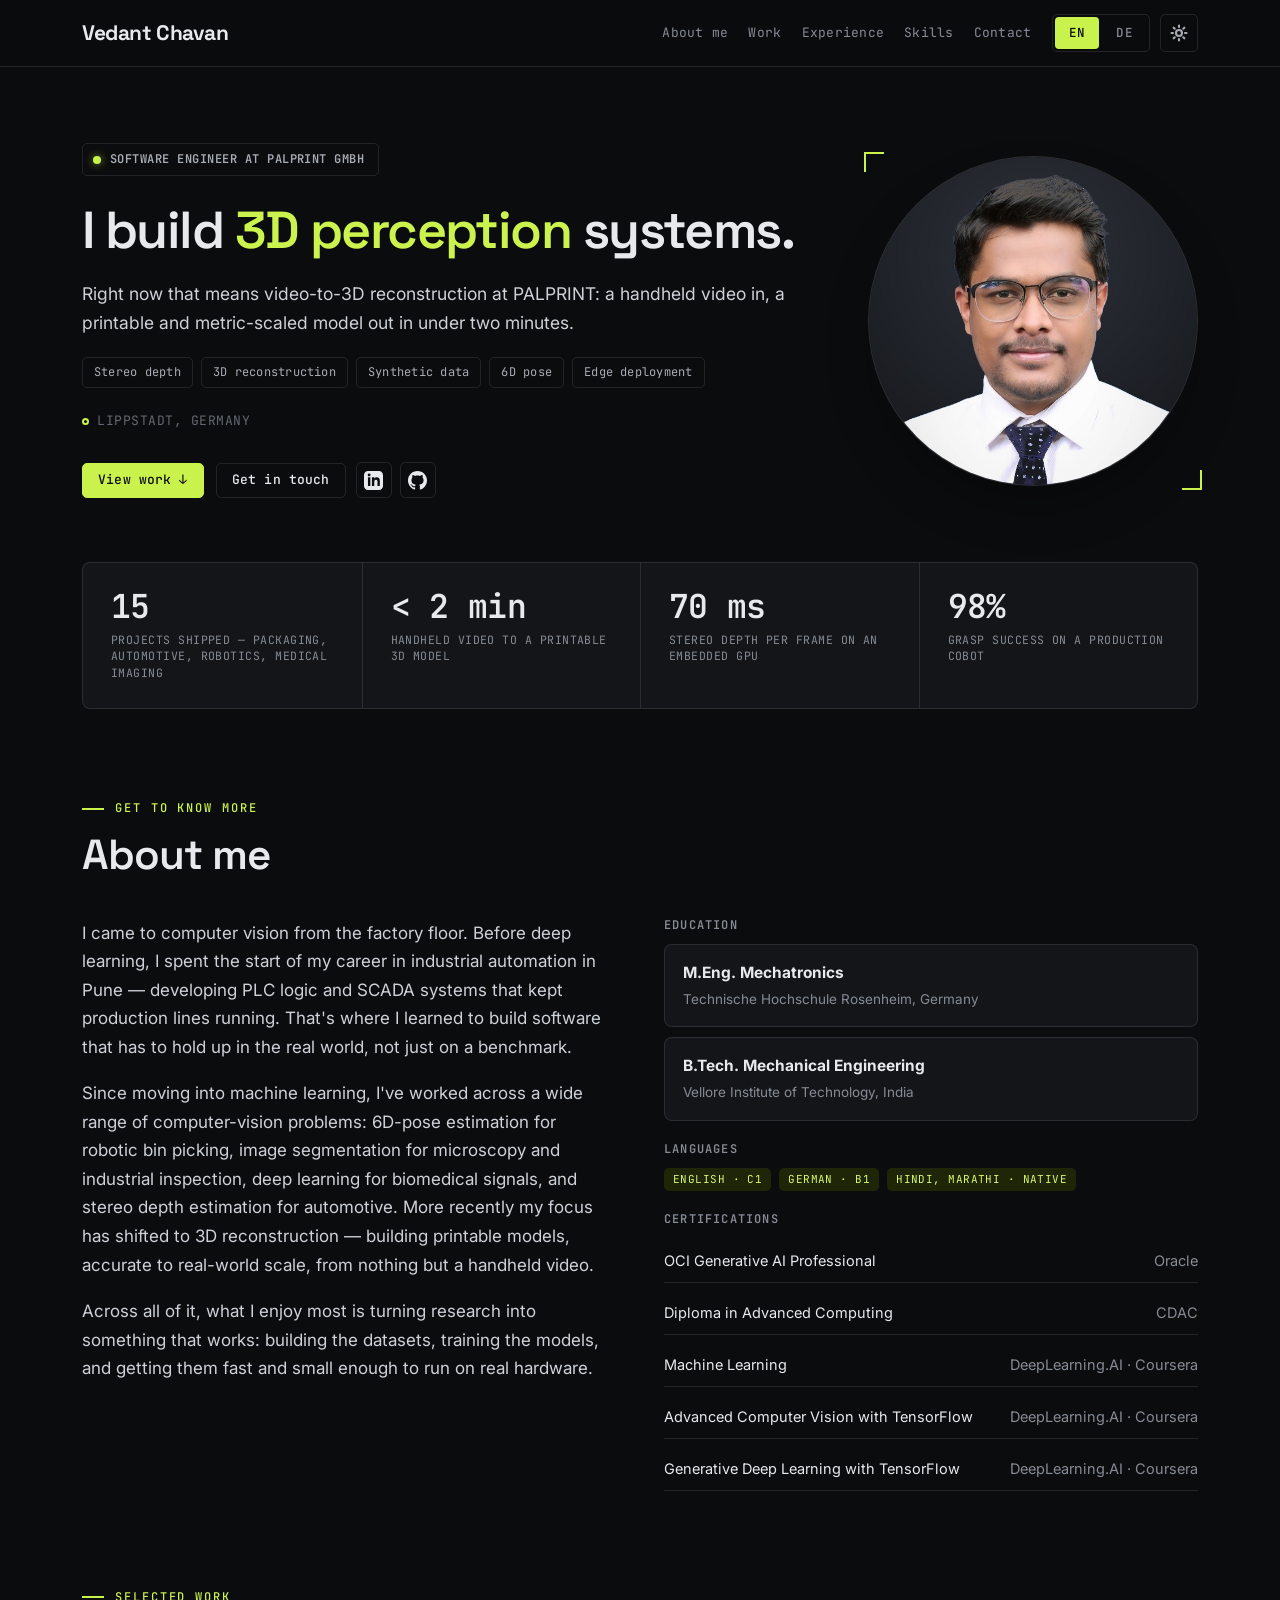
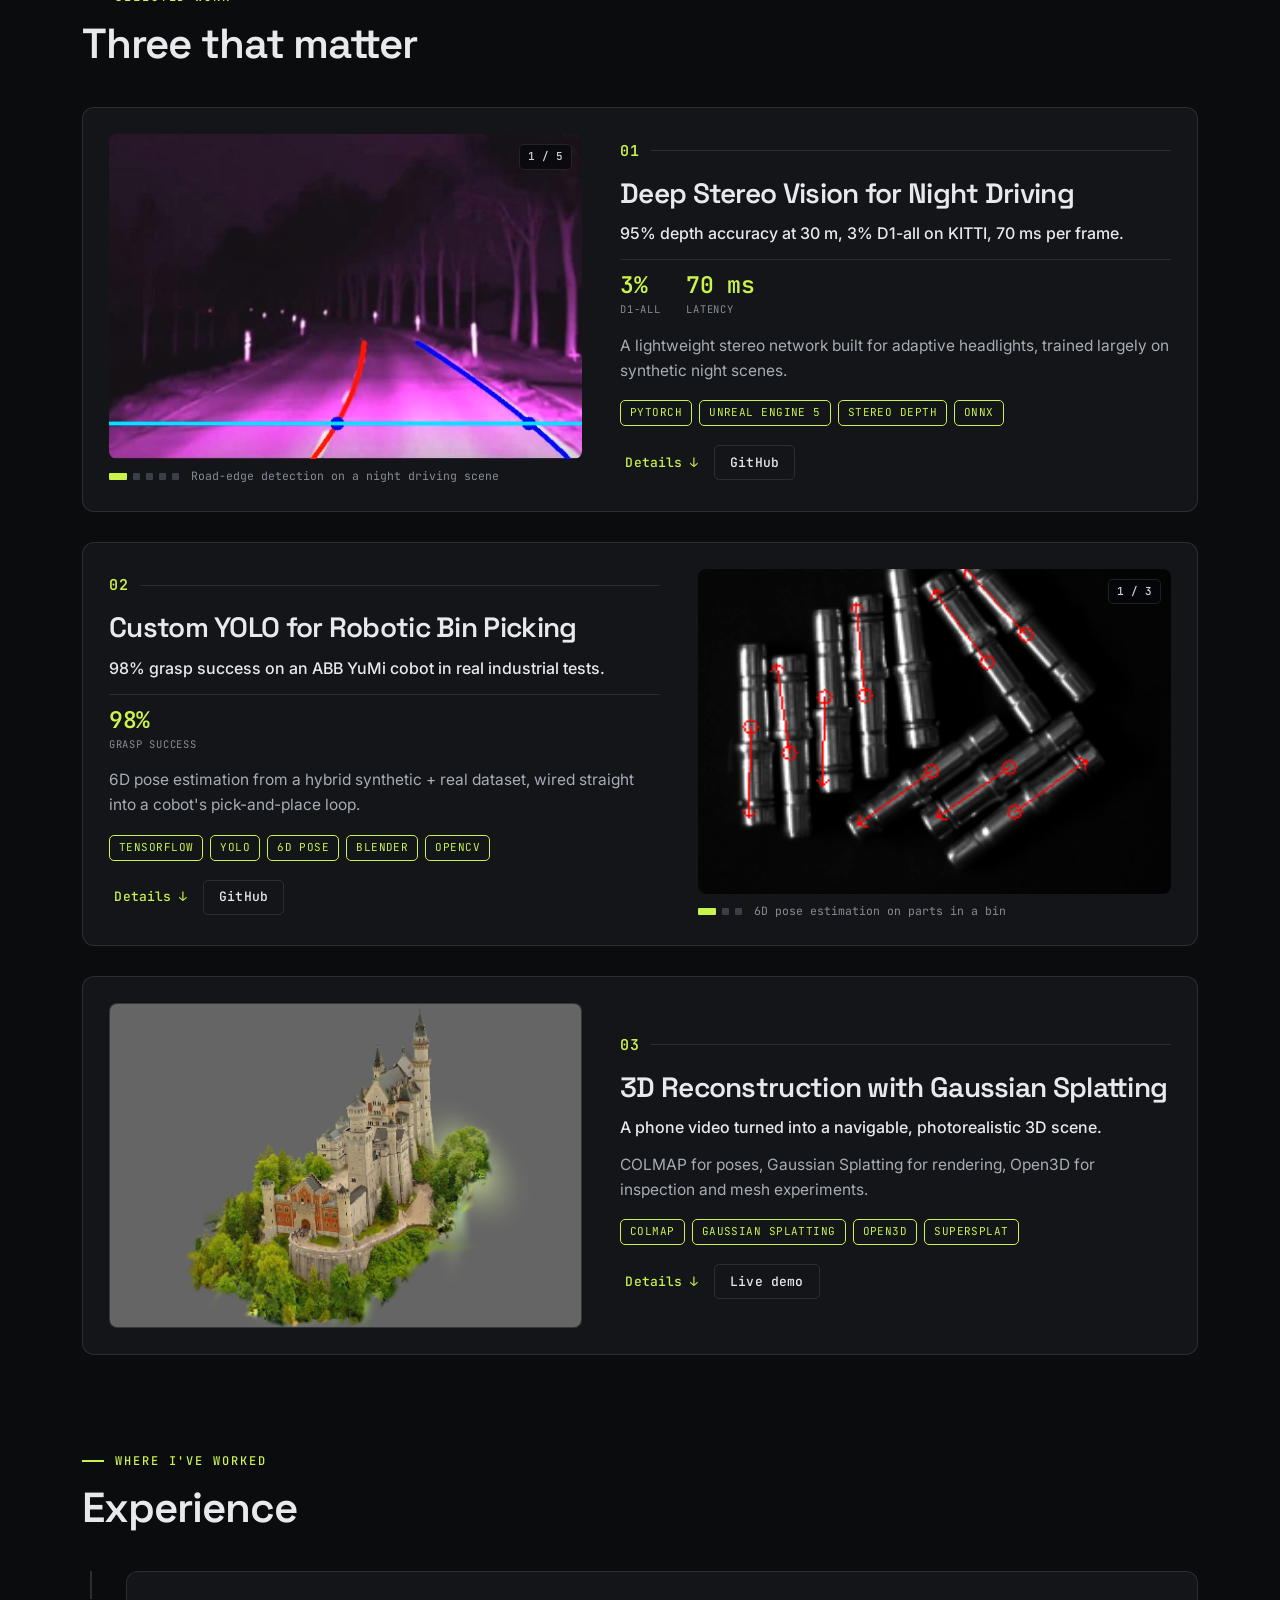
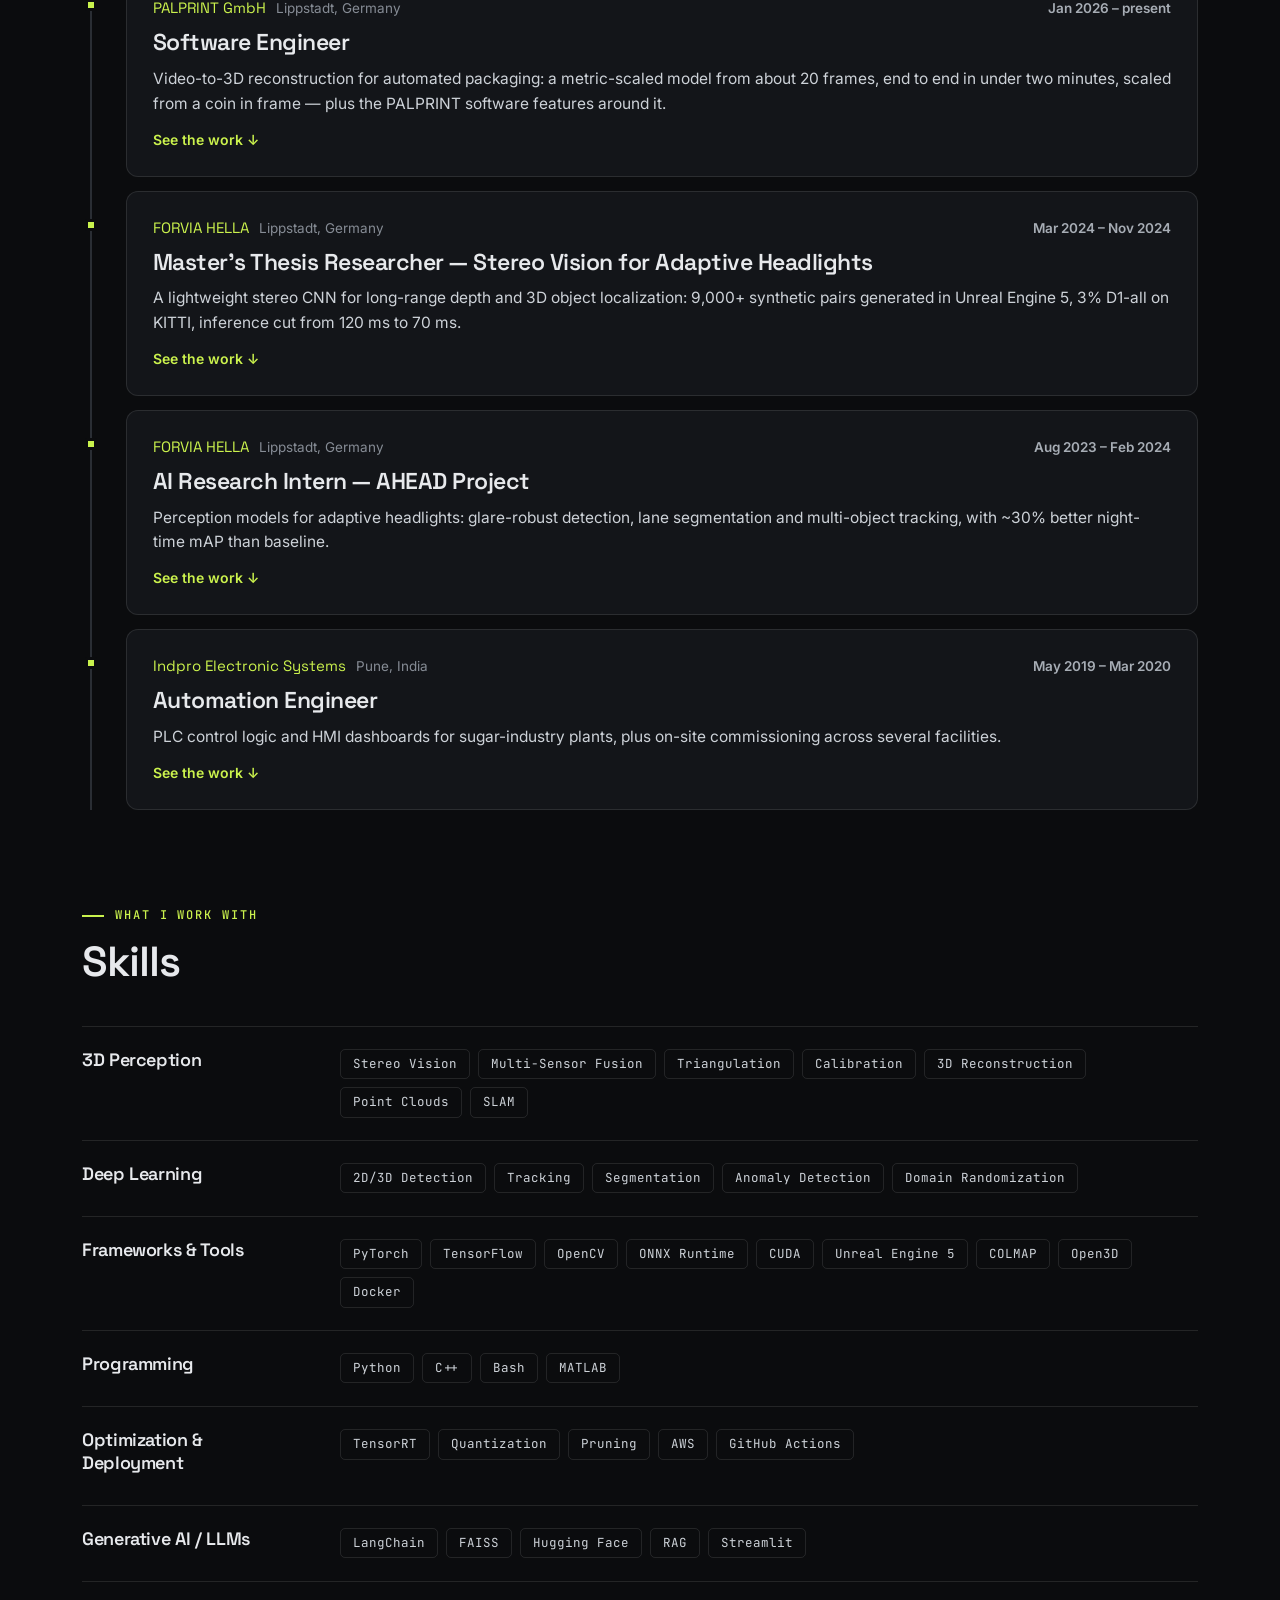
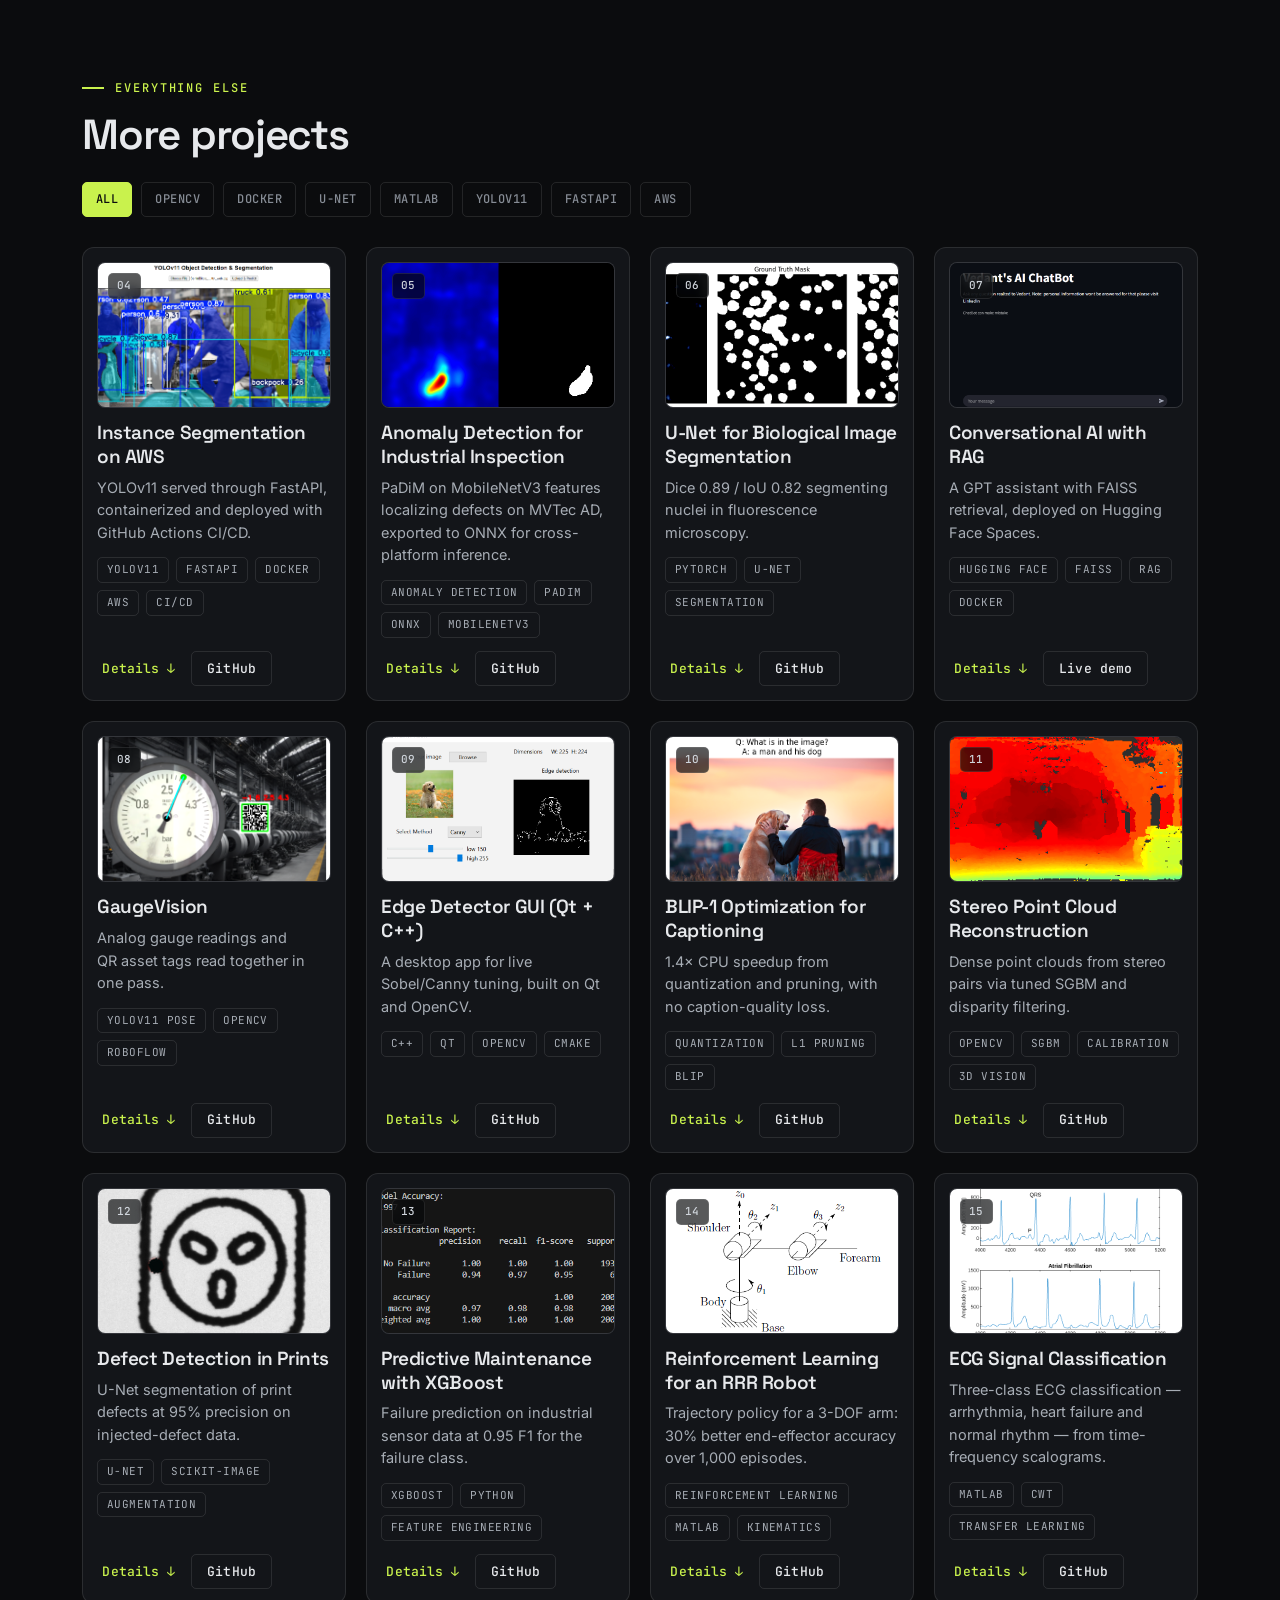
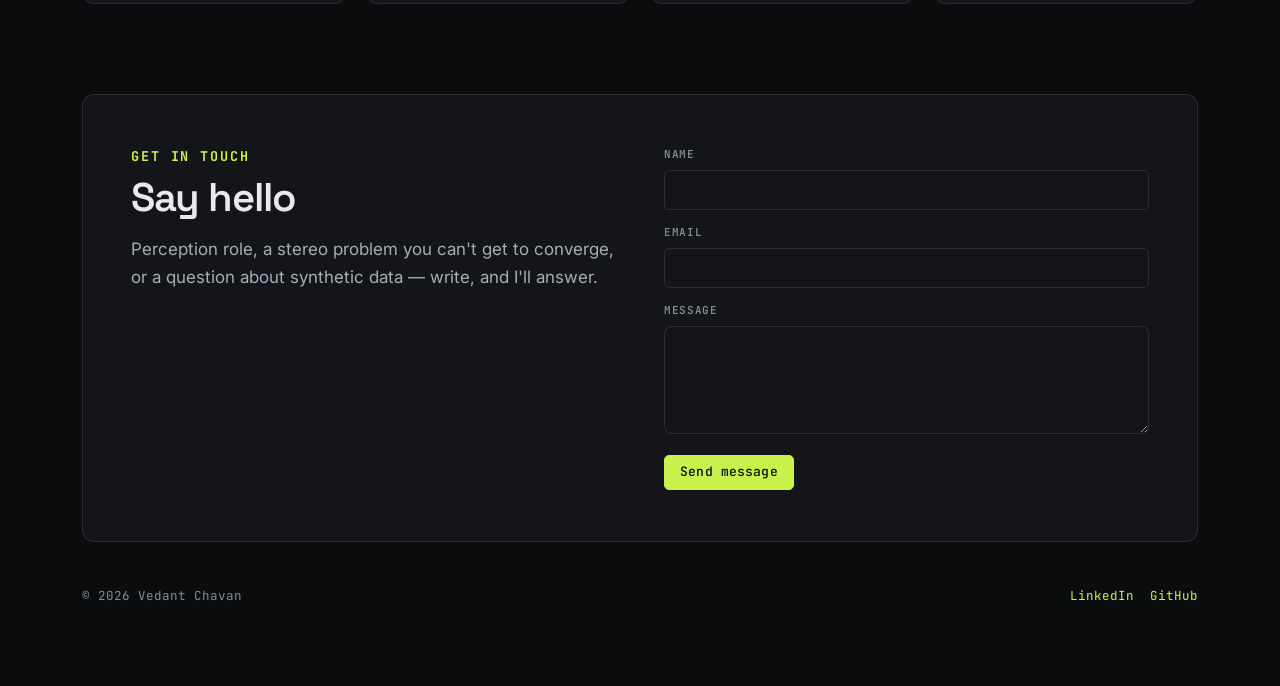
==== commit 2d1ec195: "Add files via upload" ====
--- a/index.html
+++ b/index.html
@@ -517,7 +517,6 @@
     <span>© 2026 Vedant Chavan</span>
     <a id="fLinkedIn" target="_blank" rel="noopener" style="margin-left: auto">LinkedIn</a>
     <a id="fGitHub" target="_blank" rel="noopener">GitHub</a>
-    <a href="studio.html" id="fStudio">Edit content</a>
   </footer>
 
 </div>
@@ -791,7 +790,6 @@
   $('#contactBlurb').textContent = t(C.contact.blurb, lang);
   $('#fLinkedIn').href = P.linkedin;
   $('#fGitHub').href = P.github;
-  $('#fStudio').textContent = L.studio;
   document.title = P.name + ' — ' + t(P.role, lang);
 }
 
--- a/css/organic.css
+++ b/css/organic.css
@@ -0,0 +1,262 @@
+/* Instrument — design-system tokens and component classes. Technical, high-contrast,
+   monospace-labelled. This file is the source of truth for the system's look. */
+@import url('https://fonts.googleapis.com/css2?family=Space+Grotesk:wght@400;500;600;700&family=Inter:wght@400;500;600&family=JetBrains+Mono:wght@400;500;600&display=swap');
+
+:root {
+  /* Light theme (base). Dark theme overrides these in index.html and is the default. */
+  --color-bg: #f6f7f5;
+  --color-surface: #ffffff;
+  --color-text: #14161a;
+  --color-accent: #4e6b12;      /* readable dark-lime for text/fills on light */
+  --color-accent-2: #5a616b;    /* neutral slate — a second surface tone, not a 2nd hue */
+  --color-divider: color-mix(in srgb, #14161a 12%, transparent);
+
+  /* Neutral ramp — cool grays. 100 sits just above the ground, 900 ≈ text. */
+  --color-neutral-100: #f0f1ef;
+  --color-neutral-200: #e6e7e4;
+  --color-neutral-300: #d3d5d1;
+  --color-neutral-400: #b0b3ae;
+  --color-neutral-500: #7f8479;
+  --color-neutral-600: #5f6459;
+  --color-neutral-700: #464a41;
+  --color-neutral-800: #2c2f29;
+  --color-neutral-900: #161814;
+
+  /* Accent ramp — lime/olive. On light, high steps stay dark enough to read as text. */
+  --color-accent-100: #f2f8dc;
+  --color-accent-200: #e4f1b8;
+  --color-accent-300: #cde382;
+  --color-accent-400: #a9c63f;
+  --color-accent-500: #7a9e1e;
+  --color-accent-600: #5e7c14;
+  --color-accent-700: #47600f;
+  --color-accent-800: #35480b;
+  --color-accent-900: #253206;
+
+  /* Accent-2 ramp — slate neutrals (used for panels/badges, not as a competing color). */
+  --color-accent-2-100: #eef0ee;
+  --color-accent-2-200: #e3e5e3;
+  --color-accent-2-300: #d0d3d0;
+  --color-accent-2-400: #aeb2ae;
+  --color-accent-2-500: #7d827d;
+  --color-accent-2-600: #5d625d;
+  --color-accent-2-700: #444843;
+  --color-accent-2-800: #2b2e2b;
+  --color-accent-2-900: #181a18;
+
+  --font-heading: "Space Grotesk", system-ui, sans-serif;
+  --font-heading-weight: 600;
+  --font-body: "Inter", system-ui, sans-serif;
+  --font-mono: "JetBrains Mono", ui-monospace, "SFMono-Regular", Menlo, monospace;
+
+  --space-1: 4.4px;
+  --space-2: 8.8px;
+  --space-3: 13.2px;
+  --space-4: 17.6px;
+  --space-6: 26.4px;
+  --space-8: 35.2px;
+
+  --radius-sm: 5px;
+  --radius-md: 8px;
+  --radius-lg: 12px;
+
+  /* Elevation — kept subtle; the system reads depth from hairline borders, not shadow. */
+  --shadow-sm: 0 1px 2px color-mix(in srgb, #161814 10%, transparent);
+  --shadow-md: 0 4px 16px color-mix(in srgb, #161814 12%, transparent);
+  --shadow-lg: 0 18px 44px color-mix(in srgb, #161814 16%, transparent);
+}
+
+body {
+  background: var(--color-bg);
+  color: var(--color-text);
+  font-family: var(--font-body);
+  -webkit-font-smoothing: antialiased;
+  text-rendering: optimizeLegibility;
+}
+h1, h2, h3, h4 { font-family: var(--font-heading); font-weight: var(--font-heading-weight); }
+
+/* CV imagery reads sharp — only a whisper of unifying treatment. */
+.washed { filter: saturate(1.02) contrast(1.02); }
+
+/* ══════════════════════════════════════════════════════════════════════════
+   Components — plain CSS on plain HTML. Labels, kickers, metrics and nav all run
+   in the mono face; headings in the grotesque; body in Inter.
+   ══════════════════════════════════════════════════════════════════════ */
+
+*, *::before, *::after { box-sizing: border-box; }
+body { margin: 0; font-size: 15px; line-height: 1.6; font-weight: 400; }
+h1, h2, h3, h4, h5, h6 {
+  font-family: var(--font-heading); font-weight: var(--font-heading-weight);
+  line-height: 1.1; letter-spacing: -0.022em; margin: 0 0 var(--space-2);
+}
+h1 { font-size: 42px; }
+h2 { font-size: 32px; }
+h3 { font-size: 25px; }
+h4 { font-size: 20px; }
+h5 { font-size: 16px; }
+h6 {
+  font-family: var(--font-mono); font-weight: 500; font-size: 12px;
+  letter-spacing: 0.12em; text-transform: uppercase; color: var(--color-neutral-600);
+}
+p { margin: 0 0 var(--space-3); }
+a { color: var(--color-accent); text-underline-offset: 3px; }
+img { display: block; max-width: 100%; }
+figure { margin: 0; }
+figcaption {
+  font-family: var(--font-mono); font-size: 11px; margin-top: var(--space-1);
+  color: color-mix(in srgb, var(--color-text) 55%, transparent);
+}
+.text-muted { color: color-mix(in srgb, var(--color-text) 55%, transparent); }
+:focus { outline: none; }
+:focus-visible { outline: 2px solid var(--color-accent); outline-offset: 2px; }
+::selection { background: color-mix(in srgb, var(--color-accent) 32%, transparent); }
+
+/* — rules — */
+.hr {
+  height: 1px; border: 0; margin: var(--space-4) 0;
+  background: var(--color-divider);
+}
+
+/* — buttons — */
+.btn {
+  display: inline-flex; align-items: center; justify-content: center; gap: 7px;
+  cursor: pointer; text-decoration: none;
+  font-family: var(--font-mono); font-weight: 500;
+  font-size: 13px; letter-spacing: 0.01em; line-height: 1.2; color: var(--color-text);
+  background: transparent; border: 1px solid transparent;
+  padding: var(--space-2) calc(var(--space-3) * 1.15);
+  border-radius: var(--radius-sm);
+  transition: background .15s, border-color .15s, color .15s;
+}
+.btn svg { display: block; }
+.btn:disabled { opacity: 0.45; cursor: not-allowed; }
+.btn-primary { background: var(--color-accent); color: var(--color-bg); border-color: var(--color-accent); }
+.btn-primary:hover { background: var(--color-accent-600); border-color: var(--color-accent-600); }
+.btn-primary:active { background: var(--color-accent-700); }
+.btn-secondary { border-color: var(--color-divider); color: var(--color-text); }
+.btn-secondary:hover { border-color: var(--color-accent); color: var(--color-accent); }
+.btn-secondary:active { background: color-mix(in srgb, var(--color-text) 8%, transparent); }
+.btn-ghost { color: var(--color-accent); padding-inline: var(--space-1); }
+.btn-ghost:hover { color: var(--color-accent-600); text-decoration: underline; }
+.btn-ghost:active { color: var(--color-accent-700); }
+.btn-icon { width: 36px; height: 36px; padding: 0; border-color: var(--color-divider); }
+.btn-icon:hover { border-color: var(--color-accent); color: var(--color-accent); }
+.btn-block { width: 100%; margin-top: var(--space-2); }
+
+/* — forms — */
+.field > label {
+  display: block; font-family: var(--font-mono); font-size: 11px; letter-spacing: 0.06em;
+  text-transform: uppercase; margin-bottom: 6px;
+  color: color-mix(in srgb, var(--color-text) 65%, transparent);
+}
+.input {
+  width: 100%; min-height: 38px; padding: 8px 12px; font: inherit;
+  font-size: 14px; color: var(--color-text); caret-color: var(--color-accent);
+  background: var(--color-surface);
+  border: 1px solid var(--color-divider); border-radius: var(--radius-sm);
+  transition: border-color .15s;
+}
+.input:hover { border-color: color-mix(in srgb, var(--color-text) 40%, transparent); }
+.input:focus-visible { border-color: var(--color-accent); outline: none; box-shadow: 0 0 0 1px var(--color-accent); }
+textarea.input { min-height: 96px; resize: vertical; }
+.radio { display: inline-flex; align-items: center; gap: 8px; cursor: pointer; font-size: 14px; }
+.radio input, .seg-opt input {
+  position: absolute; opacity: 0; width: 0; height: 0; pointer-events: none;
+}
+.radio .dot {
+  width: 16px; height: 16px; flex: none; border-radius: 50%;
+  border: 1.5px solid var(--color-divider);
+}
+.radio:hover .dot { border-color: var(--color-accent); }
+.radio input:checked + .dot {
+  border-color: var(--color-accent); background: var(--color-accent);
+  box-shadow: inset 0 0 0 4px var(--color-bg);
+}
+.radio input:focus-visible + .dot { outline: 2px solid var(--color-accent); outline-offset: 2px; }
+.seg {
+  display: inline-flex; overflow: hidden;
+  border: 1px solid var(--color-divider); border-radius: var(--radius-sm);
+}
+.seg-opt {
+  display: inline-flex; align-items: center; gap: 6px;
+  padding: 7px 12px; font-family: var(--font-mono); font-size: 12px; cursor: pointer;
+}
+.seg-opt + .seg-opt { border-left: 1px solid var(--color-divider); }
+.seg-opt:has(input:checked) { background: var(--color-accent); color: var(--color-bg); }
+.seg-opt:not(:has(input:checked)):hover { background: color-mix(in srgb, var(--color-text) 7%, transparent); }
+.seg-opt:has(input:focus-visible) { outline: 2px solid var(--color-accent); outline-offset: -2px; }
+
+/* — cards — */
+.card {
+  display: flex; flex-direction: column; gap: var(--space-2);
+  padding: var(--space-3); border-radius: var(--radius-md);
+  background: var(--color-surface); border: 1px solid var(--color-divider);
+}
+.card-kicker { font-family: var(--font-mono); font-size: 10px; letter-spacing: 0.14em; text-transform: uppercase; color: var(--color-accent); }
+.card-title {
+  font-family: var(--font-heading); font-weight: 600;
+  font-size: 17px; line-height: 1.2; letter-spacing: -0.02em;
+}
+.card-body { margin: 0; font-size: 13px; color: var(--color-neutral-700); flex: 1; }
+.card-meta {
+  display: flex; align-items: center; gap: 6px; font-family: var(--font-mono); font-size: 11px;
+  color: color-mix(in srgb, var(--color-text) 50%, transparent);
+}
+.elev-sm { box-shadow: var(--shadow-sm); }
+.elev-md { box-shadow: var(--shadow-md); }
+.elev-lg { box-shadow: var(--shadow-lg); }
+
+/* — tags — mono, boxy, technical — */
+.tag {
+  display: inline-flex; align-items: center; font-family: var(--font-mono); font-size: 11px;
+  letter-spacing: 0.04em; text-transform: uppercase; padding: 3px 9px;
+  border-radius: var(--radius-sm);
+}
+.tag-accent { background: var(--color-accent-100); color: var(--color-accent-800); }
+.tag-accent-2 { background: var(--color-accent-2-100); color: var(--color-accent-2-800); }
+.tag-neutral { background: transparent; color: var(--color-neutral-700); border: 1px solid var(--color-divider); }
+.tag-outline { border: 1px solid var(--color-accent); color: var(--color-accent); }
+
+/* — navigation — */
+.nav {
+  display: flex; align-items: center; gap: var(--space-4);
+  padding: var(--space-3) var(--space-4);
+  border-bottom: none;
+}
+.nav-brand {
+  font-family: var(--font-heading); font-weight: 700;
+  font-size: 18px; letter-spacing: -0.02em; margin-right: auto;
+}
+.nav a { color: inherit; text-decoration: none; font-family: var(--font-mono); font-size: 13px; }
+.nav a:hover, .nav a[aria-current='page'] { color: var(--color-accent); }
+
+/* — tables — */
+.table { width: 100%; border-collapse: collapse; font-size: 14px; }
+.table th {
+  text-align: left; font-family: var(--font-mono); font-size: 11px; letter-spacing: 0.08em; text-transform: uppercase;
+  color: color-mix(in srgb, var(--color-text) 60%, transparent);
+  padding: var(--space-2); border-bottom: 1px solid var(--color-divider);
+}
+.table td {
+  padding: var(--space-2);
+  border-bottom: 1px solid color-mix(in srgb, var(--color-text) 8%, transparent);
+}
+.table tbody tr:hover { background: color-mix(in srgb, var(--color-text) 4%, transparent); }
+
+/* — dialog — */
+.dialog-backdrop {
+  position: fixed; inset: 0; display: grid; place-items: center;
+  padding: var(--space-4);
+  background: color-mix(in srgb, #000 62%, transparent);
+}
+.dialog {
+  width: min(440px, 100%); display: flex; flex-direction: column; gap: var(--space-3);
+  padding: var(--space-4); border-radius: var(--radius-lg);
+  background: var(--color-surface); border: 1px solid var(--color-divider); box-shadow: var(--shadow-lg);
+}
+.dialog-title {
+  font-family: var(--font-heading); font-weight: 600; letter-spacing: -0.02em;
+  font-size: 20px;
+}
+.dialog-body { font-size: 14px; color: var(--color-neutral-700); }
+.dialog-actions { display: flex; justify-content: flex-end; gap: var(--space-2); margin-top: var(--space-2); }
